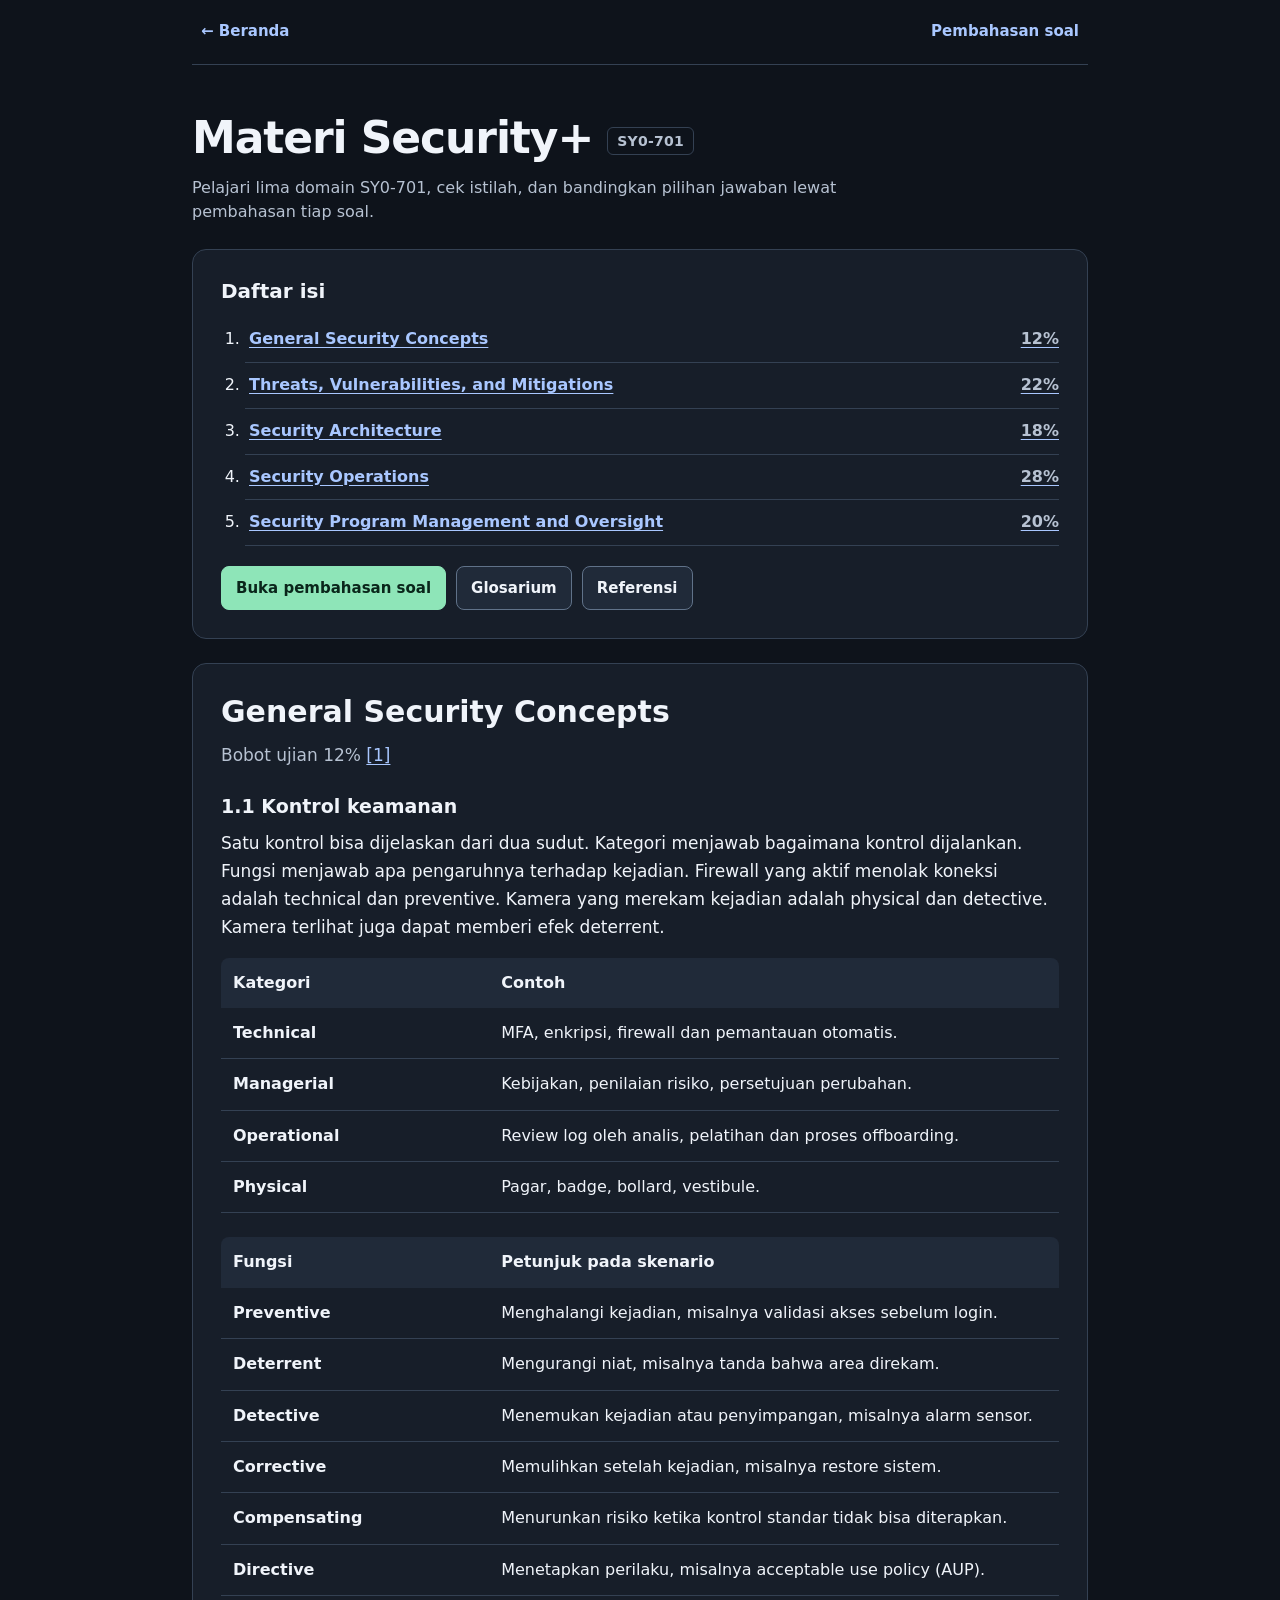
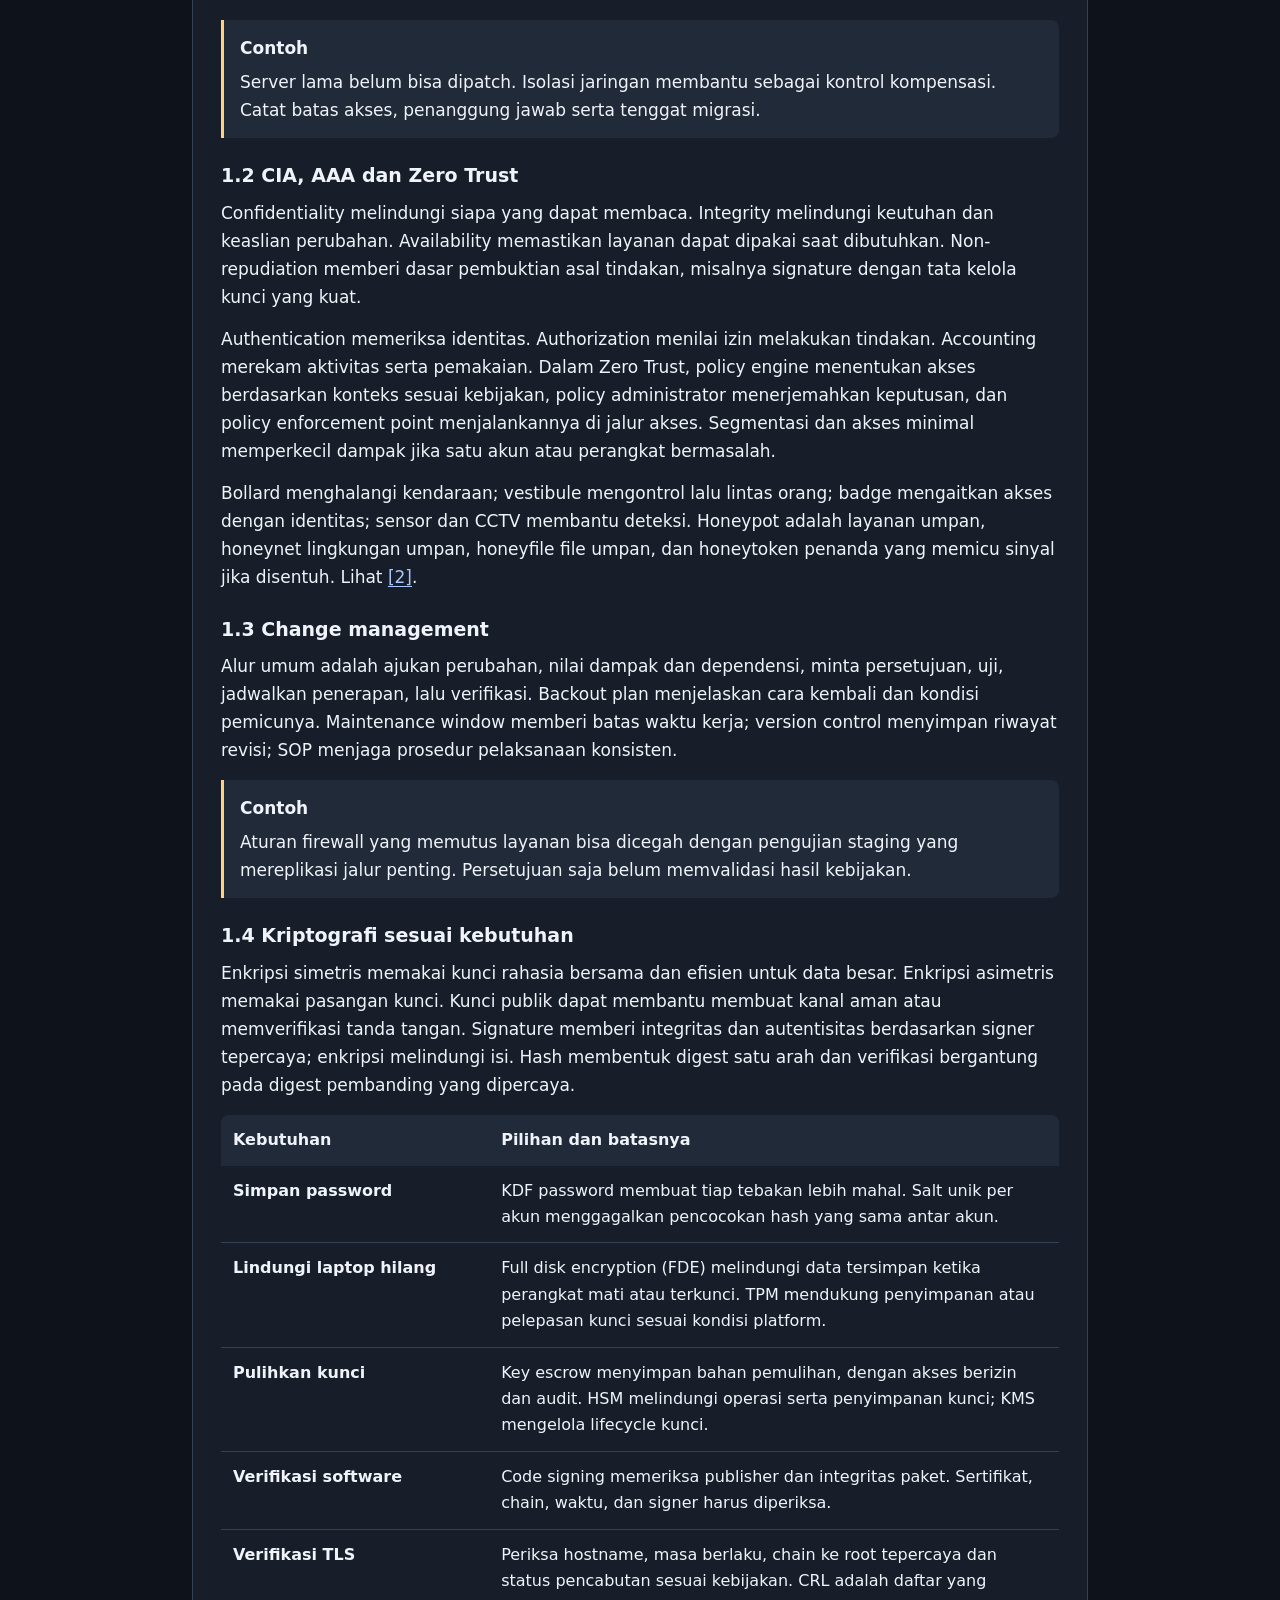
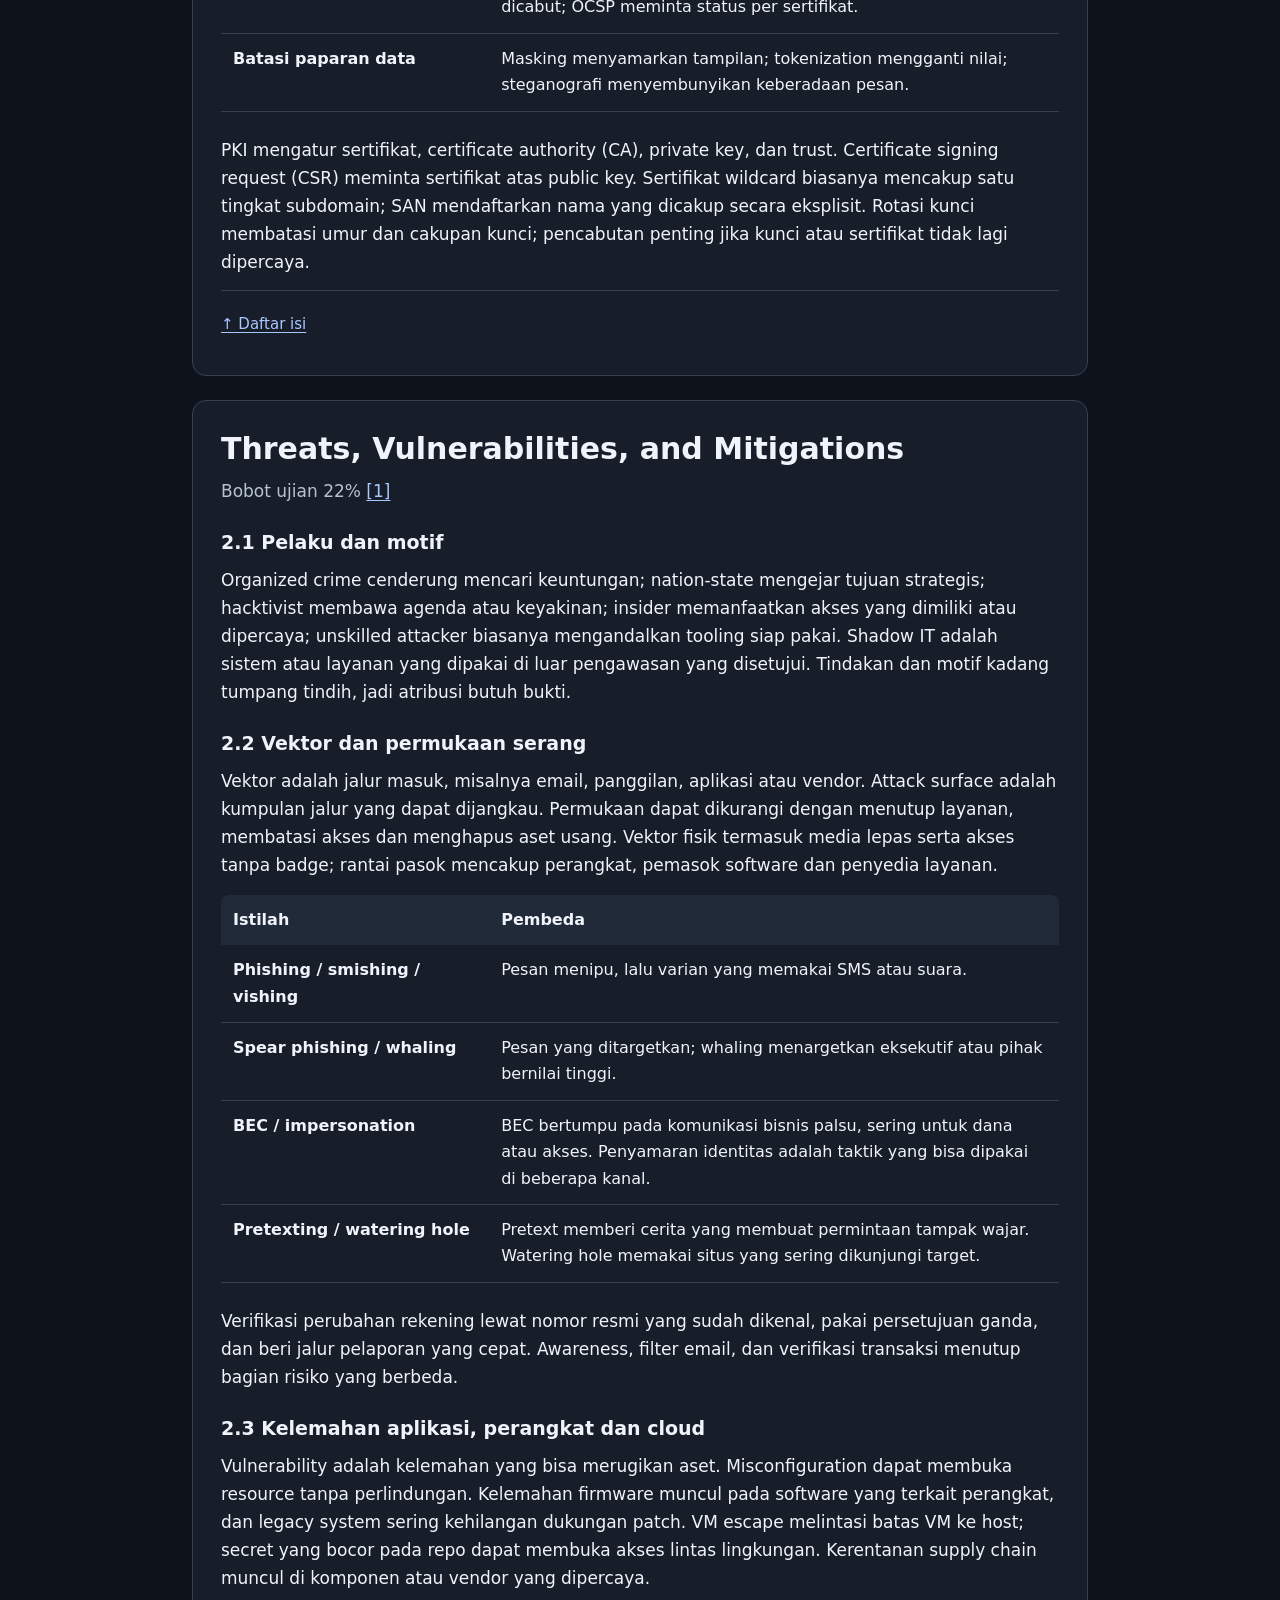
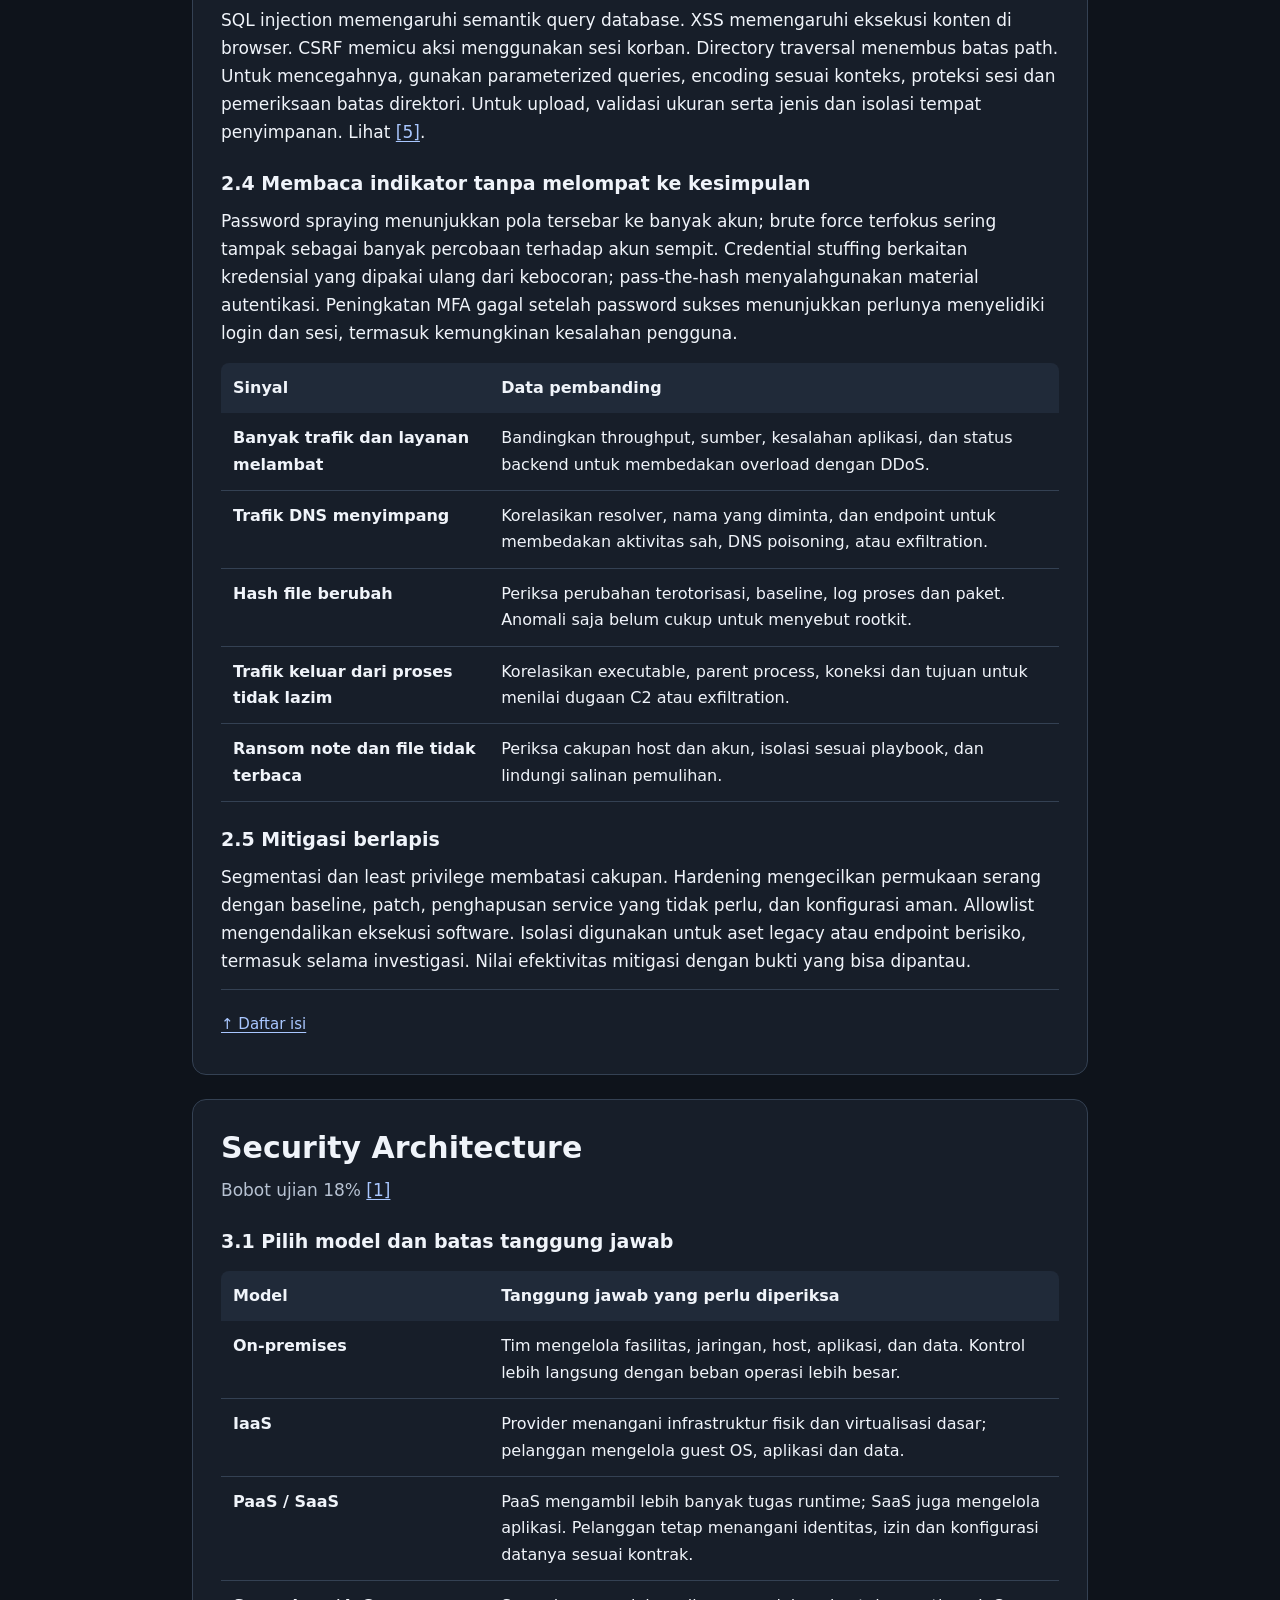
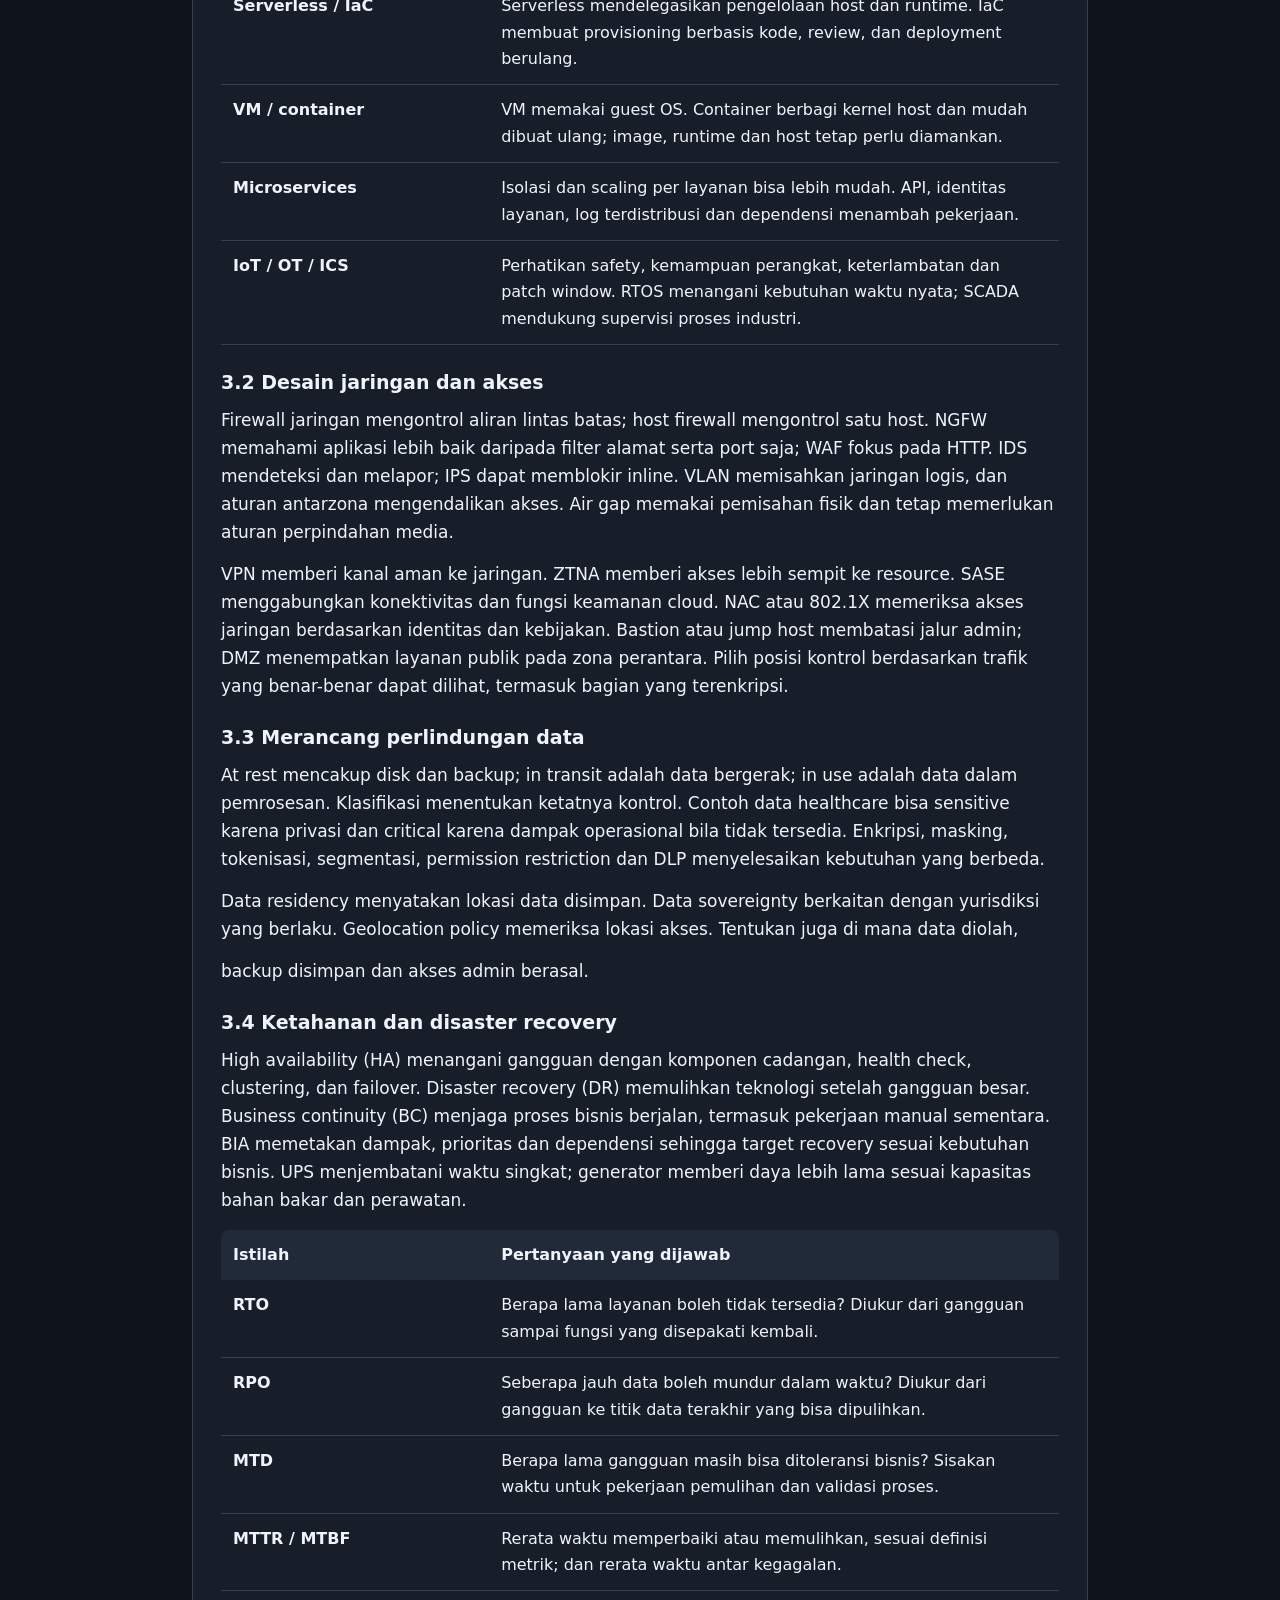
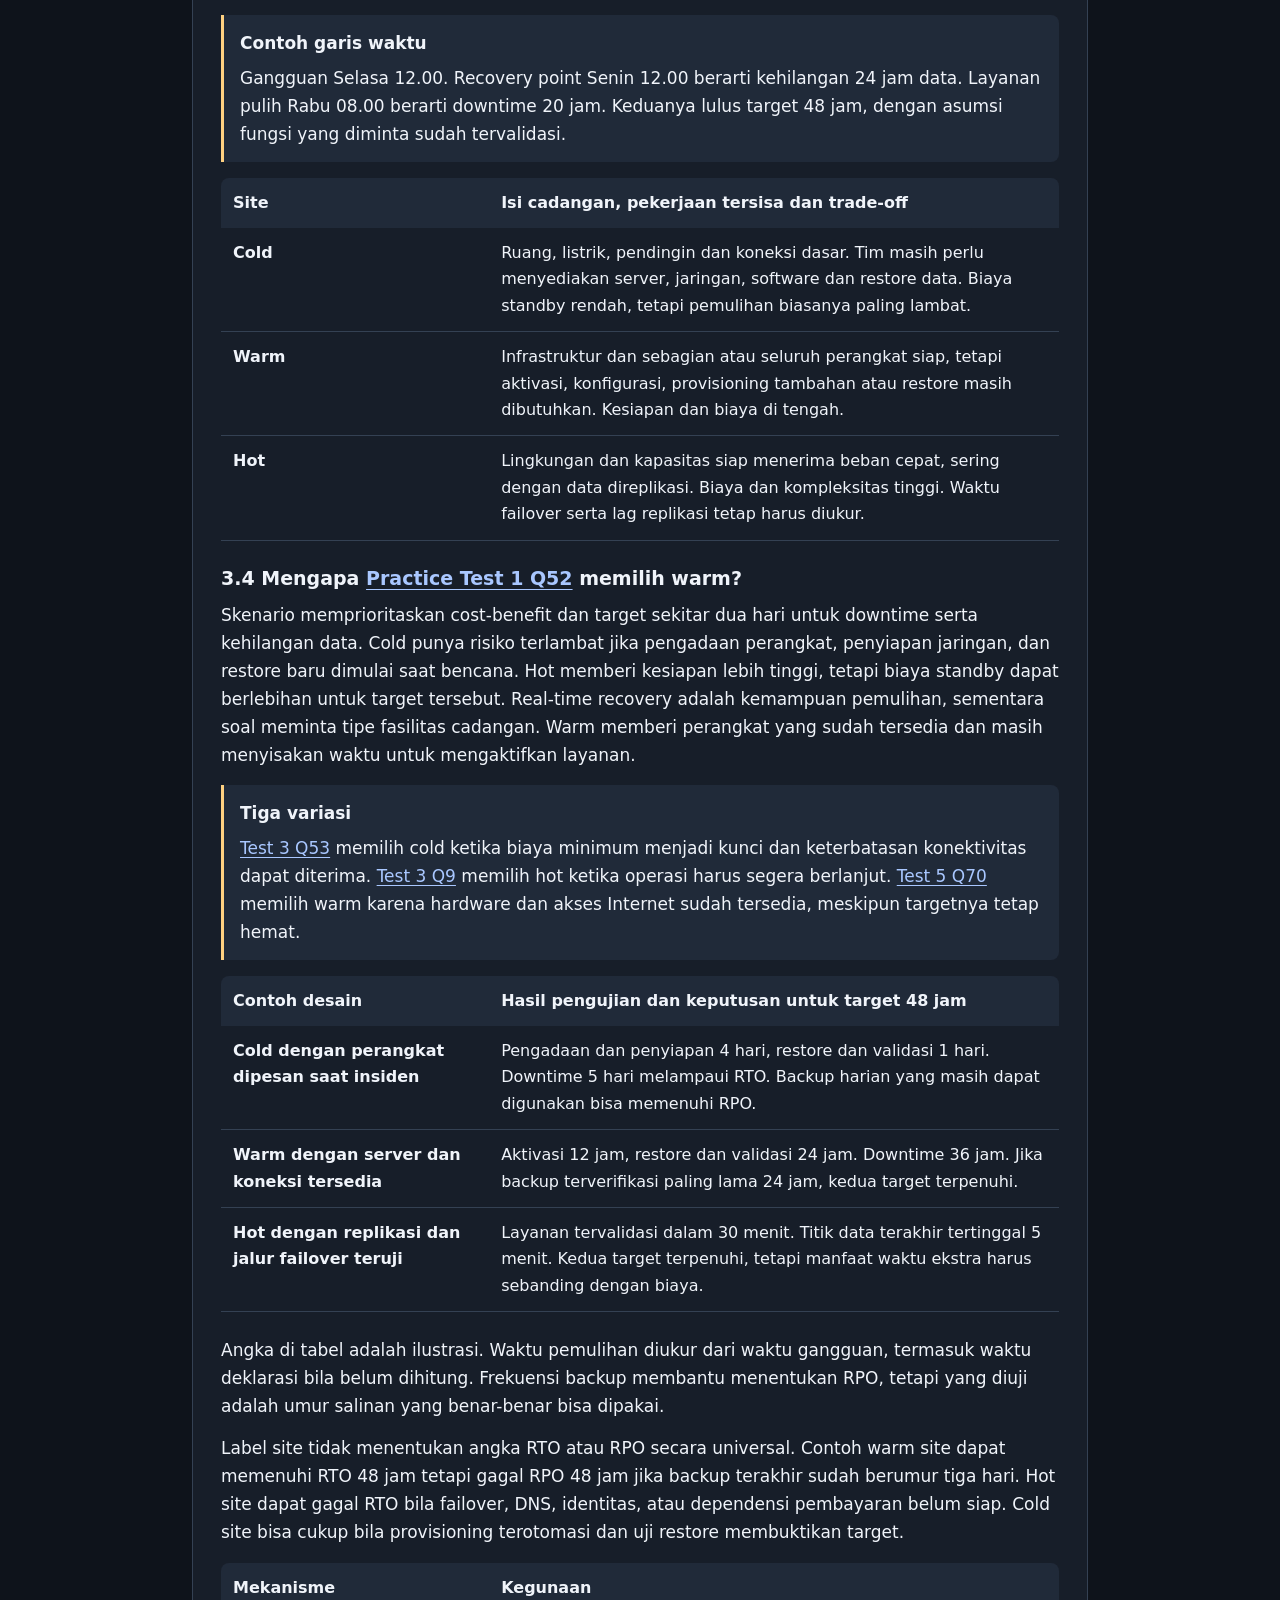
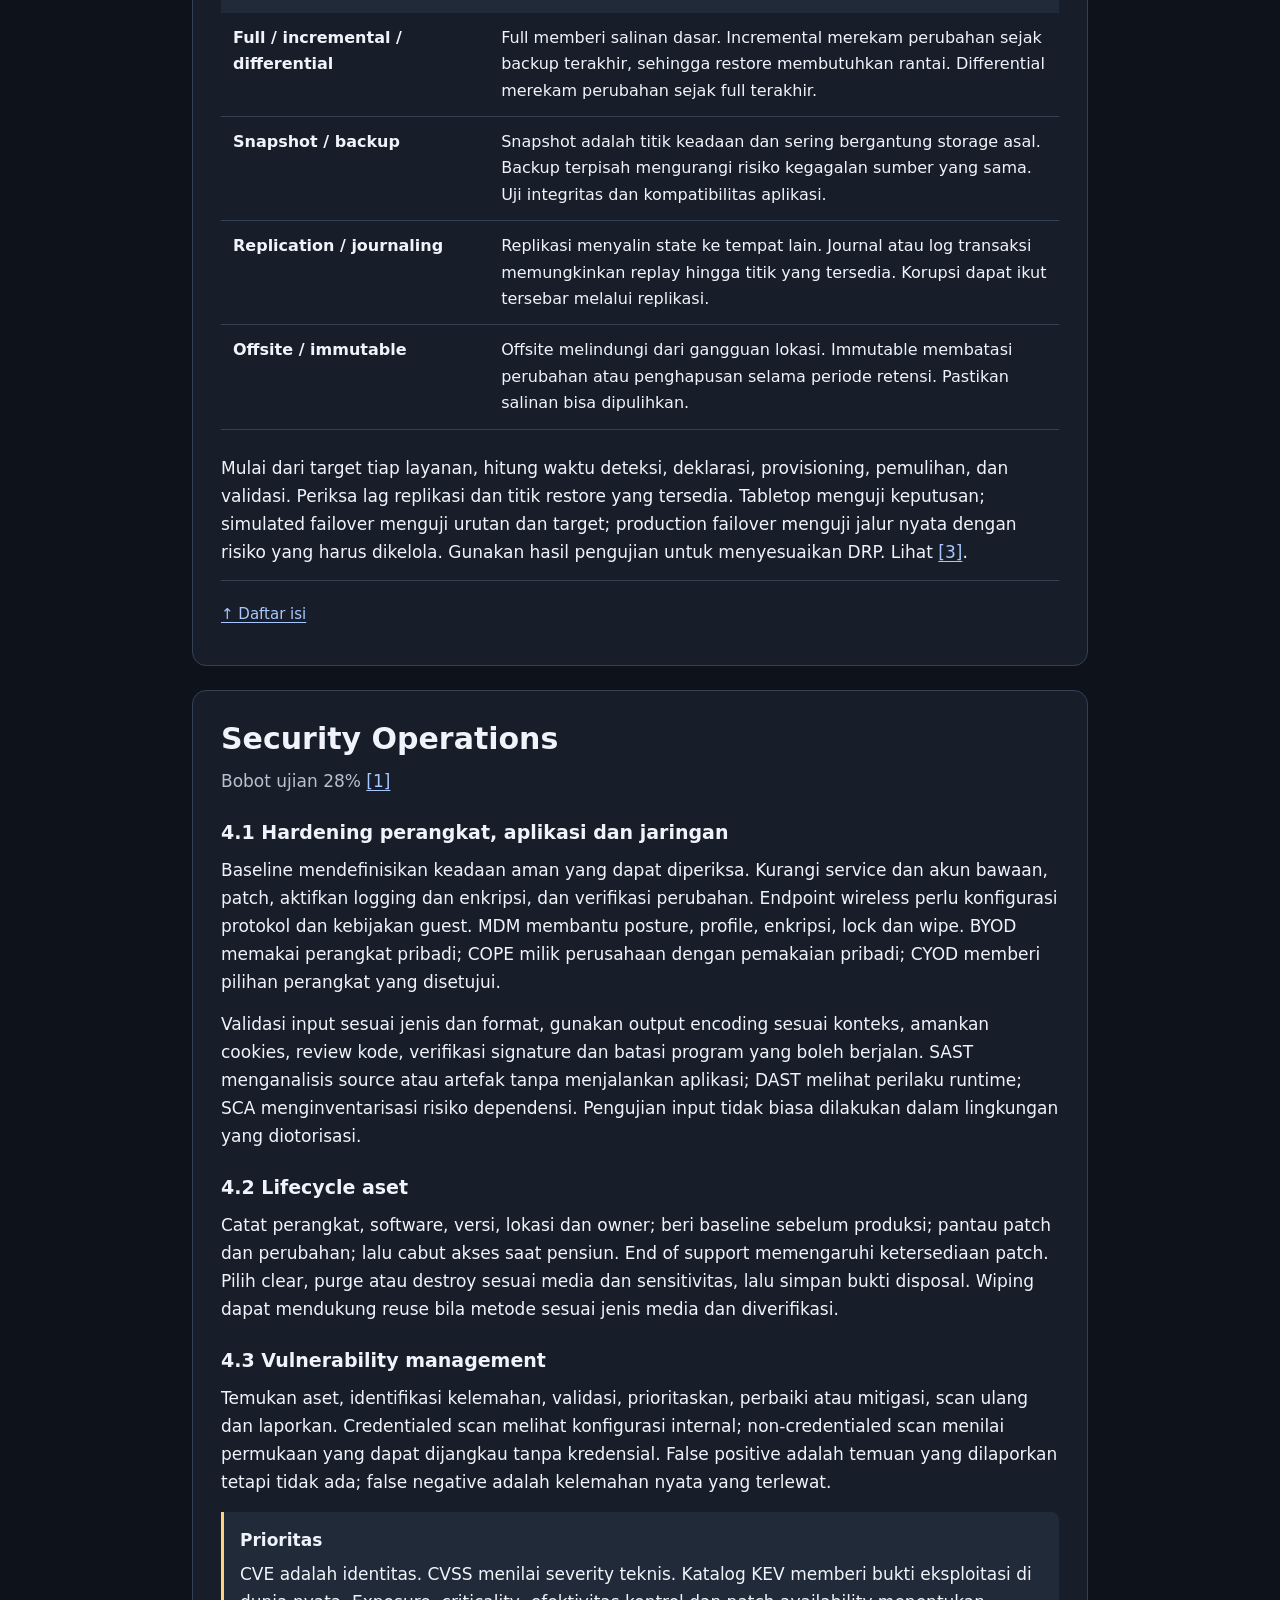
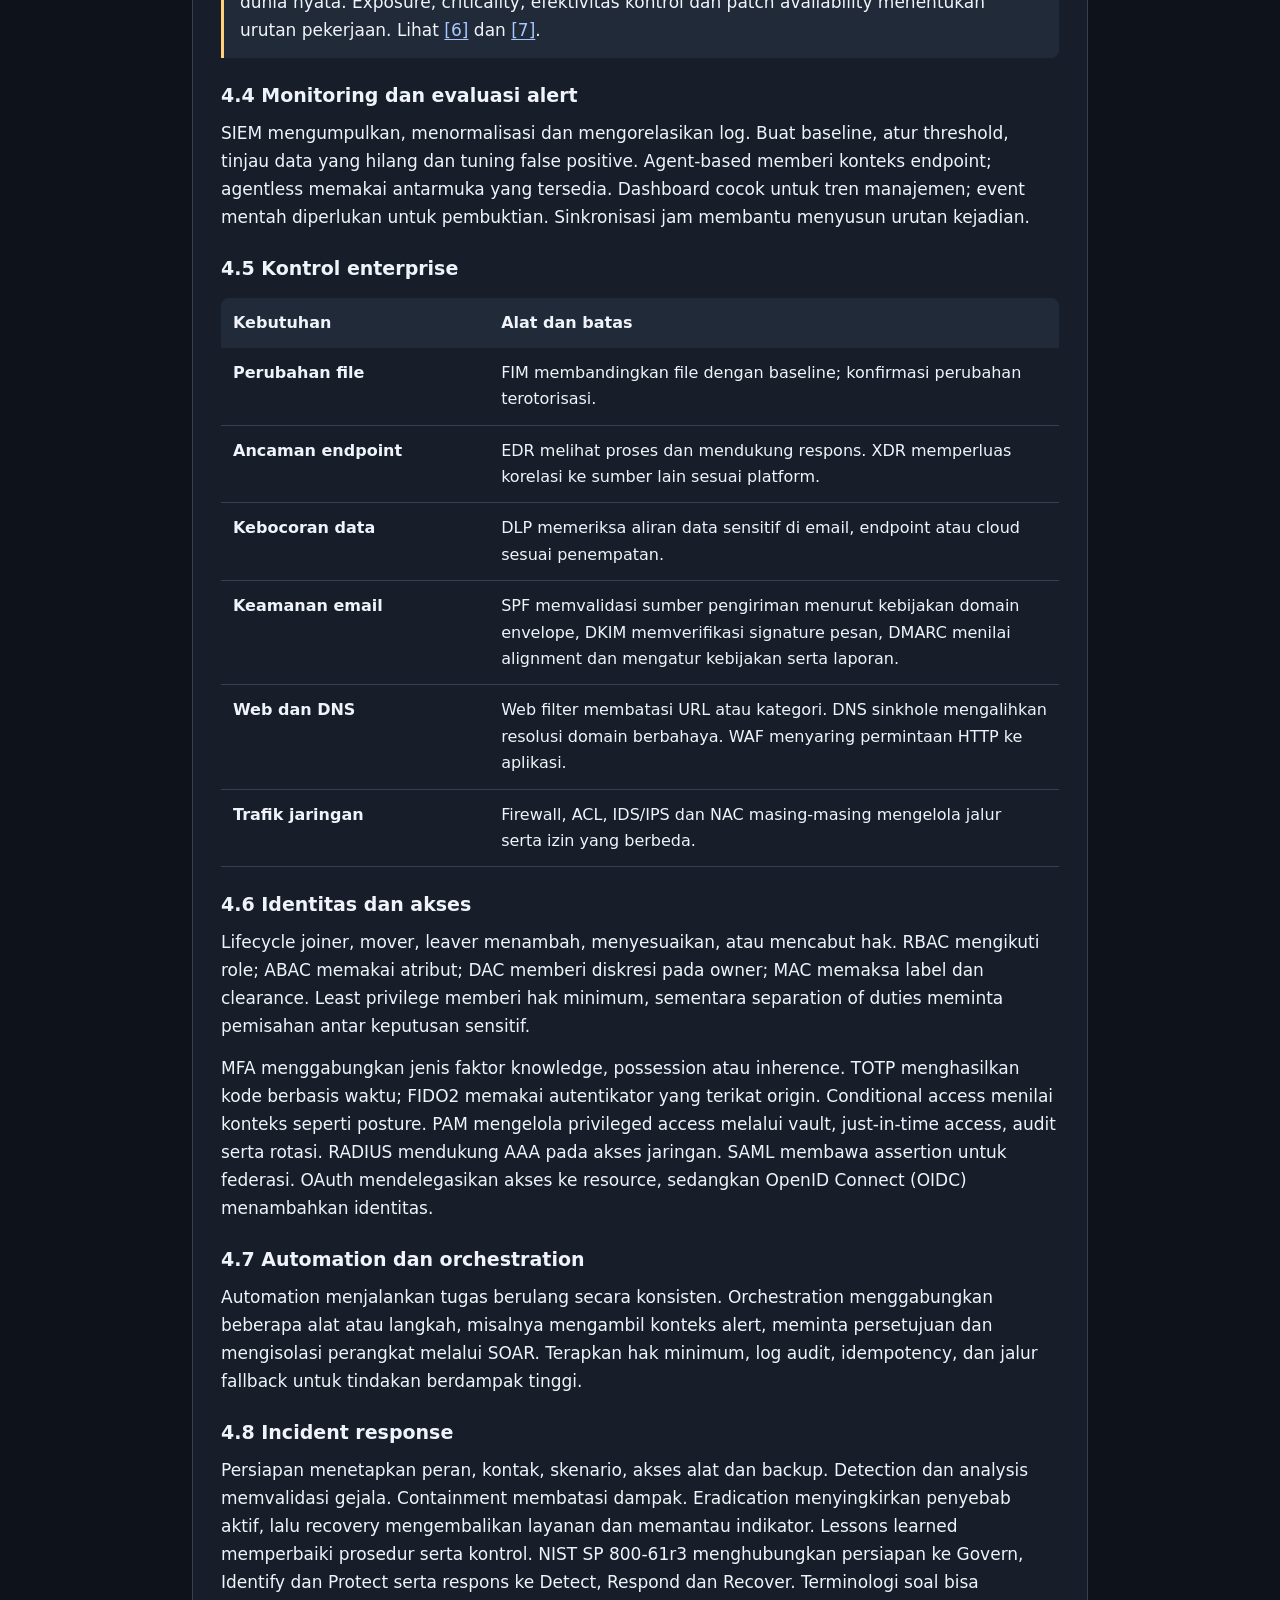
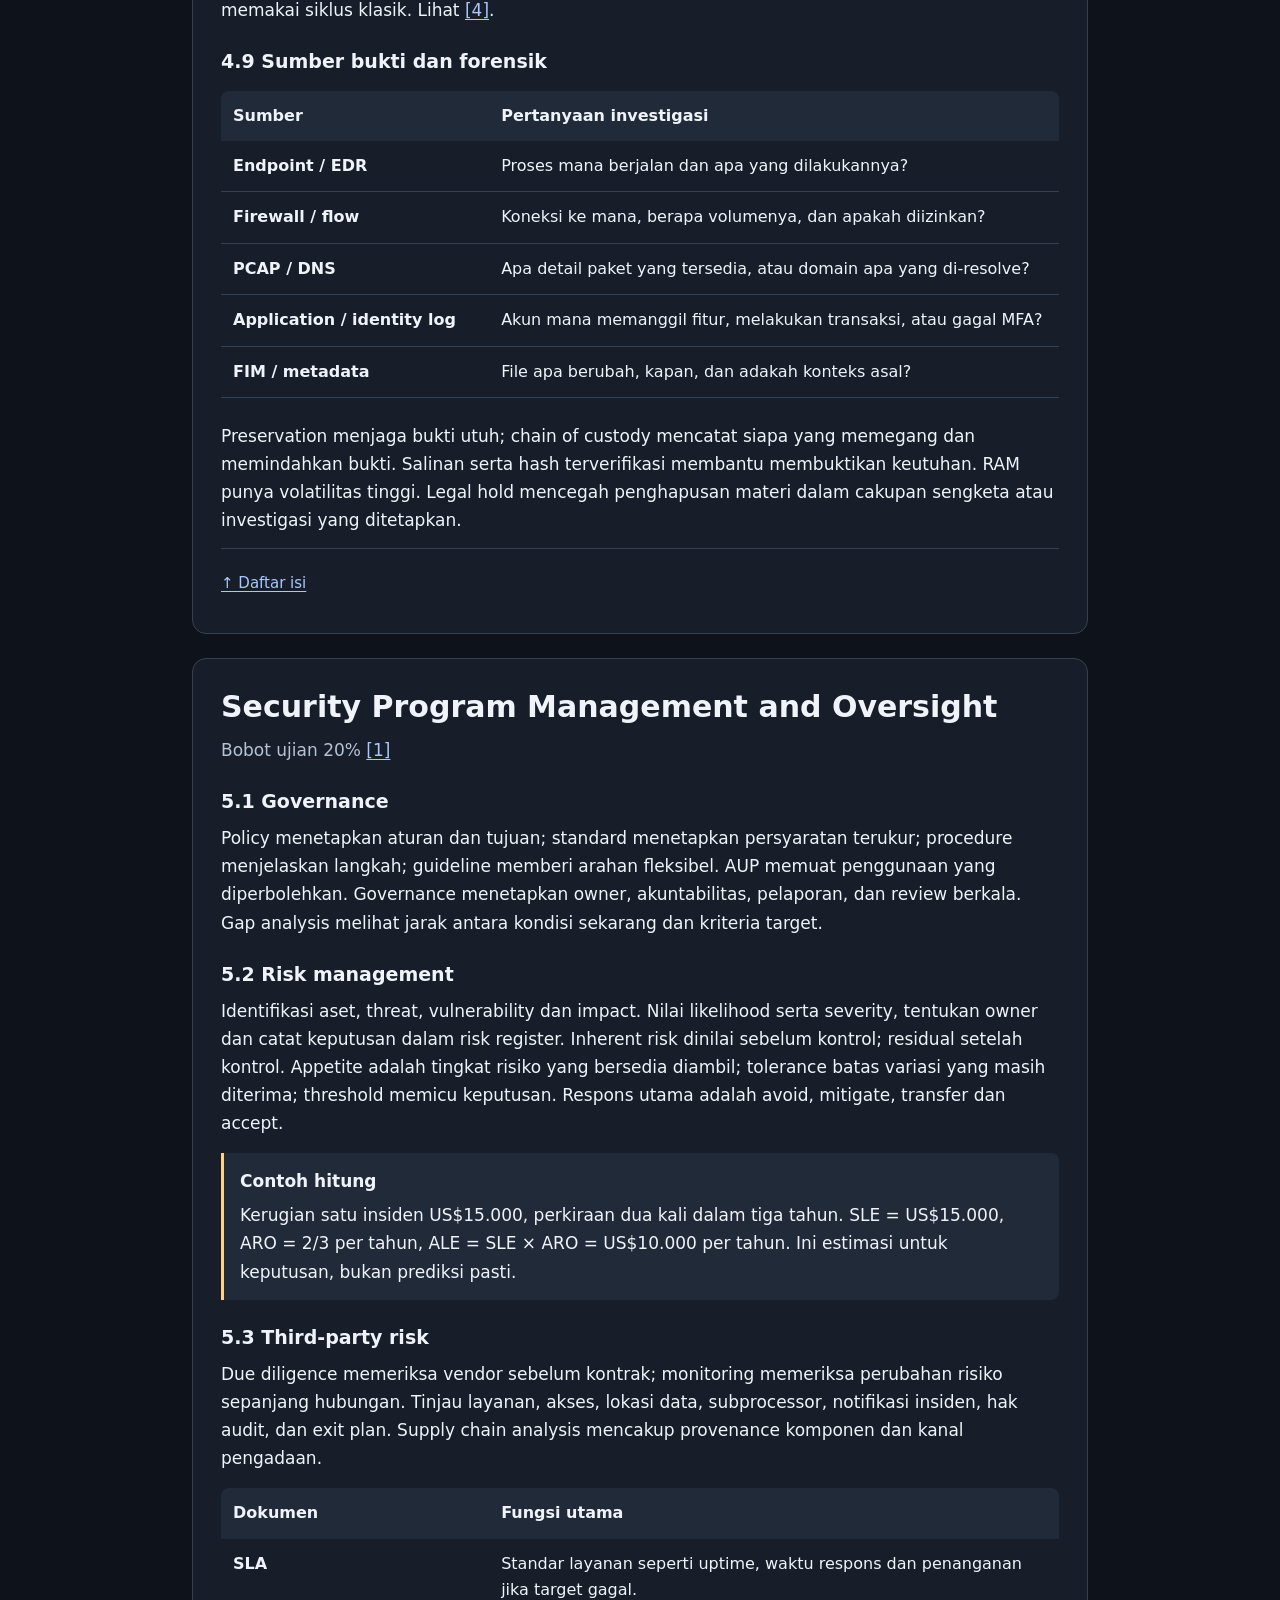
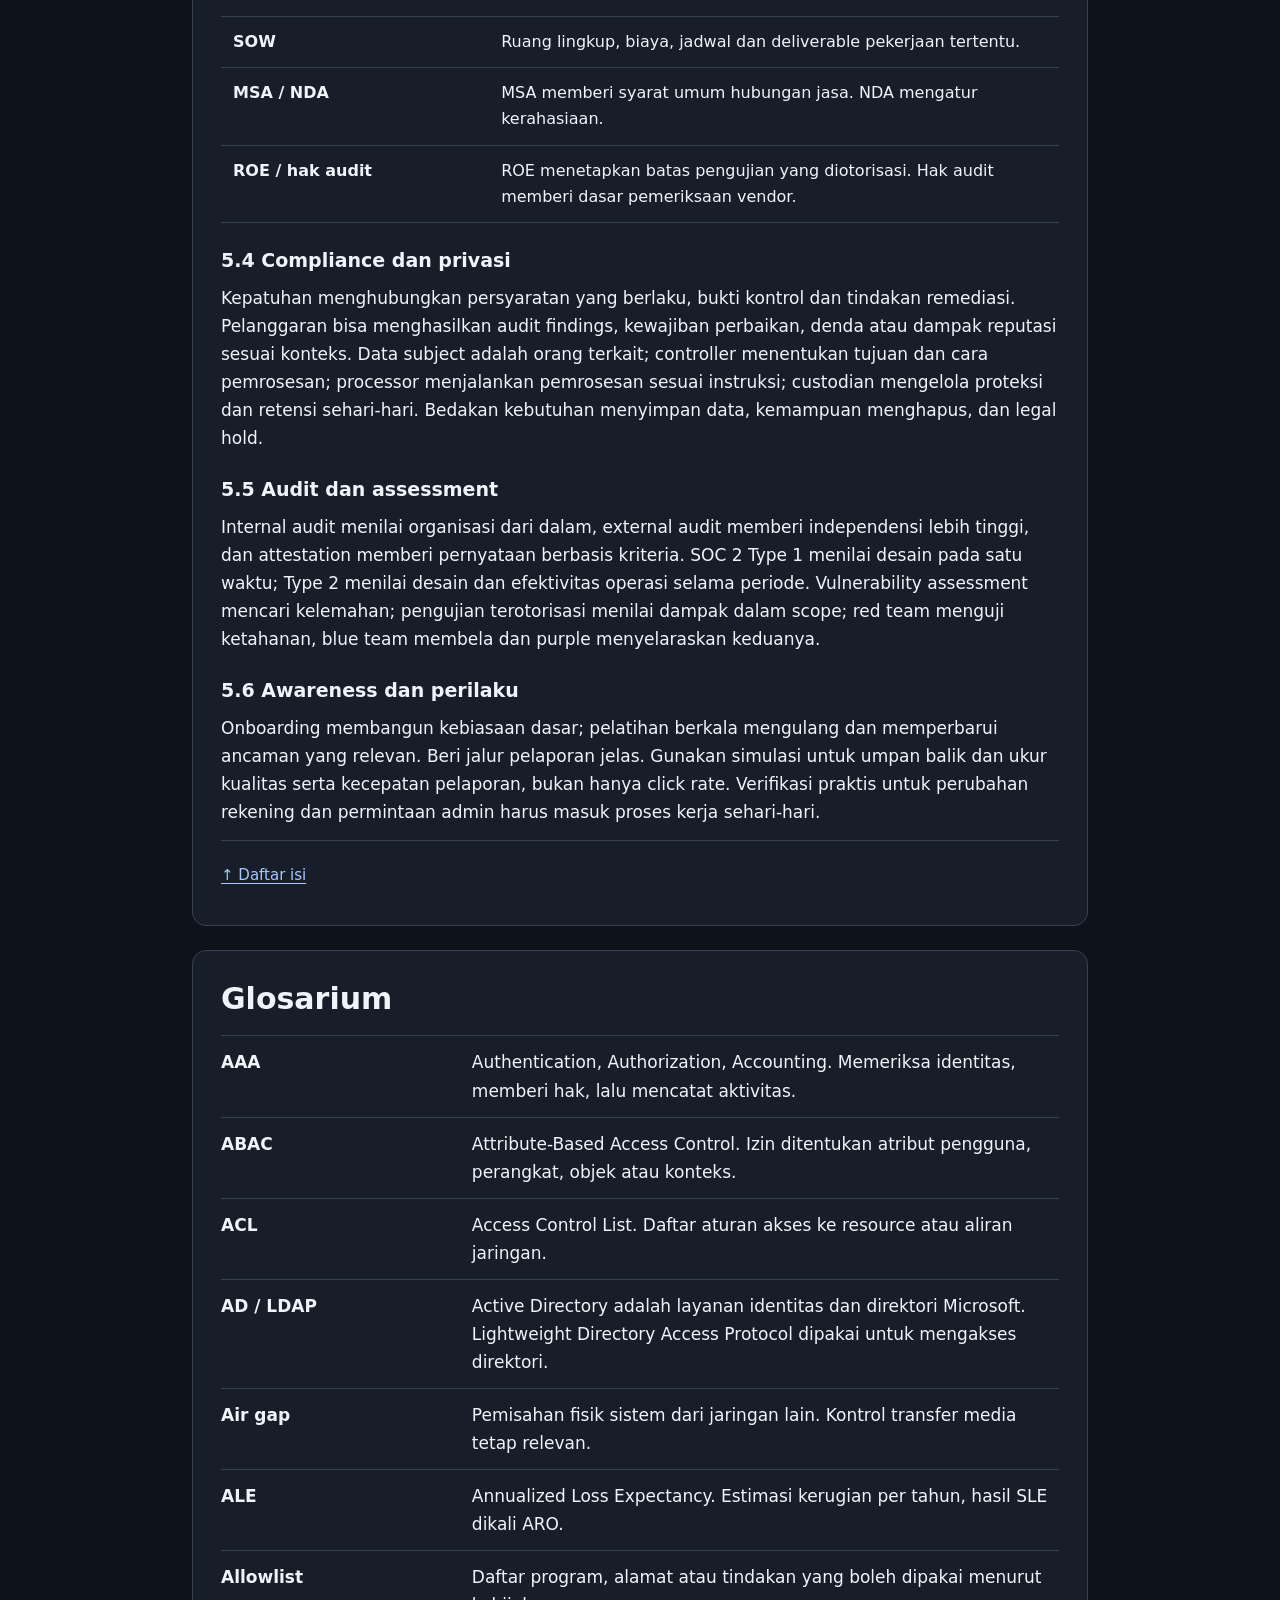
==== materi.html @ b05a974e "Improve Security+ Study Lab responsive layout" ====
<!doctype html>
<html lang="id">
<head>
<meta charset="utf-8">
<meta name="viewport" content="width=device-width, initial-scale=1">
<meta name="description" content="Materi lima domain CompTIA Security+ SY0-701, glosarium, dan pembahasan latihan.">
<title>Materi Security+ SY0-701 · Study Lab</title>
<link rel="stylesheet" href="style.css?v=4">
</head>
<body class="study-page">
<a class="skip" href="#main">Lewati ke konten</a>
<header class="bar shell">
  <nav class="study-nav" aria-label="Navigasi materi">
    <a href="./">← Beranda</a>
    <a href="./#pembahasan-1">Pembahasan soal</a>
  </nav>
</header>
<main id="main" class="shell study" tabindex="-1">
  <h1>Materi Security+ <span class="course-code">SY0-701</span></h1>
  <p class="study-intro">Pelajari lima domain SY0-701, cek istilah, dan bandingkan pilihan jawaban lewat pembahasan tiap soal.</p>
  <nav class="panel study-index" id="daftar-isi" aria-labelledby="study-index-heading">
    <h2 id="study-index-heading">Daftar isi</h2>
    <ol>
<li><a href="#domain-1"><span lang="en">General Security Concepts</span><span class="study-weight" aria-label="Bobot ujian 12%">12%</span></a></li>
<li><a href="#domain-2"><span lang="en">Threats, Vulnerabilities, and Mitigations</span><span class="study-weight" aria-label="Bobot ujian 22%">22%</span></a></li>
<li><a href="#domain-3"><span lang="en">Security Architecture</span><span class="study-weight" aria-label="Bobot ujian 18%">18%</span></a></li>
<li><a href="#domain-4"><span lang="en">Security Operations</span><span class="study-weight" aria-label="Bobot ujian 28%">28%</span></a></li>
<li><a href="#domain-5"><span lang="en">Security Program Management and Oversight</span><span class="study-weight" aria-label="Bobot ujian 20%">20%</span></a></li>
    </ol>
    <div class="actions">
      <a class="primary" href="./#pembahasan-1">Buka pembahasan soal</a>
      <a class="secondary" href="#glosarium">Glosarium</a>
      <a class="secondary" href="#referensi">Referensi</a>
    </div>
  </nav>
<section class="panel study-section" id="domain-1"><h2 lang="en">General Security Concepts</h2><p class="muted">Bobot ujian 12% <a href="#ref-1">[1]</a></p>
<h3>1.1 Kontrol keamanan</h3>
<p>Satu kontrol bisa dijelaskan dari dua sudut. Kategori menjawab bagaimana kontrol dijalankan. Fungsi menjawab apa pengaruhnya terhadap kejadian. Firewall yang aktif menolak koneksi adalah technical dan preventive. Kamera yang merekam kejadian adalah physical dan detective. Kamera terlihat juga dapat memberi efek deterrent.</p>
<div class="study-table"><table role="table"><thead role="rowgroup"><tr role="row"><th scope="col" role="columnheader">Kategori</th><th scope="col" role="columnheader">Contoh</th></tr></thead><tbody role="rowgroup"><tr role="row"><th scope="row" role="rowheader">Technical</th><td role="cell">MFA, enkripsi, firewall dan pemantauan otomatis.</td></tr><tr role="row"><th scope="row" role="rowheader">Managerial</th><td role="cell">Kebijakan, penilaian risiko, persetujuan perubahan.</td></tr><tr role="row"><th scope="row" role="rowheader">Operational</th><td role="cell">Review log oleh analis, pelatihan dan proses offboarding.</td></tr><tr role="row"><th scope="row" role="rowheader">Physical</th><td role="cell">Pagar, badge, bollard, vestibule.</td></tr></tbody></table></div>
<div class="study-table"><table role="table"><thead role="rowgroup"><tr role="row"><th scope="col" role="columnheader">Fungsi</th><th scope="col" role="columnheader">Petunjuk pada skenario</th></tr></thead><tbody role="rowgroup"><tr role="row"><th scope="row" role="rowheader">Preventive</th><td role="cell">Menghalangi kejadian, misalnya validasi akses sebelum login.</td></tr><tr role="row"><th scope="row" role="rowheader">Deterrent</th><td role="cell">Mengurangi niat, misalnya tanda bahwa area direkam.</td></tr><tr role="row"><th scope="row" role="rowheader">Detective</th><td role="cell">Menemukan kejadian atau penyimpangan, misalnya alarm sensor.</td></tr><tr role="row"><th scope="row" role="rowheader">Corrective</th><td role="cell">Memulihkan setelah kejadian, misalnya restore sistem.</td></tr><tr role="row"><th scope="row" role="rowheader">Compensating</th><td role="cell">Menurunkan risiko ketika kontrol standar tidak bisa diterapkan.</td></tr><tr role="row"><th scope="row" role="rowheader">Directive</th><td role="cell">Menetapkan perilaku, misalnya acceptable use policy (AUP).</td></tr></tbody></table></div>
<aside class="study-callout"><strong>Contoh</strong><p>Server lama belum bisa dipatch. Isolasi jaringan membantu sebagai kontrol kompensasi. Catat batas akses, penanggung jawab serta tenggat migrasi.</p></aside>
<h3>1.2 CIA, AAA dan Zero Trust</h3>
<p>Confidentiality melindungi siapa yang dapat membaca. Integrity melindungi keutuhan dan keaslian perubahan. Availability memastikan layanan dapat dipakai saat dibutuhkan. Non-repudiation memberi dasar pembuktian asal tindakan, misalnya signature dengan tata kelola kunci yang kuat.</p>
<p>Authentication memeriksa identitas. Authorization menilai izin melakukan tindakan. Accounting merekam aktivitas serta pemakaian. Dalam Zero Trust, policy engine menentukan akses berdasarkan konteks sesuai kebijakan, policy administrator menerjemahkan keputusan, dan policy enforcement point menjalankannya di jalur akses. Segmentasi dan akses minimal memperkecil dampak jika satu akun atau perangkat bermasalah.</p>
<p>Bollard menghalangi kendaraan; vestibule mengontrol lalu lintas orang; badge mengaitkan akses dengan identitas; sensor dan CCTV membantu deteksi. Honeypot adalah layanan umpan, honeynet lingkungan umpan, honeyfile file umpan, dan honeytoken penanda yang memicu sinyal jika disentuh. Lihat <a href="#ref-2">[2]</a>.</p>
<h3>1.3 Change management</h3>
<p>Alur umum adalah ajukan perubahan, nilai dampak dan dependensi, minta persetujuan, uji, jadwalkan penerapan, lalu verifikasi. Backout plan menjelaskan cara kembali dan kondisi pemicunya. Maintenance window memberi batas waktu kerja; version control menyimpan riwayat revisi; SOP menjaga prosedur pelaksanaan konsisten.</p>
<aside class="study-callout"><strong>Contoh</strong><p>Aturan firewall yang memutus layanan bisa dicegah dengan pengujian staging yang mereplikasi jalur penting. Persetujuan saja belum memvalidasi hasil kebijakan.</p></aside>
<h3>1.4 Kriptografi sesuai kebutuhan</h3>
<p>Enkripsi simetris memakai kunci rahasia bersama dan efisien untuk data besar. Enkripsi asimetris memakai pasangan kunci. Kunci publik dapat membantu membuat kanal aman atau memverifikasi tanda tangan. Signature memberi integritas dan autentisitas berdasarkan signer tepercaya; enkripsi melindungi isi. Hash membentuk digest satu arah dan verifikasi bergantung pada digest pembanding yang dipercaya.</p>
<div class="study-table"><table role="table"><thead role="rowgroup"><tr role="row"><th scope="col" role="columnheader">Kebutuhan</th><th scope="col" role="columnheader">Pilihan dan batasnya</th></tr></thead><tbody role="rowgroup"><tr role="row"><th scope="row" role="rowheader">Simpan password</th><td role="cell">KDF password membuat tiap tebakan lebih mahal. Salt unik per akun menggagalkan pencocokan hash yang sama antar akun.</td></tr><tr role="row"><th scope="row" role="rowheader">Lindungi laptop hilang</th><td role="cell">Full disk encryption (FDE) melindungi data tersimpan ketika perangkat mati atau terkunci. TPM mendukung penyimpanan atau pelepasan kunci sesuai kondisi platform.</td></tr><tr role="row"><th scope="row" role="rowheader">Pulihkan kunci</th><td role="cell">Key escrow menyimpan bahan pemulihan, dengan akses berizin dan audit. HSM melindungi operasi serta penyimpanan kunci; KMS mengelola lifecycle kunci.</td></tr><tr role="row"><th scope="row" role="rowheader">Verifikasi software</th><td role="cell">Code signing memeriksa publisher dan integritas paket. Sertifikat, chain, waktu, dan signer harus diperiksa.</td></tr><tr role="row"><th scope="row" role="rowheader">Verifikasi TLS</th><td role="cell">Periksa hostname, masa berlaku, chain ke root tepercaya dan status pencabutan sesuai kebijakan. CRL adalah daftar yang dicabut; OCSP meminta status per sertifikat.</td></tr><tr role="row"><th scope="row" role="rowheader">Batasi paparan data</th><td role="cell">Masking menyamarkan tampilan; tokenization mengganti nilai; steganografi menyembunyikan keberadaan pesan.</td></tr></tbody></table></div>
<p>PKI mengatur sertifikat, certificate authority (CA), private key, dan trust. Certificate signing request (CSR) meminta sertifikat atas public key. Sertifikat wildcard biasanya mencakup satu tingkat subdomain; SAN mendaftarkan nama yang dicakup secara eksplisit. Rotasi kunci membatasi umur dan cakupan kunci; pencabutan penting jika kunci atau sertifikat tidak lagi dipercaya.</p>
<p class="study-back"><a href="#daftar-isi">↑ Daftar isi</a></p>
</section>
<section class="panel study-section" id="domain-2"><h2 lang="en">Threats, Vulnerabilities, and Mitigations</h2><p class="muted">Bobot ujian 22% <a href="#ref-1">[1]</a></p>
<h3>2.1 Pelaku dan motif</h3>
<p>Organized crime cenderung mencari keuntungan; nation-state mengejar tujuan strategis; hacktivist membawa agenda atau keyakinan; insider memanfaatkan akses yang dimiliki atau dipercaya; unskilled attacker biasanya mengandalkan tooling siap pakai. Shadow IT adalah sistem atau layanan yang dipakai di luar pengawasan yang disetujui. Tindakan dan motif kadang tumpang tindih, jadi atribusi butuh bukti.</p>
<h3>2.2 Vektor dan permukaan serang</h3>
<p>Vektor adalah jalur masuk, misalnya email, panggilan, aplikasi atau vendor. Attack surface adalah kumpulan jalur yang dapat dijangkau. Permukaan dapat dikurangi dengan menutup layanan, membatasi akses dan menghapus aset usang. Vektor fisik termasuk media lepas serta akses tanpa badge; rantai pasok mencakup perangkat, pemasok software dan penyedia layanan.</p>
<div class="study-table"><table role="table"><thead role="rowgroup"><tr role="row"><th scope="col" role="columnheader">Istilah</th><th scope="col" role="columnheader">Pembeda</th></tr></thead><tbody role="rowgroup"><tr role="row"><th scope="row" role="rowheader">Phishing / smishing / vishing</th><td role="cell">Pesan menipu, lalu varian yang memakai SMS atau suara.</td></tr><tr role="row"><th scope="row" role="rowheader">Spear phishing / whaling</th><td role="cell">Pesan yang ditargetkan; whaling menargetkan eksekutif atau pihak bernilai tinggi.</td></tr><tr role="row"><th scope="row" role="rowheader">BEC / impersonation</th><td role="cell">BEC bertumpu pada komunikasi bisnis palsu, sering untuk dana atau akses. Penyamaran identitas adalah taktik yang bisa dipakai di beberapa kanal.</td></tr><tr role="row"><th scope="row" role="rowheader">Pretexting / watering hole</th><td role="cell">Pretext memberi cerita yang membuat permintaan tampak wajar. Watering hole memakai situs yang sering dikunjungi target.</td></tr></tbody></table></div>
<p>Verifikasi perubahan rekening lewat nomor resmi yang sudah dikenal, pakai persetujuan ganda, dan beri jalur pelaporan yang cepat. Awareness, filter email, dan verifikasi transaksi menutup bagian risiko yang berbeda.</p>
<h3>2.3 Kelemahan aplikasi, perangkat dan cloud</h3>
<p>Vulnerability adalah kelemahan yang bisa merugikan aset. Misconfiguration dapat membuka resource tanpa perlindungan. Kelemahan firmware muncul pada software yang terkait perangkat, dan legacy system sering kehilangan dukungan patch. VM escape melintasi batas VM ke host; secret yang bocor pada repo dapat membuka akses lintas lingkungan. Kerentanan supply chain muncul di komponen atau vendor yang dipercaya.</p>
<p>SQL injection memengaruhi semantik query database. XSS memengaruhi eksekusi konten di browser. CSRF memicu aksi menggunakan sesi korban. Directory traversal menembus batas path. Untuk mencegahnya, gunakan parameterized queries, encoding sesuai konteks, proteksi sesi dan pemeriksaan batas direktori. Untuk upload, validasi ukuran serta jenis dan isolasi tempat penyimpanan. Lihat <a href="#ref-5">[5]</a>.</p>
<h3>2.4 Membaca indikator tanpa melompat ke kesimpulan</h3>
<p>Password spraying menunjukkan pola tersebar ke banyak akun; brute force terfokus sering tampak sebagai banyak percobaan terhadap akun sempit. Credential stuffing berkaitan kredensial yang dipakai ulang dari kebocoran; pass-the-hash menyalahgunakan material autentikasi. Peningkatan MFA gagal setelah password sukses menunjukkan perlunya menyelidiki login dan sesi, termasuk kemungkinan kesalahan pengguna.</p>
<div class="study-table"><table role="table"><thead role="rowgroup"><tr role="row"><th scope="col" role="columnheader">Sinyal</th><th scope="col" role="columnheader">Data pembanding</th></tr></thead><tbody role="rowgroup"><tr role="row"><th scope="row" role="rowheader">Banyak trafik dan layanan melambat</th><td role="cell">Bandingkan throughput, sumber, kesalahan aplikasi, dan status backend untuk membedakan overload dengan DDoS.</td></tr><tr role="row"><th scope="row" role="rowheader">Trafik DNS menyimpang</th><td role="cell">Korelasikan resolver, nama yang diminta, dan endpoint untuk membedakan aktivitas sah, DNS poisoning, atau exfiltration.</td></tr><tr role="row"><th scope="row" role="rowheader">Hash file berubah</th><td role="cell">Periksa perubahan terotorisasi, baseline, log proses dan paket. Anomali saja belum cukup untuk menyebut rootkit.</td></tr><tr role="row"><th scope="row" role="rowheader">Trafik keluar dari proses tidak lazim</th><td role="cell">Korelasikan executable, parent process, koneksi dan tujuan untuk menilai dugaan C2 atau exfiltration.</td></tr><tr role="row"><th scope="row" role="rowheader">Ransom note dan file tidak terbaca</th><td role="cell">Periksa cakupan host dan akun, isolasi sesuai playbook, dan lindungi salinan pemulihan.</td></tr></tbody></table></div>
<h3>2.5 Mitigasi berlapis</h3>
<p>Segmentasi dan least privilege membatasi cakupan. Hardening mengecilkan permukaan serang dengan baseline, patch, penghapusan service yang tidak perlu, dan konfigurasi aman. Allowlist mengendalikan eksekusi software. Isolasi digunakan untuk aset legacy atau endpoint berisiko, termasuk selama investigasi. Nilai efektivitas mitigasi dengan bukti yang bisa dipantau.</p>
<p class="study-back"><a href="#daftar-isi">↑ Daftar isi</a></p>
</section>
<section class="panel study-section" id="domain-3"><h2 lang="en">Security Architecture</h2><p class="muted">Bobot ujian 18% <a href="#ref-1">[1]</a></p>
<h3>3.1 Pilih model dan batas tanggung jawab</h3>
<div class="study-table"><table role="table"><thead role="rowgroup"><tr role="row"><th scope="col" role="columnheader">Model</th><th scope="col" role="columnheader">Tanggung jawab yang perlu diperiksa</th></tr></thead><tbody role="rowgroup"><tr role="row"><th scope="row" role="rowheader">On-premises</th><td role="cell">Tim mengelola fasilitas, jaringan, host, aplikasi, dan data. Kontrol lebih langsung dengan beban operasi lebih besar.</td></tr><tr role="row"><th scope="row" role="rowheader">IaaS</th><td role="cell">Provider menangani infrastruktur fisik dan virtualisasi dasar; pelanggan mengelola guest OS, aplikasi dan data.</td></tr><tr role="row"><th scope="row" role="rowheader">PaaS / SaaS</th><td role="cell">PaaS mengambil lebih banyak tugas runtime; SaaS juga mengelola aplikasi. Pelanggan tetap menangani identitas, izin dan konfigurasi datanya sesuai kontrak.</td></tr><tr role="row"><th scope="row" role="rowheader">Serverless / IaC</th><td role="cell">Serverless mendelegasikan pengelolaan host dan runtime. IaC membuat provisioning berbasis kode, review, dan deployment berulang.</td></tr><tr role="row"><th scope="row" role="rowheader">VM / container</th><td role="cell">VM memakai guest OS. Container berbagi kernel host dan mudah dibuat ulang; image, runtime dan host tetap perlu diamankan.</td></tr><tr role="row"><th scope="row" role="rowheader">Microservices</th><td role="cell">Isolasi dan scaling per layanan bisa lebih mudah. API, identitas layanan, log terdistribusi dan dependensi menambah pekerjaan.</td></tr><tr role="row"><th scope="row" role="rowheader">IoT / OT / ICS</th><td role="cell">Perhatikan safety, kemampuan perangkat, keterlambatan dan patch window. RTOS menangani kebutuhan waktu nyata; SCADA mendukung supervisi proses industri.</td></tr></tbody></table></div>
<h3>3.2 Desain jaringan dan akses</h3>
<p>Firewall jaringan mengontrol aliran lintas batas; host firewall mengontrol satu host. NGFW memahami aplikasi lebih baik daripada filter alamat serta port saja; WAF fokus pada HTTP. IDS mendeteksi dan melapor; IPS dapat memblokir inline. VLAN memisahkan jaringan logis, dan aturan antarzona mengendalikan akses. Air gap memakai pemisahan fisik dan tetap memerlukan aturan perpindahan media.</p>
<p>VPN memberi kanal aman ke jaringan. ZTNA memberi akses lebih sempit ke resource. SASE menggabungkan konektivitas dan fungsi keamanan cloud. NAC atau 802.1X memeriksa akses jaringan berdasarkan identitas dan kebijakan. Bastion atau jump host membatasi jalur admin; DMZ menempatkan layanan publik pada zona perantara. Pilih posisi kontrol berdasarkan trafik yang benar-benar dapat dilihat, termasuk bagian yang terenkripsi.</p>
<h3>3.3 Merancang perlindungan data</h3>
<p>At rest mencakup disk dan backup; in transit adalah data bergerak; in use adalah data dalam pemrosesan. Klasifikasi menentukan ketatnya kontrol. Contoh data healthcare bisa sensitive karena privasi dan critical karena dampak operasional bila tidak tersedia. Enkripsi, masking, tokenisasi, segmentasi, permission restriction dan DLP menyelesaikan kebutuhan yang berbeda.</p>
<p>Data residency menyatakan lokasi data disimpan. Data sovereignty berkaitan dengan yurisdiksi yang berlaku. Geolocation policy memeriksa lokasi akses. Tentukan juga di mana data diolah,</p>
<p>backup disimpan dan akses admin berasal.</p>
<h3>3.4 Ketahanan dan disaster recovery</h3>
<p>High availability (HA) menangani gangguan dengan komponen cadangan, health check, clustering, dan failover. Disaster recovery (DR) memulihkan teknologi setelah gangguan besar. Business continuity (BC) menjaga proses bisnis berjalan, termasuk pekerjaan manual sementara. BIA memetakan dampak, prioritas dan dependensi sehingga target recovery sesuai kebutuhan bisnis. UPS menjembatani waktu singkat; generator memberi daya lebih lama sesuai kapasitas bahan bakar dan perawatan.</p>
<div class="study-table"><table role="table"><thead role="rowgroup"><tr role="row"><th scope="col" role="columnheader">Istilah</th><th scope="col" role="columnheader">Pertanyaan yang dijawab</th></tr></thead><tbody role="rowgroup"><tr role="row"><th scope="row" role="rowheader">RTO</th><td role="cell">Berapa lama layanan boleh tidak tersedia? Diukur dari gangguan sampai fungsi yang disepakati kembali.</td></tr><tr role="row"><th scope="row" role="rowheader">RPO</th><td role="cell">Seberapa jauh data boleh mundur dalam waktu? Diukur dari gangguan ke titik data terakhir yang bisa dipulihkan.</td></tr><tr role="row"><th scope="row" role="rowheader">MTD</th><td role="cell">Berapa lama gangguan masih bisa ditoleransi bisnis? Sisakan waktu untuk pekerjaan pemulihan dan validasi proses.</td></tr><tr role="row"><th scope="row" role="rowheader">MTTR / MTBF</th><td role="cell">Rerata waktu memperbaiki atau memulihkan, sesuai definisi metrik; dan rerata waktu antar kegagalan.</td></tr></tbody></table></div>
<aside class="study-callout"><strong>Contoh garis waktu</strong><p>Gangguan Selasa 12.00. Recovery point Senin 12.00 berarti kehilangan 24 jam data. Layanan pulih Rabu 08.00 berarti downtime 20 jam. Keduanya lulus target 48 jam, dengan asumsi fungsi yang diminta sudah tervalidasi.</p></aside>
<div class="study-table"><table role="table"><thead role="rowgroup"><tr role="row"><th scope="col" role="columnheader">Site</th><th scope="col" role="columnheader">Isi cadangan, pekerjaan tersisa dan trade-off</th></tr></thead><tbody role="rowgroup"><tr role="row"><th scope="row" role="rowheader">Cold</th><td role="cell">Ruang, listrik, pendingin dan koneksi dasar. Tim masih perlu menyediakan server, jaringan, software dan restore data. Biaya standby rendah, tetapi pemulihan biasanya paling lambat.</td></tr><tr role="row"><th scope="row" role="rowheader">Warm</th><td role="cell">Infrastruktur dan sebagian atau seluruh perangkat siap, tetapi aktivasi, konfigurasi, provisioning tambahan atau restore masih dibutuhkan. Kesiapan dan biaya di tengah.</td></tr><tr role="row"><th scope="row" role="rowheader">Hot</th><td role="cell">Lingkungan dan kapasitas siap menerima beban cepat, sering dengan data direplikasi. Biaya dan kompleksitas tinggi. Waktu failover serta lag replikasi tetap harus diukur.</td></tr></tbody></table></div>
<h3>3.4 Mengapa <a href="./#pembahasan-1-q52">Practice Test 1 Q52</a> memilih warm?</h3>
<p>Skenario memprioritaskan cost-benefit dan target sekitar dua hari untuk downtime serta kehilangan data. Cold punya risiko terlambat jika pengadaan perangkat, penyiapan jaringan, dan restore baru dimulai saat bencana. Hot memberi kesiapan lebih tinggi, tetapi biaya standby dapat berlebihan untuk target tersebut. Real-time recovery adalah kemampuan pemulihan, sementara soal meminta tipe fasilitas cadangan. Warm memberi perangkat yang sudah tersedia dan masih menyisakan waktu untuk mengaktifkan layanan.</p>
<aside class="study-callout"><strong>Tiga variasi</strong><p><a href="./#pembahasan-3-q53">Test 3 Q53</a> memilih cold ketika biaya minimum menjadi kunci dan keterbatasan konektivitas dapat diterima. <a href="./#pembahasan-3-q9">Test 3 Q9</a> memilih hot ketika operasi harus segera berlanjut. <a href="./#pembahasan-5-q70">Test 5 Q70</a> memilih warm karena hardware dan akses Internet sudah tersedia, meskipun targetnya tetap hemat.</p></aside>
<div class="study-table"><table role="table"><thead role="rowgroup"><tr role="row"><th scope="col" role="columnheader">Contoh desain</th><th scope="col" role="columnheader">Hasil pengujian dan keputusan untuk target 48 jam</th></tr></thead><tbody role="rowgroup"><tr role="row"><th scope="row" role="rowheader">Cold dengan perangkat dipesan saat insiden</th><td role="cell">Pengadaan dan penyiapan 4 hari, restore dan validasi 1 hari. Downtime 5 hari melampaui RTO. Backup harian yang masih dapat digunakan bisa memenuhi RPO.</td></tr><tr role="row"><th scope="row" role="rowheader">Warm dengan server dan koneksi tersedia</th><td role="cell">Aktivasi 12 jam, restore dan validasi 24 jam. Downtime 36 jam. Jika backup terverifikasi paling lama 24 jam, kedua target terpenuhi.</td></tr><tr role="row"><th scope="row" role="rowheader">Hot dengan replikasi dan jalur failover teruji</th><td role="cell">Layanan tervalidasi dalam 30 menit. Titik data terakhir tertinggal 5 menit. Kedua target terpenuhi, tetapi manfaat waktu ekstra harus sebanding dengan biaya.</td></tr></tbody></table></div>
<p>Angka di tabel adalah ilustrasi. Waktu pemulihan diukur dari waktu gangguan, termasuk waktu deklarasi bila belum dihitung. Frekuensi backup membantu menentukan RPO, tetapi yang diuji adalah umur salinan yang benar-benar bisa dipakai.</p>
<p>Label site tidak menentukan angka RTO atau RPO secara universal. Contoh warm site dapat memenuhi RTO 48 jam tetapi gagal RPO 48 jam jika backup terakhir sudah berumur tiga hari. Hot site dapat gagal RTO bila failover, DNS, identitas, atau dependensi pembayaran belum siap. Cold site bisa cukup bila provisioning terotomasi dan uji restore membuktikan target.</p>
<div class="study-table"><table role="table"><thead role="rowgroup"><tr role="row"><th scope="col" role="columnheader">Mekanisme</th><th scope="col" role="columnheader">Kegunaan</th></tr></thead><tbody role="rowgroup"><tr role="row"><th scope="row" role="rowheader">Full / incremental / differential</th><td role="cell">Full memberi salinan dasar. Incremental merekam perubahan sejak backup terakhir, sehingga restore membutuhkan rantai. Differential merekam perubahan sejak full terakhir.</td></tr><tr role="row"><th scope="row" role="rowheader">Snapshot / backup</th><td role="cell">Snapshot adalah titik keadaan dan sering bergantung storage asal. Backup terpisah mengurangi risiko kegagalan sumber yang sama. Uji integritas dan kompatibilitas aplikasi.</td></tr><tr role="row"><th scope="row" role="rowheader">Replication / journaling</th><td role="cell">Replikasi menyalin state ke tempat lain. Journal atau log transaksi memungkinkan replay hingga titik yang tersedia. Korupsi dapat ikut tersebar melalui replikasi.</td></tr><tr role="row"><th scope="row" role="rowheader">Offsite / immutable</th><td role="cell">Offsite melindungi dari gangguan lokasi. Immutable membatasi perubahan atau penghapusan selama periode retensi. Pastikan salinan bisa dipulihkan.</td></tr></tbody></table></div>
<p>Mulai dari target tiap layanan, hitung waktu deteksi, deklarasi, provisioning, pemulihan, dan validasi. Periksa lag replikasi dan titik restore yang tersedia. Tabletop menguji keputusan; simulated failover menguji urutan dan target; production failover menguji jalur nyata dengan risiko yang harus dikelola. Gunakan hasil pengujian untuk menyesuaikan DRP. Lihat <a href="#ref-3">[3]</a>.</p>
<p class="study-back"><a href="#daftar-isi">↑ Daftar isi</a></p>
</section>
<section class="panel study-section" id="domain-4"><h2 lang="en">Security Operations</h2><p class="muted">Bobot ujian 28% <a href="#ref-1">[1]</a></p>
<h3>4.1 Hardening perangkat, aplikasi dan jaringan</h3>
<p>Baseline mendefinisikan keadaan aman yang dapat diperiksa. Kurangi service dan akun bawaan, patch, aktifkan logging dan enkripsi, dan verifikasi perubahan. Endpoint wireless perlu konfigurasi protokol dan kebijakan guest. MDM membantu posture, profile, enkripsi, lock dan wipe. BYOD memakai perangkat pribadi; COPE milik perusahaan dengan pemakaian pribadi; CYOD memberi pilihan perangkat yang disetujui.</p>
<p>Validasi input sesuai jenis dan format, gunakan output encoding sesuai konteks, amankan cookies, review kode, verifikasi signature dan batasi program yang boleh berjalan. SAST menganalisis source atau artefak tanpa menjalankan aplikasi; DAST melihat perilaku runtime; SCA menginventarisasi risiko dependensi. Pengujian input tidak biasa dilakukan dalam lingkungan yang diotorisasi.</p>
<h3>4.2 Lifecycle aset</h3>
<p>Catat perangkat, software, versi, lokasi dan owner; beri baseline sebelum produksi; pantau patch dan perubahan; lalu cabut akses saat pensiun. End of support memengaruhi ketersediaan patch. Pilih clear, purge atau destroy sesuai media dan sensitivitas, lalu simpan bukti disposal. Wiping dapat mendukung reuse bila metode sesuai jenis media dan diverifikasi.</p>
<h3>4.3 Vulnerability management</h3>
<p>Temukan aset, identifikasi kelemahan, validasi, prioritaskan, perbaiki atau mitigasi, scan ulang dan laporkan. Credentialed scan melihat konfigurasi internal; non-credentialed scan menilai permukaan yang dapat dijangkau tanpa kredensial. False positive adalah temuan yang dilaporkan tetapi tidak ada; false negative adalah kelemahan nyata yang terlewat.</p>
<aside class="study-callout"><strong>Prioritas</strong><p>CVE adalah identitas. CVSS menilai severity teknis. Katalog KEV memberi bukti eksploitasi di dunia nyata. Exposure, criticality, efektivitas kontrol dan patch availability menentukan urutan pekerjaan. Lihat <a href="#ref-6">[6]</a> dan <a href="#ref-7">[7]</a>.</p></aside>
<h3>4.4 Monitoring dan evaluasi alert</h3>
<p>SIEM mengumpulkan, menormalisasi dan mengorelasikan log. Buat baseline, atur threshold, tinjau data yang hilang dan tuning false positive. Agent-based memberi konteks endpoint; agentless memakai antarmuka yang tersedia. Dashboard cocok untuk tren manajemen; event mentah diperlukan untuk pembuktian. Sinkronisasi jam membantu menyusun urutan kejadian.</p>
<h3>4.5 Kontrol enterprise</h3>
<div class="study-table"><table role="table"><thead role="rowgroup"><tr role="row"><th scope="col" role="columnheader">Kebutuhan</th><th scope="col" role="columnheader">Alat dan batas</th></tr></thead><tbody role="rowgroup"><tr role="row"><th scope="row" role="rowheader">Perubahan file</th><td role="cell">FIM membandingkan file dengan baseline; konfirmasi perubahan terotorisasi.</td></tr><tr role="row"><th scope="row" role="rowheader">Ancaman endpoint</th><td role="cell">EDR melihat proses dan mendukung respons. XDR memperluas korelasi ke sumber lain sesuai platform.</td></tr><tr role="row"><th scope="row" role="rowheader">Kebocoran data</th><td role="cell">DLP memeriksa aliran data sensitif di email, endpoint atau cloud sesuai penempatan.</td></tr><tr role="row"><th scope="row" role="rowheader">Keamanan email</th><td role="cell">SPF memvalidasi sumber pengiriman menurut kebijakan domain envelope, DKIM memverifikasi signature pesan, DMARC menilai alignment dan mengatur kebijakan serta laporan.</td></tr><tr role="row"><th scope="row" role="rowheader">Web dan DNS</th><td role="cell">Web filter membatasi URL atau kategori. DNS sinkhole mengalihkan resolusi domain berbahaya. WAF menyaring permintaan HTTP ke aplikasi.</td></tr><tr role="row"><th scope="row" role="rowheader">Trafik jaringan</th><td role="cell">Firewall, ACL, IDS/IPS dan NAC masing-masing mengelola jalur serta izin yang berbeda.</td></tr></tbody></table></div>
<h3>4.6 Identitas dan akses</h3>
<p>Lifecycle joiner, mover, leaver menambah, menyesuaikan, atau mencabut hak. RBAC mengikuti role; ABAC memakai atribut; DAC memberi diskresi pada owner; MAC memaksa label dan clearance. Least privilege memberi hak minimum, sementara separation of duties meminta pemisahan antar keputusan sensitif.</p>
<p>MFA menggabungkan jenis faktor knowledge, possession atau inherence. TOTP menghasilkan kode berbasis waktu; FIDO2 memakai autentikator yang terikat origin. Conditional access menilai konteks seperti posture. PAM mengelola privileged access melalui vault, just-in-time access, audit serta rotasi. RADIUS mendukung AAA pada akses jaringan. SAML membawa assertion untuk federasi. OAuth mendelegasikan akses ke resource, sedangkan OpenID Connect (OIDC) menambahkan identitas.</p>
<h3>4.7 Automation dan orchestration</h3>
<p>Automation menjalankan tugas berulang secara konsisten. Orchestration menggabungkan beberapa alat atau langkah, misalnya mengambil konteks alert, meminta persetujuan dan mengisolasi perangkat melalui SOAR. Terapkan hak minimum, log audit, idempotency, dan jalur fallback untuk tindakan berdampak tinggi.</p>
<h3>4.8 Incident response</h3>
<p>Persiapan menetapkan peran, kontak, skenario, akses alat dan backup. Detection dan analysis memvalidasi gejala. Containment membatasi dampak. Eradication menyingkirkan penyebab aktif, lalu recovery mengembalikan layanan dan memantau indikator. Lessons learned memperbaiki prosedur serta kontrol. NIST SP 800-61r3 menghubungkan persiapan ke Govern, Identify dan Protect serta respons ke Detect, Respond dan Recover. Terminologi soal bisa memakai siklus klasik. Lihat <a href="#ref-4">[4]</a>.</p>
<h3>4.9 Sumber bukti dan forensik</h3>
<div class="study-table"><table role="table"><thead role="rowgroup"><tr role="row"><th scope="col" role="columnheader">Sumber</th><th scope="col" role="columnheader">Pertanyaan investigasi</th></tr></thead><tbody role="rowgroup"><tr role="row"><th scope="row" role="rowheader">Endpoint / EDR</th><td role="cell">Proses mana berjalan dan apa yang dilakukannya?</td></tr><tr role="row"><th scope="row" role="rowheader">Firewall / flow</th><td role="cell">Koneksi ke mana, berapa volumenya, dan apakah diizinkan?</td></tr><tr role="row"><th scope="row" role="rowheader">PCAP / DNS</th><td role="cell">Apa detail paket yang tersedia, atau domain apa yang di-resolve?</td></tr><tr role="row"><th scope="row" role="rowheader">Application / identity log</th><td role="cell">Akun mana memanggil fitur, melakukan transaksi, atau gagal MFA?</td></tr><tr role="row"><th scope="row" role="rowheader">FIM / metadata</th><td role="cell">File apa berubah, kapan, dan adakah konteks asal?</td></tr></tbody></table></div>
<p>Preservation menjaga bukti utuh; chain of custody mencatat siapa yang memegang dan memindahkan bukti. Salinan serta hash terverifikasi membantu membuktikan keutuhan. RAM punya volatilitas tinggi. Legal hold mencegah penghapusan materi dalam cakupan sengketa atau investigasi yang ditetapkan.</p>
<p class="study-back"><a href="#daftar-isi">↑ Daftar isi</a></p>
</section>
<section class="panel study-section" id="domain-5"><h2 lang="en">Security Program Management and Oversight</h2><p class="muted">Bobot ujian 20% <a href="#ref-1">[1]</a></p>
<h3>5.1 Governance</h3>
<p>Policy menetapkan aturan dan tujuan; standard menetapkan persyaratan terukur; procedure menjelaskan langkah; guideline memberi arahan fleksibel. AUP memuat penggunaan yang diperbolehkan. Governance menetapkan owner, akuntabilitas, pelaporan, dan review berkala. Gap analysis melihat jarak antara kondisi sekarang dan kriteria target.</p>
<h3>5.2 Risk management</h3>
<p>Identifikasi aset, threat, vulnerability dan impact. Nilai likelihood serta severity, tentukan owner dan catat keputusan dalam risk register. Inherent risk dinilai sebelum kontrol; residual setelah kontrol. Appetite adalah tingkat risiko yang bersedia diambil; tolerance batas variasi yang masih diterima; threshold memicu keputusan. Respons utama adalah avoid, mitigate, transfer dan accept.</p>
<aside class="study-callout"><strong>Contoh hitung</strong><p>Kerugian satu insiden US$15.000, perkiraan dua kali dalam tiga tahun. SLE = US$15.000, ARO = 2/3 per tahun, ALE = SLE × ARO = US$10.000 per tahun. Ini estimasi untuk keputusan, bukan prediksi pasti.</p></aside>
<h3>5.3 Third-party risk</h3>
<p>Due diligence memeriksa vendor sebelum kontrak; monitoring memeriksa perubahan risiko sepanjang hubungan. Tinjau layanan, akses, lokasi data, subprocessor, notifikasi insiden, hak audit, dan exit plan. Supply chain analysis mencakup provenance komponen dan kanal pengadaan.</p>
<div class="study-table"><table role="table"><thead role="rowgroup"><tr role="row"><th scope="col" role="columnheader">Dokumen</th><th scope="col" role="columnheader">Fungsi utama</th></tr></thead><tbody role="rowgroup"><tr role="row"><th scope="row" role="rowheader">SLA</th><td role="cell">Standar layanan seperti uptime, waktu respons dan penanganan jika target gagal.</td></tr><tr role="row"><th scope="row" role="rowheader">SOW</th><td role="cell">Ruang lingkup, biaya, jadwal dan deliverable pekerjaan tertentu.</td></tr><tr role="row"><th scope="row" role="rowheader">MSA / NDA</th><td role="cell">MSA memberi syarat umum hubungan jasa. NDA mengatur kerahasiaan.</td></tr><tr role="row"><th scope="row" role="rowheader">ROE / hak audit</th><td role="cell">ROE menetapkan batas pengujian yang diotorisasi. Hak audit memberi dasar pemeriksaan vendor.</td></tr></tbody></table></div>
<h3>5.4 Compliance dan privasi</h3>
<p>Kepatuhan menghubungkan persyaratan yang berlaku, bukti kontrol dan tindakan remediasi. Pelanggaran bisa menghasilkan audit findings, kewajiban perbaikan, denda atau dampak reputasi sesuai konteks. Data subject adalah orang terkait; controller menentukan tujuan dan cara pemrosesan; processor menjalankan pemrosesan sesuai instruksi; custodian mengelola proteksi dan retensi sehari-hari. Bedakan kebutuhan menyimpan data, kemampuan menghapus, dan legal hold.</p>
<h3>5.5 Audit dan assessment</h3>
<p>Internal audit menilai organisasi dari dalam, external audit memberi independensi lebih tinggi, dan attestation memberi pernyataan berbasis kriteria. SOC 2 Type 1 menilai desain pada satu waktu; Type 2 menilai desain dan efektivitas operasi selama periode. Vulnerability assessment mencari kelemahan; pengujian terotorisasi menilai dampak dalam scope; red team menguji ketahanan, blue team membela dan purple menyelaraskan keduanya.</p>
<h3>5.6 Awareness dan perilaku</h3>
<p>Onboarding membangun kebiasaan dasar; pelatihan berkala mengulang dan memperbarui ancaman yang relevan. Beri jalur pelaporan jelas. Gunakan simulasi untuk umpan balik dan ukur kualitas serta kecepatan pelaporan, bukan hanya click rate. Verifikasi praktis untuk perubahan rekening dan permintaan admin harus masuk proses kerja sehari-hari.</p>
<p class="study-back"><a href="#daftar-isi">↑ Daftar isi</a></p>
</section>
  <section class="panel study-section" id="glosarium">
    <h2>Glosarium</h2>
    <dl class="study-glossary">
<div><dt>AAA</dt><dd>Authentication, Authorization, Accounting. Memeriksa identitas, memberi hak, lalu mencatat aktivitas.</dd></div>
<div><dt>ABAC</dt><dd>Attribute-Based Access Control. Izin ditentukan atribut pengguna, perangkat, objek atau konteks.</dd></div>
<div><dt>ACL</dt><dd>Access Control List. Daftar aturan akses ke resource atau aliran jaringan.</dd></div>
<div><dt>AD / LDAP</dt><dd>Active Directory adalah layanan identitas dan direktori Microsoft. Lightweight Directory Access Protocol dipakai untuk mengakses direktori.</dd></div>
<div><dt>Air gap</dt><dd>Pemisahan fisik sistem dari jaringan lain. Kontrol transfer media tetap relevan.</dd></div>
<div><dt>ALE</dt><dd>Annualized Loss Expectancy. Estimasi kerugian per tahun, hasil SLE dikali ARO.</dd></div>
<div><dt>Allowlist</dt><dd>Daftar program, alamat atau tindakan yang boleh dipakai menurut kebijakan.</dd></div>
<div><dt>ARO</dt><dd>Annualized Rate of Occurrence. Perkiraan jumlah kejadian per tahun.</dd></div>
<div><dt>ARP</dt><dd>Address Resolution Protocol. Pemetaan alamat IPv4 ke alamat link-layer pada jaringan lokal.</dd></div>
<div><dt>Attack surface</dt><dd>Jumlah dan cakupan titik yang dapat dijangkau untuk memengaruhi sistem.</dd></div>
<div><dt>Attestation</dt><dd>Pernyataan assurance berdasarkan kriteria dan bukti yang ditetapkan.</dd></div>
<div><dt>AUP</dt><dd>Acceptable Use Policy. Aturan penggunaan sumber daya organisasi.</dd></div>
<div><dt>Authentication</dt><dd>Pemeriksaan identitas pengguna, perangkat atau layanan.</dd></div>
<div><dt>Authorization</dt><dd>Keputusan apakah identitas boleh mengakses resource atau melakukan aksi.</dd></div>
<div><dt>Availability</dt><dd>Kemampuan menggunakan data atau layanan saat dibutuhkan.</dd></div>
<div><dt>Bastion / jump host</dt><dd>Host yang menjadi titik masuk terbatas untuk administrasi.</dd></div>
<div><dt>BCP</dt><dd>Business Continuity Plan. Rencana menjaga fungsi bisnis saat gangguan.</dd></div>
<div><dt>BEC</dt><dd>Business Email Compromise. Manipulasi komunikasi bisnis untuk memperoleh dana, akses atau data.</dd></div>
<div><dt>BIA</dt><dd>Business Impact Analysis. Analisis dampak gangguan untuk menentukan prioritas dan target pemulihan.</dd></div>
<div><dt>BPA</dt><dd>Business Partners Agreement. Kesepakatan peran atau tanggung jawab antarmitra bisnis.</dd></div>
<div><dt>BYOD / COPE / CYOD</dt><dd>Perangkat pribadi untuk kerja; perangkat milik perusahaan yang mengizinkan penggunaan pribadi; perangkat dipilih dari daftar yang disetujui.</dd></div>
<div><dt>C2</dt><dd>Command and Control. Komunikasi antara pihak pengendali dan sistem yang telah terkompromi.</dd></div>
<div><dt>CA</dt><dd>Certificate Authority. Pihak yang menerbitkan dan menandatangani sertifikat.</dd></div>
<div><dt>CA chain / truststore</dt><dd>Rantai sertifikat menghubungkan leaf dan intermediate ke trust anchor. Truststore menyimpan anchor yang dipercaya.</dd></div>
<div><dt>Captive portal</dt><dd>Halaman yang muncul sebelum akses jaringan diteruskan, misalnya untuk menyetujui syarat Wi-Fi tamu.</dd></div>
<div><dt>CCTV</dt><dd>Closed-Circuit Television. Sistem kamera untuk pemantauan dan rekaman area.</dd></div>
<div><dt>Chain of custody</dt><dd>Catatan penguasaan, perpindahan, waktu, dan penanganan bukti.</dd></div>
<div><dt>CIA</dt><dd>Confidentiality, Integrity, Availability. Tiga sasaran dasar keamanan informasi.</dd></div>
<div><dt>CIRT / CSIRT</dt><dd>Computer Incident Response Team atau Computer Security Incident Response Team. Tim yang mengoordinasi penanganan insiden.</dd></div>
<div><dt>Cloud region / zone</dt><dd>Region adalah kelompok lokasi geografis provider. Availability zone adalah batas kegagalan di dalam suatu region menurut desain provider.</dd></div>
<div><dt>Clustering</dt><dd>Sekelompok sistem yang bekerja bersama untuk kapasitas atau ketersediaan, tergantung desain.</dd></div>
<div><dt>Cold site</dt><dd>Lokasi recovery berisi infrastruktur dasar; workload masih perlu disiapkan.</dd></div>
<div><dt>Compensating control</dt><dd>Pengamanan pengganti yang menurunkan risiko ketika kontrol standar belum bisa diterapkan.</dd></div>
<div><dt>Conditional access</dt><dd>Kebijakan yang memutus akses berdasar sinyal seperti identitas, perangkat, lokasi atau risiko.</dd></div>
<div><dt>Confidentiality</dt><dd>Perlindungan data dari pengungkapan atau pembacaan tak sah.</dd></div>
<div><dt>CRL</dt><dd>Certificate Revocation List. Daftar sertifikat yang telah dicabut oleh penerbit.</dd></div>
<div><dt>CSR</dt><dd>Certificate Signing Request. Permintaan sertifikat yang membawa public key dan informasi pemohon.</dd></div>
<div><dt>CSRF</dt><dd>Cross-Site Request Forgery. Pemicu aksi tak diinginkan melalui sesi pengguna yang aktif.</dd></div>
<div><dt>CVE</dt><dd>Common Vulnerabilities and Exposures. Identifier untuk kelemahan yang dipublikasikan.</dd></div>
<div><dt>CVSS</dt><dd>Common Vulnerability Scoring System. Penilaian tingkat keparahan teknis kelemahan.</dd></div>
<div><dt>DAC / MAC</dt><dd>Discretionary Access Control mendelegasikan keputusan tertentu kepada owner. Mandatory Access Control menegakkan label dan clearance.</dd></div>
<div><dt>DAST</dt><dd>Dynamic Application Security Testing. Pengujian terhadap aplikasi yang sedang berjalan.</dd></div>
<div><dt>DDoS / DoS</dt><dd>Denial of service dari sumber terdistribusi atau gangguan ketersediaan secara umum.</dd></div>
<div><dt>DLP</dt><dd>Data Loss Prevention. Pengawasan dan pengendalian aliran data sensitif.</dd></div>
<div><dt>DMARC / DKIM / SPF</dt><dd>DMARC menerapkan alignment dan kebijakan domain. DKIM memeriksa signature. SPF menguji sumber pengiriman yang diizinkan oleh domain envelope.</dd></div>
<div><dt>DMZ</dt><dd>Demilitarized Zone. Segmen perantara untuk layanan yang memerlukan paparan ke jaringan lain.</dd></div>
<div><dt>DNS / AXFR</dt><dd>Domain Name System membantu memetakan nama ke informasi jaringan. AXFR adalah transfer penuh zona DNS.</dd></div>
<div><dt>DNS filtering / web filtering</dt><dd>DNS filtering memutus resolusi nama berdasarkan kebijakan. Web filtering menilai tujuan atau konten permintaan web dalam cakupan inspeksi.</dd></div>
<div><dt>DNS poisoning</dt><dd>Manipulasi data resolusi sehingga nama mengarah ke informasi yang salah.</dd></div>
<div><dt>DNS sinkhole</dt><dd>Tujuan aman untuk mengalihkan permintaan domain berbahaya dan mengamati sumbernya.</dd></div>
<div><dt>DRP</dt><dd>Disaster Recovery Plan. Prosedur memulihkan teknologi saat gangguan besar.</dd></div>
<div><dt>EAP / PEAP / LEAP</dt><dd>Extensible Authentication Protocol adalah kerangka autentikasi. PEAP membungkus pertukaran dalam TLS. LEAP merupakan metode lama.</dd></div>
<div><dt>EDR / XDR</dt><dd>Endpoint Detection and Response berfokus pada endpoint. Extended Detection and Response memperluas deteksi dan korelasi lintas sumber.</dd></div>
<div><dt>EOL / EOS</dt><dd>End of Life dan End of Support. Tahap vendor mengakhiri lifecycle atau menghentikan dukungan menurut jadwalnya.</dd></div>
<div><dt>EPP</dt><dd>Endpoint Protection Platform. Kontrol endpoint yang berfokus pada pencegahan dan proteksi, sering terintegrasi dengan EDR.</dd></div>
<div><dt>Escrow</dt><dd>Penitipan kunci atau bahan pemulihan yang hanya dapat diakses lewat prosedur tertentu.</dd></div>
<div><dt>Exfiltration</dt><dd>Pemindahan data ke luar batas yang diotorisasi.</dd></div>
<div><dt>EXIF</dt><dd>Exchangeable Image File Format. Metadata gambar seperti waktu, konfigurasi kamera, dan koordinat bila tersedia.</dd></div>
<div><dt>Failover / failback</dt><dd>Beralih ke sistem cadangan dan kembali ke sistem primer setelah siap.</dd></div>
<div><dt>False positive / false negative</dt><dd>Alert atau temuan salah yang muncul, dan masalah nyata yang tidak terdeteksi.</dd></div>
<div><dt>FDE</dt><dd>Full Disk Encryption. Enkripsi seluruh disk atau volume yang dikelola sebagai proteksi perangkat.</dd></div>
<div><dt>Federation</dt><dd>Hubungan trust lintas sistem yang membuat layanan bisa menerima bukti identitas dari IdP.</dd></div>
<div><dt>FIDO2</dt><dd>Standar autentikasi public key yang dapat mengikat kredensial ke origin layanan.</dd></div>
<div><dt>FIM</dt><dd>File Integrity Monitoring. Deteksi perubahan file melalui pembandingan atribut atau digest.</dd></div>
<div><dt>Firmware</dt><dd>Software yang tertanam dekat perangkat keras, misalnya BIOS atau UEFI.</dd></div>
<div><dt>FTP</dt><dd>File Transfer Protocol. FTP dasar mengirim data dan kredensial tanpa perlindungan kanal bawaan.</dd></div>
<div><dt>Fuzzing</dt><dd>Uji ketahanan terhadap input yang bervariasi atau tidak terduga di lingkungan terotorisasi.</dd></div>
<div><dt>GDPR</dt><dd>General Data Protection Regulation. Peraturan Uni Eropa tentang pemrosesan data pribadi dalam cakupannya.</dd></div>
<div><dt>GPO</dt><dd>Group Policy Object. Kumpulan pengaturan terpusat dalam ekosistem Windows.</dd></div>
<div><dt>GRC</dt><dd>Governance, Risk, and Compliance. Pengelolaan tata kelola, risiko, dan kepatuhan.</dd></div>
<div><dt>HA</dt><dd>High Availability. Desain agar layanan bertahan saat terjadi kegagalan komponen.</dd></div>
<div><dt>Hash / KDF / salt</dt><dd>Hash membuat digest satu arah. Key Derivation Function password menaikkan biaya tebakan. Salt adalah nilai unik yang ikut diproses.</dd></div>
<div><dt>Honeypot / honeyfile / honeytoken</dt><dd>Resource, file, atau penanda umpan yang memberi sinyal ketika disentuh.</dd></div>
<div><dt>Hot site</dt><dd>Lingkungan recovery lebih siap menerima beban secara cepat, sering dengan replikasi data.</dd></div>
<div><dt>HSM / KMS</dt><dd>Hardware Security Module melindungi operasi dan material kunci. Key Management Service mengelola lifecycle serta pengendalian akses kunci.</dd></div>
<div><dt>HTTPS / TLS</dt><dd>HTTPS membawa HTTP melalui Transport Layer Security untuk melindungi kanal.</dd></div>
<div><dt>IaaS / PaaS / SaaS</dt><dd>Infrastructure, Platform, dan Software as a Service. Cakupan tanggung jawab provider meningkat dari infrastruktur ke platform lalu aplikasi.</dd></div>
<div><dt>IaC</dt><dd>Infrastructure as Code. Provisioning dan pengelolaan resource melalui definisi yang dapat dibaca dan direview.</dd></div>
<div><dt>IdP</dt><dd>Identity Provider. Pihak yang mengautentikasi pengguna dan memberi bukti identitas ke layanan.</dd></div>
<div><dt>IDS / IPS</dt><dd>Intrusion Detection System mengamati serta memberi alert. Intrusion Prevention System dapat menahan trafik secara inline.</dd></div>
<div><dt>Integrity</dt><dd>Keutuhan dan keterpercayaan data atau sistem terhadap perubahan tanpa izin.</dd></div>
<div><dt>IoC</dt><dd>Indicator of Compromise. Tanda teknis yang dapat membantu investigasi kompromi.</dd></div>
<div><dt>IOC / IOB</dt><dd>Indicator of Compromise adalah petunjuk kompromi. Indikator perilaku menggambarkan aktivitas yang perlu diselidiki.</dd></div>
<div><dt>IoT / OT / ICS</dt><dd>Internet of Things, Operational Technology, dan Industrial Control System. OT mengelola proses fisik; ICS mengendalikan proses industri.</dd></div>
<div><dt>IPsec</dt><dd>Internet Protocol Security. Perlindungan pada lapisan IP, termasuk untuk VPN site-to-site.</dd></div>
<div><dt>KEV</dt><dd>Known Exploited Vulnerabilities. Katalog CISA untuk kelemahan dengan bukti eksploitasi di dunia nyata.</dd></div>
<div><dt>LDAPS</dt><dd>LDAP melalui TLS untuk komunikasi layanan direktori.</dd></div>
<div><dt>Least privilege</dt><dd>Pemberian hak minimum untuk tugas dan waktu yang diperlukan.</dd></div>
<div><dt>Legal hold</dt><dd>Penundaan penghapusan rutin materi yang termasuk dalam kebutuhan penyimpanan bukti.</dd></div>
<div><dt>Load balancing</dt><dd>Pembagian trafik ke beberapa target, biasanya dengan health check.</dd></div>
<div><dt>Masking / tokenization</dt><dd>Masking menyamarkan yang ditampilkan. Tokenization mengganti nilai dengan token untuk proses tertentu.</dd></div>
<div><dt>MDM</dt><dd>Mobile Device Management. Pengelolaan kebijakan, konfigurasi dan tindakan terhadap perangkat mobile.</dd></div>
<div><dt>MFA</dt><dd>Multi-Factor Authentication. Verifikasi dengan setidaknya dua jenis faktor berbeda.</dd></div>
<div><dt>MSA / NDA</dt><dd>Master Services Agreement menetapkan syarat umum; Non-Disclosure Agreement menetapkan kerahasiaan.</dd></div>
<div><dt>MTBF / MTTR</dt><dd>Mean Time Between Failures. Mean Time to Repair, Recover atau Restore sesuai definisi metrik.</dd></div>
<div><dt>MTD</dt><dd>Maximum Tolerable Downtime. Batas toleransi gangguan bagi proses bisnis.</dd></div>
<div><dt>NAC</dt><dd>Network Access Control. Menilai dan menegakkan akses jaringan untuk pengguna atau perangkat.</dd></div>
<div><dt>NGFW</dt><dd>Next-Generation Firewall. Firewall dengan kemampuan analisis aplikasi dan inspeksi tambahan.</dd></div>
<div><dt>Non-repudiation</dt><dd>Bukti yang mendukung atribusi tindakan dan membatasi kemampuan menyangkalnya.</dd></div>
<div><dt>NTLM</dt><dd>Keluarga protokol autentikasi lama Microsoft. Material autentikasi perlu dilindungi; batasi penggunaan sesuai kompatibilitas.</dd></div>
<div><dt>OAuth / OIDC</dt><dd>OAuth mendelegasikan otorisasi. OpenID Connect menambah lapisan identitas di atas OAuth.</dd></div>
<div><dt>OCSP</dt><dd>Online Certificate Status Protocol. Permintaan status pencabutan sertifikat tertentu.</dd></div>
<div><dt>OSINT</dt><dd>Open-Source Intelligence. Pengumpulan serta analisis informasi dari sumber publik.</dd></div>
<div><dt>OU</dt><dd>Organizational Unit. Pengelompokan objek direktori untuk administrasi dan kebijakan.</dd></div>
<div><dt>PAM</dt><dd>Privileged Access Management. Pengelolaan akun, izin, secret dan sesi dengan hak istimewa.</dd></div>
<div><dt>PCAP</dt><dd>Packet capture. Rekaman paket jaringan untuk analisis, bergantung cakupan dan visibility.</dd></div>
<div><dt>PCI DSS</dt><dd>Payment Card Industry Data Security Standard. Persyaratan keamanan untuk lingkungan data akun pembayaran dalam cakupannya.</dd></div>
<div><dt>PE / PA / PEP</dt><dd>Policy Engine memutuskan, Policy Administrator mengoordinasi keputusan, Policy Enforcement Point menegakkan kebijakan akses.</dd></div>
<div><dt>PHI / PII</dt><dd>Protected Health Information dan Personally Identifiable Information. Makna dan kewajibannya mengikuti konteks yang berlaku.</dd></div>
<div><dt>PKI</dt><dd>Public Key Infrastructure. Kerangka sertifikat, penerbit, kepercayaan dan pengelolaan kunci publik.</dd></div>
<div><dt>RADIUS</dt><dd>Remote Authentication Dial-In User Service. Protokol AAA yang umum pada akses jaringan.</dd></div>
<div><dt>RBAC</dt><dd>Role-Based Access Control. Hak diberikan melalui role.</dd></div>
<div><dt>RCA</dt><dd>Root Cause Analysis. Analisis penyebab dasar kejadian dan tindakan perbaikan.</dd></div>
<div><dt>RDP</dt><dd>Remote Desktop Protocol. Akses desktop jarak jauh, biasanya Windows; batasi paparan dan otorisasi.</dd></div>
<div><dt>Residual risk</dt><dd>Risiko yang tersisa setelah pengamanan diterapkan.</dd></div>
<div><dt>Risk register</dt><dd>Catatan risiko, owner, dampak, tindakan, tenggat dan status.</dd></div>
<div><dt>ROE</dt><dd>Rules of Engagement. Batas dan aturan kegiatan pengujian yang diotorisasi.</dd></div>
<div><dt>RPO</dt><dd>Recovery Point Objective. Batas umur titik pemulihan data yang dapat diterima saat gangguan.</dd></div>
<div><dt>RTO</dt><dd>Recovery Time Objective. Target batas waktu agar fungsi kembali setelah gangguan.</dd></div>
<div><dt>RTOS / SCADA</dt><dd>Real-Time Operating System dan Supervisory Control and Data Acquisition.</dd></div>
<div><dt>RTP / SIP / VoIP</dt><dd>Real-time Transport Protocol membawa media. Session Initiation Protocol membantu pengaturan panggilan. Voice over IP membawa suara melalui jaringan IP.</dd></div>
<div><dt>SAML</dt><dd>Security Assertion Markup Language. Pertukaran assertion identitas, sering dipakai untuk federasi SSO.</dd></div>
<div><dt>SAN</dt><dd>Subject Alternative Name. Daftar identitas, seperti nama DNS, yang tercakup dalam sertifikat.</dd></div>
<div><dt>Sanitization</dt><dd>Proses membuat pemulihan data lama tidak praktis untuk tingkat upaya yang dituju.</dd></div>
<div><dt>SASE</dt><dd>Secure Access Service Edge. Penggabungan konektivitas dan kemampuan keamanan melalui layanan cloud.</dd></div>
<div><dt>SAST / DAST / SCA</dt><dd>Pengujian aplikasi statis, pengujian saat runtime, dan analisis komponen/dependensi.</dd></div>
<div><dt>SAST / SCA</dt><dd>Static Application Security Testing memeriksa kode atau artefak tanpa menjalankan aplikasi. Software Composition Analysis menilai dependensi.</dd></div>
<div><dt>SCAP</dt><dd>Security Content Automation Protocol. Standar otomasi informasi dan pemeriksaan konfigurasi atau kelemahan.</dd></div>
<div><dt>SDLC</dt><dd>Software Development Life Cycle. Tahap perencanaan, pengembangan, pengujian, rilis, dan perawatan.</dd></div>
<div><dt>SDN / SD-WAN</dt><dd>Software-Defined Networking memisahkan pengelolaan kebijakan dari forwarding. SD-WAN mengelola konektivitas WAN melalui kebijakan software.</dd></div>
<div><dt>SHA-256 / 3DES</dt><dd>SHA-256 adalah fungsi hash. Triple DES adalah cipher simetris lama.</dd></div>
<div><dt>Sideloading / jailbreaking</dt><dd>Sideloading memasang aplikasi lewat kanal alternatif. Jailbreaking menghapus batas software platform.</dd></div>
<div><dt>SIEM</dt><dd>Security Information and Event Management. Pengumpulan, normalisasi, korelasi, dan alerting dari log.</dd></div>
<div><dt>SLA / SOW</dt><dd>Service-Level Agreement menetapkan target layanan. Statement of Work merinci pekerjaan dan deliverable.</dd></div>
<div><dt>SLE</dt><dd>Single Loss Expectancy. Estimasi kerugian akibat satu kejadian.</dd></div>
<div><dt>Snapshot / journal</dt><dd>Snapshot merekam keadaan pada titik waktu. Journal merekam rangkaian perubahan yang dapat dipakai saat recovery.</dd></div>
<div><dt>SOAR</dt><dd>Security Orchestration, Automation and Response. Workflow yang menghubungkan alat dan keputusan respons.</dd></div>
<div><dt>SOC</dt><dd>Security Operations Center. Fungsi pemantauan dan respons keamanan organisasi.</dd></div>
<div><dt>SOC 2</dt><dd>System and Organization Controls 2. Pelaporan assurance layanan berdasarkan kriteria yang relevan.</dd></div>
<div><dt>SOP</dt><dd>Standard Operating Procedure. Instruksi baku untuk pekerjaan berulang.</dd></div>
<div><dt>SPF envelope sender</dt><dd>Identitas pengirim pada lapisan SMTP yang diperiksa SPF. Alamat yang terlihat di kolom From bisa berbeda.</dd></div>
<div><dt>SPOF</dt><dd>Single Point of Failure. Satu dependensi yang bila gagal dapat menghentikan fungsi.</dd></div>
<div><dt>SQLi / XSS</dt><dd>SQL injection berdampak pada query database. Cross-site scripting berdampak pada konten yang dijalankan browser.</dd></div>
<div><dt>SSH / SFTP / FTPS</dt><dd>SSH memberi kanal admin aman. SFTP berjalan di atas SSH. FTPS memberi proteksi TLS pada FTP.</dd></div>
<div><dt>SSH host key</dt><dd>Kunci yang dipakai klien untuk memverifikasi identitas server SSH.</dd></div>
<div><dt>SSO</dt><dd>Single Sign-On. Satu sesi autentikasi memberi akses ke beberapa layanan yang terhubung.</dd></div>
<div><dt>Tabletop</dt><dd>Latihan diskusi berbasis skenario untuk menguji peran dan keputusan.</dd></div>
<div><dt>TOTP</dt><dd>Time-Based One-Time Password. Kode sekali pakai yang berubah berdasarkan waktu.</dd></div>
<div><dt>TPM</dt><dd>Trusted Platform Module. Komponen yang membantu melindungi kunci dan pengukuran keadaan platform.</dd></div>
<div><dt>UBA / UEBA</dt><dd>User Behavior Analytics dan User and Entity Behavior Analytics.</dd></div>
<div><dt>UPS</dt><dd>Uninterruptible Power Supply. Daya cadangan jangka pendek saat suplai utama terputus.</dd></div>
<div><dt>UTM</dt><dd>Unified Threat Management. Penggabungan beberapa fungsi keamanan, bergantung fitur produk.</dd></div>
<div><dt>VLAN / VPN</dt><dd>Virtual LAN memisahkan jaringan secara logis. Virtual Private Network membuat kanal privat melalui jaringan lain.</dd></div>
<div><dt>WAF</dt><dd>Web Application Firewall. Pengamanan yang menganalisis dan memfilter trafik HTTP aplikasi.</dd></div>
<div><dt>WAN</dt><dd>Wide Area Network. Konektivitas jaringan antar lokasi yang berjauhan.</dd></div>
<div><dt>Warm site</dt><dd>Lokasi recovery dengan peralatan tersedia dan pekerjaan aktivasi atau pemulihan masih diperlukan.</dd></div>
<div><dt>WPA3 / 802.1X</dt><dd>WPA3 adalah generasi proteksi Wi-Fi. 802.1X menyediakan kerangka kontrol akses port berbasis autentikasi.</dd></div>
<div><dt>Zero Trust / ZTNA</dt><dd>Zero Trust mengevaluasi akses terhadap resource secara eksplisit. Zero Trust Network Access menerapkan akses terkontrol per aplikasi atau resource.</dd></div>
    </dl>
  </section>
  <section class="panel study-section" id="referensi">
    <h2>Referensi</h2>
    <ol class="study-references">
<li id="ref-1"><a href="https://www.comptia.jp/pdf/CompTIA%20Security%2B%20SY0-701%20Exam%20Objectives.pdf">CompTIA, Security+ SY0-701 Exam Objectives</a><p>Domain, bobot dan ruang lingkup ujian.</p></li>
<li id="ref-2"><a href="https://csrc.nist.gov/pubs/sp/800/207/final">NIST SP 800-207, Zero Trust Architecture</a><p>Prinsip Zero Trust dan fungsi Policy Engine, Administrator, serta Enforcement Point.</p></li>
<li id="ref-3"><a href="https://csrc.nist.gov/pubs/sp/800/34/r1/upd1/final">NIST SP 800-34 Rev. 1, Contingency Planning Guide</a><p>Business impact analysis, target recovery dan alternate sites, terutama bagian 3.4.3.</p></li>
<li id="ref-4"><a href="https://csrc.nist.gov/pubs/sp/800/61/r3/final">NIST SP 800-61 Rev. 3, Incident Response</a><p>Incident response dalam tata kelola risiko dan CSF 2.0.</p></li>
<li id="ref-5"><a href="https://owasp.org/projects/top-ten">OWASP Top 10</a><p>Rujukan kategori risiko keamanan aplikasi web.</p></li>
<li id="ref-6"><a href="https://www.first.org/cvss/specification-document">FIRST, CVSS Specification</a><p>Metode penilaian tingkat keparahan kelemahan.</p></li>
<li id="ref-7"><a href="https://www.cisa.gov/known-exploited-vulnerabilities-catalog">CISA, Known Exploited Vulnerabilities Catalog</a><p>Katalog kerentanan dengan bukti eksploitasi di dunia nyata.</p></li>
<li id="ref-8"><a href="https://pages.nist.gov/800-63-4/sp800-63b.html">NIST SP 800-63B-4, Authentication and Authenticator Management</a><p>Panduan autentikator, password, dan phishing resistance.</p></li>
<li id="ref-9"><a href="https://forms.office.com/r/YZkRTTzZtw">Microsoft Forms, Practice Test 1</a><p>Sumber empat gambar opsi firewall pada <a href="./#pembahasan-1-q6">Test 1 Q6</a>.</p></li>
<li id="ref-10"><a href="https://forms.office.com/r/eipAGdYceK">Microsoft Forms, Practice Test 4</a><p>Sumber empat gambar opsi firewall pada <a href="./#pembahasan-4-q52">Test 4 Q52</a>.</p></li>
<li id="ref-11"><a href="https://www.cisco.com/c/en/us/td/docs/switches/lan/c9000/security/acls/acls-configuration-guide/access-control-lists.pdf">Cisco, Access Control Lists</a><p>Arti permit/deny serta kecocokan sumber dan tujuan pada ACL.</p></li>
<li id="ref-12"><a href="https://github.com/reezcode/SecPlus-Exercise">Security+ Study Lab</a><p>Basis 452 soal, nomor, lampiran, dan kunci latihan yang dibahas.</p></li>
    </ol>
  </section>
</main>
<footer class="shell footer"><a href="#daftar-isi">↑ Daftar isi</a><a href="./">Kembali ke latihan</a></footer>
</body>
</html>
---- style.css ----
:root {
  color-scheme: dark;
  --bg: #0e131b;
  --panel: #171e29;
  --panel2: #202a39;
  --edge: #344153;
  --text: #f0f4fa;
  --sub: #b7c2d2;
  --green: #8ee5b8;
  --amber: #ffd181;
  --red: #ffaaa4;
  --focus: #a9c7ff;
  --radius: 14px;
  --gutter: clamp(1rem, 3vw, 2rem);
  --panel-pad: clamp(1rem, 3vw, 1.75rem);
  font-family: Inter, system-ui, -apple-system, sans-serif;
  font-size: 100%;
  line-height: 1.55;
}

*, *::before, *::after { box-sizing: border-box; }
html { scroll-padding-top: 1rem; }
body {
  min-height: 100vh;
  margin: 0;
  padding-inline: var(--gutter);
  background: var(--bg);
  color: var(--text);
  overflow-wrap: anywhere;
}
h1, h2, h3, p { margin: 0; }
h1 { font-size: clamp(1.75rem, 4vw, 2.75rem); line-height: 1.15; letter-spacing: -.025em; }
h2 { font-size: 1.25rem; line-height: 1.35; }
h3 { font-size: 1.0625rem; line-height: 1.4; }
a { color: var(--focus); text-underline-offset: .2em; }
a:hover { color: var(--text); }
button, input, select { font: inherit; color: inherit; }
button, select, summary { cursor: pointer; }
button:disabled { opacity: .55; cursor: default; }
:focus-visible { outline: 2px solid var(--focus); outline-offset: 3px; }
main:focus { outline: none; }
.shell { width: min(72rem, 100%); margin-inline: auto; }
main.shell { padding-block: clamp(1.5rem, 4vw, 3rem); min-height: 68vh; }
.sr-only, .skip:not(:focus) {
  position: absolute;
  width: 1px;
  height: 1px;
  margin: -1px;
  padding: 0;
  overflow: hidden;
  clip-path: inset(50%);
  white-space: nowrap;
}
.skip:focus {
  position: absolute;
  top: .5rem;
  left: var(--gutter);
  z-index: 5;
  padding: .625rem 1rem;
  border-radius: 8px;
  background: var(--panel);
}
.rail, .bar { border-bottom: 1px solid var(--edge); }
.rail { display: flex; align-items: center; gap: 1rem; padding-block: .75rem; }
.brand {
  display: grid;
  place-items: center;
  flex: 0 0 2.75rem;
  min-height: 2.75rem;
  border: 1px solid var(--edge);
  border-radius: 10px;
  color: var(--green);
}
.logo { display: flex; }
.rail nav { display: flex; flex-wrap: wrap; gap: .375rem; min-width: 0; }
.rail button, .study-nav a {
  display: inline-flex;
  align-items: center;
  justify-content: center;
  gap: .5rem;
  min-height: 2.75rem;
  padding: .5rem .75rem;
  border: 1px solid transparent;
  border-radius: 8px;
  background: transparent;
  color: var(--sub);
  font-size: .9375rem;
  font-weight: 600;
  text-decoration: none;
}
.rail button svg { flex: 0 0 1rem; width: 1rem; height: 1rem; fill: none; stroke: currentColor; stroke-width: 1.4; }
.rail button:hover, .rail button[aria-pressed="true"], .study-nav a:hover {
  border-color: var(--edge);
  background: var(--panel2);
  color: var(--text);
}
.study-nav { display: flex; flex-wrap: wrap; justify-content: space-between; padding-block: .625rem; }
.study-nav a { color: var(--focus); padding-inline: .5rem; }

.page-heading, .section-head { margin-bottom: 1.25rem; }
.section-head { display: flex; flex-wrap: wrap; gap: .75rem; align-items: center; justify-content: space-between; }
.panel {
  min-width: 0;
  padding: var(--panel-pad);
  border: 1px solid var(--edge);
  border-radius: var(--radius);
  background: var(--panel);
}
.course-code {
  display: inline-block;
  margin-block: .5rem;
  padding: .3rem .55rem;
  border: 1px solid var(--edge);
  border-radius: 6px;
  color: var(--sub);
  font-size: .875rem;
  font-weight: 600;
  letter-spacing: .02em;
  vertical-align: middle;
}
.study-entry {
  display: flex;
  flex-wrap: wrap;
  align-items: center;
  justify-content: space-between;
  gap: 1rem 1.5rem;
  margin-bottom: 1.5rem;
}
.study-entry h2 { margin-bottom: .25rem; }
.study-entry .actions { margin: 0; }
.grid, .dashboard-sidebar { display: grid; align-items: start; gap: 1.5rem; }
.grid { grid-template-columns: minmax(0, 3fr) minmax(0, 2fr); }
.modes, .fields { display: grid; gap: .75rem; }
.modes { grid-template-columns: repeat(3, minmax(0, 1fr)); margin-bottom: 1.5rem; }
.mode {
  min-width: 0;
  padding: .875rem;
  text-align: left;
  border: 1px solid var(--edge);
  border-radius: 10px;
  background: var(--bg);
}
.mode strong { display: block; font-size: 1rem; }
.mode span { display: block; margin-top: .375rem; color: var(--sub); font-size: .9375rem; }
.mode:hover { background: var(--panel2); }
.mode[aria-pressed="true"] { border-color: var(--green); background: #1b302d; }
.fields { grid-template-columns: minmax(0, 3fr) minmax(0, 2fr); }
.field { display: grid; align-content: start; gap: .375rem; min-width: 0; font-weight: 600; }
.field input, .field select {
  width: 100%;
  min-width: 0;
  min-height: 2.875rem;
  padding: .5rem .75rem;
  border: 1px solid #607289;
  border-radius: 8px;
  background: var(--bg);
  font-weight: 400;
}
.count-list, .actions, .study-sets { display: flex; flex-wrap: wrap; align-items: center; gap: .625rem; }
.count-list { margin-top: .875rem; }
.actions { margin-top: 1.25rem; }
.actions.spread { justify-content: space-between; }
.primary, .secondary, .mini {
  display: inline-flex;
  align-items: center;
  justify-content: center;
  min-height: 2.75rem;
  max-width: 100%;
  padding: .5rem .875rem;
  border: 1px solid #607289;
  border-radius: 8px;
  background: var(--panel2);
  color: var(--text);
  font-size: .9375rem;
  font-weight: 600;
  line-height: 1.35;
  text-align: center;
  text-decoration: none;
}
.primary { background: var(--green); color: #0a261b; border-color: var(--green); }
.primary:hover:not(:disabled) { background: #b0f2ce; color: #0a261b; }
.secondary:hover:not(:disabled), .mini:hover:not(:disabled) { background: #2d3c50; color: var(--text); }

.activity-cells { display: grid; grid-template-columns: repeat(3, minmax(0, 1fr)); gap: .625rem; margin: 0; }
.activity-cells dt, .history-list time { color: var(--sub); font-size: .875rem; }
.activity-cells dd { margin: .25rem 0 0; font-size: 1.25rem; font-weight: 650; }
.activity-cells dd span { font-size: .875rem; font-weight: 400; }
.segment-meter { display: block; width: 100%; height: .75rem; margin-top: .75rem; }
.segment-meter::-webkit-meter-bar { background: var(--bg); border-color: var(--edge); }
.segment-meter::-webkit-meter-optimum-value { background: var(--green); }
.segment-meter::-moz-meter-bar { background: var(--green); }
.history-list, .source-list { margin: 0; padding: 0; list-style: none; }
.history-list { margin-top: 1rem; }
.history-list li, .source-list li {
  display: flex;
  flex-wrap: wrap;
  justify-content: space-between;
  align-items: center;
  gap: .25rem 1rem;
  padding-block: .625rem;
  border-top: 1px solid var(--edge);
}
.source-list a { display: flex; align-items: center; gap: .35rem; min-height: 2.75rem; }
.source-list li { padding-block: .125rem; }
.source-note { margin-top: .875rem; }
.notice { padding: .875rem; margin-bottom: 1.5rem; border: 1px solid #8b7040; border-radius: 8px; color: var(--amber); }
.footer { display: flex; flex-wrap: wrap; justify-content: space-between; gap: .625rem 1rem; border-top: 1px solid var(--edge); padding-block: 1rem; color: var(--sub); font-size: .875rem; }
.muted, .meta, .empty, .loading { color: var(--sub); }
.small, .meta { font-size: .875rem; }

.session { width: min(54rem, 100%); margin-inline: auto; }
.session-top { display: flex; flex-wrap: wrap; align-items: center; justify-content: space-between; gap: .75rem; margin-bottom: 1.5rem; }
.pills { display: flex; flex-wrap: wrap; gap: .5rem; }
.pill, .eyebrow { font-size: .875rem; font-weight: 600; }
.pill { padding: .3rem .6rem; border: 1px solid var(--edge); border-radius: 6px; background: var(--panel2); color: var(--sub); }
.eyebrow { display: block; margin-bottom: .75rem; color: var(--amber); }
.progress { display: block; width: 100%; height: .625rem; margin: .5rem 0 1.25rem; accent-color: var(--green); }
.question { font-size: clamp(1.125rem, 2.2vw, 1.375rem); line-height: 1.55; font-weight: 600; white-space: pre-wrap; margin: 1.125rem 0; }
.question-image, .option-image { display: block; max-width: 100%; height: auto; }
.question-image { margin-block: 1rem; }
.option-image { margin-top: .5rem; }
.choices { display: grid; gap: .625rem; margin-top: 1.25rem; }
.option {
  display: flex;
  align-items: flex-start;
  gap: .625rem;
  min-width: 0;
  padding: .875rem;
  border: 1px solid #607289;
  border-radius: 8px;
  background: var(--bg);
  cursor: pointer;
}
.option input { width: 1.125rem; height: 1.125rem; margin: .2rem 0 0; accent-color: var(--green); flex: none; }
.option .letter { color: var(--sub); }
.option .label { min-width: 0; white-space: pre-wrap; }
.option:has(input:checked) { border-color: var(--focus); background: var(--panel2); }
.option.correct { background: #142c24; border-color: #67ab88; }
.option.wrong { background: #342226; border-color: #c67e79; }
.status-line, .explanation, .study-callout { padding: .875rem 1rem; border-left: 3px solid var(--green); border-radius: 0 8px 8px 0; background: var(--panel2); }
.status-line { margin-top: 1rem; }
.status-line strong, .correct-answer { color: var(--green); }
.status-line.wrong { border-color: var(--red); }
.status-line.wrong strong { color: var(--red); }
.key-note { display: block; margin-top: .5rem; color: var(--amber); font-size: .9375rem; }
.review { margin-top: 1.5rem; }
.review details { min-width: 0; border-top: 1px solid var(--edge); }
.review summary { min-height: 2.75rem; padding-block: .75rem; font-weight: 600; }
.review details[open] { padding-bottom: 1rem; }
.review details > p + p { margin-top: .625rem; }
.review-options { padding-left: 1.625rem; list-style-type: upper-alpha; }
.review-options li { padding-left: .25rem; margin-block: .375rem; }
.review-key { margin-top: 1.25rem; }
.study-review .review h2, .study-review h1 { margin-bottom: 1rem; }
.study-review summary .meta { display: inline-block; min-width: 4ch; margin-left: .25rem; }
.question-link { display: inline-flex; align-items: center; min-height: 2.75rem; font-size: .9375rem; }
.score { margin-block: .5rem; font-size: clamp(2.25rem, 7vw, 3.5rem); line-height: 1.2; }

.flashcard {
  display: grid;
  grid-template-rows: 1fr auto;
  gap: 1rem;
  width: 100%;
  min-height: 15rem;
  margin-top: 1.25rem;
  padding: var(--panel-pad);
  border: 1px solid #607289;
  border-radius: 10px;
  background: var(--bg);
  text-align: left;
  touch-action: pan-y pinch-zoom;
  user-select: none;
}
.flashcard:hover { border-color: var(--focus); }
.flashcard[data-side="answer"] { border-color: #67ab88; background: #142c24; }
.flashcard-faces, .flashcard-face, .flashcard-media { min-width: 0; }
.flashcard-faces { display: grid; }
.flashcard-face { grid-area: 1 / 1; display: flex; flex-direction: column; justify-content: center; }
.flashcard-face[aria-hidden="true"] { visibility: hidden; }
.flashcard-face .question, .flashcard-media .question-image { margin-bottom: 0; }
.flashcard-face .question { margin-top: 0; }
.flashcard-answer { font-size: clamp(1.125rem, 3vw, 1.5rem); white-space: pre-wrap; }
.flashcard-answer + .flashcard-answer { margin-top: .625rem; }
.flashcard-option-grid { display: grid; gap: .625rem; margin-top: 1rem; }
.flashcard-hint, .flashcard-gesture { font-size: .9375rem; color: var(--sub); }
.flashcard-hint, .flashcard-rating { padding-top: .875rem; border-top: 1px solid var(--edge); }
.flashcard-gesture { margin-top: .75rem; }
@media (prefers-reduced-motion: no-preference) {
  .flashcard.is-flipping { animation: show-card-side .2s ease-out; }
  @keyframes show-card-side {
    from { transform: perspective(760px) rotateY(-10deg); opacity: .7; }
    to { transform: perspective(760px) rotateY(0); opacity: 1; }
  }
}

.study-page .bar, .study-page .footer, .study { max-width: 56rem; }
.study-intro { max-width: 65ch; margin-block: .75rem 1.5rem; color: var(--sub); }
.study-index, .study-section { margin-bottom: 1.5rem; }
.study-index ol { margin: .75rem 0 0; padding-left: 1.5rem; }
.study-index li { padding-left: .25rem; border-bottom: 1px solid var(--edge); }
.study-index li a {
  display: flex;
  align-items: center;
  justify-content: space-between;
  gap: .75rem;
  min-height: 2.75rem;
  padding-block: .625rem;
  font-weight: 600;
}
.study-weight { flex: none; color: var(--sub); text-decoration: none; font-variant-numeric: tabular-nums; }
.study-section { font-size: 1.0625rem; line-height: 1.65; }
.study-section h2 { font-size: clamp(1.375rem, 3vw, 1.875rem); }
.study-section h3 { margin-block: 1.5rem .625rem; font-size: 1.1875rem; }
.study-section p { margin-block: .5rem .875rem; }
.study-section > :last-child { margin-bottom: 0; }
.study-table { margin-block: 1rem 1.5rem; }
.study-table table { width: 100%; table-layout: fixed; border-collapse: separate; border-spacing: 0; font-size: 1rem; }
.study-table th, .study-table td { padding: .75rem; text-align: left; vertical-align: top; white-space: normal; }
.study-table thead th { background: var(--panel2); color: var(--text); font-weight: 650; }
.study-table thead th:first-child { width: 32%; border-start-start-radius: 8px; }
.study-table thead th:last-child { border-start-end-radius: 8px; }
.study-table tbody th, .study-table td { border-bottom: 1px solid var(--edge); }
.study-table tbody th { font-weight: 650; }
.study-callout, .explanation { margin-block: 1rem; border-left-color: var(--amber); }
.study-callout p, .explanation p { margin: .375rem 0 0; }
.study-back { padding-top: .75rem; border-top: 1px solid var(--edge); font-size: .9375rem; }
.study-back a { display: inline-flex; align-items: center; min-height: 2.75rem; }
.study-glossary { margin: 1rem 0 0; }
.study-glossary > div { display: grid; grid-template-columns: minmax(0, 1fr) minmax(0, 2.5fr); gap: .5rem 1rem; border-top: 1px solid var(--edge); padding-block: .75rem; }
.study-glossary dt { font-weight: 650; }
.study-glossary dd { margin: 0; }
.study-references { padding-left: 1.5rem; }
.study-references p { color: var(--sub); }

@media (max-width: 56rem) {
  .grid { grid-template-columns: minmax(0, 1fr); }
  .dashboard-sidebar { grid-template-columns: repeat(2, minmax(0, 1fr)); }
}
@media (max-width: 40rem) {
  .rail { gap: 0; }
  .brand { display: none; }
  .rail nav { display: grid; width: 100%; grid-template-columns: repeat(4, minmax(0, 1fr)); }
  .rail button { display: grid; justify-items: center; gap: .25rem; padding: .375rem .125rem; min-height: 3.25rem; font-size: .875rem; }
  .dashboard-sidebar, .modes, .fields { grid-template-columns: minmax(0, 1fr); }
  .mode { min-height: 2.75rem; }
  .study-entry .actions { width: 100%; }
  .study-entry .actions a { flex: 1 1 8rem; }
  .study-glossary > div { grid-template-columns: minmax(0, 1fr); gap: .25rem; }
  .study-table thead {
    position: absolute;
    width: 1px;
    height: 1px;
    overflow: hidden;
    clip-path: inset(50%);
    white-space: nowrap;
  }
  .study-table table, .study-table tbody { display: block; }
  .study-table tbody tr {
    display: grid;
    grid-template-columns: minmax(0, 1fr);
    gap: .25rem;
    margin-bottom: .625rem;
    padding: .75rem;
    border: 1px solid var(--edge);
    border-radius: 8px;
    background: var(--panel2);
  }
  .study-table tbody th, .study-table td { padding: 0; border: 0; }
}
@media (max-width: 22rem) {
  .activity-cells { grid-template-columns: repeat(2, minmax(0, 1fr)); }
  .activity-cells > div:first-child { grid-column: 1 / -1; }
}
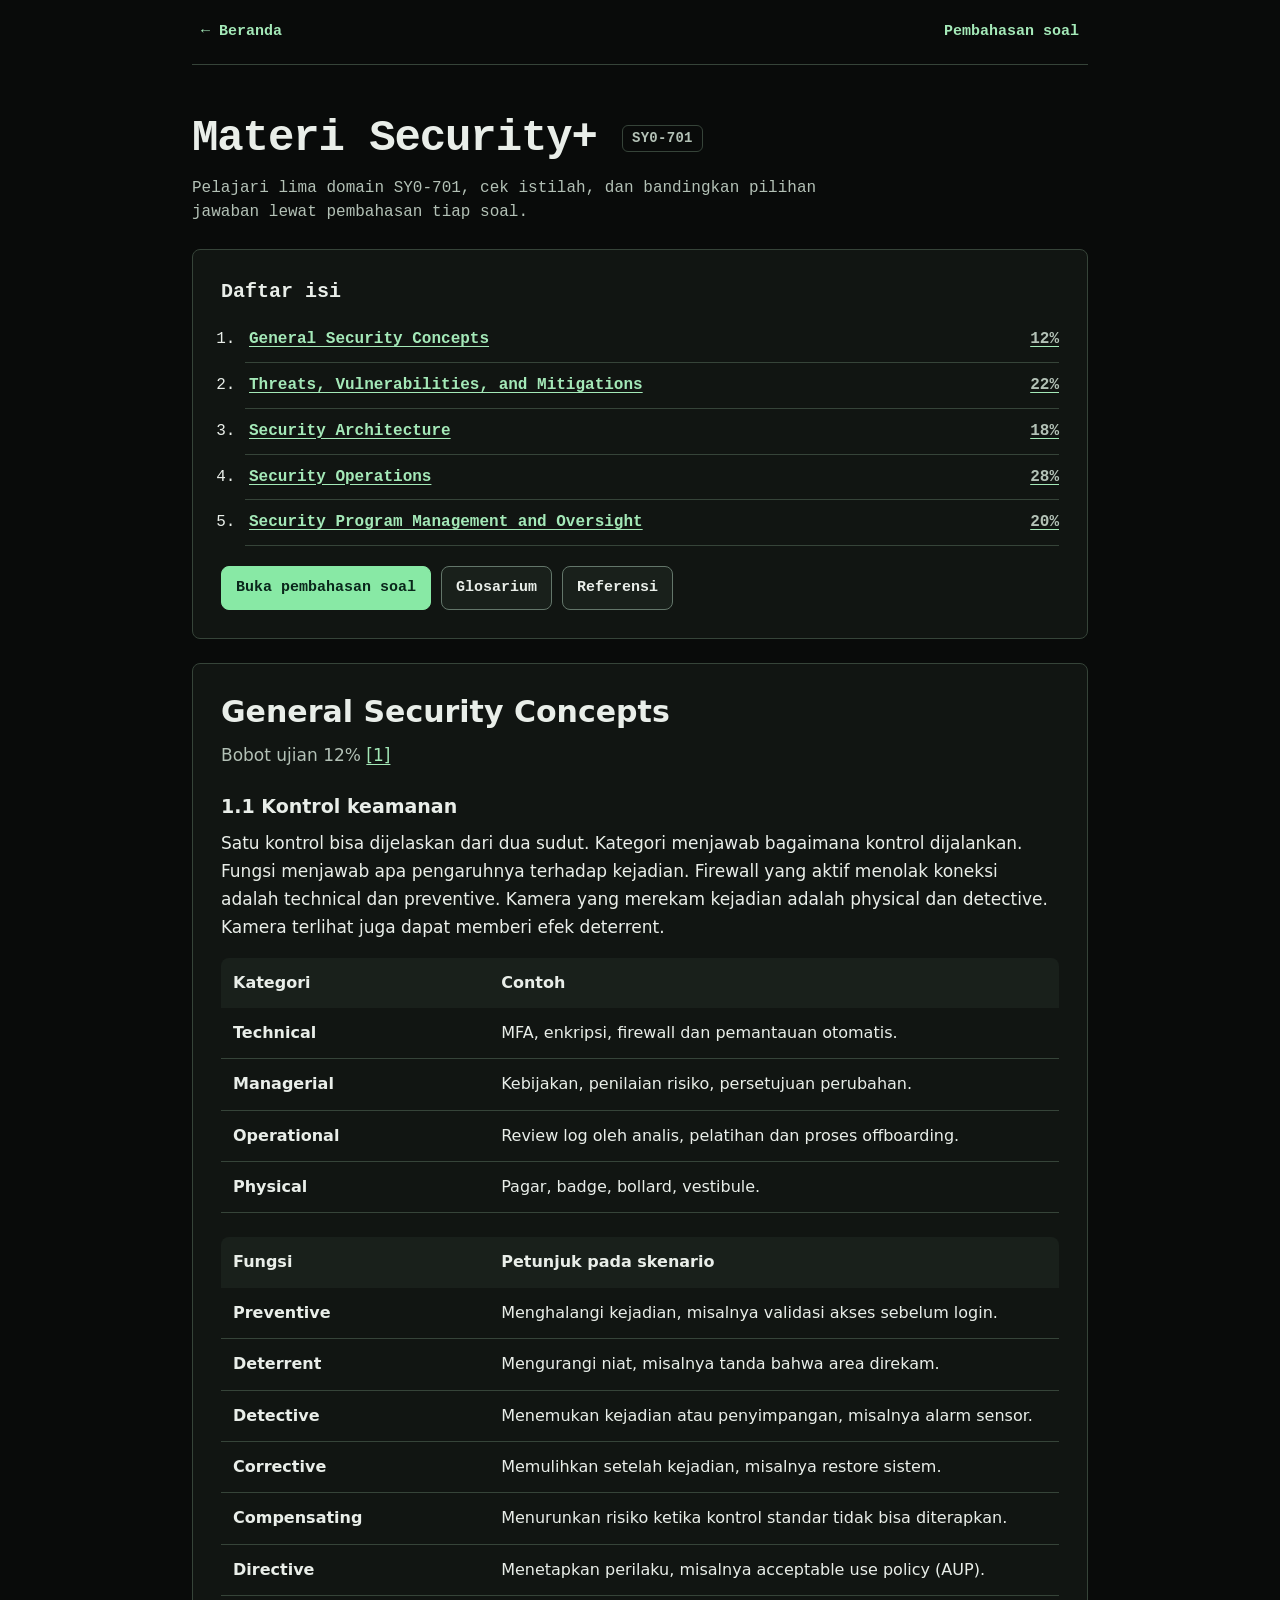
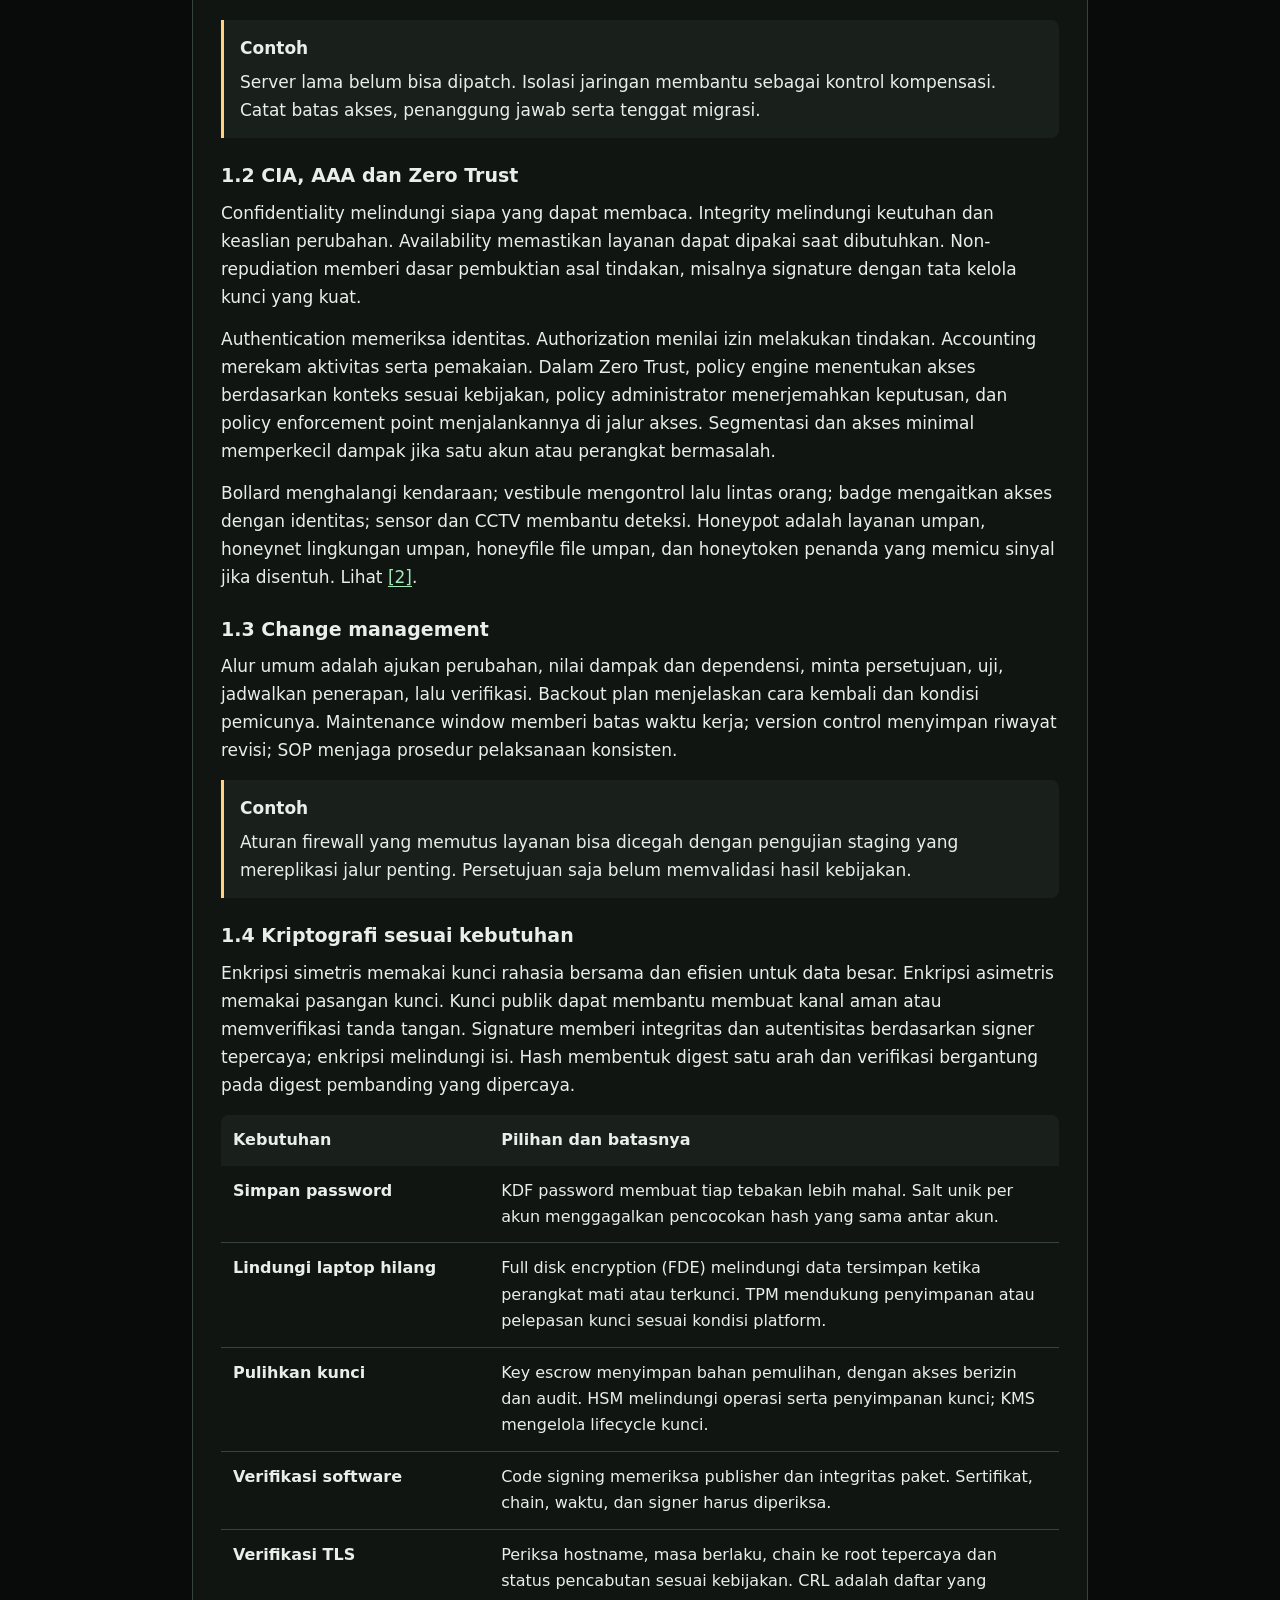
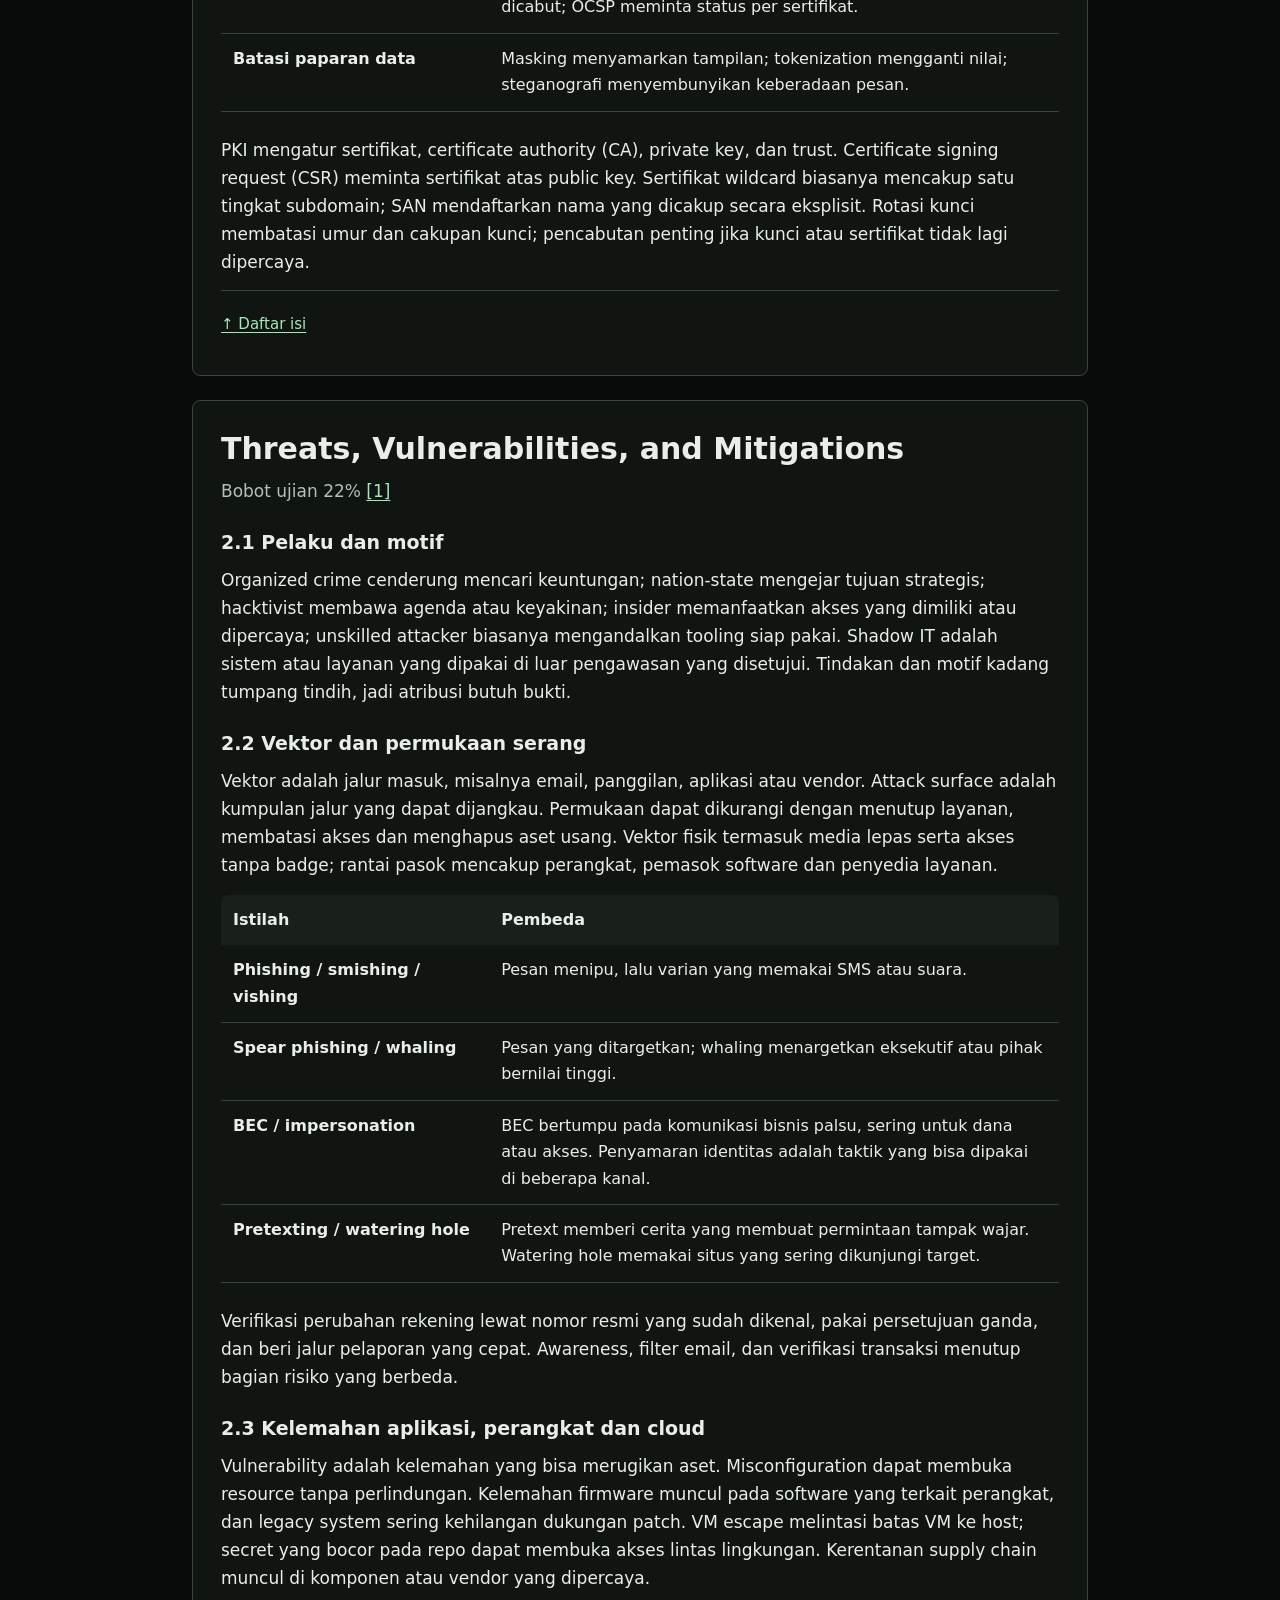
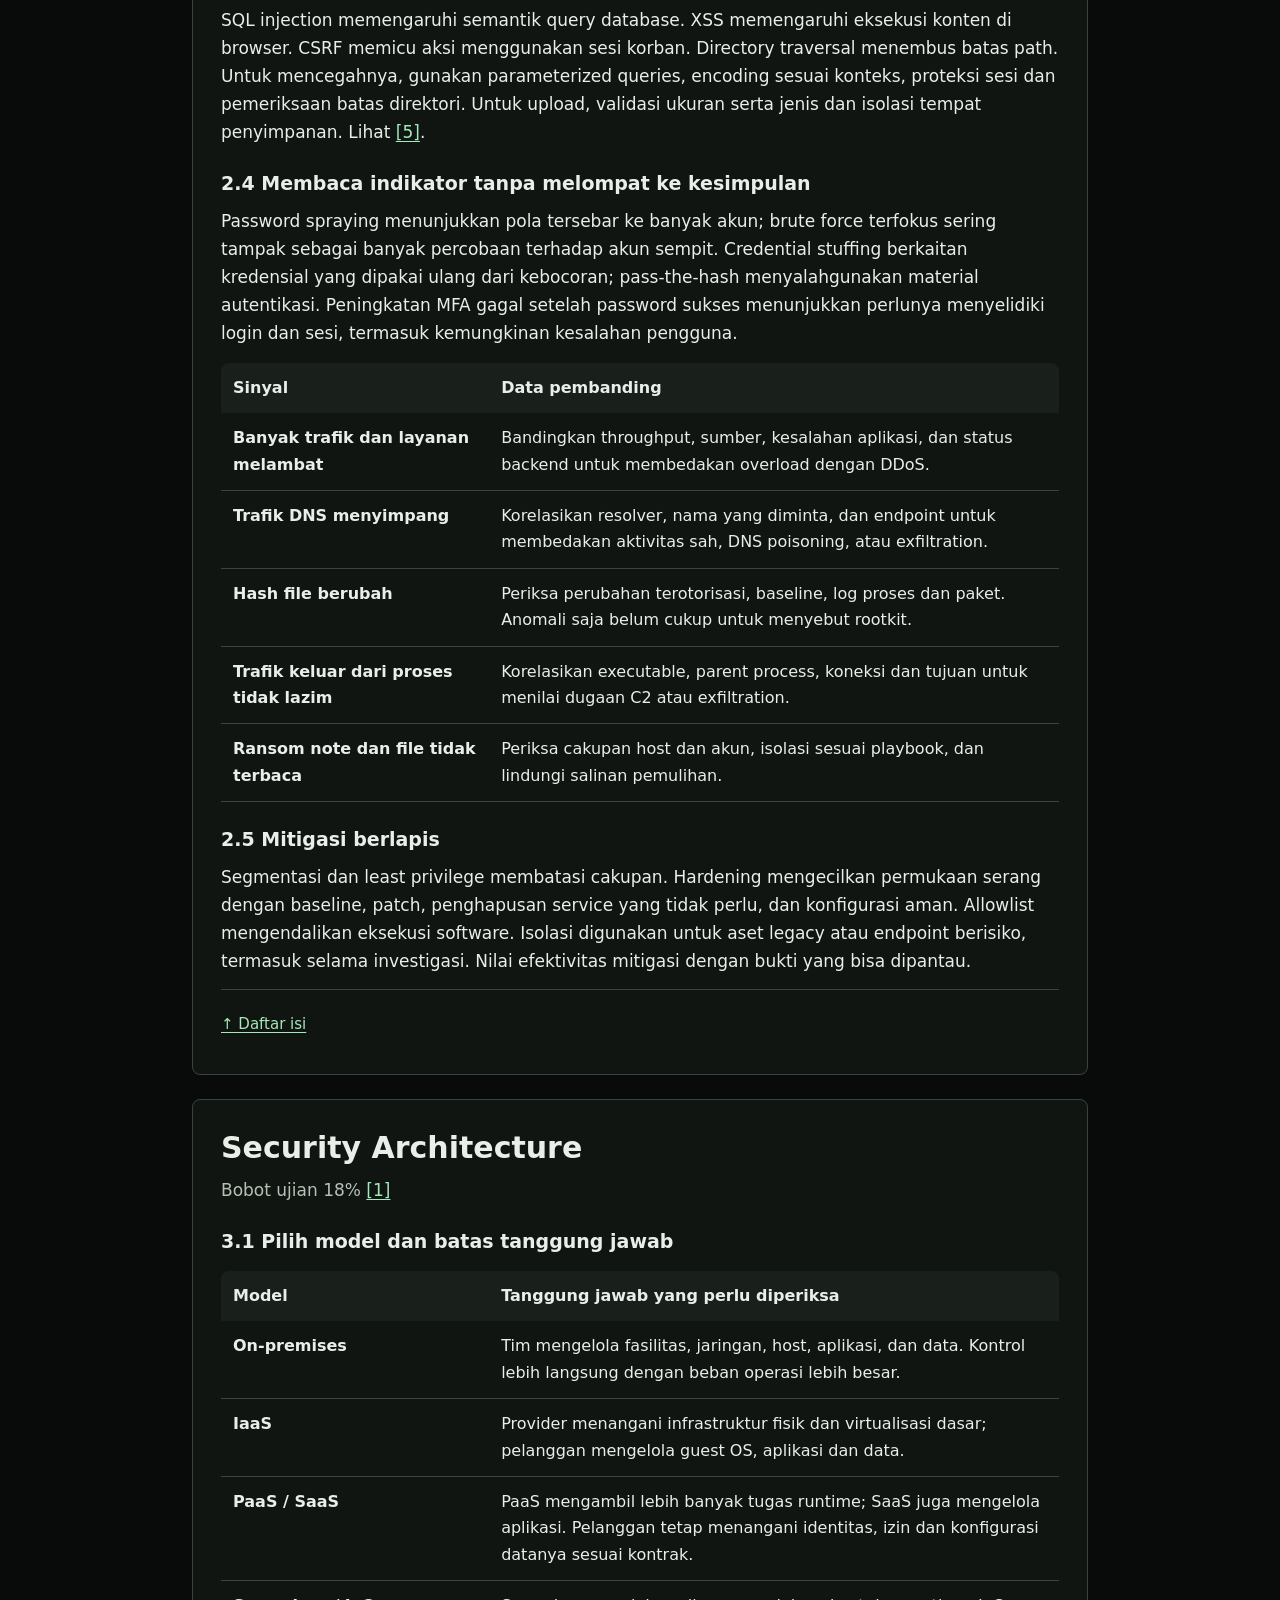
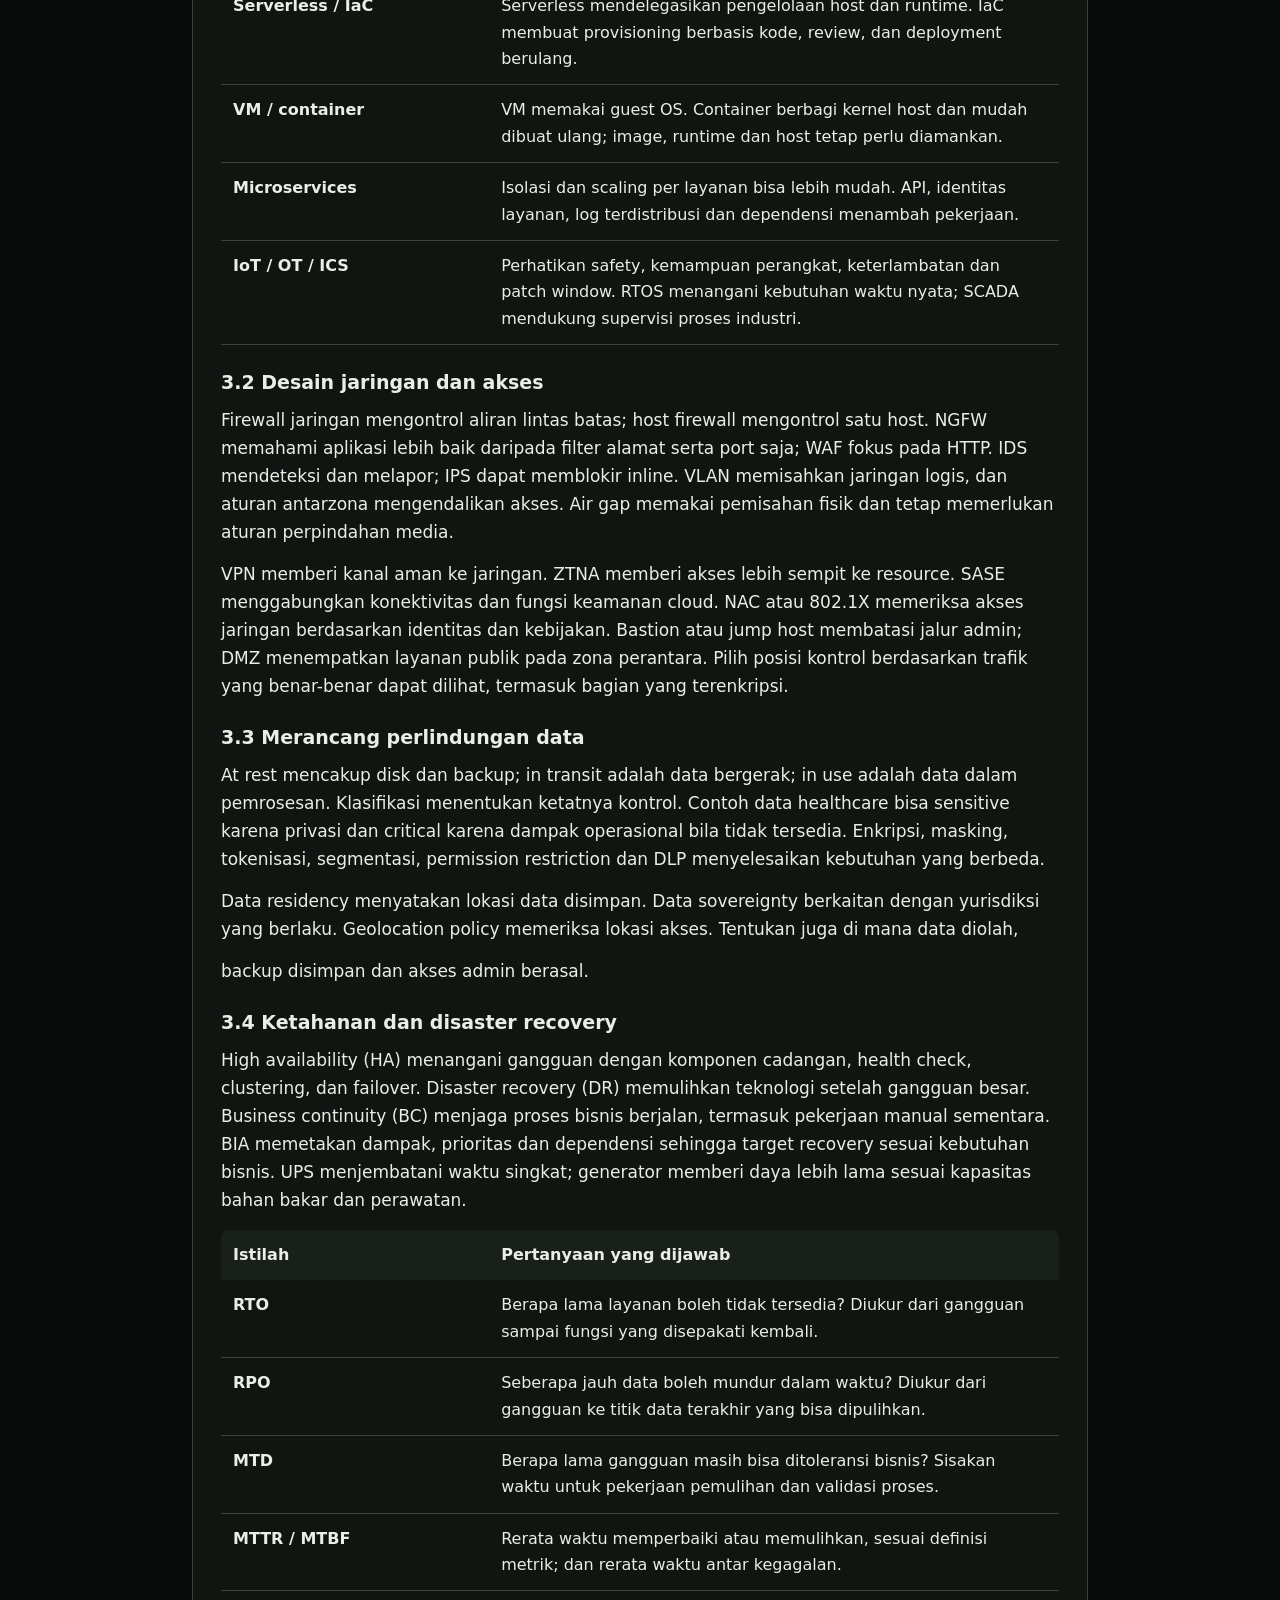
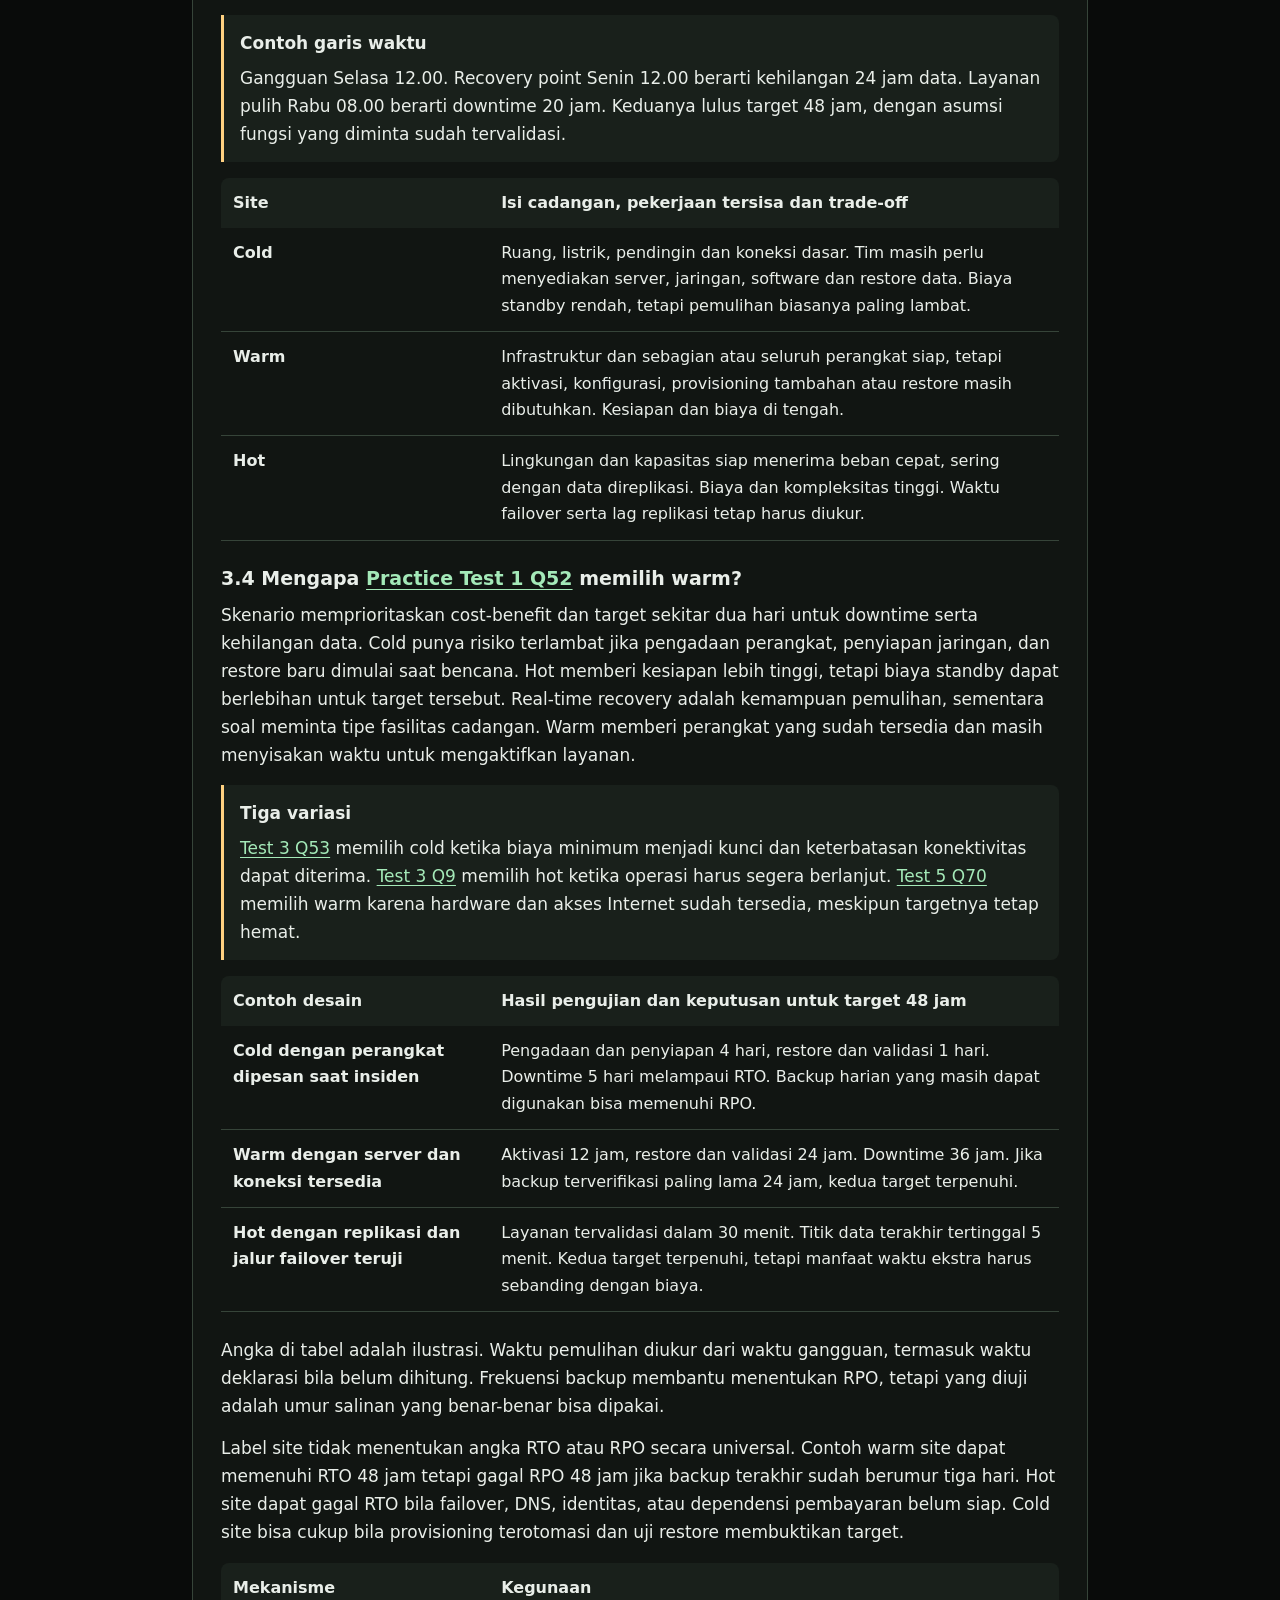
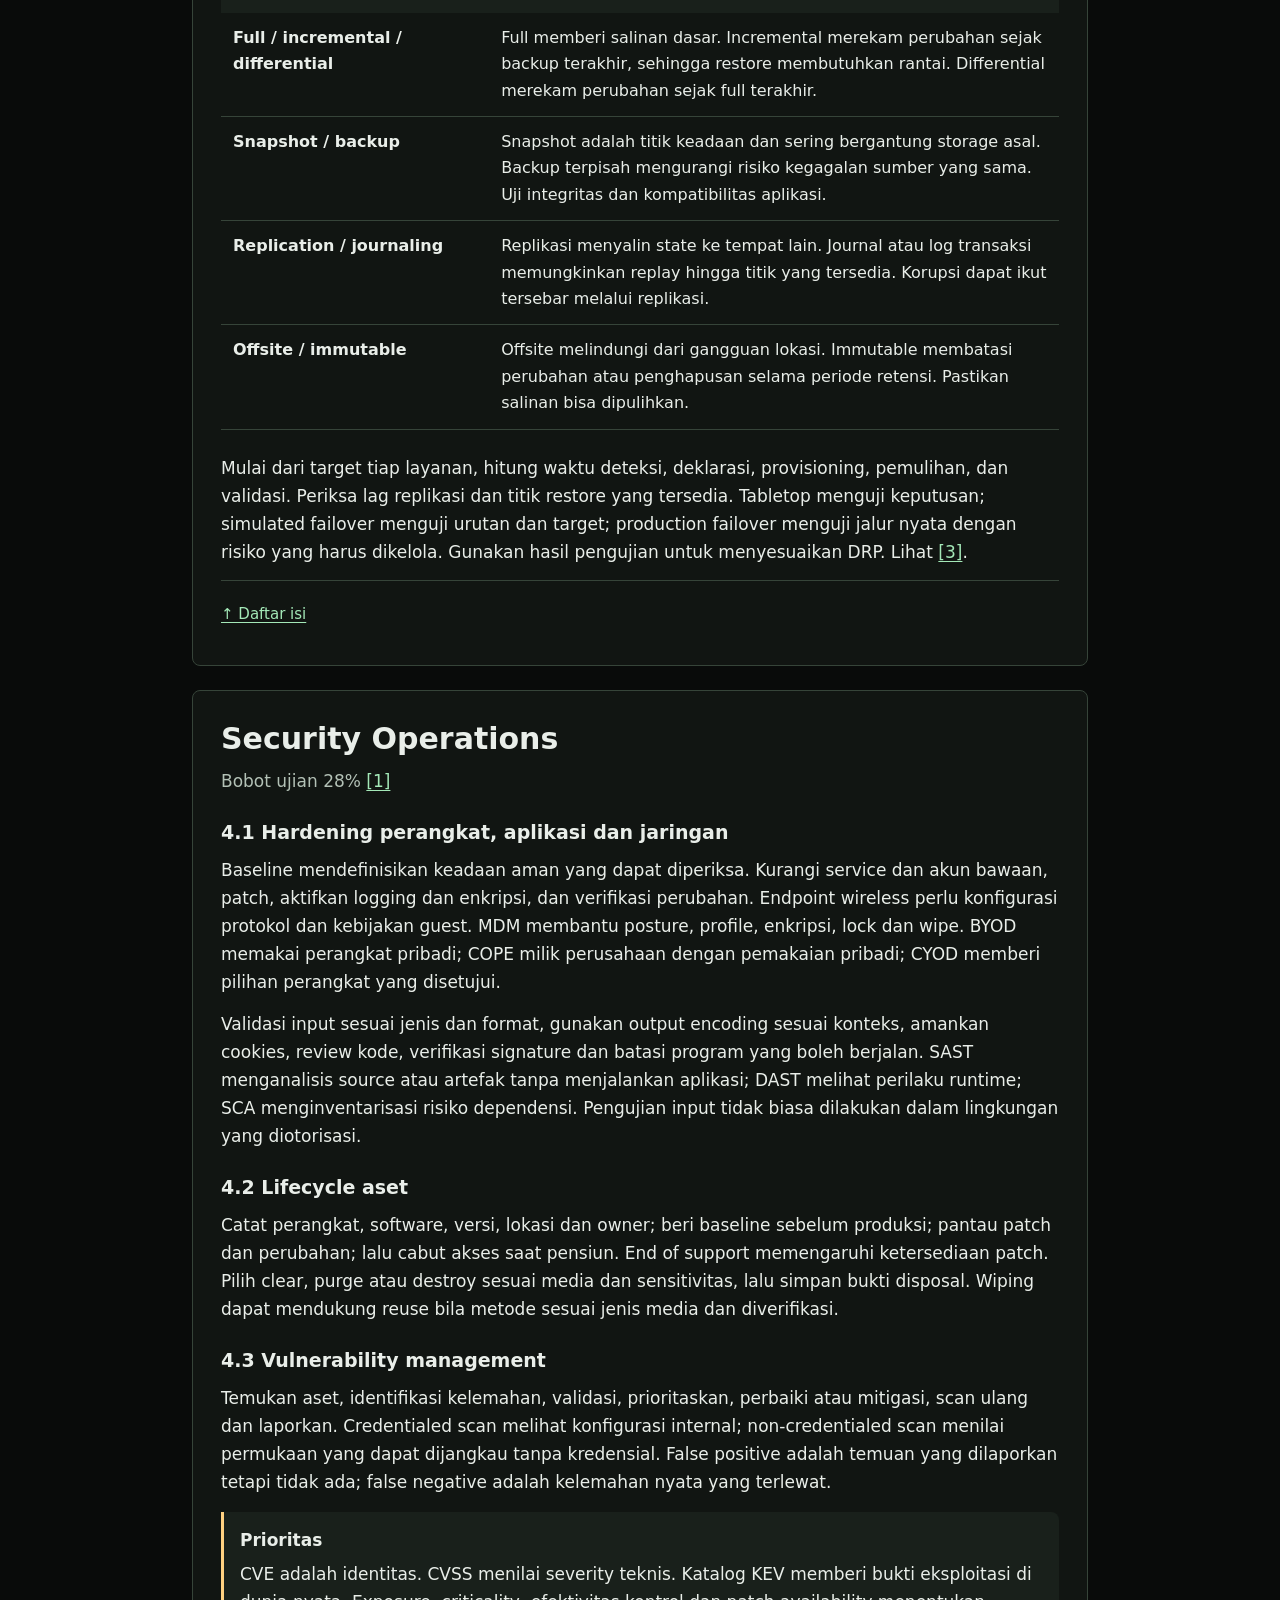
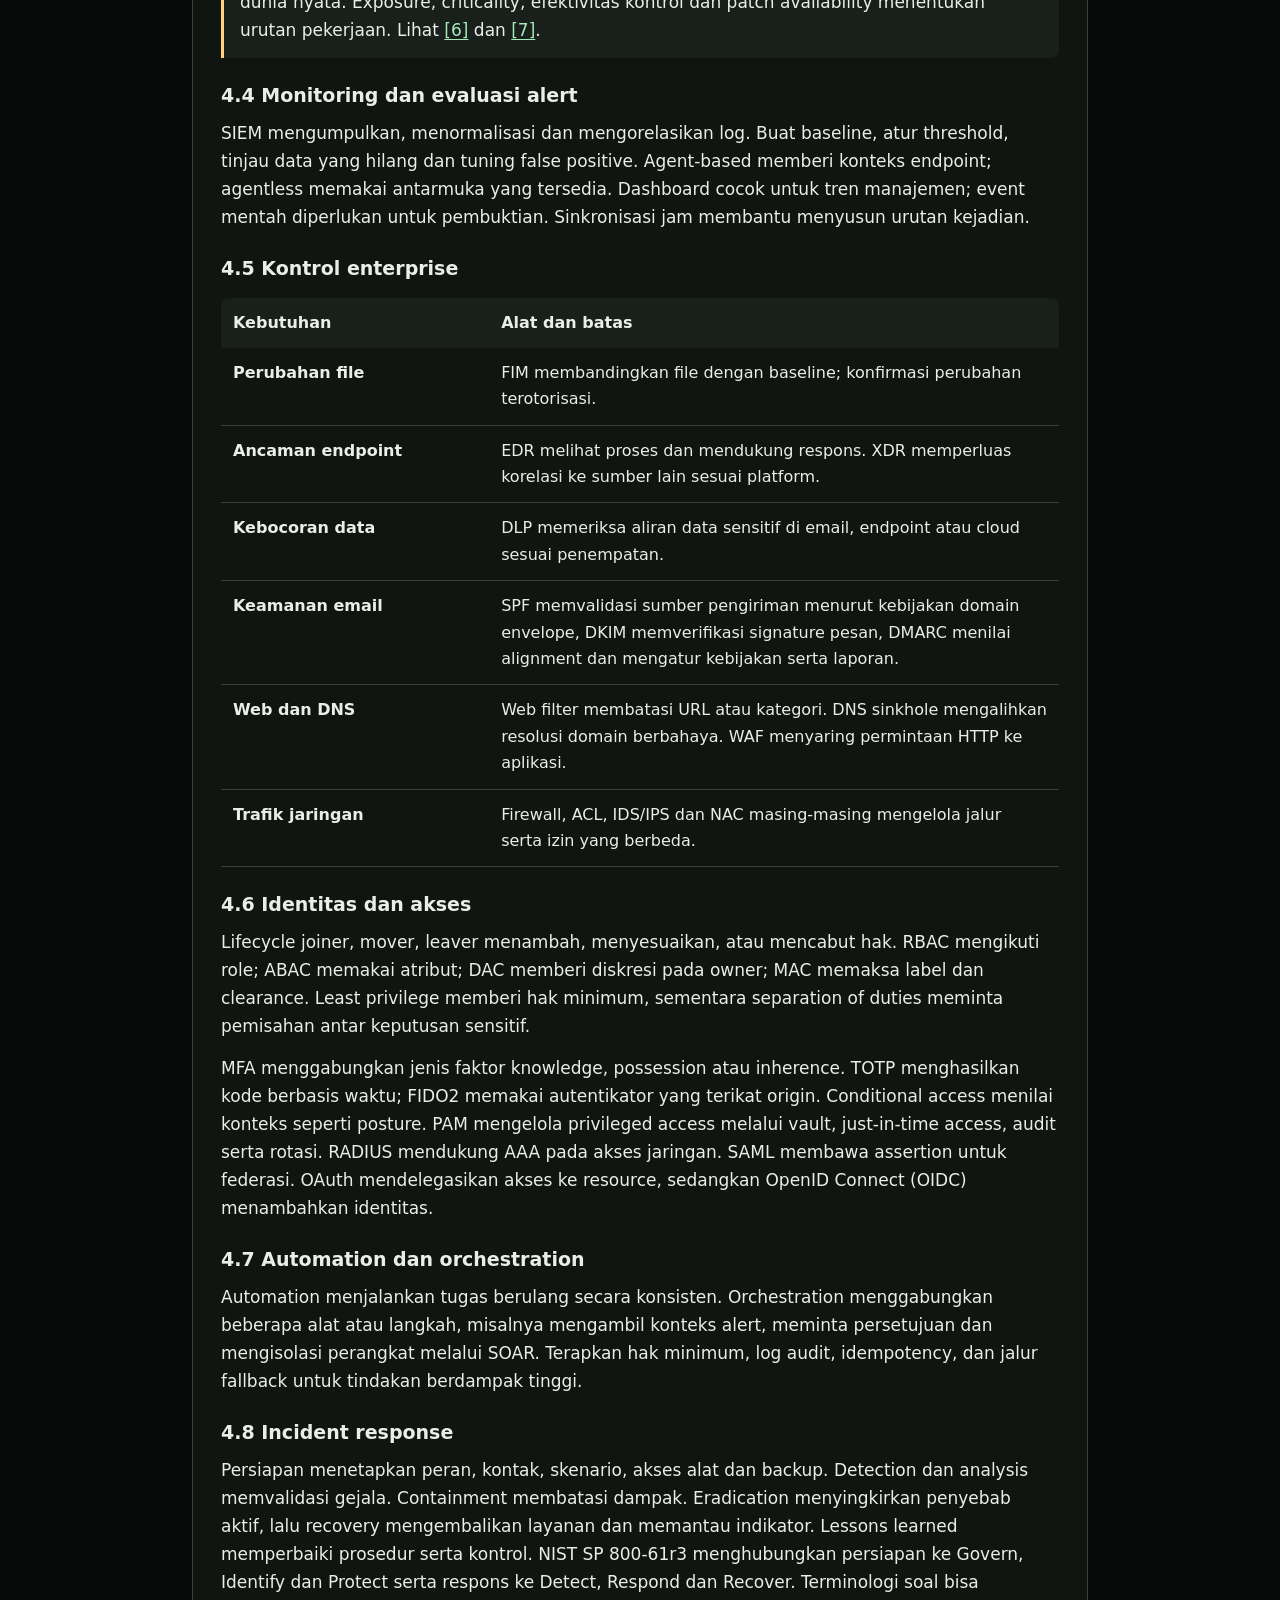
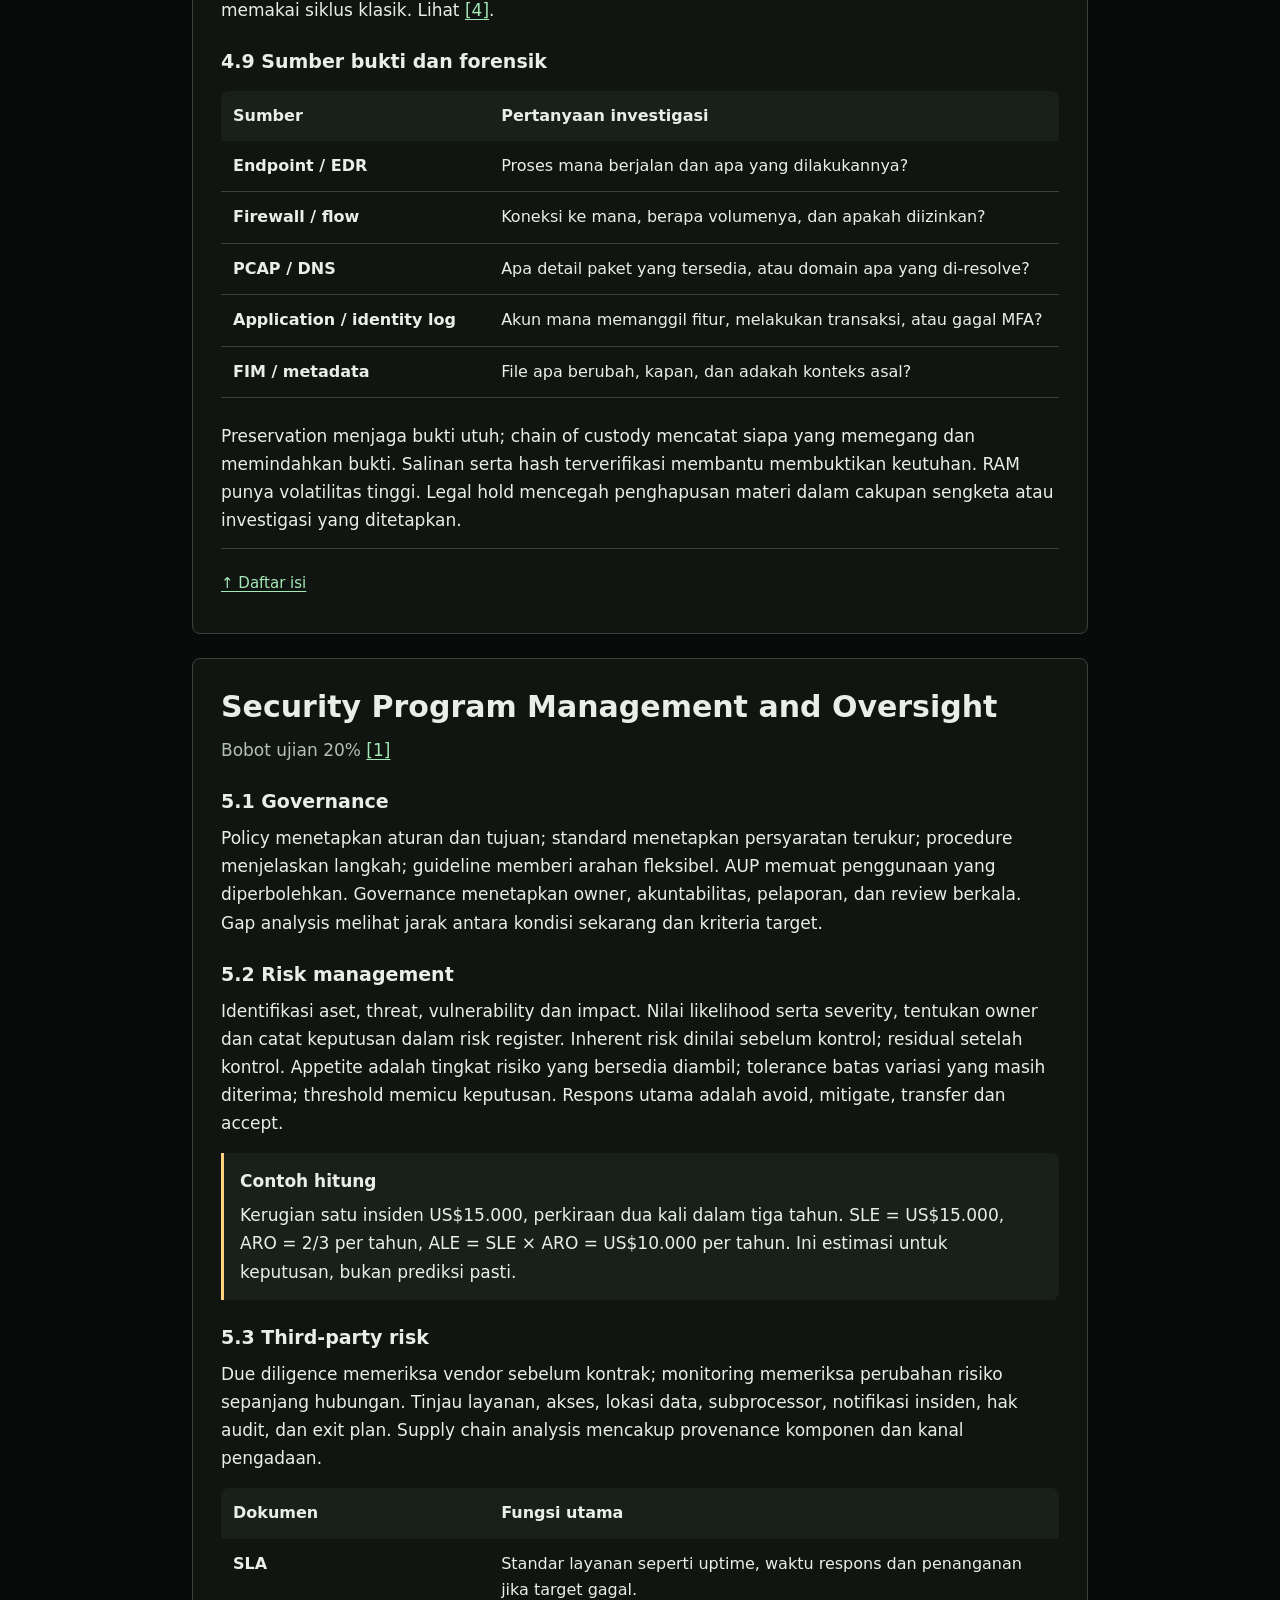
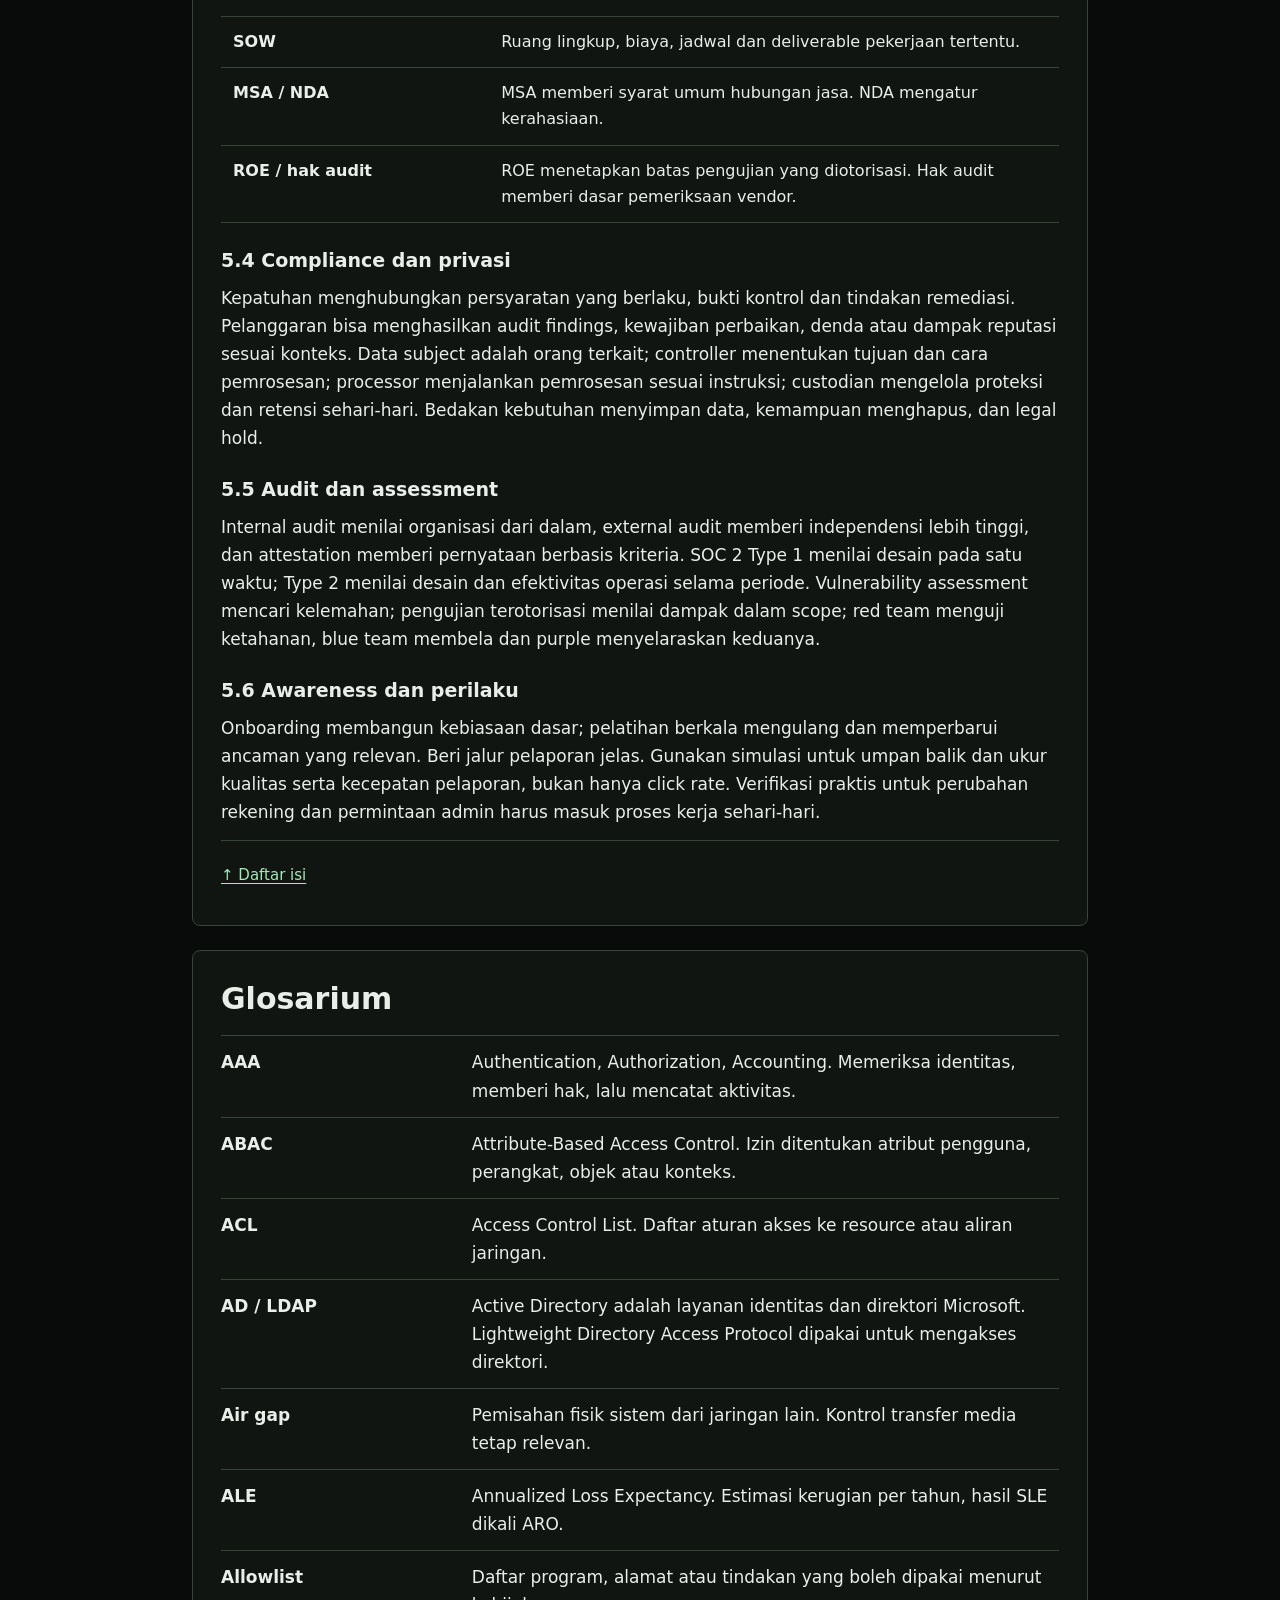
==== commit 14ab146d: "Expand objective coverage and restore terminal PBQ interface" ====
--- a/materi.html
+++ b/materi.html
@@ -5,7 +5,7 @@
 <meta name="viewport" content="width=device-width, initial-scale=1">
 <meta name="description" content="Materi lima domain CompTIA Security+ SY0-701, glosarium, dan pembahasan latihan.">
 <title>Materi Security+ SY0-701 · Study Lab</title>
-<link rel="stylesheet" href="style.css?v=4">
+<link rel="stylesheet" href="style.css?v=9">
 </head>
 <body class="study-page">
 <a class="skip" href="#main">Lewati ke konten</a>
@@ -302,7 +302,7 @@
   <section class="panel study-section" id="referensi">
     <h2>Referensi</h2>
     <ol class="study-references">
-<li id="ref-1"><a href="https://www.comptia.jp/pdf/CompTIA%20Security%2B%20SY0-701%20Exam%20Objectives.pdf">CompTIA, Security+ SY0-701 Exam Objectives</a><p>Domain, bobot dan ruang lingkup ujian.</p></li>
+<li id="ref-1"><a href="https://assets.ctfassets.net/82ripq7fjls2/6TYWUym0Nudqa8nGEnegjG/0f9b974d3b1837fe85ab8e6553f4d623/CompTIA-Security-Plus-SY0-701-Exam-Objectives.pdf">CompTIA, Security+ SY0-701 Exam Objectives</a><p>Domain, bobot dan ruang lingkup ujian.</p></li>
 <li id="ref-2"><a href="https://csrc.nist.gov/pubs/sp/800/207/final">NIST SP 800-207, Zero Trust Architecture</a><p>Prinsip Zero Trust dan fungsi Policy Engine, Administrator, serta Enforcement Point.</p></li>
 <li id="ref-3"><a href="https://csrc.nist.gov/pubs/sp/800/34/r1/upd1/final">NIST SP 800-34 Rev. 1, Contingency Planning Guide</a><p>Business impact analysis, target recovery dan alternate sites, terutama bagian 3.4.3.</p></li>
 <li id="ref-4"><a href="https://csrc.nist.gov/pubs/sp/800/61/r3/final">NIST SP 800-61 Rev. 3, Incident Response</a><p>Incident response dalam tata kelola risiko dan CSF 2.0.</p></li>
@@ -314,6 +314,10 @@
 <li id="ref-10"><a href="https://forms.office.com/r/eipAGdYceK">Microsoft Forms, Practice Test 4</a><p>Sumber empat gambar opsi firewall pada <a href="./#pembahasan-4-q52">Test 4 Q52</a>.</p></li>
 <li id="ref-11"><a href="https://www.cisco.com/c/en/us/td/docs/switches/lan/c9000/security/acls/acls-configuration-guide/access-control-lists.pdf">Cisco, Access Control Lists</a><p>Arti permit/deny serta kecocokan sumber dan tujuan pada ACL.</p></li>
 <li id="ref-12"><a href="https://github.com/reezcode/SecPlus-Exercise">Security+ Study Lab</a><p>Basis 452 soal, nomor, lampiran, dan kunci latihan yang dibahas.</p></li>
+<li id="ref-13"><a href="https://ptgmedia.pearsoncmg.com/images/9780138293086/samplepages/9780138293086_Sample.pdf">Pearson, SY0-701 Cert Guide · bab contoh PDF</a><p>Bacaan dan kuis contoh untuk membandingkan cara objective diterapkan dalam latihan.</p></li>
+<li id="ref-14"><a href="https://www.professormesser.com/sy0-701-certification-course/">Professor Messer, SY0-701 Study Resources</a><p>Materi per objective, rekaman study group, dan arsip pop quiz.</p></li>
+<li id="ref-15"><a href="https://www.proftia.com/pbq/security-plus.html">ProfTIA, contoh PBQ SY0-701</a><p>Latihan interaktif untuk membandingkan pola pemilihan kontrol pada skenario hardening.</p></li>
+<li id="ref-16"><a href="https://secplusmastery.com/security-plus-practice-test">SecPlus Mastery, latihan pilihan ganda SY0-701</a><p>Latihan publik lintas lima domain sebagai pembanding bentuk soal.</p></li>
     </ol>
   </section>
 </main>
--- a/style.css
+++ b/style.css
@@ -1,19 +1,19 @@
 :root {
   color-scheme: dark;
-  --bg: #0e131b;
-  --panel: #171e29;
-  --panel2: #202a39;
-  --edge: #344153;
-  --text: #f0f4fa;
-  --sub: #b7c2d2;
-  --green: #8ee5b8;
+  --bg: #090b0a;
+  --panel: #111512;
+  --panel2: #19201b;
+  --edge: #364439;
+  --text: #e9eee9;
+  --sub: #b3c1b6;
+  --green: #88e9a5;
   --amber: #ffd181;
   --red: #ffaaa4;
-  --focus: #a9c7ff;
-  --radius: 14px;
+  --focus: #a4e9b8;
+  --radius: 8px;
   --gutter: clamp(1rem, 3vw, 2rem);
   --panel-pad: clamp(1rem, 3vw, 1.75rem);
-  font-family: Inter, system-ui, -apple-system, sans-serif;
+  font-family: "IBM Plex Mono", ui-monospace, SFMono-Regular, Consolas, monospace;
   font-size: 100%;
   line-height: 1.55;
 }
@@ -127,6 +127,7 @@
   margin-bottom: 1.5rem;
 }
 .study-entry h2 { margin-bottom: .25rem; }
+.page-heading h1 { color: var(--green); }
 .study-entry .actions { margin: 0; }
 .grid, .dashboard-sidebar { display: grid; align-items: start; gap: 1.5rem; }
 .grid { grid-template-columns: minmax(0, 3fr) minmax(0, 2fr); }
@@ -143,7 +144,7 @@
 .mode strong { display: block; font-size: 1rem; }
 .mode span { display: block; margin-top: .375rem; color: var(--sub); font-size: .9375rem; }
 .mode:hover { background: var(--panel2); }
-.mode[aria-pressed="true"] { border-color: var(--green); background: #1b302d; }
+.mode[aria-pressed="true"] { border-color: var(--green); background: #18291e; }
 .fields { grid-template-columns: minmax(0, 3fr) minmax(0, 2fr); }
 .field { display: grid; align-content: start; gap: .375rem; min-width: 0; font-weight: 600; }
 .field input, .field select {
@@ -151,7 +152,7 @@
   min-width: 0;
   min-height: 2.875rem;
   padding: .5rem .75rem;
-  border: 1px solid #607289;
+  border: 1px solid #63766a;
   border-radius: 8px;
   background: var(--bg);
   font-weight: 400;
@@ -167,7 +168,7 @@
   min-height: 2.75rem;
   max-width: 100%;
   padding: .5rem .875rem;
-  border: 1px solid #607289;
+  border: 1px solid #63766a;
   border-radius: 8px;
   background: var(--panel2);
   color: var(--text);
@@ -179,7 +180,7 @@
 }
 .primary { background: var(--green); color: #0a261b; border-color: var(--green); }
 .primary:hover:not(:disabled) { background: #b0f2ce; color: #0a261b; }
-.secondary:hover:not(:disabled), .mini:hover:not(:disabled) { background: #2d3c50; color: var(--text); }
+.secondary:hover:not(:disabled), .mini:hover:not(:disabled) { background: #27392c; color: var(--text); }
 
 .activity-cells { display: grid; grid-template-columns: repeat(3, minmax(0, 1fr)); gap: .625rem; margin: 0; }
 .activity-cells dt, .history-list time { color: var(--sub); font-size: .875rem; }
@@ -226,7 +227,7 @@
   gap: .625rem;
   min-width: 0;
   padding: .875rem;
-  border: 1px solid #607289;
+  border: 1px solid #63766a;
   border-radius: 8px;
   background: var(--bg);
   cursor: pointer;
@@ -235,7 +236,7 @@
 .option .letter { color: var(--sub); }
 .option .label { min-width: 0; white-space: pre-wrap; }
 .option:has(input:checked) { border-color: var(--focus); background: var(--panel2); }
-.option.correct { background: #142c24; border-color: #67ab88; }
+.option.correct { background: #12261a; border-color: #67ab88; }
 .option.wrong { background: #342226; border-color: #c67e79; }
 .status-line, .explanation, .study-callout { padding: .875rem 1rem; border-left: 3px solid var(--green); border-radius: 0 8px 8px 0; background: var(--panel2); }
 .status-line { margin-top: 1rem; }
@@ -264,7 +265,7 @@
   min-height: 15rem;
   margin-top: 1.25rem;
   padding: var(--panel-pad);
-  border: 1px solid #607289;
+  border: 1px solid #63766a;
   border-radius: 10px;
   background: var(--bg);
   text-align: left;
@@ -272,7 +273,7 @@
   user-select: none;
 }
 .flashcard:hover { border-color: var(--focus); }
-.flashcard[data-side="answer"] { border-color: #67ab88; background: #142c24; }
+.flashcard[data-side="answer"] { border-color: #67ab88; background: #12261a; }
 .flashcard-faces, .flashcard-face, .flashcard-media { min-width: 0; }
 .flashcard-faces { display: grid; }
 .flashcard-face { grid-area: 1 / 1; display: flex; flex-direction: column; justify-content: center; }
@@ -308,7 +309,7 @@
   font-weight: 600;
 }
 .study-weight { flex: none; color: var(--sub); text-decoration: none; font-variant-numeric: tabular-nums; }
-.study-section { font-size: 1.0625rem; line-height: 1.65; }
+.study-section { font-family: Inter, system-ui, sans-serif; font-size: 1.0625rem; line-height: 1.65; }
 .study-section h2 { font-size: clamp(1.375rem, 3vw, 1.875rem); }
 .study-section h3 { margin-block: 1.5rem .625rem; font-size: 1.1875rem; }
 .study-section p { margin-block: .5rem .875rem; }
@@ -371,3 +372,182 @@
   .activity-cells { grid-template-columns: repeat(2, minmax(0, 1fr)); }
   .activity-cells > div:first-child { grid-column: 1 / -1; }
 }
+
+.timed-exam-start {
+  margin-bottom: 1.5rem;
+  padding: 1rem;
+  border: 1px solid var(--edge);
+  border-radius: 10px;
+  background: var(--bg);
+}
+.timed-exam-start p { margin-top: .25rem; }
+.timed-exam-start .actions, .exam-custom-title { margin-top: .75rem; }
+.exam-custom-title { margin-bottom: .75rem; }
+
+.exam-toolbar {
+  position: sticky;
+  top: .5rem;
+  z-index: 2;
+  display: flex;
+  flex-wrap: wrap;
+  align-items: center;
+  justify-content: space-between;
+  gap: .5rem 1rem;
+  margin-bottom: 1rem;
+  padding: .5rem .75rem;
+  border: 1px solid var(--edge);
+  border-radius: 10px;
+  background: var(--panel);
+}
+.exam-clock {
+  display: block;
+  font-size: 1.35rem;
+  font-weight: 650;
+  line-height: 1.2;
+  font-variant-numeric: tabular-nums;
+}
+.exam-clock-low, [data-action="exam-flag"][aria-pressed="true"] { color: var(--amber); }
+[data-action="exam-flag"][aria-pressed="true"] { border-color: var(--amber); }
+
+.exam-dialog {
+  width: min(36rem, calc(100% - 2rem));
+  max-height: 85dvh;
+  padding: var(--panel-pad);
+  overflow: auto;
+  border: 1px solid var(--edge);
+  border-radius: var(--radius);
+  background: var(--panel);
+  color: var(--text);
+}
+.exam-dialog::backdrop { background: #060906dd; }
+.exam-dialog p { margin-top: .5rem; }
+.exam-question-grid {
+  display: grid;
+  grid-template-columns: repeat(auto-fill, minmax(3.25rem, 1fr));
+  gap: .5rem;
+  max-height: 48dvh;
+  margin-top: 1rem;
+  padding: .15rem;
+  overflow: auto;
+}
+.exam-question {
+  gap: .2rem;
+  padding-inline: .25rem;
+  background: var(--bg);
+  font-variant-numeric: tabular-nums;
+}
+.exam-question-answered { background: #18291e; border-color: var(--green); }
+.exam-question[aria-current="step"] { outline: 2px solid var(--focus); outline-offset: -2px; }
+.exam-question span { color: var(--amber); }
+.exam-result-note { margin-top: .75rem; color: var(--sub); }
+
+.pbq-reference {
+  margin-block: .75rem 1.25rem;
+  padding-inline: .75rem;
+  border: 1px solid var(--edge);
+  border-radius: 8px;
+  background: var(--bg);
+}
+.pbq-reference summary {
+  min-height: 2.75rem;
+  padding: .625rem 0;
+  color: var(--focus);
+  font-weight: 600;
+}
+.pbq-reference img { margin-top: .25rem; }
+.pbq-fields { display: grid; gap: .875rem; margin-block: 1rem; }
+.pbq-field {
+  padding: .875rem;
+  border: 1px solid var(--edge);
+  border-radius: 8px;
+  background: var(--panel2);
+}
+.pbq-review {
+  display: grid;
+  gap: .75rem;
+  margin: 1rem 0;
+  padding-left: 1.625rem;
+}
+.pbq-review li { padding-block: .5rem; border-bottom: 1px solid var(--edge); }
+.pbq-review li > p { margin-top: .25rem; }
+
+.pbq-exhibit {
+  margin-block: .75rem 1.25rem;
+  padding: .875rem;
+  border: 1px solid var(--edge);
+  border-left: 3px solid var(--green);
+  background: var(--bg);
+}
+.pbq-exhibit h3 { color: var(--green); }
+.pbq-exhibit pre {
+  margin: .5rem 0 0;
+  font: inherit;
+  white-space: pre-wrap;
+  overflow-wrap: anywhere;
+}
+.pbq-reset { margin-top: 1rem; }
+.pbq-sequence {
+  display: grid;
+  grid-template-columns: minmax(0, 1fr) minmax(0, 1fr);
+  gap: 1rem;
+  margin-top: .75rem;
+}
+.pbq-actions, .pbq-slots {
+  display: grid;
+  gap: .55rem;
+  margin: .65rem 0 0;
+  padding: 0;
+  list-style: none;
+}
+.pbq-actions button, .pbq-slot { width: 100%; justify-content: flex-start; text-align: left; }
+.pbq-actions button[draggable="true"] { cursor: grab; }
+.pbq-actions button[aria-pressed="true"] { border-color: var(--green); background: #18291e; }
+.pbq-slots li { display: flex; align-items: stretch; gap: .4rem; min-width: 0; }
+.pbq-slot { display: grid; gap: .15rem; border-style: dashed; }
+.pbq-clear { flex: none; padding-inline: .75rem; }
+.pbq-matrix { display: grid; gap: .65rem; margin-top: 1rem; }
+.pbq-matrix-head, .pbq-matrix-row {
+  display: grid;
+  grid-template-columns: minmax(0, 1.2fr) repeat(2, minmax(0, 1fr));
+  gap: .65rem;
+  align-items: center;
+  padding: .75rem;
+  border: 1px solid var(--edge);
+  border-radius: 7px;
+}
+.pbq-matrix-head { background: var(--panel2); color: var(--green); }
+.pbq-matrix-row .pbq-field { padding: 0; border: 0; background: transparent; }
+.pbq-cell-label { display: none; }
+.pbq-topology { display: grid; gap: 1.5rem; margin-top: 1rem; }
+.pbq-nodes {
+  position: relative;
+  display: grid;
+  grid-template-columns: repeat(auto-fit, minmax(min(12rem, 100%), 1fr));
+  gap: .75rem;
+}
+.pbq-nodes + .pbq-nodes::before {
+  position: absolute;
+  width: 2px;
+  height: 1.5rem;
+  bottom: 100%;
+  left: calc(50% - 1px);
+  background: var(--focus);
+  content: "";
+}
+.pbq-node {
+  display: grid;
+  align-content: center;
+  gap: .7rem;
+  min-width: 0;
+  padding: .875rem;
+  border: 1px solid var(--edge);
+  border-radius: 7px;
+  background: var(--panel2);
+}
+.pbq-node > h3 { color: var(--green); text-align: center; }
+.pbq-node .pbq-field { padding: 0; border: 0; background: transparent; }
+@media (max-width: 40rem) {
+  .pbq-sequence, .pbq-matrix-row { grid-template-columns: minmax(0, 1fr); }
+  .pbq-matrix-head { display: none; }
+  .pbq-cell-label { display: block; color: var(--sub); }
+}
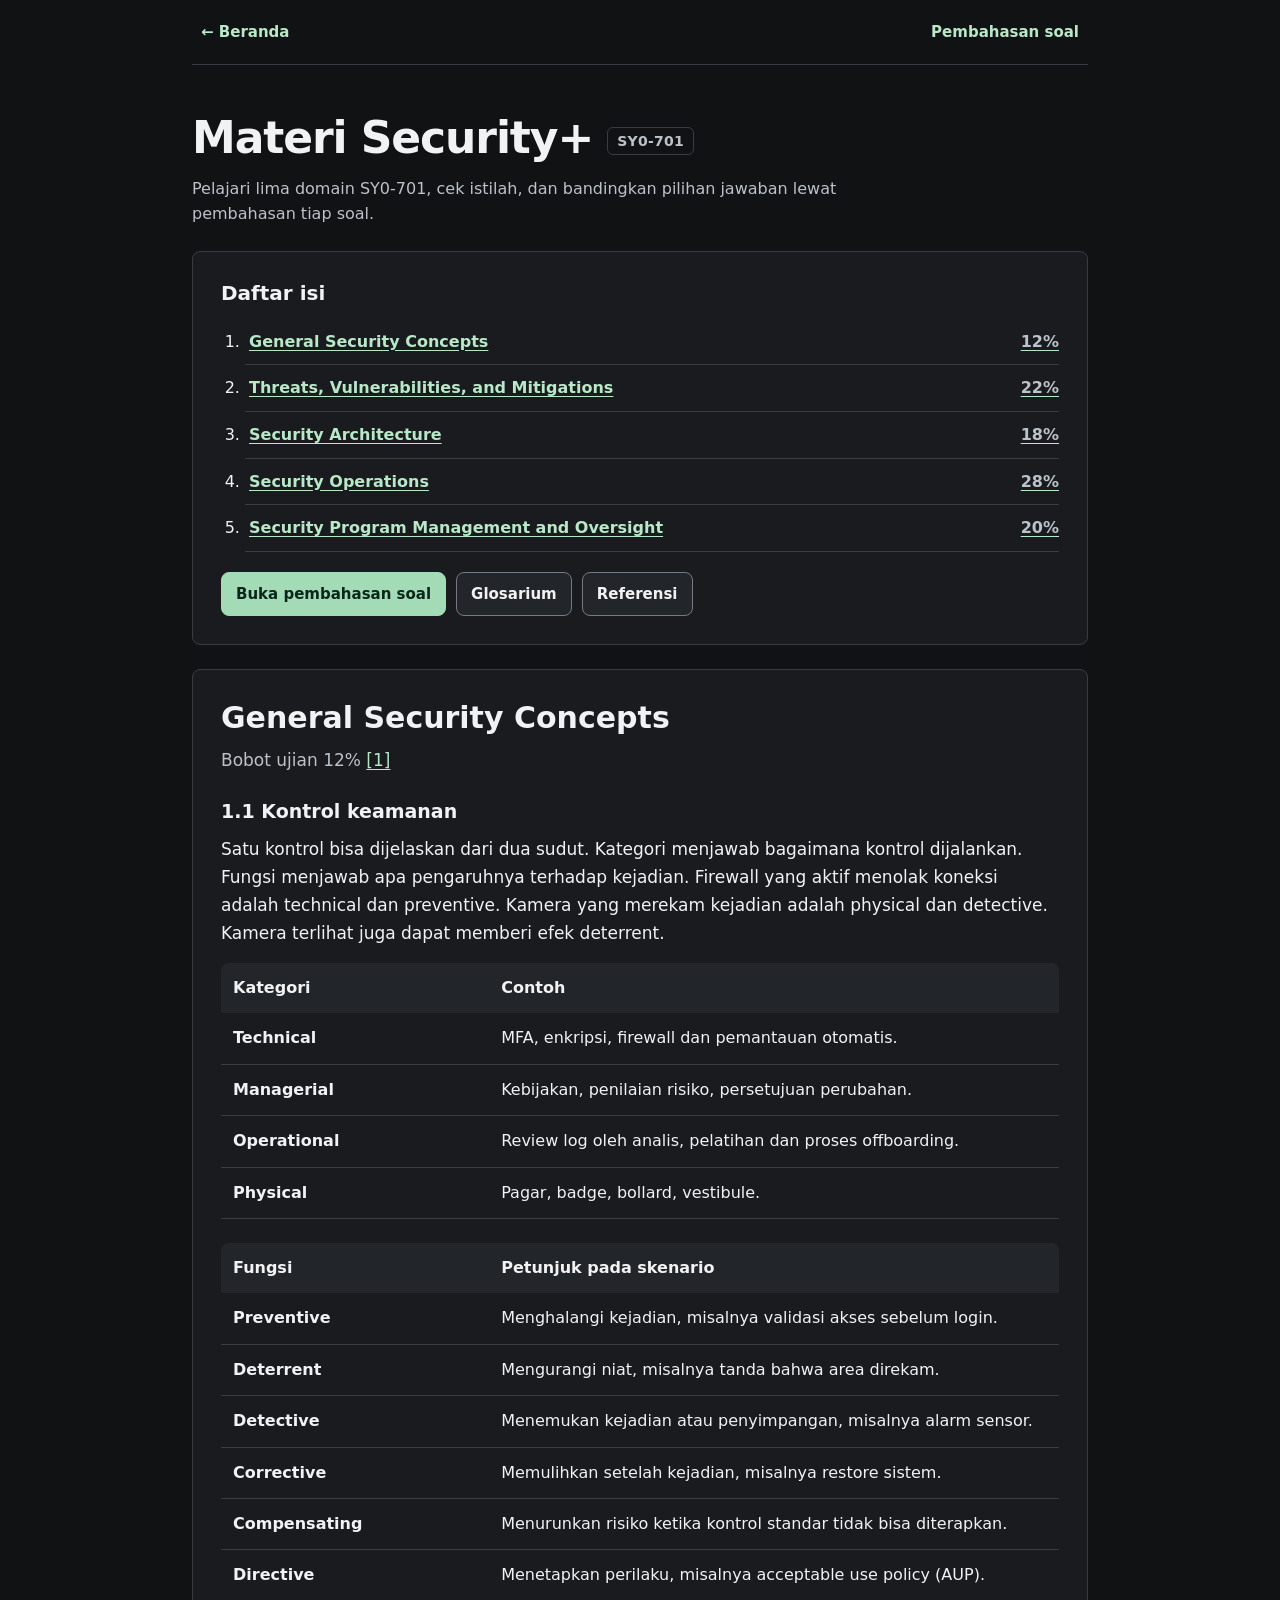
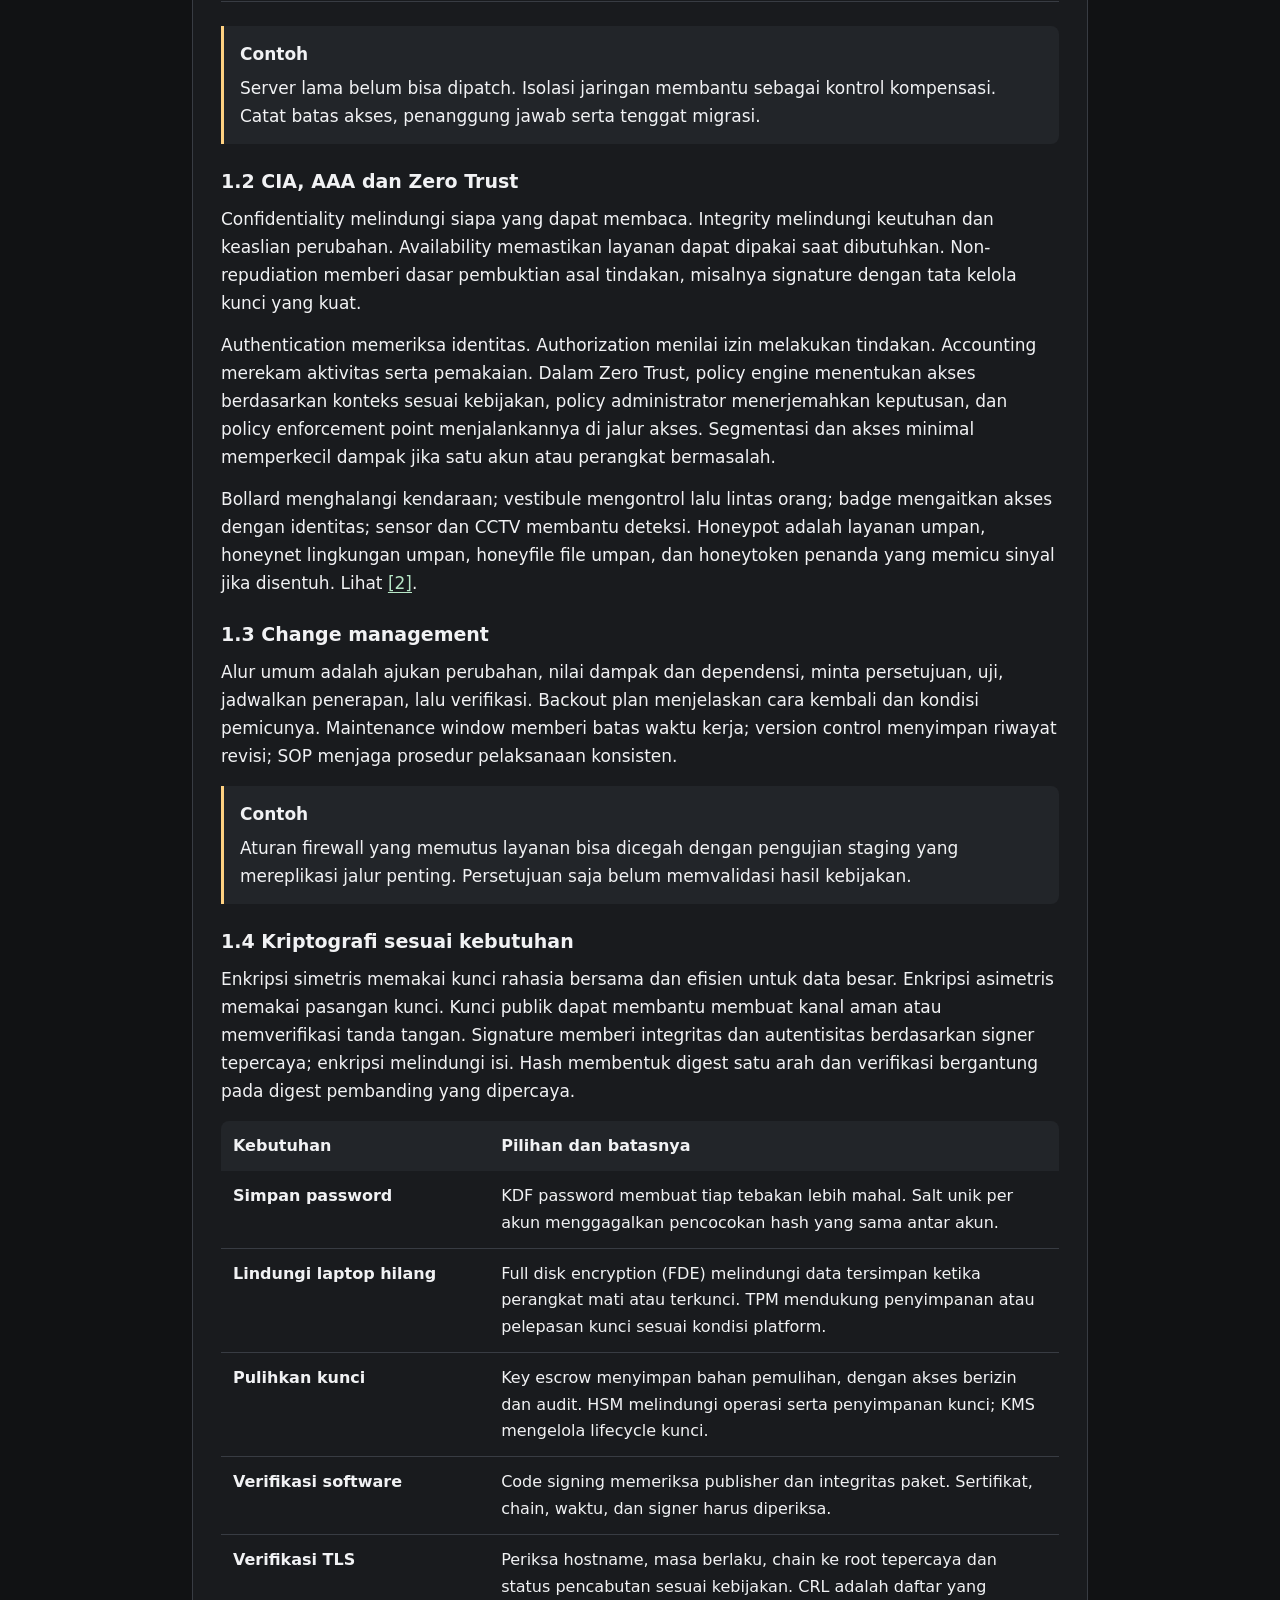
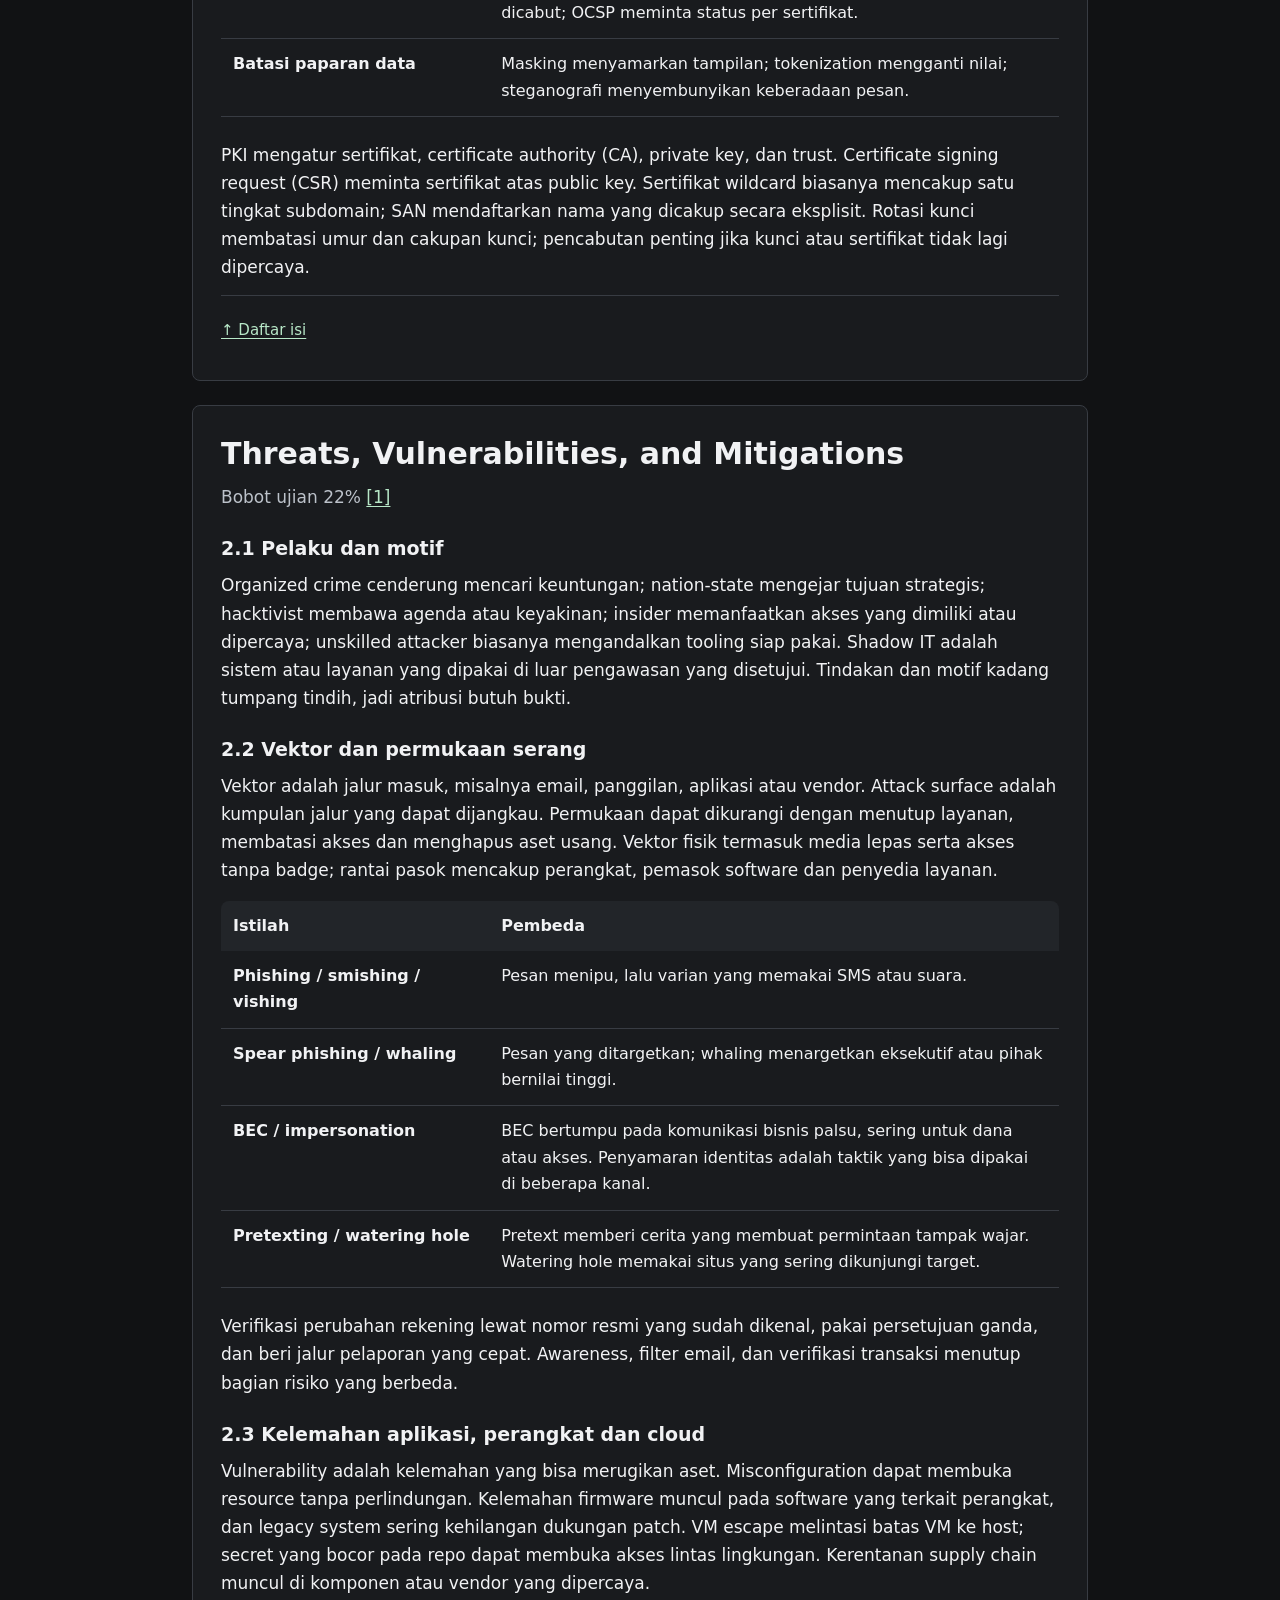
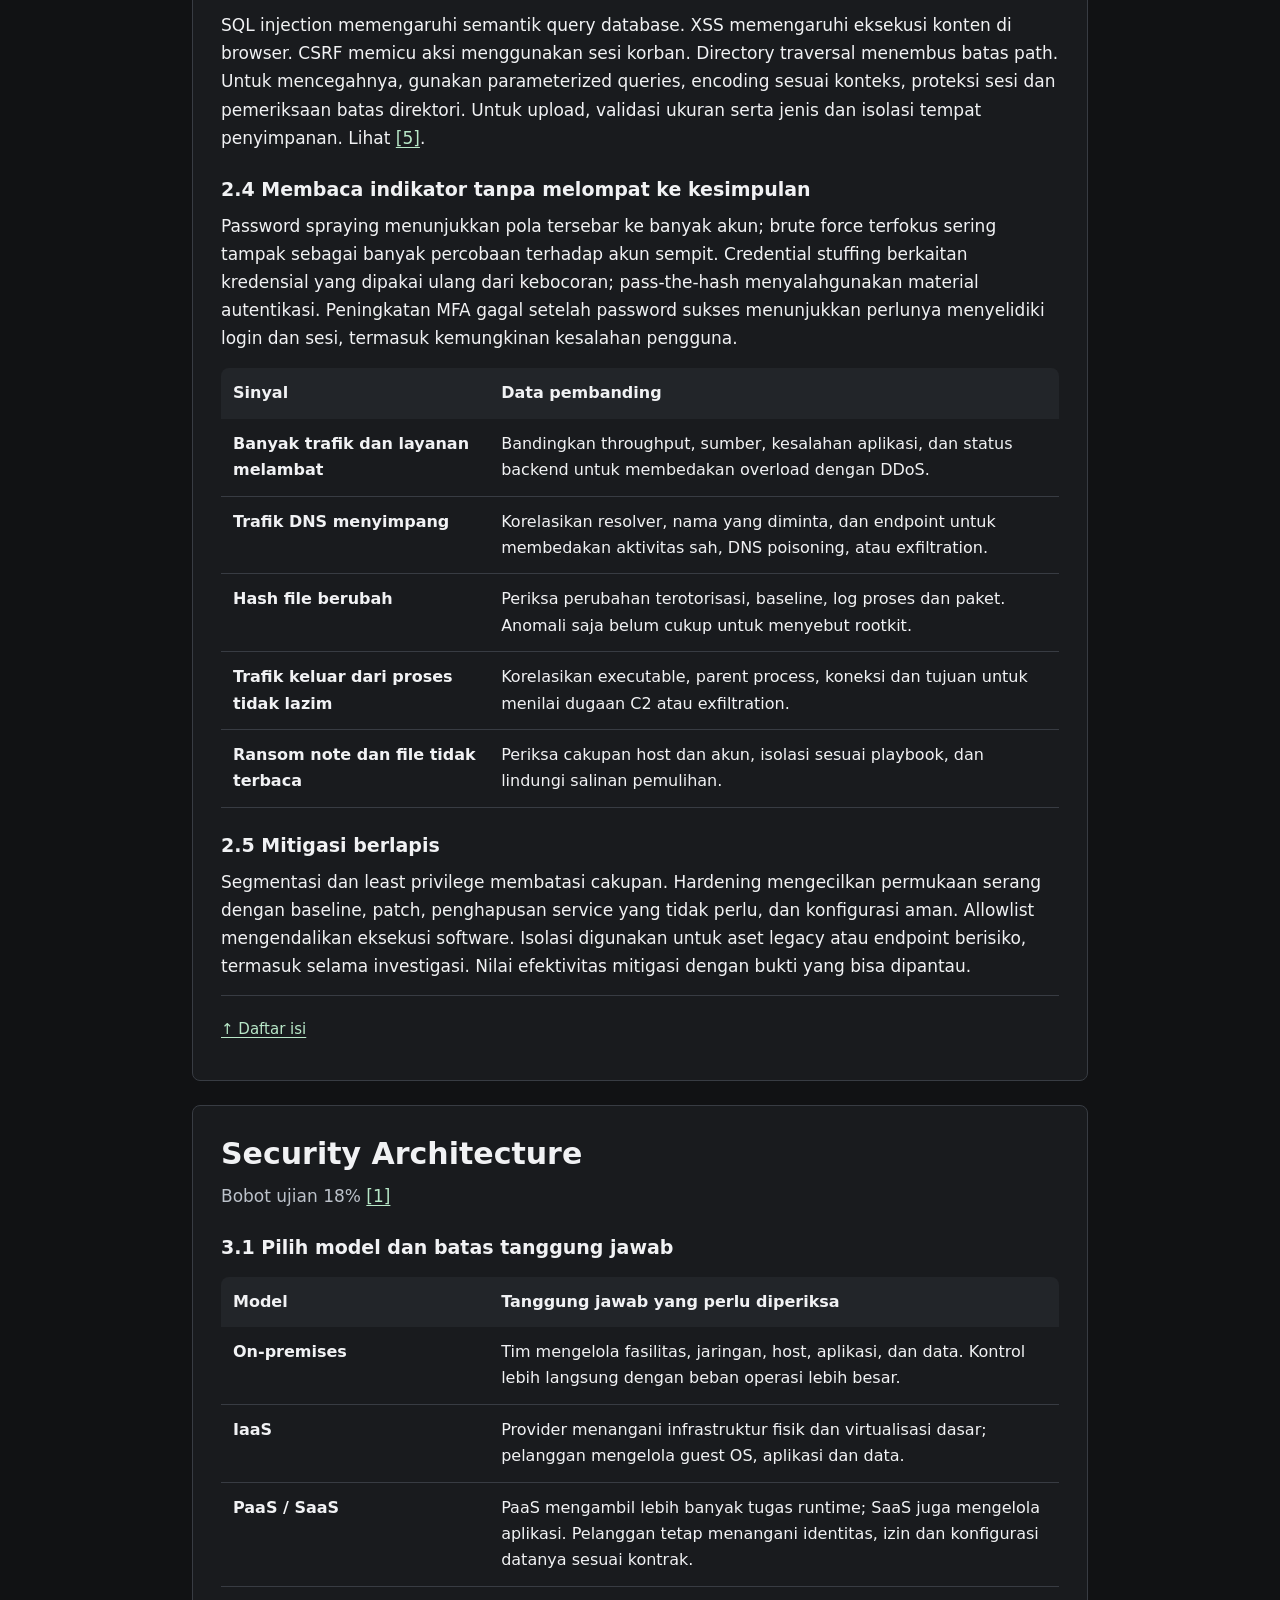
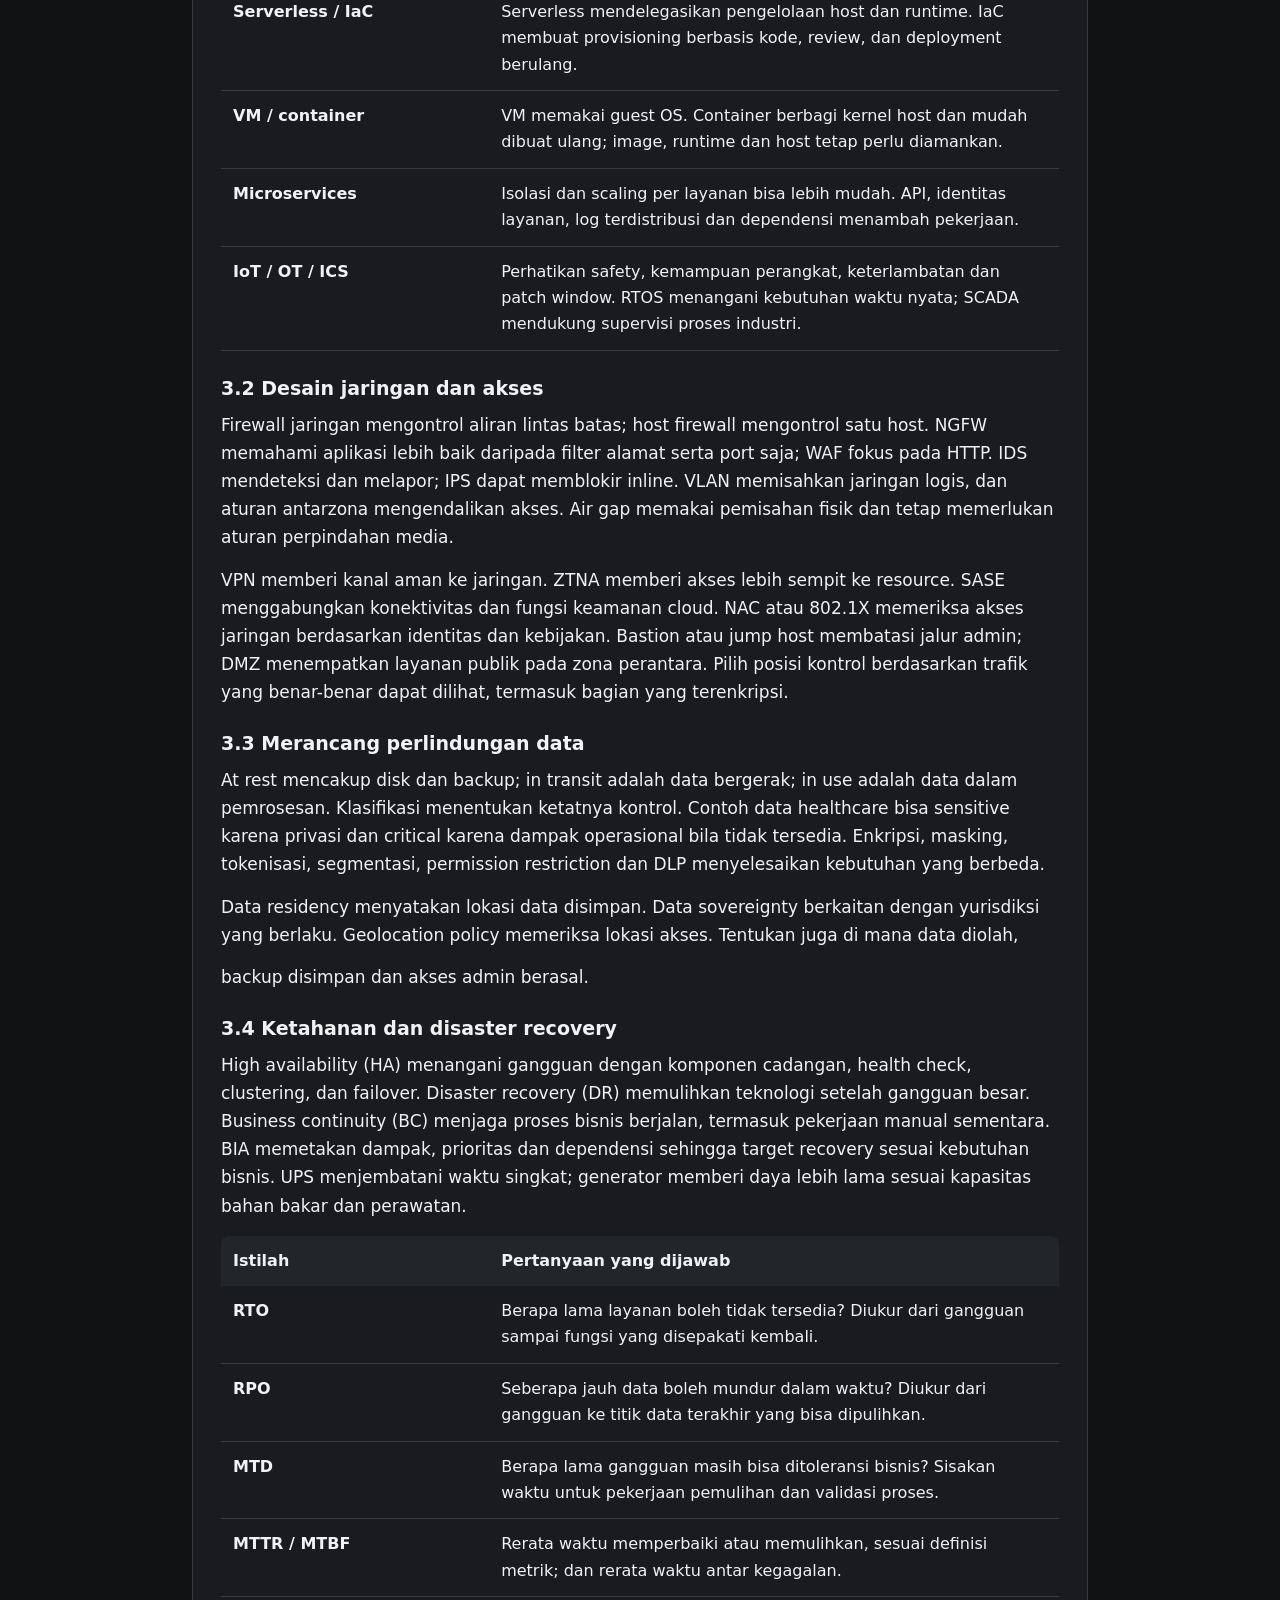
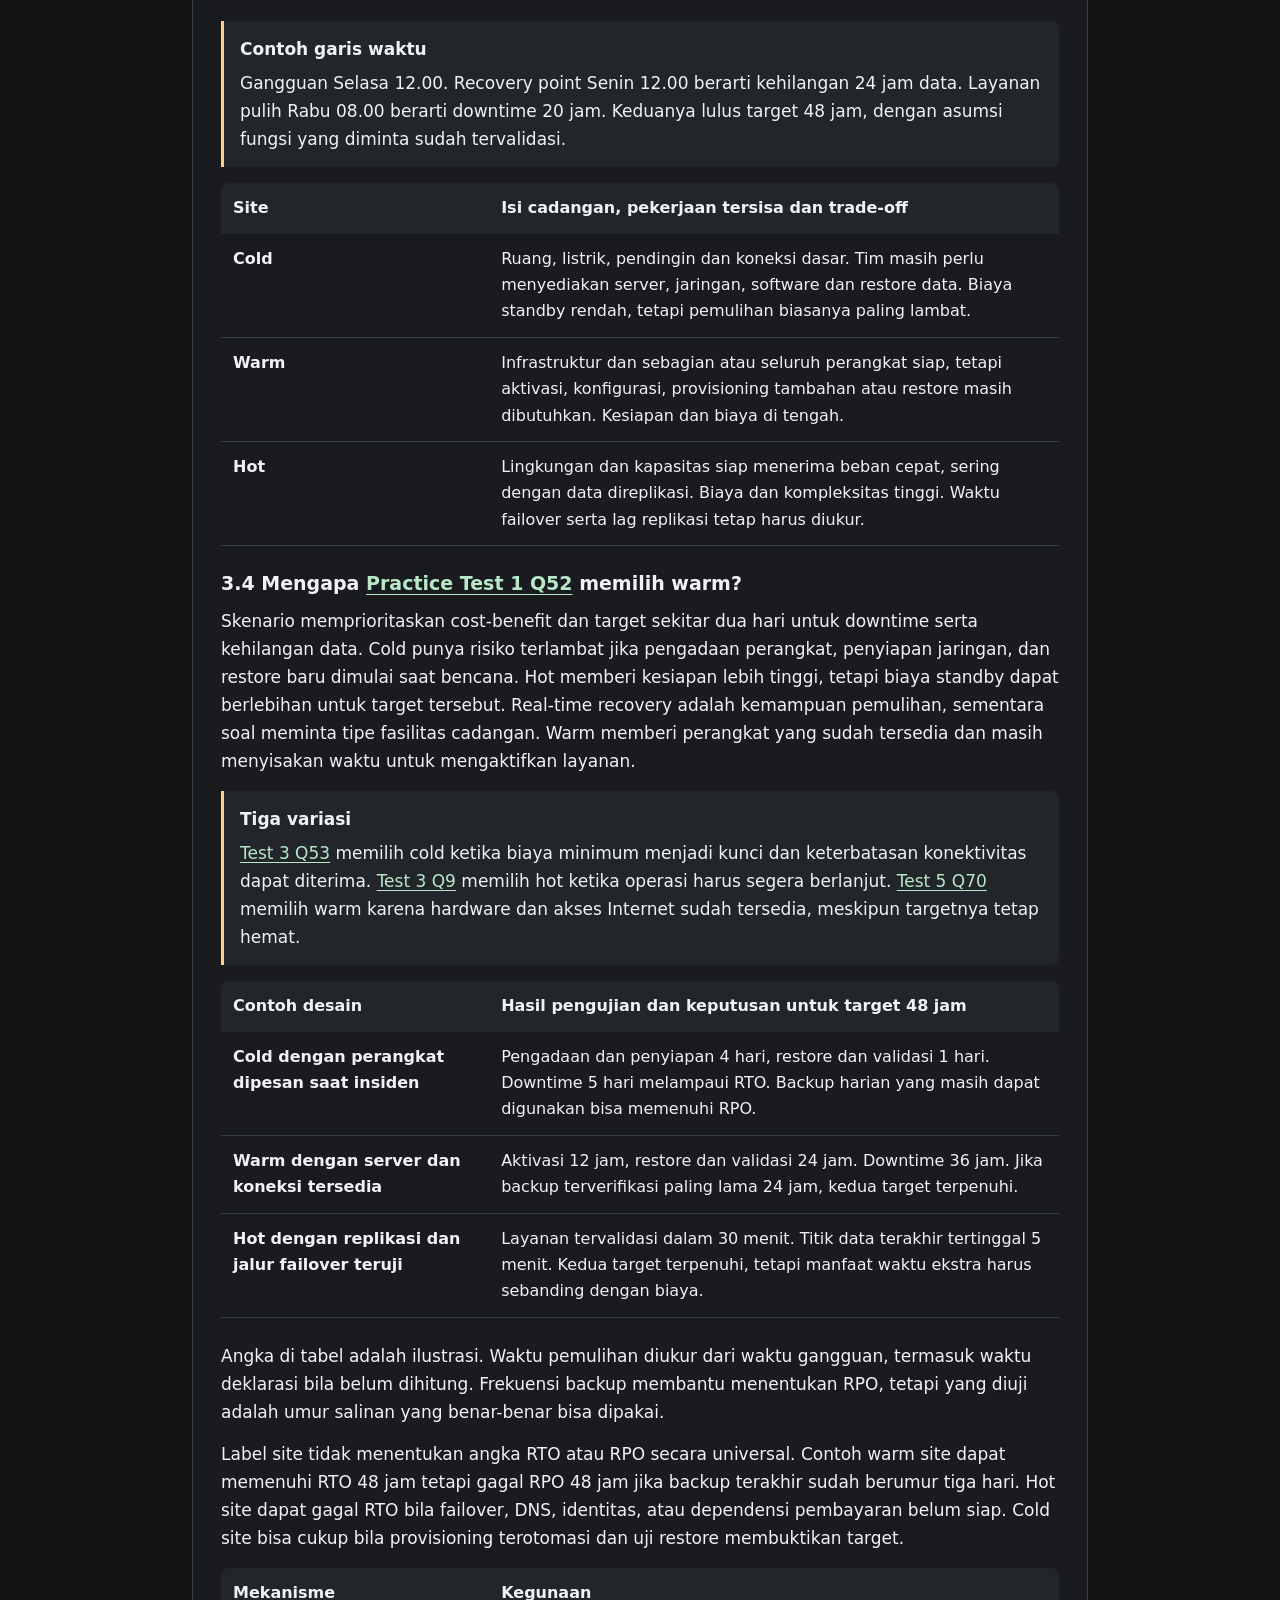
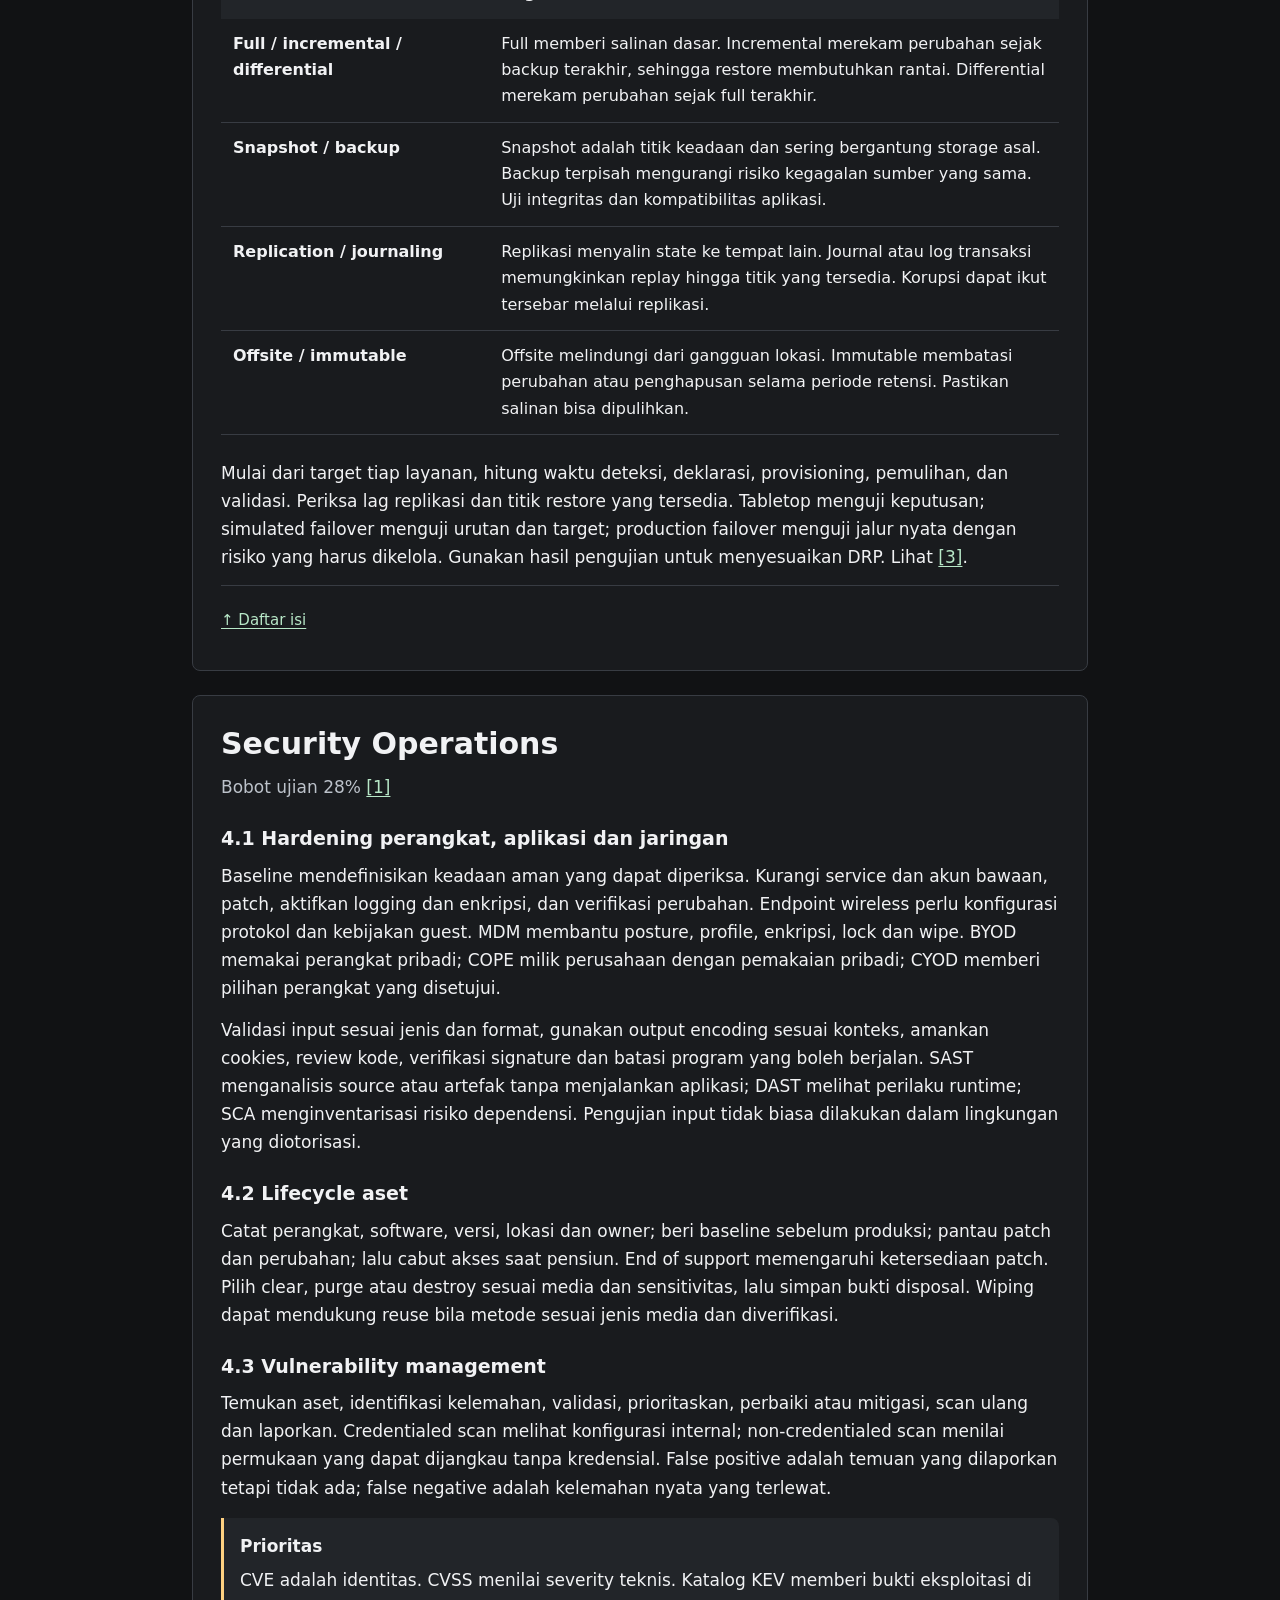
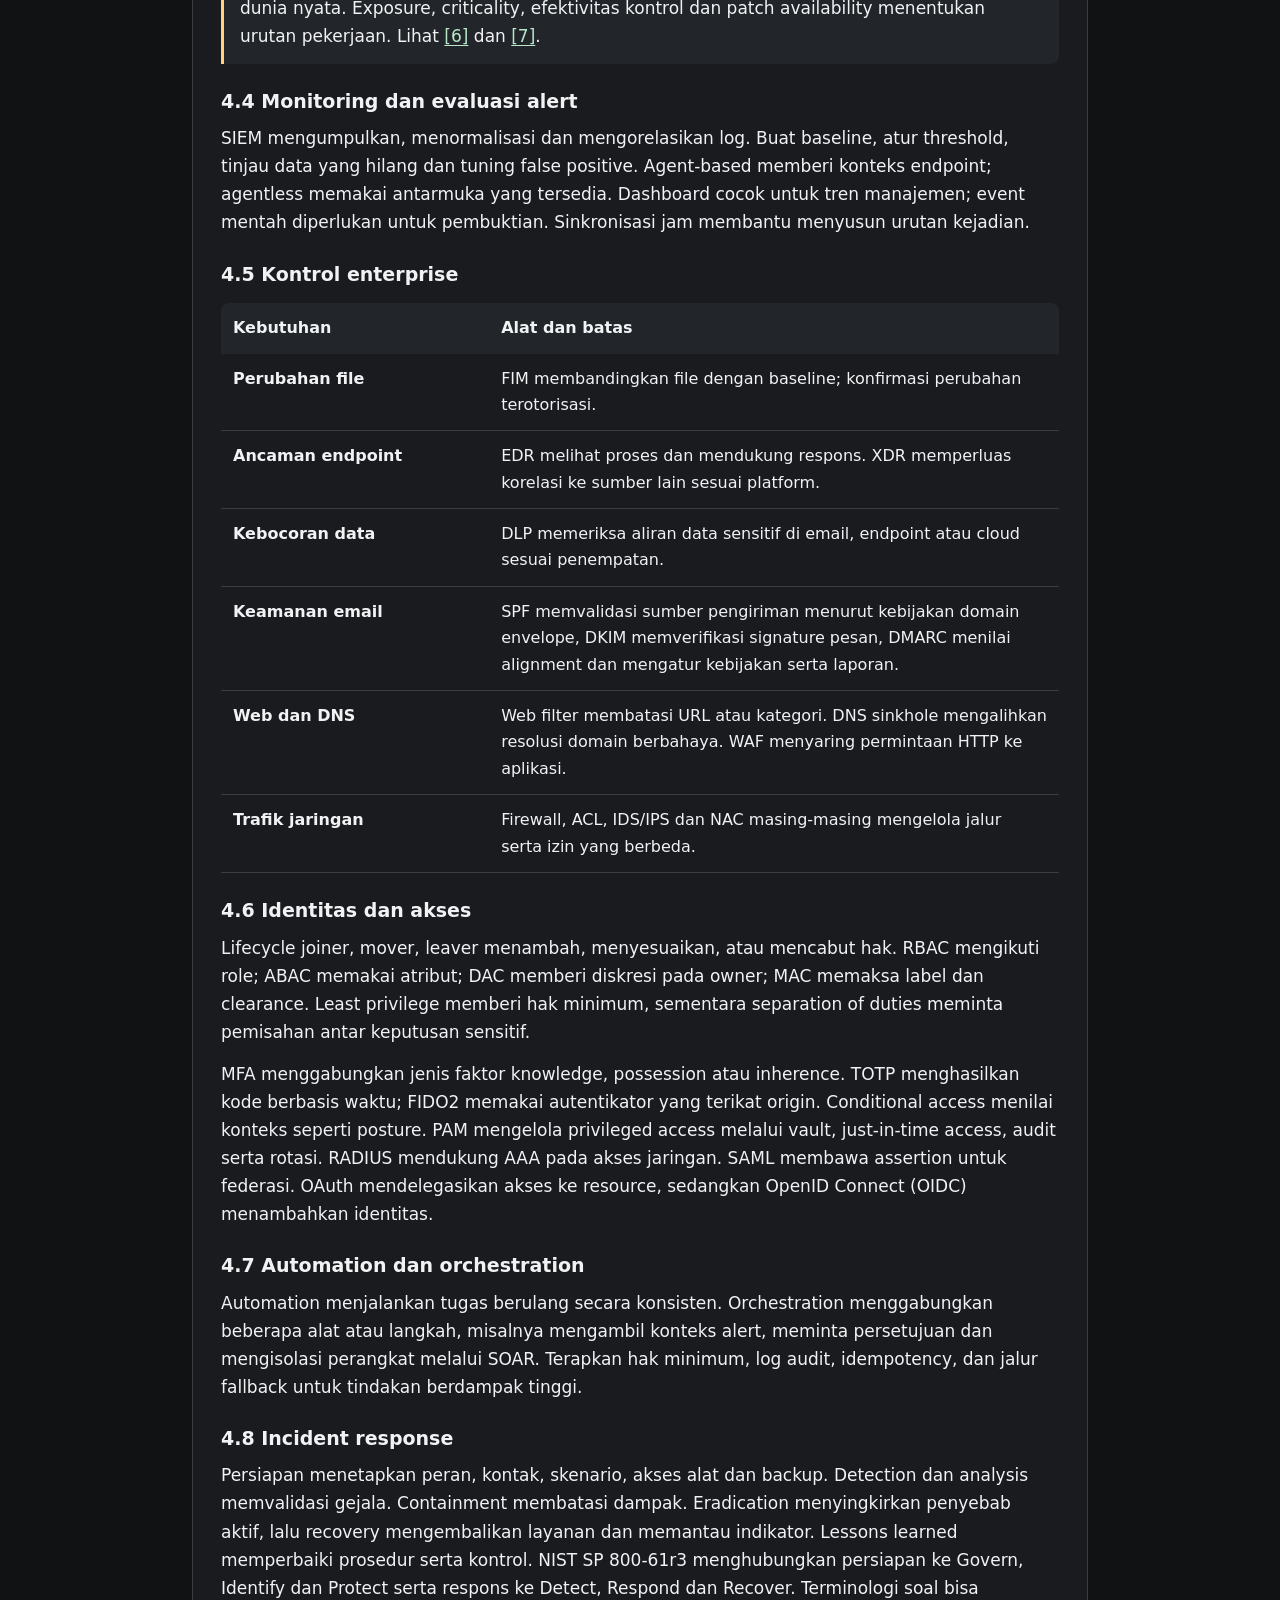
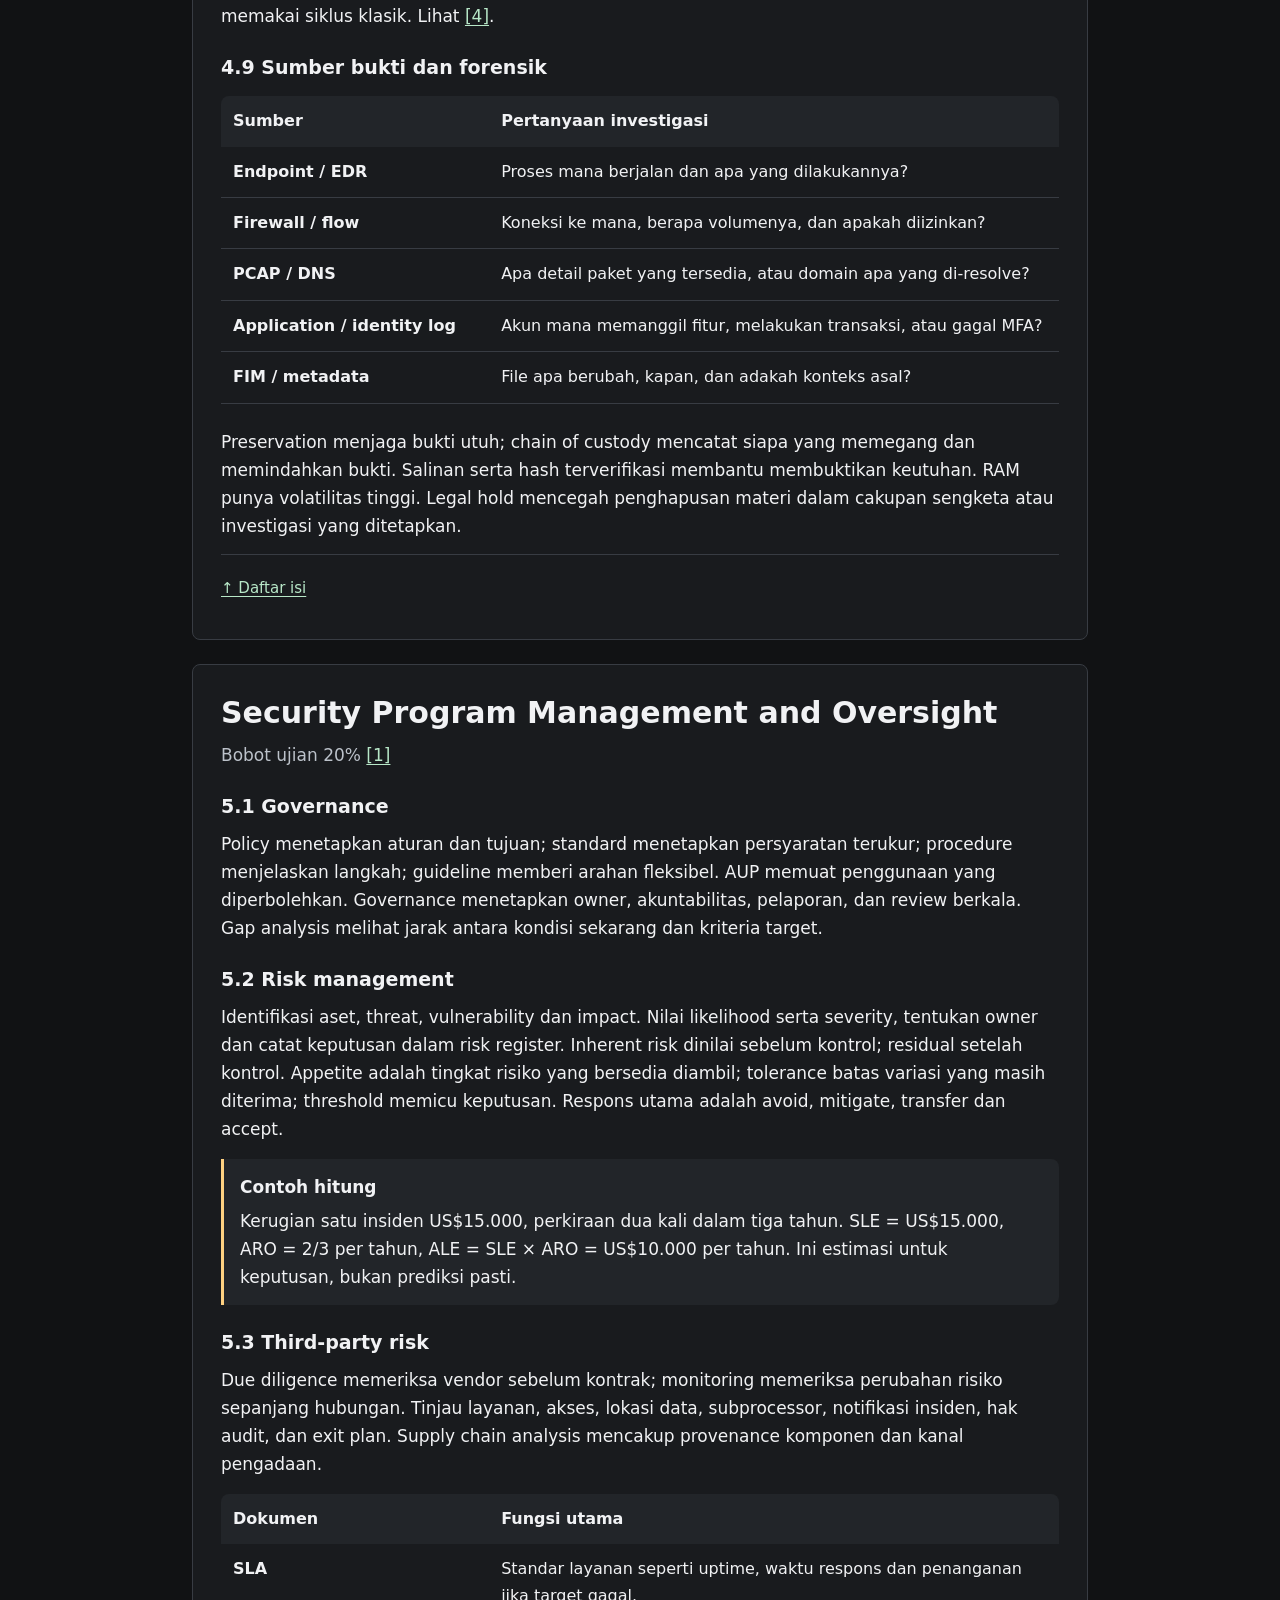
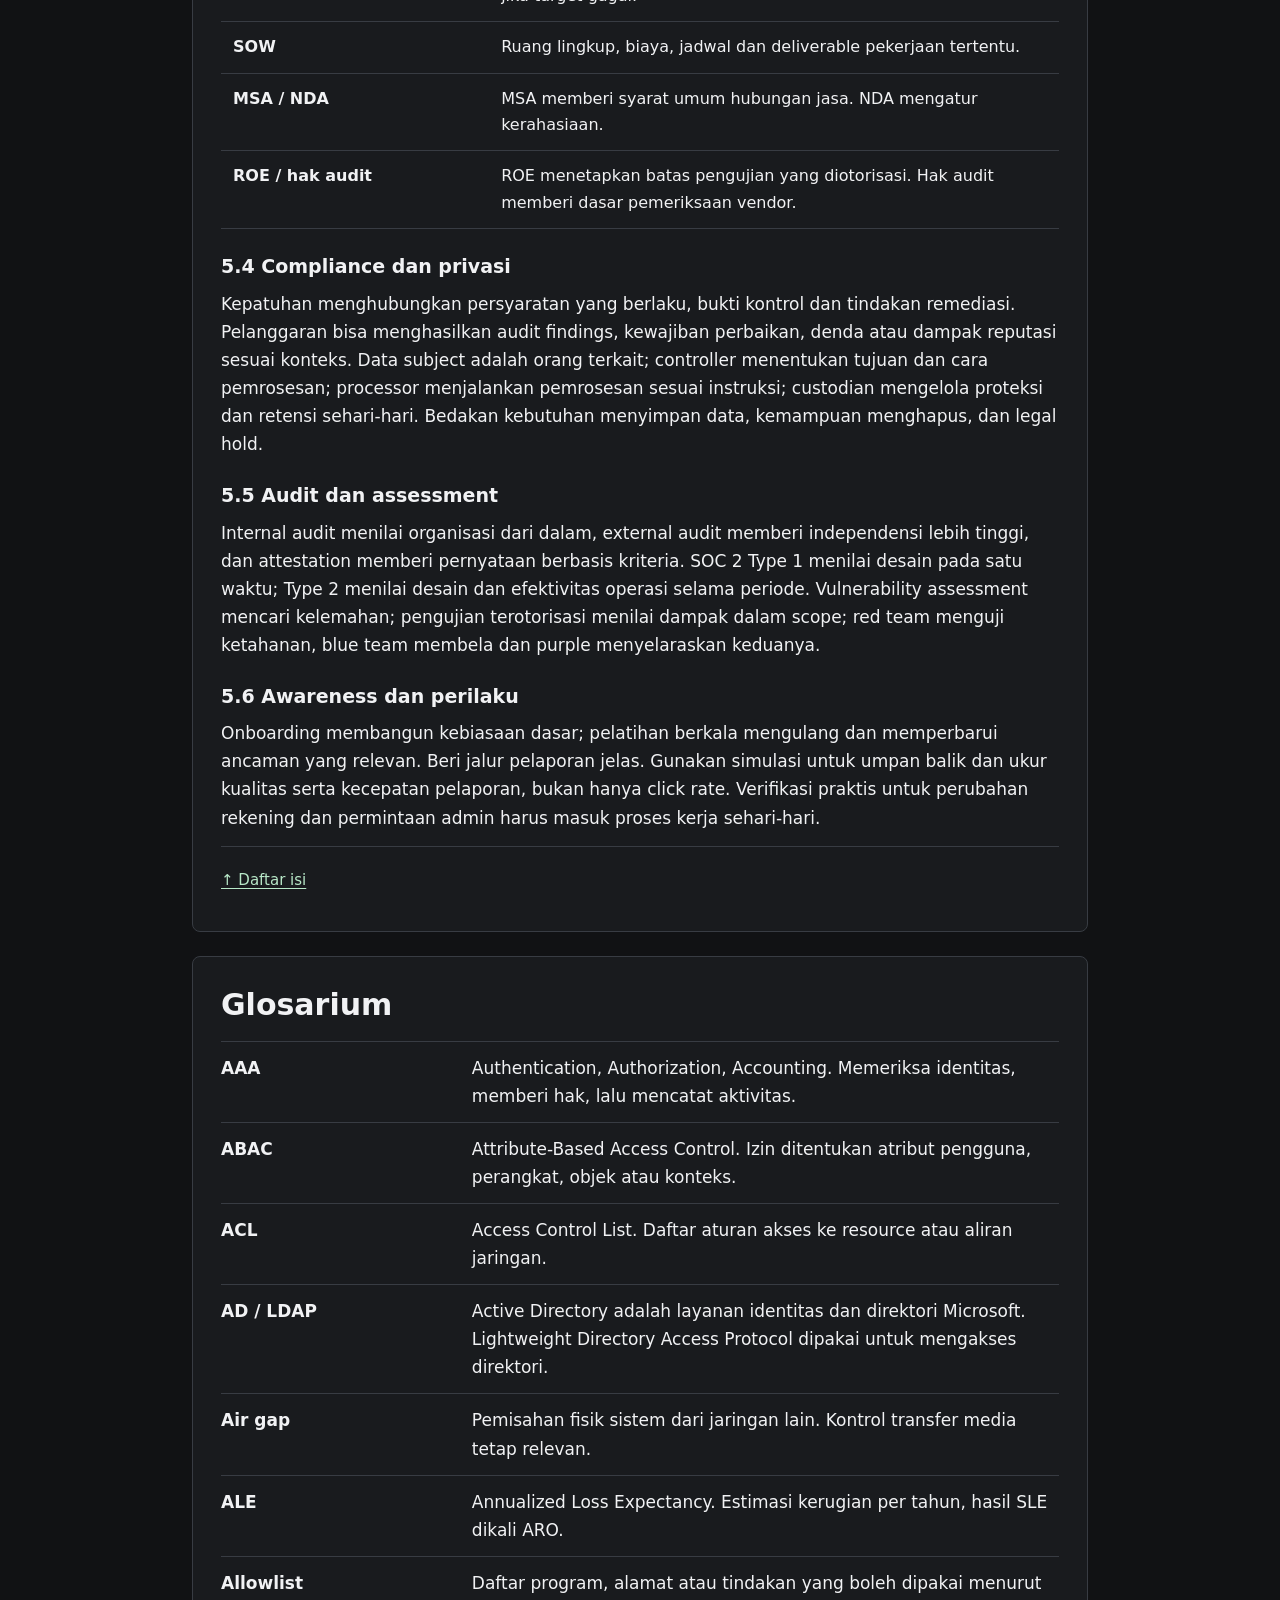
==== commit 4b0dc67d: "Use readable typography and a minimal neutral theme" ====
--- a/materi.html
+++ b/materi.html
@@ -5,7 +5,7 @@
 <meta name="viewport" content="width=device-width, initial-scale=1">
 <meta name="description" content="Materi lima domain CompTIA Security+ SY0-701, glosarium, dan pembahasan latihan.">
 <title>Materi Security+ SY0-701 · Study Lab</title>
-<link rel="stylesheet" href="style.css?v=9">
+<link rel="stylesheet" href="style.css?v=10">
 </head>
 <body class="study-page">
 <a class="skip" href="#main">Lewati ke konten</a>
--- a/style.css
+++ b/style.css
@@ -1,21 +1,24 @@
 :root {
   color-scheme: dark;
-  --bg: #090b0a;
-  --panel: #111512;
-  --panel2: #19201b;
-  --edge: #364439;
-  --text: #e9eee9;
-  --sub: #b3c1b6;
-  --green: #88e9a5;
+  --bg: #111214;
+  --panel: #191b1e;
+  --panel2: #222529;
+  --edge: #383c43;
+  --text: #f1f2f4;
+  --sub: #bcc2ca;
+  --green: #a2dbb6;
   --amber: #ffd181;
   --red: #ffaaa4;
-  --focus: #a4e9b8;
+  --focus: #b8e8c8;
+  --border-control: #737b87;
+  --selected: #22332a;
+  --mono: ui-monospace, SFMono-Regular, Consolas, monospace;
   --radius: 8px;
   --gutter: clamp(1rem, 3vw, 2rem);
   --panel-pad: clamp(1rem, 3vw, 1.75rem);
-  font-family: "IBM Plex Mono", ui-monospace, SFMono-Regular, Consolas, monospace;
+  font-family: system-ui, -apple-system, BlinkMacSystemFont, "Segoe UI", sans-serif;
   font-size: 100%;
-  line-height: 1.55;
+  line-height: 1.6;
 }
 
 *, *::before, *::after { box-sizing: border-box; }
@@ -127,7 +130,6 @@
   margin-bottom: 1.5rem;
 }
 .study-entry h2 { margin-bottom: .25rem; }
-.page-heading h1 { color: var(--green); }
 .study-entry .actions { margin: 0; }
 .grid, .dashboard-sidebar { display: grid; align-items: start; gap: 1.5rem; }
 .grid { grid-template-columns: minmax(0, 3fr) minmax(0, 2fr); }
@@ -144,7 +146,7 @@
 .mode strong { display: block; font-size: 1rem; }
 .mode span { display: block; margin-top: .375rem; color: var(--sub); font-size: .9375rem; }
 .mode:hover { background: var(--panel2); }
-.mode[aria-pressed="true"] { border-color: var(--green); background: #18291e; }
+.mode[aria-pressed="true"] { border-color: var(--green); background: var(--selected); }
 .fields { grid-template-columns: minmax(0, 3fr) minmax(0, 2fr); }
 .field { display: grid; align-content: start; gap: .375rem; min-width: 0; font-weight: 600; }
 .field input, .field select {
@@ -152,7 +154,7 @@
   min-width: 0;
   min-height: 2.875rem;
   padding: .5rem .75rem;
-  border: 1px solid #63766a;
+  border: 1px solid var(--border-control);
   border-radius: 8px;
   background: var(--bg);
   font-weight: 400;
@@ -168,7 +170,7 @@
   min-height: 2.75rem;
   max-width: 100%;
   padding: .5rem .875rem;
-  border: 1px solid #63766a;
+  border: 1px solid var(--border-control);
   border-radius: 8px;
   background: var(--panel2);
   color: var(--text);
@@ -180,7 +182,7 @@
 }
 .primary { background: var(--green); color: #0a261b; border-color: var(--green); }
 .primary:hover:not(:disabled) { background: #b0f2ce; color: #0a261b; }
-.secondary:hover:not(:disabled), .mini:hover:not(:disabled) { background: #27392c; color: var(--text); }
+.secondary:hover:not(:disabled), .mini:hover:not(:disabled) { background: #2f3339; color: var(--text); }
 
 .activity-cells { display: grid; grid-template-columns: repeat(3, minmax(0, 1fr)); gap: .625rem; margin: 0; }
 .activity-cells dt, .history-list time { color: var(--sub); font-size: .875rem; }
@@ -216,7 +218,7 @@
 .pill { padding: .3rem .6rem; border: 1px solid var(--edge); border-radius: 6px; background: var(--panel2); color: var(--sub); }
 .eyebrow { display: block; margin-bottom: .75rem; color: var(--amber); }
 .progress { display: block; width: 100%; height: .625rem; margin: .5rem 0 1.25rem; accent-color: var(--green); }
-.question { font-size: clamp(1.125rem, 2.2vw, 1.375rem); line-height: 1.55; font-weight: 600; white-space: pre-wrap; margin: 1.125rem 0; }
+.question { max-width: 68ch; font-size: clamp(1.125rem, 2vw, 1.3125rem); line-height: 1.55; font-weight: 600; white-space: pre-wrap; margin: 1.125rem 0; }
 .question-image, .option-image { display: block; max-width: 100%; height: auto; }
 .question-image { margin-block: 1rem; }
 .option-image { margin-top: .5rem; }
@@ -227,7 +229,7 @@
   gap: .625rem;
   min-width: 0;
   padding: .875rem;
-  border: 1px solid #63766a;
+  border: 1px solid var(--border-control);
   border-radius: 8px;
   background: var(--bg);
   cursor: pointer;
@@ -265,7 +267,7 @@
   min-height: 15rem;
   margin-top: 1.25rem;
   padding: var(--panel-pad);
-  border: 1px solid #63766a;
+  border: 1px solid var(--border-control);
   border-radius: 10px;
   background: var(--bg);
   text-align: left;
@@ -309,7 +311,7 @@
   font-weight: 600;
 }
 .study-weight { flex: none; color: var(--sub); text-decoration: none; font-variant-numeric: tabular-nums; }
-.study-section { font-family: Inter, system-ui, sans-serif; font-size: 1.0625rem; line-height: 1.65; }
+.study-section { font-size: 1.0625rem; line-height: 1.65; }
 .study-section h2 { font-size: clamp(1.375rem, 3vw, 1.875rem); }
 .study-section h3 { margin-block: 1.5rem .625rem; font-size: 1.1875rem; }
 .study-section p { margin-block: .5rem .875rem; }
@@ -419,7 +421,7 @@
   background: var(--panel);
   color: var(--text);
 }
-.exam-dialog::backdrop { background: #060906dd; }
+.exam-dialog::backdrop { background: #08090bdd; }
 .exam-dialog p { margin-top: .5rem; }
 .exam-question-grid {
   display: grid;
@@ -436,7 +438,7 @@
   background: var(--bg);
   font-variant-numeric: tabular-nums;
 }
-.exam-question-answered { background: #18291e; border-color: var(--green); }
+.exam-question-answered { background: var(--selected); border-color: var(--green); }
 .exam-question[aria-current="step"] { outline: 2px solid var(--focus); outline-offset: -2px; }
 .exam-question span { color: var(--amber); }
 .exam-result-note { margin-top: .75rem; color: var(--sub); }
@@ -478,10 +480,9 @@
   border-left: 3px solid var(--green);
   background: var(--bg);
 }
-.pbq-exhibit h3 { color: var(--green); }
 .pbq-exhibit pre {
   margin: .5rem 0 0;
-  font: inherit;
+  font: .9375rem/1.55 var(--mono);
   white-space: pre-wrap;
   overflow-wrap: anywhere;
 }
@@ -501,7 +502,7 @@
 }
 .pbq-actions button, .pbq-slot { width: 100%; justify-content: flex-start; text-align: left; }
 .pbq-actions button[draggable="true"] { cursor: grab; }
-.pbq-actions button[aria-pressed="true"] { border-color: var(--green); background: #18291e; }
+.pbq-actions button[aria-pressed="true"] { border-color: var(--green); background: var(--selected); }
 .pbq-slots li { display: flex; align-items: stretch; gap: .4rem; min-width: 0; }
 .pbq-slot { display: grid; gap: .15rem; border-style: dashed; }
 .pbq-clear { flex: none; padding-inline: .75rem; }
@@ -515,7 +516,7 @@
   border: 1px solid var(--edge);
   border-radius: 7px;
 }
-.pbq-matrix-head { background: var(--panel2); color: var(--green); }
+.pbq-matrix-head { background: var(--panel2); color: var(--text); font-weight: 600; }
 .pbq-matrix-row .pbq-field { padding: 0; border: 0; background: transparent; }
 .pbq-cell-label { display: none; }
 .pbq-topology { display: grid; gap: 1.5rem; margin-top: 1rem; }
@@ -531,7 +532,7 @@
   height: 1.5rem;
   bottom: 100%;
   left: calc(50% - 1px);
-  background: var(--focus);
+  background: var(--border-control);
   content: "";
 }
 .pbq-node {
@@ -544,7 +545,7 @@
   border-radius: 7px;
   background: var(--panel2);
 }
-.pbq-node > h3 { color: var(--green); text-align: center; }
+.pbq-node > h3 { text-align: center; }
 .pbq-node .pbq-field { padding: 0; border: 0; background: transparent; }
 @media (max-width: 40rem) {
   .pbq-sequence, .pbq-matrix-row { grid-template-columns: minmax(0, 1fr); }
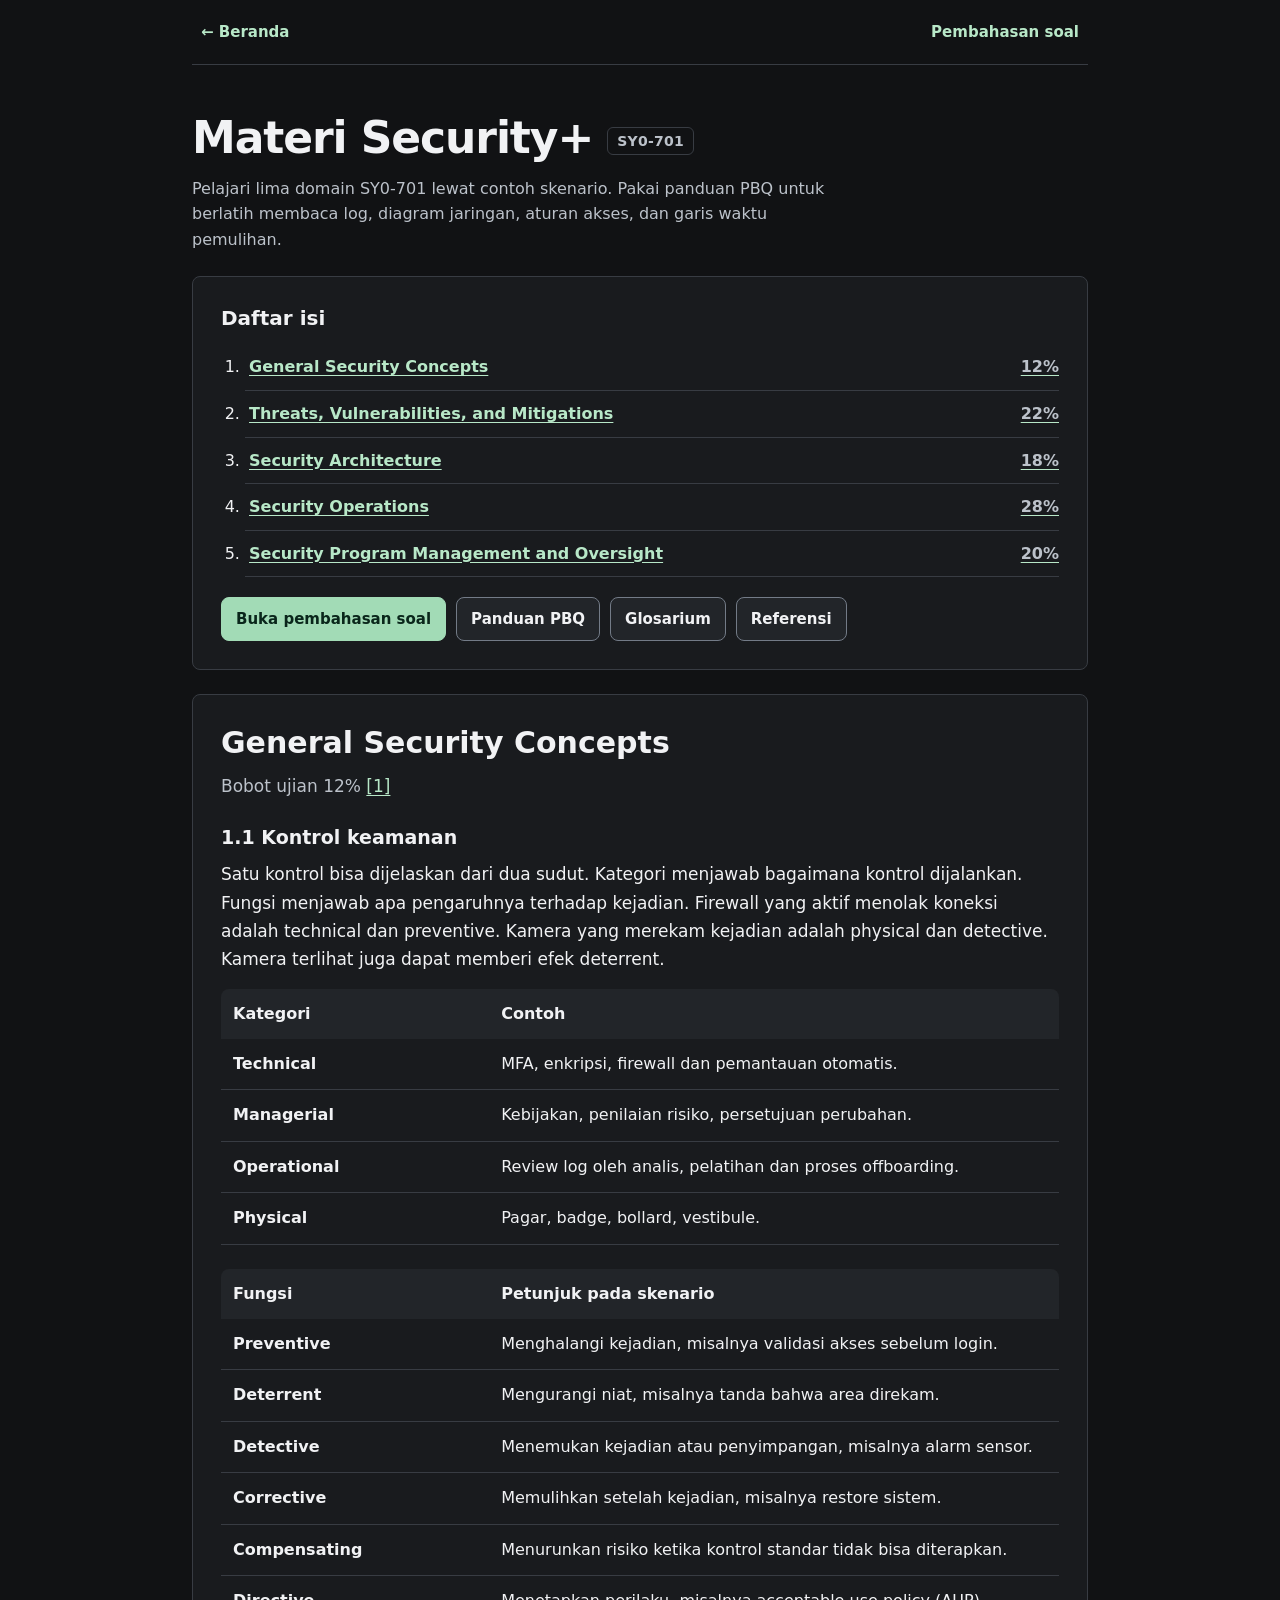
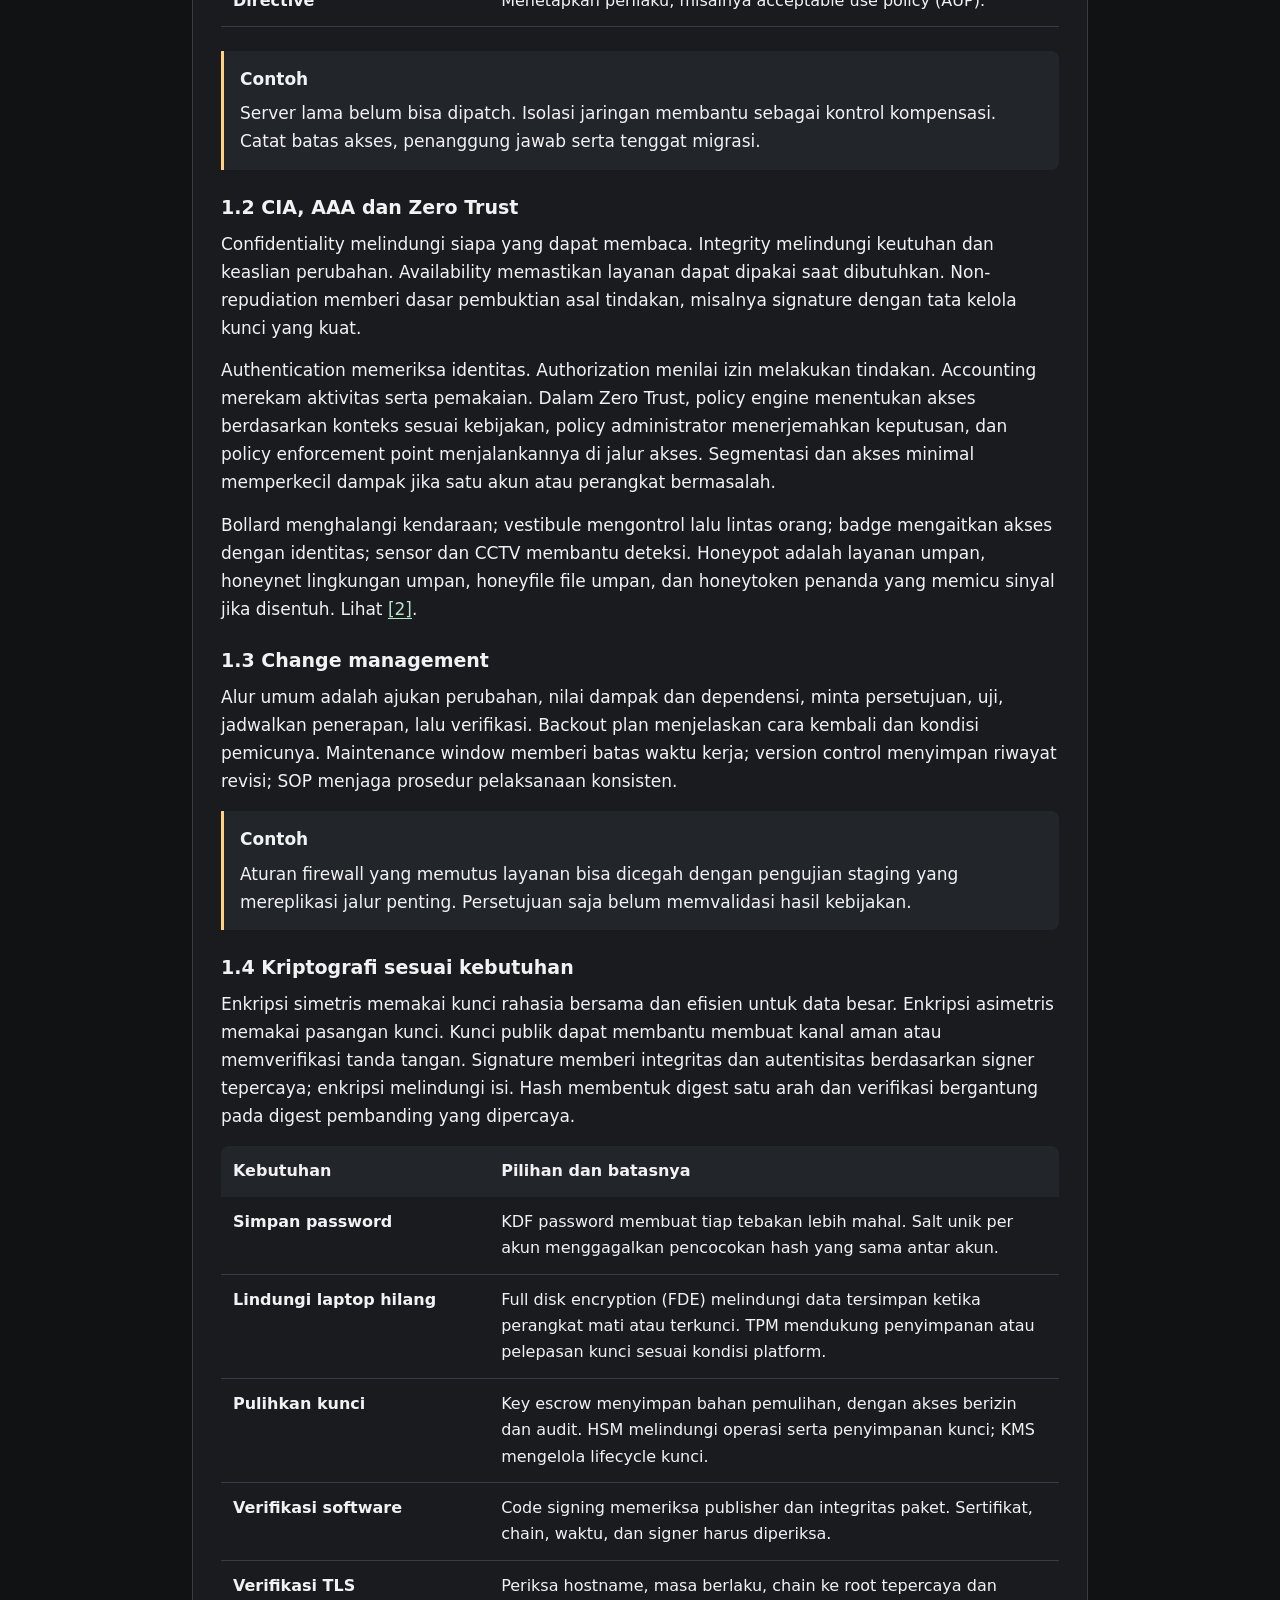
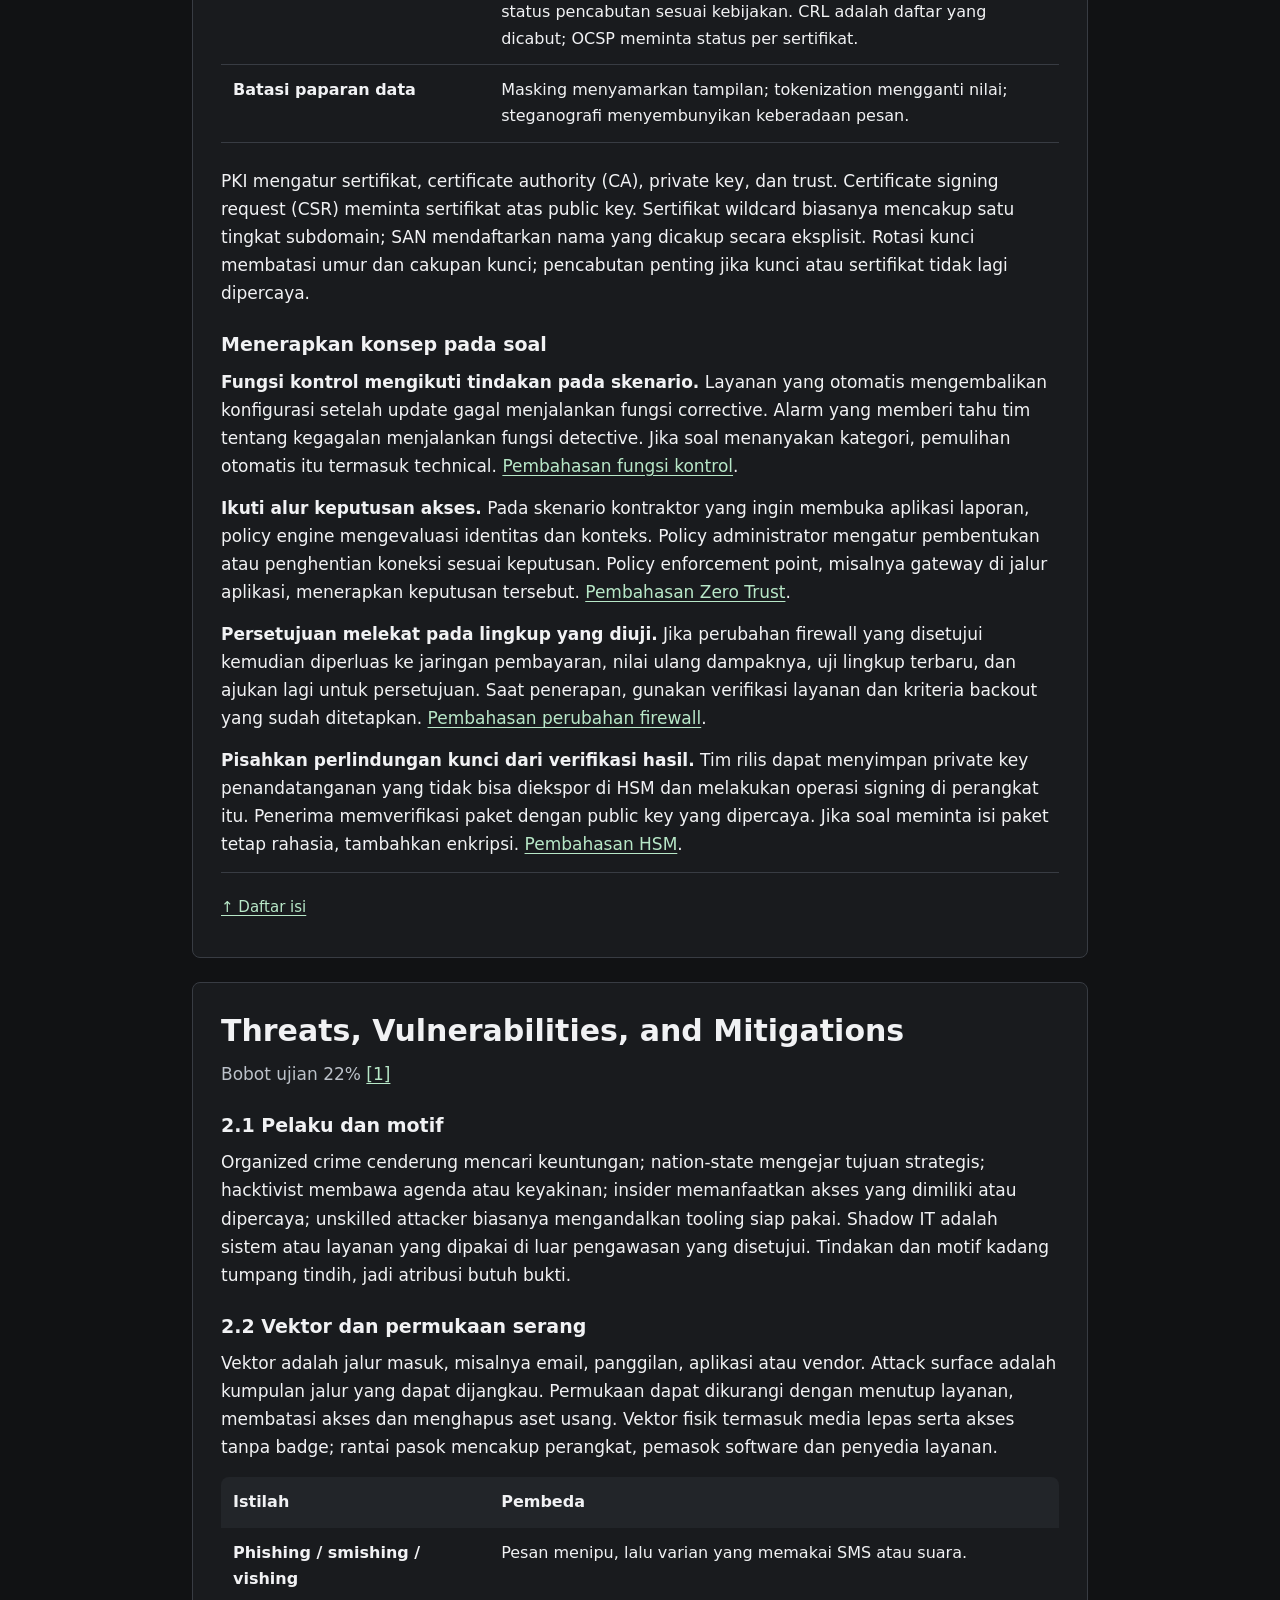
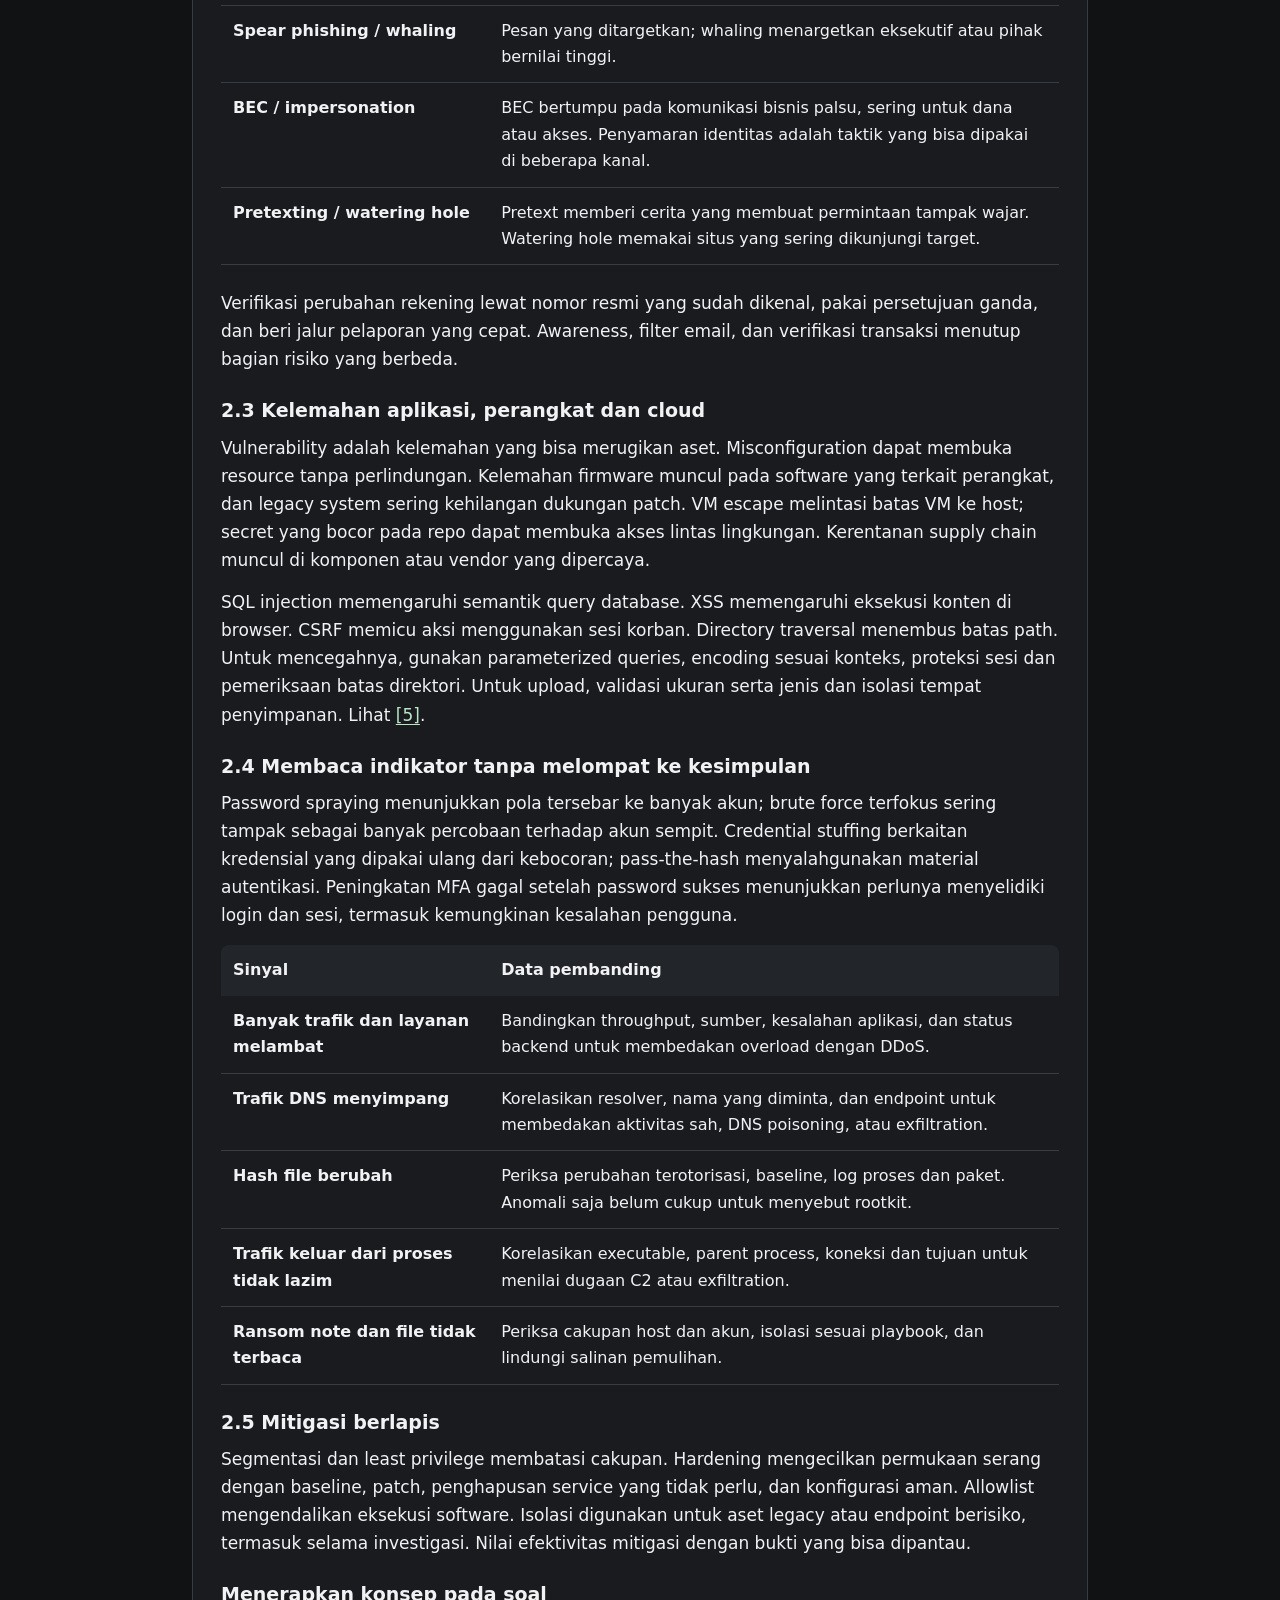
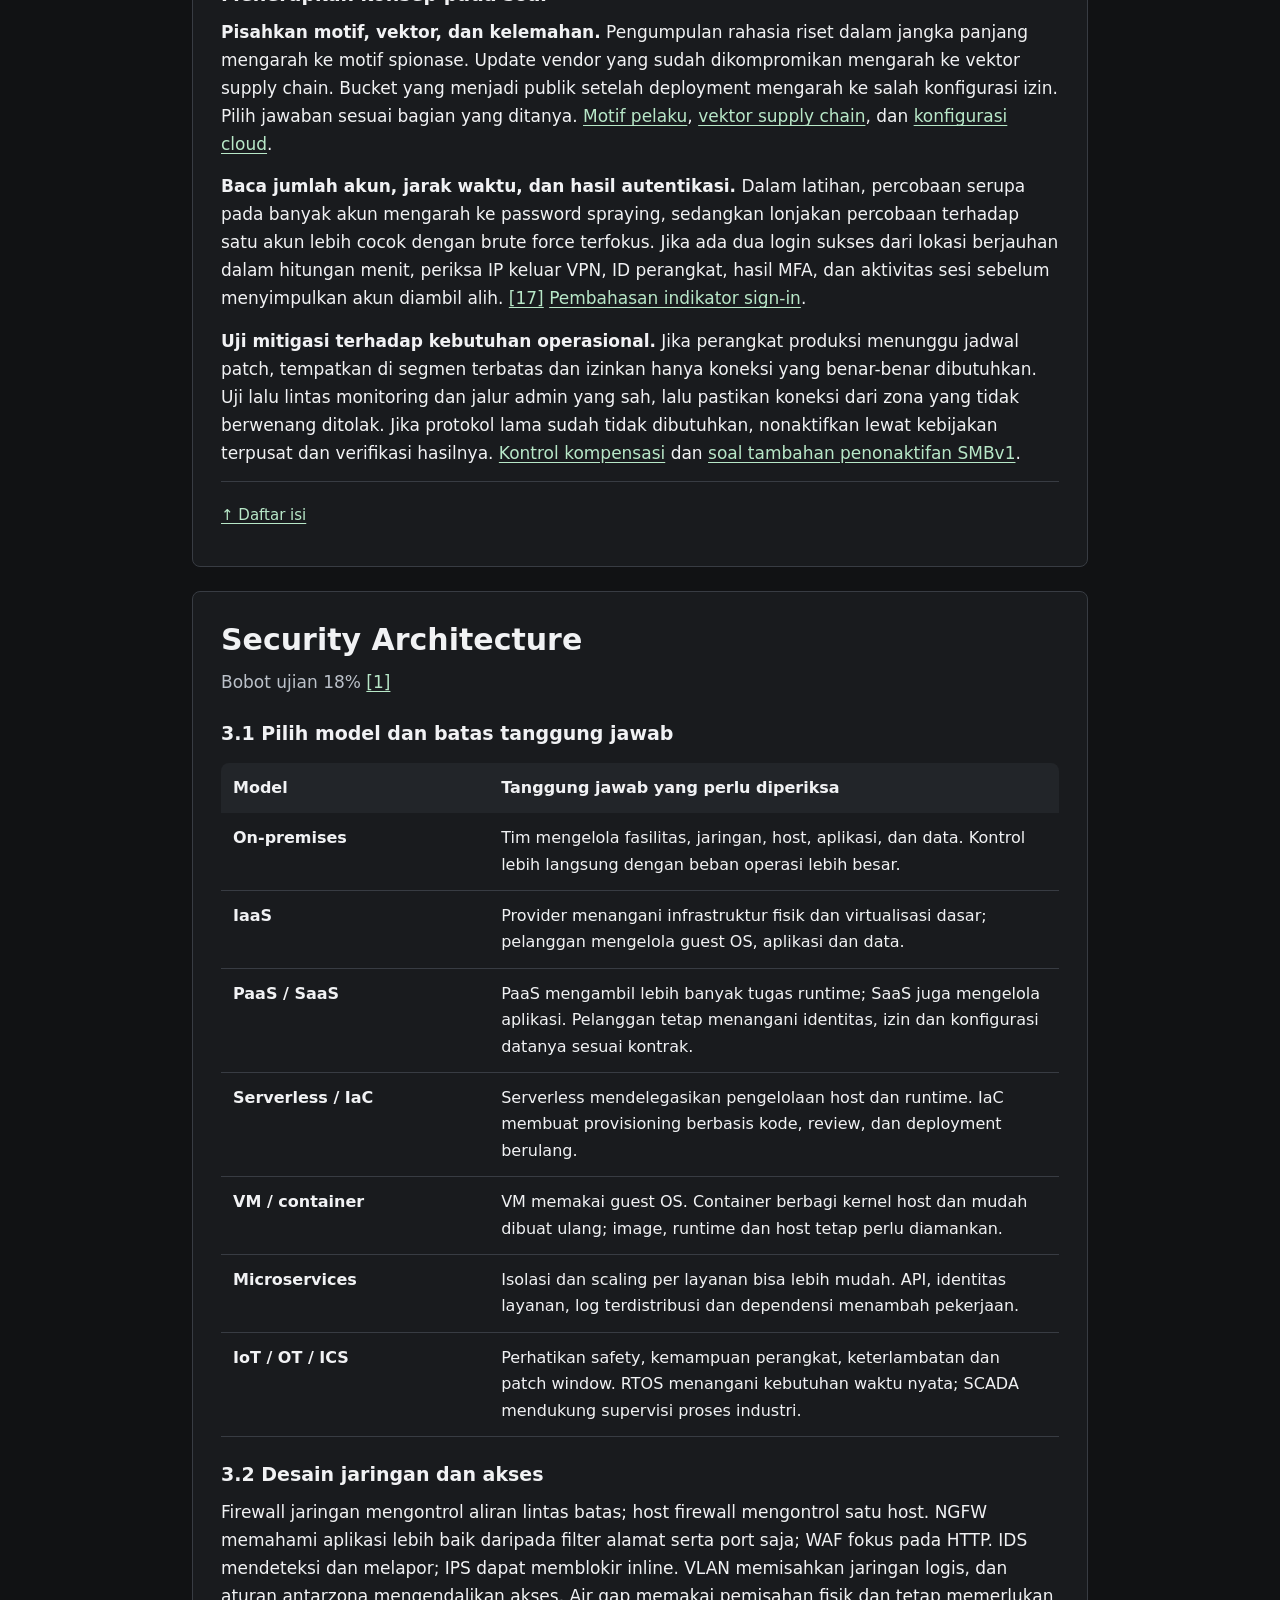
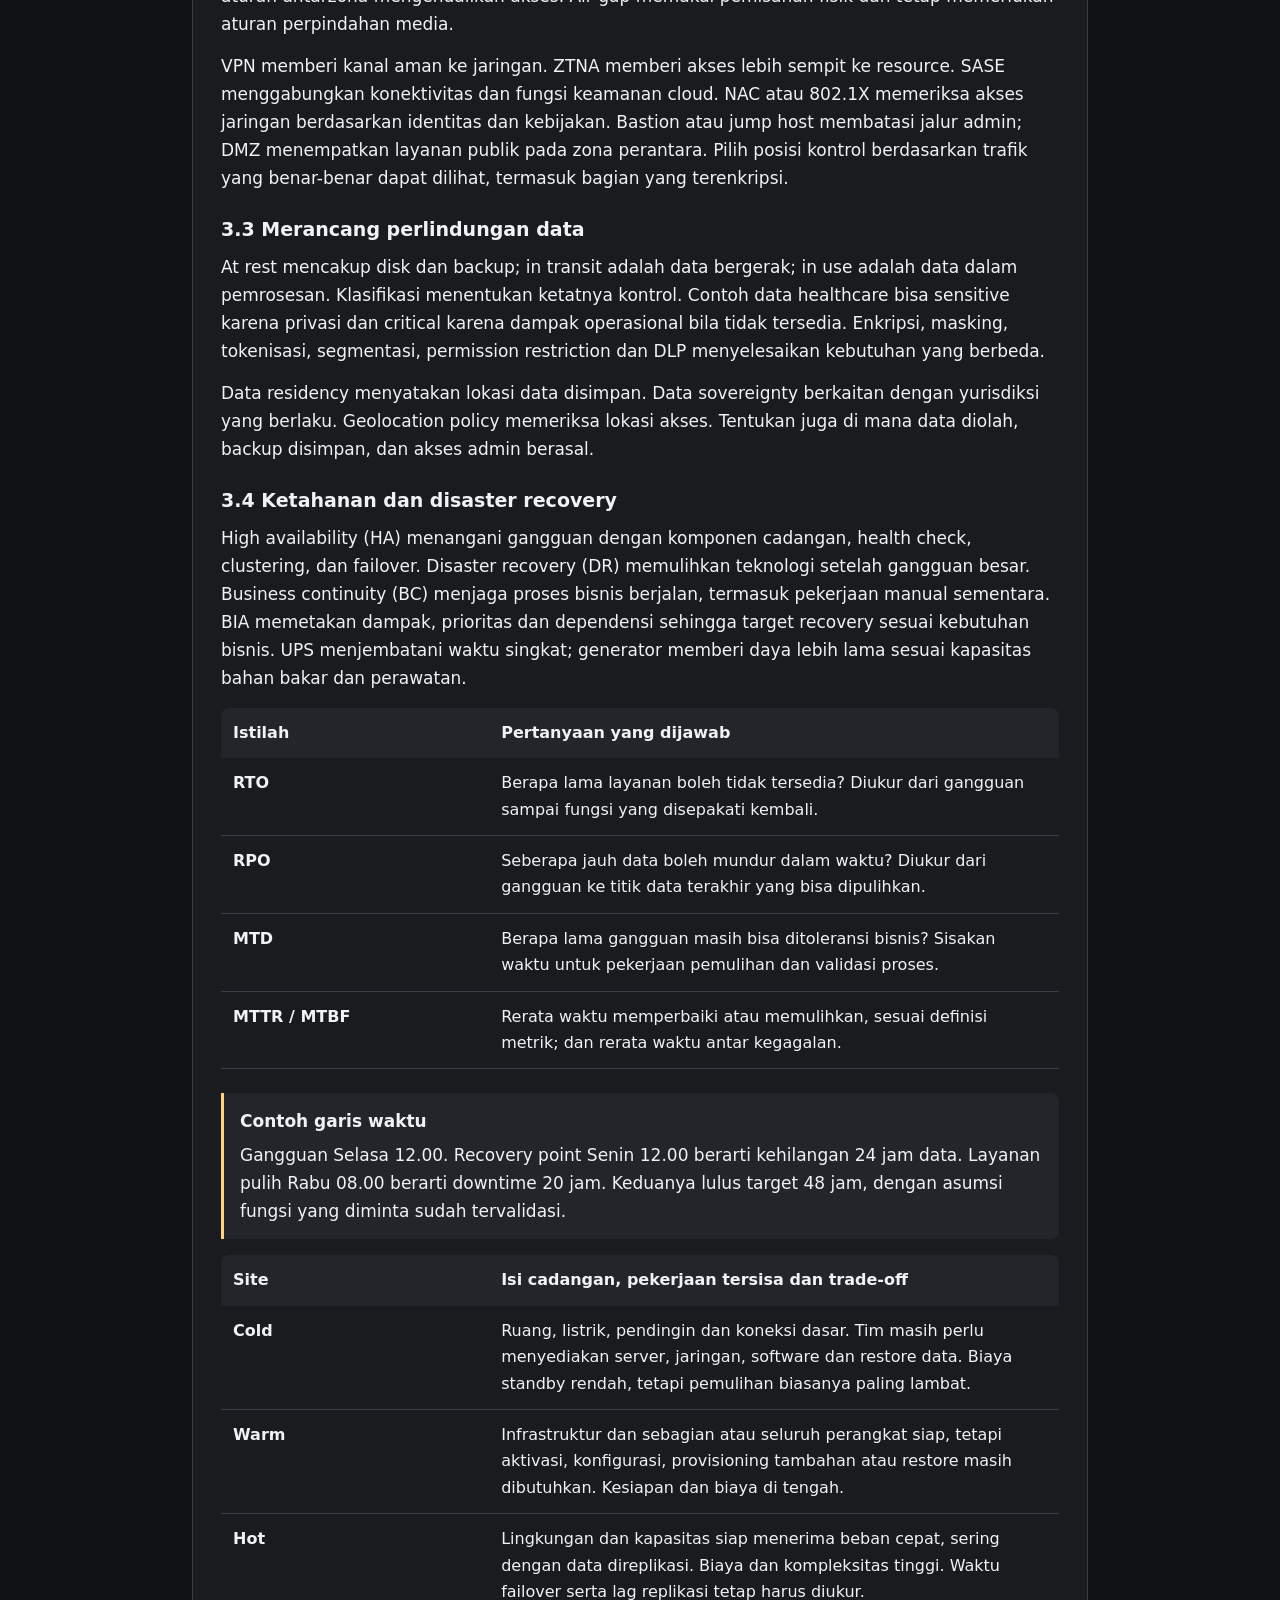
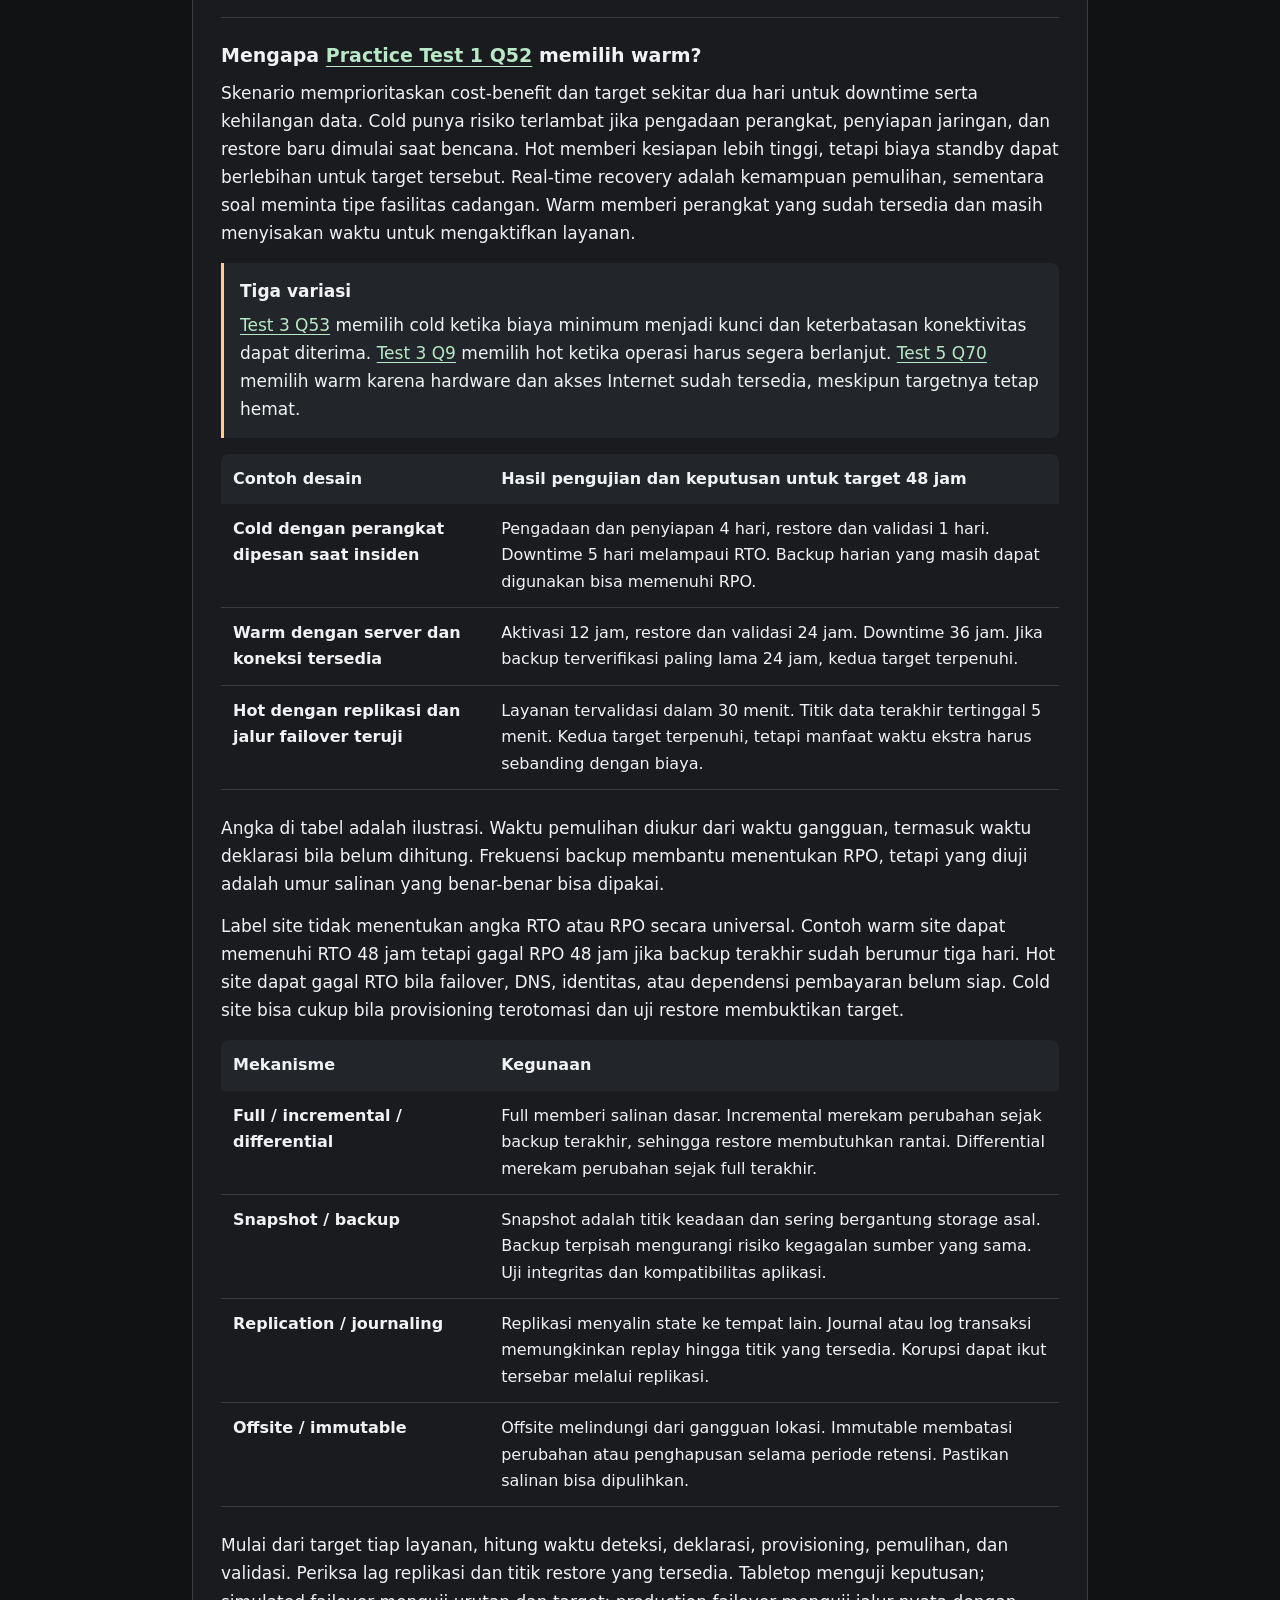
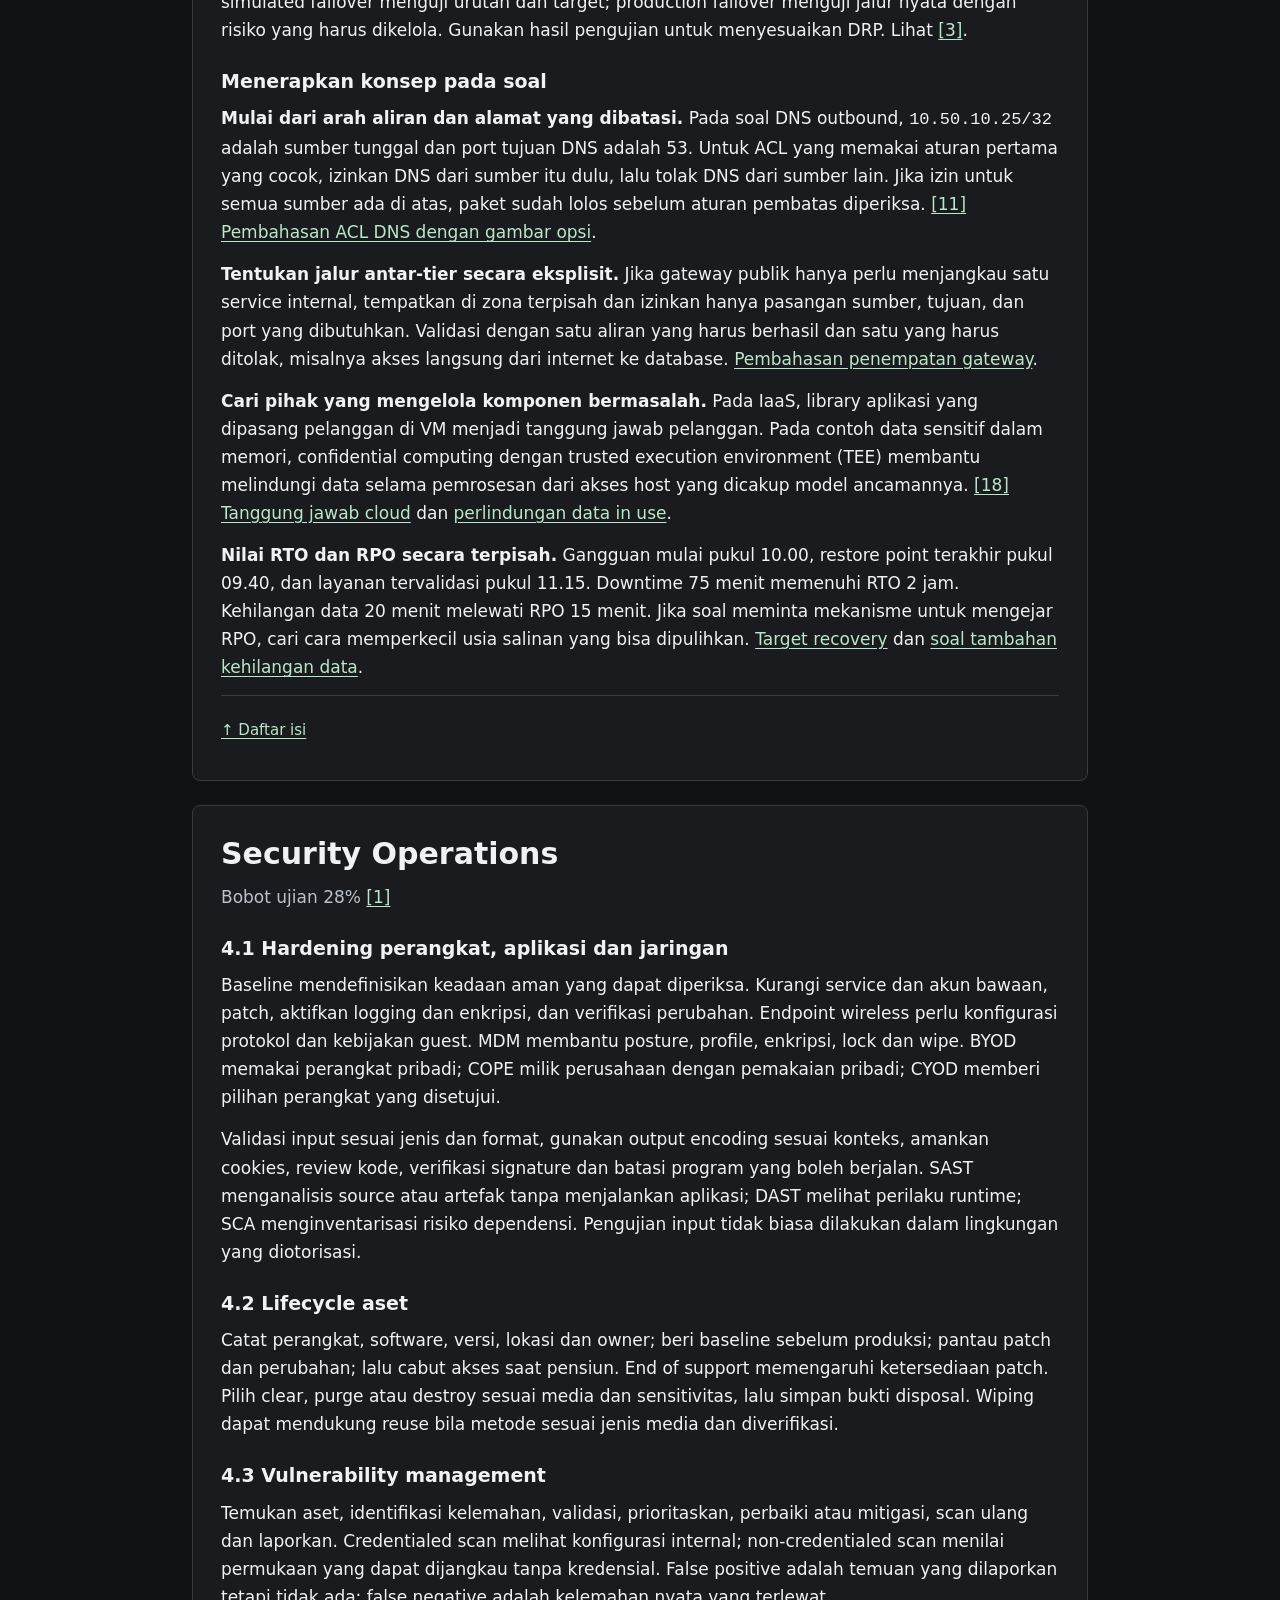
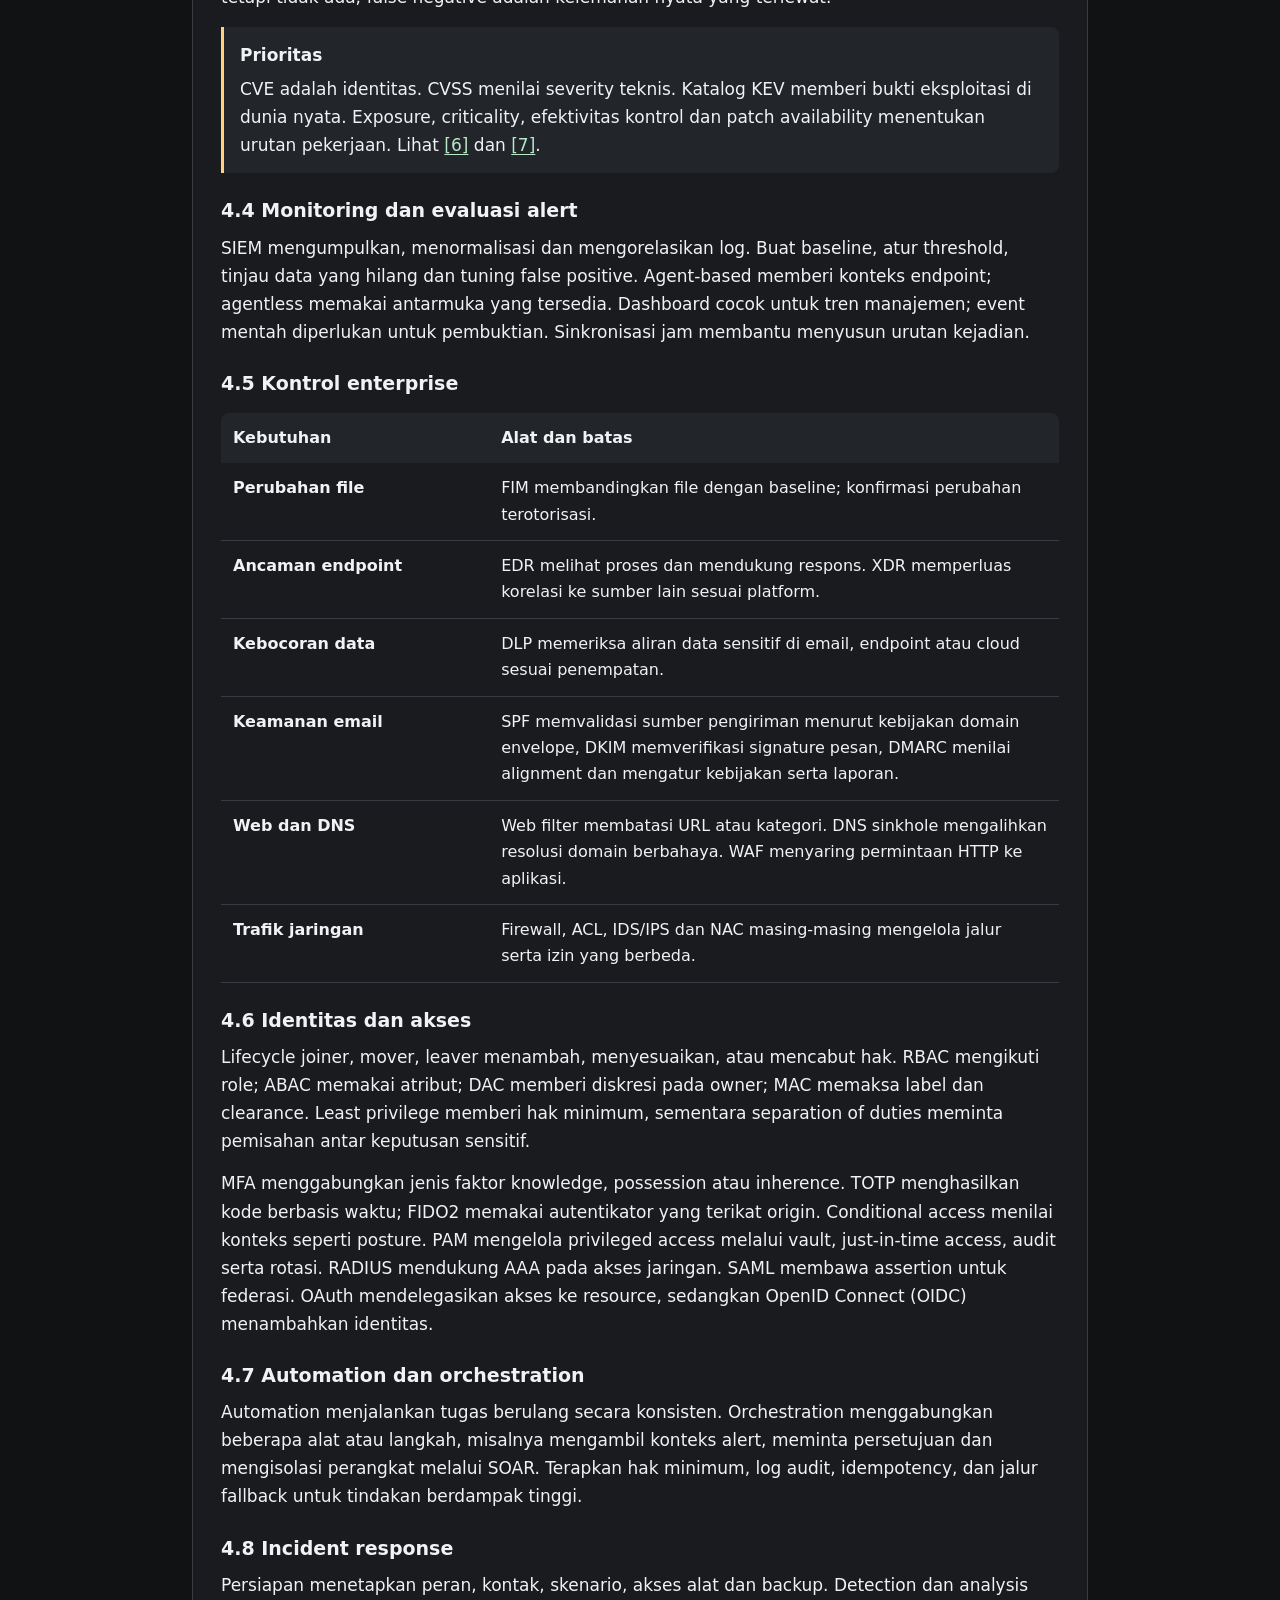
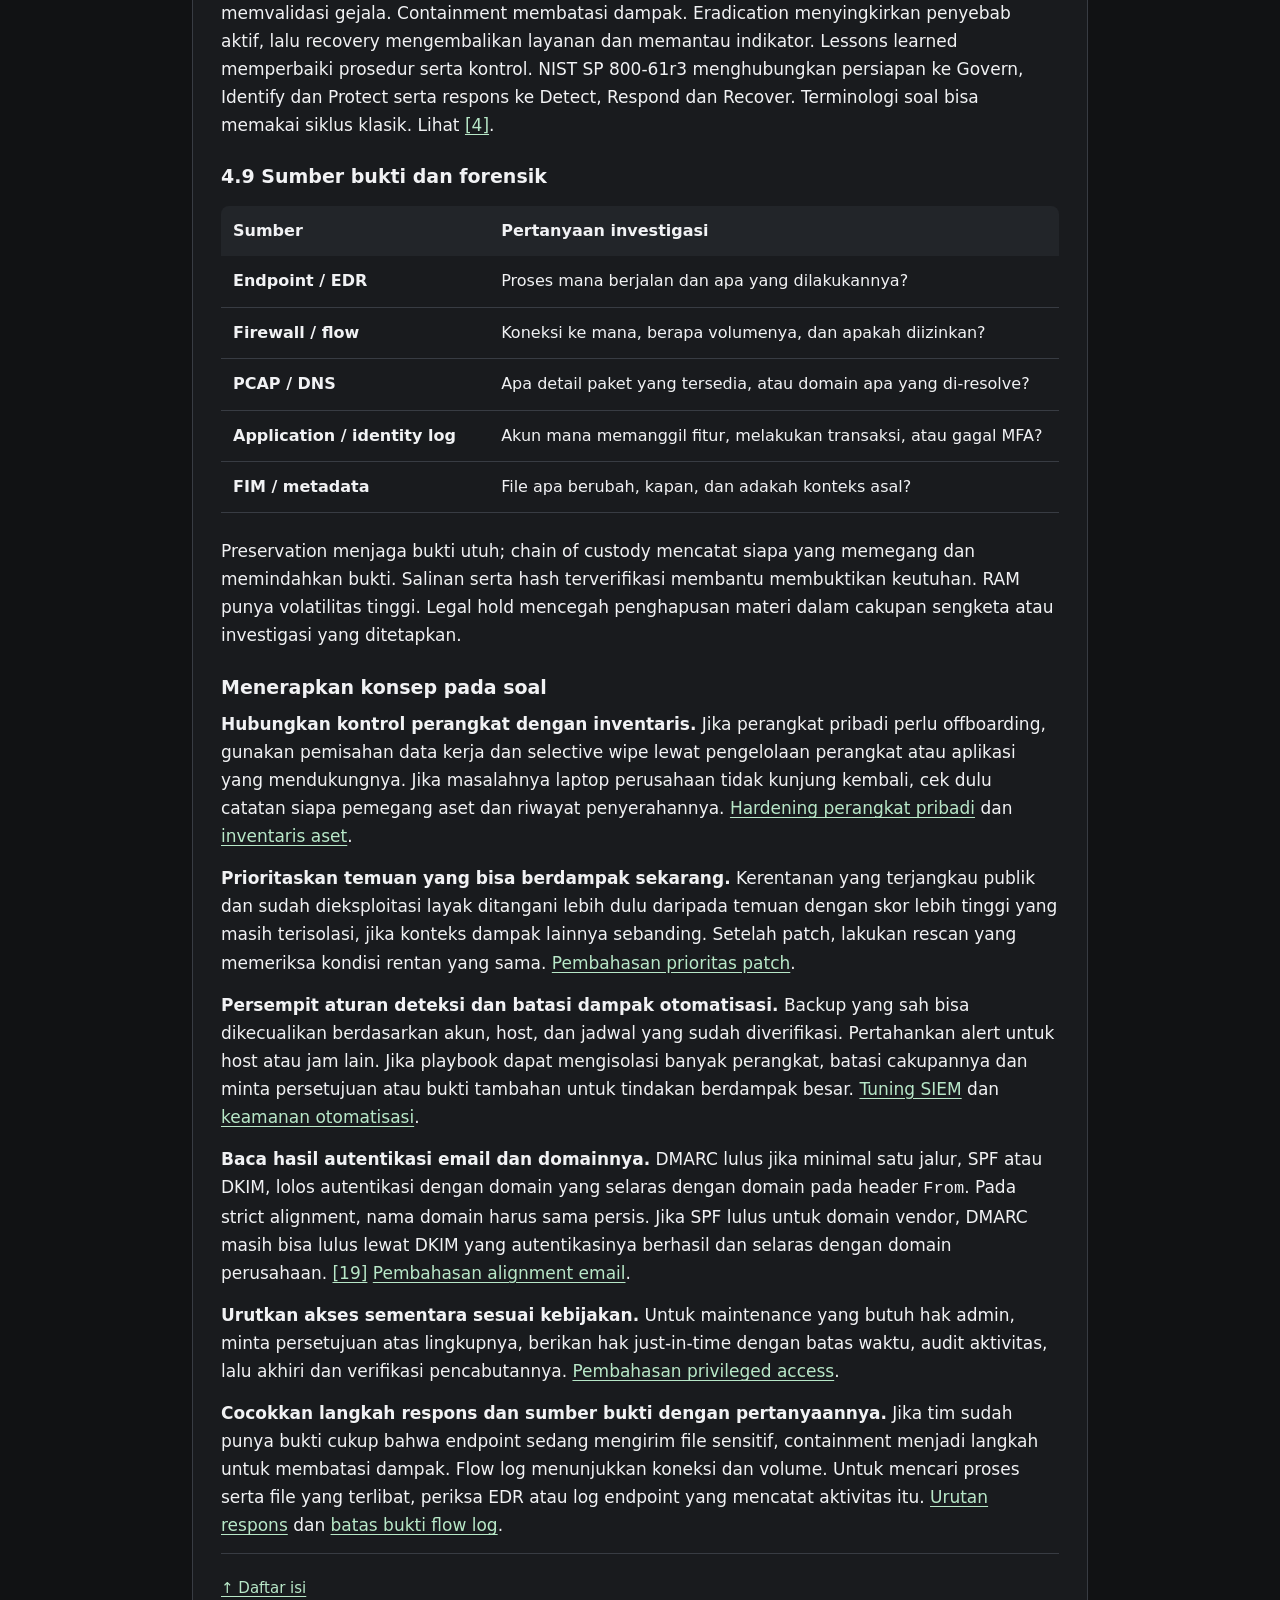
==== commit 88b13481: "Expand Security+ study material with question walkthroughs" ====
--- a/materi.html
+++ b/materi.html
@@ -3,7 +3,7 @@
 <head>
 <meta charset="utf-8">
 <meta name="viewport" content="width=device-width, initial-scale=1">
-<meta name="description" content="Materi lima domain CompTIA Security+ SY0-701, glosarium, dan pembahasan latihan.">
+<meta name="description" content="Materi lima domain CompTIA Security+ SY0-701, contoh skenario, panduan PBQ, dan glosarium.">
 <title>Materi Security+ SY0-701 · Study Lab</title>
 <link rel="stylesheet" href="style.css?v=10">
 </head>
@@ -17,7 +17,7 @@
 </header>
 <main id="main" class="shell study" tabindex="-1">
   <h1>Materi Security+ <span class="course-code">SY0-701</span></h1>
-  <p class="study-intro">Pelajari lima domain SY0-701, cek istilah, dan bandingkan pilihan jawaban lewat pembahasan tiap soal.</p>
+  <p class="study-intro">Pelajari lima domain SY0-701 lewat contoh skenario. Pakai panduan PBQ untuk berlatih membaca log, diagram jaringan, aturan akses, dan garis waktu pemulihan.</p>
   <nav class="panel study-index" id="daftar-isi" aria-labelledby="study-index-heading">
     <h2 id="study-index-heading">Daftar isi</h2>
     <ol>
@@ -29,6 +29,7 @@
     </ol>
     <div class="actions">
       <a class="primary" href="./#pembahasan-1">Buka pembahasan soal</a>
+      <a class="secondary" href="#panduan-pbq">Panduan PBQ</a>
       <a class="secondary" href="#glosarium">Glosarium</a>
       <a class="secondary" href="#referensi">Referensi</a>
     </div>
@@ -50,6 +51,11 @@
 <p>Enkripsi simetris memakai kunci rahasia bersama dan efisien untuk data besar. Enkripsi asimetris memakai pasangan kunci. Kunci publik dapat membantu membuat kanal aman atau memverifikasi tanda tangan. Signature memberi integritas dan autentisitas berdasarkan signer tepercaya; enkripsi melindungi isi. Hash membentuk digest satu arah dan verifikasi bergantung pada digest pembanding yang dipercaya.</p>
 <div class="study-table"><table role="table"><thead role="rowgroup"><tr role="row"><th scope="col" role="columnheader">Kebutuhan</th><th scope="col" role="columnheader">Pilihan dan batasnya</th></tr></thead><tbody role="rowgroup"><tr role="row"><th scope="row" role="rowheader">Simpan password</th><td role="cell">KDF password membuat tiap tebakan lebih mahal. Salt unik per akun menggagalkan pencocokan hash yang sama antar akun.</td></tr><tr role="row"><th scope="row" role="rowheader">Lindungi laptop hilang</th><td role="cell">Full disk encryption (FDE) melindungi data tersimpan ketika perangkat mati atau terkunci. TPM mendukung penyimpanan atau pelepasan kunci sesuai kondisi platform.</td></tr><tr role="row"><th scope="row" role="rowheader">Pulihkan kunci</th><td role="cell">Key escrow menyimpan bahan pemulihan, dengan akses berizin dan audit. HSM melindungi operasi serta penyimpanan kunci; KMS mengelola lifecycle kunci.</td></tr><tr role="row"><th scope="row" role="rowheader">Verifikasi software</th><td role="cell">Code signing memeriksa publisher dan integritas paket. Sertifikat, chain, waktu, dan signer harus diperiksa.</td></tr><tr role="row"><th scope="row" role="rowheader">Verifikasi TLS</th><td role="cell">Periksa hostname, masa berlaku, chain ke root tepercaya dan status pencabutan sesuai kebijakan. CRL adalah daftar yang dicabut; OCSP meminta status per sertifikat.</td></tr><tr role="row"><th scope="row" role="rowheader">Batasi paparan data</th><td role="cell">Masking menyamarkan tampilan; tokenization mengganti nilai; steganografi menyembunyikan keberadaan pesan.</td></tr></tbody></table></div>
 <p>PKI mengatur sertifikat, certificate authority (CA), private key, dan trust. Certificate signing request (CSR) meminta sertifikat atas public key. Sertifikat wildcard biasanya mencakup satu tingkat subdomain; SAN mendaftarkan nama yang dicakup secara eksplisit. Rotasi kunci membatasi umur dan cakupan kunci; pencabutan penting jika kunci atau sertifikat tidak lagi dipercaya.</p>
+<h3>Menerapkan konsep pada soal</h3>
+<p><strong>Fungsi kontrol mengikuti tindakan pada skenario.</strong> Layanan yang otomatis mengembalikan konfigurasi setelah update gagal menjalankan fungsi corrective. Alarm yang memberi tahu tim tentang kegagalan menjalankan fungsi detective. Jika soal menanyakan kategori, pemulihan otomatis itu termasuk technical. <a href="./#pembahasan-8-q1">Pembahasan fungsi kontrol</a>.</p>
+<p><strong>Ikuti alur keputusan akses.</strong> Pada skenario kontraktor yang ingin membuka aplikasi laporan, policy engine mengevaluasi identitas dan konteks. Policy administrator mengatur pembentukan atau penghentian koneksi sesuai keputusan. Policy enforcement point, misalnya gateway di jalur aplikasi, menerapkan keputusan tersebut. <a href="./#pembahasan-8-q2">Pembahasan Zero Trust</a>.</p>
+<p><strong>Persetujuan melekat pada lingkup yang diuji.</strong> Jika perubahan firewall yang disetujui kemudian diperluas ke jaringan pembayaran, nilai ulang dampaknya, uji lingkup terbaru, dan ajukan lagi untuk persetujuan. Saat penerapan, gunakan verifikasi layanan dan kriteria backout yang sudah ditetapkan. <a href="./#pembahasan-8-q3">Pembahasan perubahan firewall</a>.</p>
+<p><strong>Pisahkan perlindungan kunci dari verifikasi hasil.</strong> Tim rilis dapat menyimpan private key penandatanganan yang tidak bisa diekspor di HSM dan melakukan operasi signing di perangkat itu. Penerima memverifikasi paket dengan public key yang dipercaya. Jika soal meminta isi paket tetap rahasia, tambahkan enkripsi. <a href="./#pembahasan-8-q4">Pembahasan HSM</a>.</p>
 <p class="study-back"><a href="#daftar-isi">↑ Daftar isi</a></p>
 </section>
 <section class="panel study-section" id="domain-2"><h2 lang="en">Threats, Vulnerabilities, and Mitigations</h2><p class="muted">Bobot ujian 22% <a href="#ref-1">[1]</a></p>
@@ -67,6 +73,10 @@
 <div class="study-table"><table role="table"><thead role="rowgroup"><tr role="row"><th scope="col" role="columnheader">Sinyal</th><th scope="col" role="columnheader">Data pembanding</th></tr></thead><tbody role="rowgroup"><tr role="row"><th scope="row" role="rowheader">Banyak trafik dan layanan melambat</th><td role="cell">Bandingkan throughput, sumber, kesalahan aplikasi, dan status backend untuk membedakan overload dengan DDoS.</td></tr><tr role="row"><th scope="row" role="rowheader">Trafik DNS menyimpang</th><td role="cell">Korelasikan resolver, nama yang diminta, dan endpoint untuk membedakan aktivitas sah, DNS poisoning, atau exfiltration.</td></tr><tr role="row"><th scope="row" role="rowheader">Hash file berubah</th><td role="cell">Periksa perubahan terotorisasi, baseline, log proses dan paket. Anomali saja belum cukup untuk menyebut rootkit.</td></tr><tr role="row"><th scope="row" role="rowheader">Trafik keluar dari proses tidak lazim</th><td role="cell">Korelasikan executable, parent process, koneksi dan tujuan untuk menilai dugaan C2 atau exfiltration.</td></tr><tr role="row"><th scope="row" role="rowheader">Ransom note dan file tidak terbaca</th><td role="cell">Periksa cakupan host dan akun, isolasi sesuai playbook, dan lindungi salinan pemulihan.</td></tr></tbody></table></div>
 <h3>2.5 Mitigasi berlapis</h3>
 <p>Segmentasi dan least privilege membatasi cakupan. Hardening mengecilkan permukaan serang dengan baseline, patch, penghapusan service yang tidak perlu, dan konfigurasi aman. Allowlist mengendalikan eksekusi software. Isolasi digunakan untuk aset legacy atau endpoint berisiko, termasuk selama investigasi. Nilai efektivitas mitigasi dengan bukti yang bisa dipantau.</p>
+<h3>Menerapkan konsep pada soal</h3>
+<p><strong>Pisahkan motif, vektor, dan kelemahan.</strong> Pengumpulan rahasia riset dalam jangka panjang mengarah ke motif spionase. Update vendor yang sudah dikompromikan mengarah ke vektor supply chain. Bucket yang menjadi publik setelah deployment mengarah ke salah konfigurasi izin. Pilih jawaban sesuai bagian yang ditanya. <a href="./#pembahasan-8-q5">Motif pelaku</a>, <a href="./#pembahasan-8-q6">vektor supply chain</a>, dan <a href="./#pembahasan-8-q7">konfigurasi cloud</a>.</p>
+<p><strong>Baca jumlah akun, jarak waktu, dan hasil autentikasi.</strong> Dalam latihan, percobaan serupa pada banyak akun mengarah ke password spraying, sedangkan lonjakan percobaan terhadap satu akun lebih cocok dengan brute force terfokus. Jika ada dua login sukses dari lokasi berjauhan dalam hitungan menit, periksa IP keluar VPN, ID perangkat, hasil MFA, dan aktivitas sesi sebelum menyimpulkan akun diambil alih. <a href="#ref-17">[17]</a> <a href="./#pembahasan-8-q8">Pembahasan indikator sign-in</a>.</p>
+<p><strong>Uji mitigasi terhadap kebutuhan operasional.</strong> Jika perangkat produksi menunggu jadwal patch, tempatkan di segmen terbatas dan izinkan hanya koneksi yang benar-benar dibutuhkan. Uji lalu lintas monitoring dan jalur admin yang sah, lalu pastikan koneksi dari zona yang tidak berwenang ditolak. Jika protokol lama sudah tidak dibutuhkan, nonaktifkan lewat kebijakan terpusat dan verifikasi hasilnya. <a href="./#pembahasan-8-q9">Kontrol kompensasi</a> dan <a href="./#pembahasan-6-q577">soal tambahan penonaktifan SMBv1</a>.</p>
 <p class="study-back"><a href="#daftar-isi">↑ Daftar isi</a></p>
 </section>
 <section class="panel study-section" id="domain-3"><h2 lang="en">Security Architecture</h2><p class="muted">Bobot ujian 18% <a href="#ref-1">[1]</a></p>
@@ -77,14 +87,13 @@
 <p>VPN memberi kanal aman ke jaringan. ZTNA memberi akses lebih sempit ke resource. SASE menggabungkan konektivitas dan fungsi keamanan cloud. NAC atau 802.1X memeriksa akses jaringan berdasarkan identitas dan kebijakan. Bastion atau jump host membatasi jalur admin; DMZ menempatkan layanan publik pada zona perantara. Pilih posisi kontrol berdasarkan trafik yang benar-benar dapat dilihat, termasuk bagian yang terenkripsi.</p>
 <h3>3.3 Merancang perlindungan data</h3>
 <p>At rest mencakup disk dan backup; in transit adalah data bergerak; in use adalah data dalam pemrosesan. Klasifikasi menentukan ketatnya kontrol. Contoh data healthcare bisa sensitive karena privasi dan critical karena dampak operasional bila tidak tersedia. Enkripsi, masking, tokenisasi, segmentasi, permission restriction dan DLP menyelesaikan kebutuhan yang berbeda.</p>
-<p>Data residency menyatakan lokasi data disimpan. Data sovereignty berkaitan dengan yurisdiksi yang berlaku. Geolocation policy memeriksa lokasi akses. Tentukan juga di mana data diolah,</p>
-<p>backup disimpan dan akses admin berasal.</p>
+<p>Data residency menyatakan lokasi data disimpan. Data sovereignty berkaitan dengan yurisdiksi yang berlaku. Geolocation policy memeriksa lokasi akses. Tentukan juga di mana data diolah, backup disimpan, dan akses admin berasal.</p>
 <h3>3.4 Ketahanan dan disaster recovery</h3>
 <p>High availability (HA) menangani gangguan dengan komponen cadangan, health check, clustering, dan failover. Disaster recovery (DR) memulihkan teknologi setelah gangguan besar. Business continuity (BC) menjaga proses bisnis berjalan, termasuk pekerjaan manual sementara. BIA memetakan dampak, prioritas dan dependensi sehingga target recovery sesuai kebutuhan bisnis. UPS menjembatani waktu singkat; generator memberi daya lebih lama sesuai kapasitas bahan bakar dan perawatan.</p>
 <div class="study-table"><table role="table"><thead role="rowgroup"><tr role="row"><th scope="col" role="columnheader">Istilah</th><th scope="col" role="columnheader">Pertanyaan yang dijawab</th></tr></thead><tbody role="rowgroup"><tr role="row"><th scope="row" role="rowheader">RTO</th><td role="cell">Berapa lama layanan boleh tidak tersedia? Diukur dari gangguan sampai fungsi yang disepakati kembali.</td></tr><tr role="row"><th scope="row" role="rowheader">RPO</th><td role="cell">Seberapa jauh data boleh mundur dalam waktu? Diukur dari gangguan ke titik data terakhir yang bisa dipulihkan.</td></tr><tr role="row"><th scope="row" role="rowheader">MTD</th><td role="cell">Berapa lama gangguan masih bisa ditoleransi bisnis? Sisakan waktu untuk pekerjaan pemulihan dan validasi proses.</td></tr><tr role="row"><th scope="row" role="rowheader">MTTR / MTBF</th><td role="cell">Rerata waktu memperbaiki atau memulihkan, sesuai definisi metrik; dan rerata waktu antar kegagalan.</td></tr></tbody></table></div>
 <aside class="study-callout"><strong>Contoh garis waktu</strong><p>Gangguan Selasa 12.00. Recovery point Senin 12.00 berarti kehilangan 24 jam data. Layanan pulih Rabu 08.00 berarti downtime 20 jam. Keduanya lulus target 48 jam, dengan asumsi fungsi yang diminta sudah tervalidasi.</p></aside>
 <div class="study-table"><table role="table"><thead role="rowgroup"><tr role="row"><th scope="col" role="columnheader">Site</th><th scope="col" role="columnheader">Isi cadangan, pekerjaan tersisa dan trade-off</th></tr></thead><tbody role="rowgroup"><tr role="row"><th scope="row" role="rowheader">Cold</th><td role="cell">Ruang, listrik, pendingin dan koneksi dasar. Tim masih perlu menyediakan server, jaringan, software dan restore data. Biaya standby rendah, tetapi pemulihan biasanya paling lambat.</td></tr><tr role="row"><th scope="row" role="rowheader">Warm</th><td role="cell">Infrastruktur dan sebagian atau seluruh perangkat siap, tetapi aktivasi, konfigurasi, provisioning tambahan atau restore masih dibutuhkan. Kesiapan dan biaya di tengah.</td></tr><tr role="row"><th scope="row" role="rowheader">Hot</th><td role="cell">Lingkungan dan kapasitas siap menerima beban cepat, sering dengan data direplikasi. Biaya dan kompleksitas tinggi. Waktu failover serta lag replikasi tetap harus diukur.</td></tr></tbody></table></div>
-<h3>3.4 Mengapa <a href="./#pembahasan-1-q52">Practice Test 1 Q52</a> memilih warm?</h3>
+<h3>Mengapa <a href="./#pembahasan-1-q52">Practice Test 1 Q52</a> memilih warm?</h3>
 <p>Skenario memprioritaskan cost-benefit dan target sekitar dua hari untuk downtime serta kehilangan data. Cold punya risiko terlambat jika pengadaan perangkat, penyiapan jaringan, dan restore baru dimulai saat bencana. Hot memberi kesiapan lebih tinggi, tetapi biaya standby dapat berlebihan untuk target tersebut. Real-time recovery adalah kemampuan pemulihan, sementara soal meminta tipe fasilitas cadangan. Warm memberi perangkat yang sudah tersedia dan masih menyisakan waktu untuk mengaktifkan layanan.</p>
 <aside class="study-callout"><strong>Tiga variasi</strong><p><a href="./#pembahasan-3-q53">Test 3 Q53</a> memilih cold ketika biaya minimum menjadi kunci dan keterbatasan konektivitas dapat diterima. <a href="./#pembahasan-3-q9">Test 3 Q9</a> memilih hot ketika operasi harus segera berlanjut. <a href="./#pembahasan-5-q70">Test 5 Q70</a> memilih warm karena hardware dan akses Internet sudah tersedia, meskipun targetnya tetap hemat.</p></aside>
 <div class="study-table"><table role="table"><thead role="rowgroup"><tr role="row"><th scope="col" role="columnheader">Contoh desain</th><th scope="col" role="columnheader">Hasil pengujian dan keputusan untuk target 48 jam</th></tr></thead><tbody role="rowgroup"><tr role="row"><th scope="row" role="rowheader">Cold dengan perangkat dipesan saat insiden</th><td role="cell">Pengadaan dan penyiapan 4 hari, restore dan validasi 1 hari. Downtime 5 hari melampaui RTO. Backup harian yang masih dapat digunakan bisa memenuhi RPO.</td></tr><tr role="row"><th scope="row" role="rowheader">Warm dengan server dan koneksi tersedia</th><td role="cell">Aktivasi 12 jam, restore dan validasi 24 jam. Downtime 36 jam. Jika backup terverifikasi paling lama 24 jam, kedua target terpenuhi.</td></tr><tr role="row"><th scope="row" role="rowheader">Hot dengan replikasi dan jalur failover teruji</th><td role="cell">Layanan tervalidasi dalam 30 menit. Titik data terakhir tertinggal 5 menit. Kedua target terpenuhi, tetapi manfaat waktu ekstra harus sebanding dengan biaya.</td></tr></tbody></table></div>
@@ -92,6 +101,11 @@
 <p>Label site tidak menentukan angka RTO atau RPO secara universal. Contoh warm site dapat memenuhi RTO 48 jam tetapi gagal RPO 48 jam jika backup terakhir sudah berumur tiga hari. Hot site dapat gagal RTO bila failover, DNS, identitas, atau dependensi pembayaran belum siap. Cold site bisa cukup bila provisioning terotomasi dan uji restore membuktikan target.</p>
 <div class="study-table"><table role="table"><thead role="rowgroup"><tr role="row"><th scope="col" role="columnheader">Mekanisme</th><th scope="col" role="columnheader">Kegunaan</th></tr></thead><tbody role="rowgroup"><tr role="row"><th scope="row" role="rowheader">Full / incremental / differential</th><td role="cell">Full memberi salinan dasar. Incremental merekam perubahan sejak backup terakhir, sehingga restore membutuhkan rantai. Differential merekam perubahan sejak full terakhir.</td></tr><tr role="row"><th scope="row" role="rowheader">Snapshot / backup</th><td role="cell">Snapshot adalah titik keadaan dan sering bergantung storage asal. Backup terpisah mengurangi risiko kegagalan sumber yang sama. Uji integritas dan kompatibilitas aplikasi.</td></tr><tr role="row"><th scope="row" role="rowheader">Replication / journaling</th><td role="cell">Replikasi menyalin state ke tempat lain. Journal atau log transaksi memungkinkan replay hingga titik yang tersedia. Korupsi dapat ikut tersebar melalui replikasi.</td></tr><tr role="row"><th scope="row" role="rowheader">Offsite / immutable</th><td role="cell">Offsite melindungi dari gangguan lokasi. Immutable membatasi perubahan atau penghapusan selama periode retensi. Pastikan salinan bisa dipulihkan.</td></tr></tbody></table></div>
 <p>Mulai dari target tiap layanan, hitung waktu deteksi, deklarasi, provisioning, pemulihan, dan validasi. Periksa lag replikasi dan titik restore yang tersedia. Tabletop menguji keputusan; simulated failover menguji urutan dan target; production failover menguji jalur nyata dengan risiko yang harus dikelola. Gunakan hasil pengujian untuk menyesuaikan DRP. Lihat <a href="#ref-3">[3]</a>.</p>
+<h3>Menerapkan konsep pada soal</h3>
+<p><strong>Mulai dari arah aliran dan alamat yang dibatasi.</strong> Pada soal DNS outbound, <code>10.50.10.25/32</code> adalah sumber tunggal dan port tujuan DNS adalah 53. Untuk ACL yang memakai aturan pertama yang cocok, izinkan DNS dari sumber itu dulu, lalu tolak DNS dari sumber lain. Jika izin untuk semua sumber ada di atas, paket sudah lolos sebelum aturan pembatas diperiksa. <a href="#ref-11">[11]</a> <a href="./#pembahasan-1-q6">Pembahasan ACL DNS dengan gambar opsi</a>.</p>
+<p><strong>Tentukan jalur antar-tier secara eksplisit.</strong> Jika gateway publik hanya perlu menjangkau satu service internal, tempatkan di zona terpisah dan izinkan hanya pasangan sumber, tujuan, dan port yang dibutuhkan. Validasi dengan satu aliran yang harus berhasil dan satu yang harus ditolak, misalnya akses langsung dari internet ke database. <a href="./#pembahasan-8-q11">Pembahasan penempatan gateway</a>.</p>
+<p><strong>Cari pihak yang mengelola komponen bermasalah.</strong> Pada IaaS, library aplikasi yang dipasang pelanggan di VM menjadi tanggung jawab pelanggan. Pada contoh data sensitif dalam memori, confidential computing dengan trusted execution environment (TEE) membantu melindungi data selama pemrosesan dari akses host yang dicakup model ancamannya. <a href="#ref-18">[18]</a> <a href="./#pembahasan-8-q10">Tanggung jawab cloud</a> dan <a href="./#pembahasan-8-q12">perlindungan data in use</a>.</p>
+<p><strong>Nilai RTO dan RPO secara terpisah.</strong> Gangguan mulai pukul 10.00, restore point terakhir pukul 09.40, dan layanan tervalidasi pukul 11.15. Downtime 75 menit memenuhi RTO 2 jam. Kehilangan data 20 menit melewati RPO 15 menit. Jika soal meminta mekanisme untuk mengejar RPO, cari cara memperkecil usia salinan yang bisa dipulihkan. <a href="./#pembahasan-8-q13">Target recovery</a> dan <a href="./#pembahasan-6-q591">soal tambahan kehilangan data</a>.</p>
 <p class="study-back"><a href="#daftar-isi">↑ Daftar isi</a></p>
 </section>
 <section class="panel study-section" id="domain-4"><h2 lang="en">Security Operations</h2><p class="muted">Bobot ujian 28% <a href="#ref-1">[1]</a></p>
@@ -117,6 +131,13 @@
 <h3>4.9 Sumber bukti dan forensik</h3>
 <div class="study-table"><table role="table"><thead role="rowgroup"><tr role="row"><th scope="col" role="columnheader">Sumber</th><th scope="col" role="columnheader">Pertanyaan investigasi</th></tr></thead><tbody role="rowgroup"><tr role="row"><th scope="row" role="rowheader">Endpoint / EDR</th><td role="cell">Proses mana berjalan dan apa yang dilakukannya?</td></tr><tr role="row"><th scope="row" role="rowheader">Firewall / flow</th><td role="cell">Koneksi ke mana, berapa volumenya, dan apakah diizinkan?</td></tr><tr role="row"><th scope="row" role="rowheader">PCAP / DNS</th><td role="cell">Apa detail paket yang tersedia, atau domain apa yang di-resolve?</td></tr><tr role="row"><th scope="row" role="rowheader">Application / identity log</th><td role="cell">Akun mana memanggil fitur, melakukan transaksi, atau gagal MFA?</td></tr><tr role="row"><th scope="row" role="rowheader">FIM / metadata</th><td role="cell">File apa berubah, kapan, dan adakah konteks asal?</td></tr></tbody></table></div>
 <p>Preservation menjaga bukti utuh; chain of custody mencatat siapa yang memegang dan memindahkan bukti. Salinan serta hash terverifikasi membantu membuktikan keutuhan. RAM punya volatilitas tinggi. Legal hold mencegah penghapusan materi dalam cakupan sengketa atau investigasi yang ditetapkan.</p>
+<h3>Menerapkan konsep pada soal</h3>
+<p><strong>Hubungkan kontrol perangkat dengan inventaris.</strong> Jika perangkat pribadi perlu offboarding, gunakan pemisahan data kerja dan selective wipe lewat pengelolaan perangkat atau aplikasi yang mendukungnya. Jika masalahnya laptop perusahaan tidak kunjung kembali, cek dulu catatan siapa pemegang aset dan riwayat penyerahannya. <a href="./#pembahasan-8-q14">Hardening perangkat pribadi</a> dan <a href="./#pembahasan-8-q15">inventaris aset</a>.</p>
+<p><strong>Prioritaskan temuan yang bisa berdampak sekarang.</strong> Kerentanan yang terjangkau publik dan sudah dieksploitasi layak ditangani lebih dulu daripada temuan dengan skor lebih tinggi yang masih terisolasi, jika konteks dampak lainnya sebanding. Setelah patch, lakukan rescan yang memeriksa kondisi rentan yang sama. <a href="./#pembahasan-8-q16">Pembahasan prioritas patch</a>.</p>
+<p><strong>Persempit aturan deteksi dan batasi dampak otomatisasi.</strong> Backup yang sah bisa dikecualikan berdasarkan akun, host, dan jadwal yang sudah diverifikasi. Pertahankan alert untuk host atau jam lain. Jika playbook dapat mengisolasi banyak perangkat, batasi cakupannya dan minta persetujuan atau bukti tambahan untuk tindakan berdampak besar. <a href="./#pembahasan-8-q17">Tuning SIEM</a> dan <a href="./#pembahasan-8-q20">keamanan otomatisasi</a>.</p>
+<p><strong>Baca hasil autentikasi email dan domainnya.</strong> DMARC lulus jika minimal satu jalur, SPF atau DKIM, lolos autentikasi dengan domain yang selaras dengan domain pada header <code>From</code>. Pada strict alignment, nama domain harus sama persis. Jika SPF lulus untuk domain vendor, DMARC masih bisa lulus lewat DKIM yang autentikasinya berhasil dan selaras dengan domain perusahaan. <a href="#ref-19">[19]</a> <a href="./#pembahasan-8-q18">Pembahasan alignment email</a>.</p>
+<p><strong>Urutkan akses sementara sesuai kebijakan.</strong> Untuk maintenance yang butuh hak admin, minta persetujuan atas lingkupnya, berikan hak just-in-time dengan batas waktu, audit aktivitas, lalu akhiri dan verifikasi pencabutannya. <a href="./#pembahasan-8-q19">Pembahasan privileged access</a>.</p>
+<p><strong>Cocokkan langkah respons dan sumber bukti dengan pertanyaannya.</strong> Jika tim sudah punya bukti cukup bahwa endpoint sedang mengirim file sensitif, containment menjadi langkah untuk membatasi dampak. Flow log menunjukkan koneksi dan volume. Untuk mencari proses serta file yang terlibat, periksa EDR atau log endpoint yang mencatat aktivitas itu. <a href="./#pembahasan-8-q21">Urutan respons</a> dan <a href="./#pembahasan-8-q22">batas bukti flow log</a>.</p>
 <p class="study-back"><a href="#daftar-isi">↑ Daftar isi</a></p>
 </section>
 <section class="panel study-section" id="domain-5"><h2 lang="en">Security Program Management and Oversight</h2><p class="muted">Bobot ujian 20% <a href="#ref-1">[1]</a></p>
@@ -134,9 +155,32 @@
 <p>Internal audit menilai organisasi dari dalam, external audit memberi independensi lebih tinggi, dan attestation memberi pernyataan berbasis kriteria. SOC 2 Type 1 menilai desain pada satu waktu; Type 2 menilai desain dan efektivitas operasi selama periode. Vulnerability assessment mencari kelemahan; pengujian terotorisasi menilai dampak dalam scope; red team menguji ketahanan, blue team membela dan purple menyelaraskan keduanya.</p>
 <h3>5.6 Awareness dan perilaku</h3>
 <p>Onboarding membangun kebiasaan dasar; pelatihan berkala mengulang dan memperbarui ancaman yang relevan. Beri jalur pelaporan jelas. Gunakan simulasi untuk umpan balik dan ukur kualitas serta kecepatan pelaporan, bukan hanya click rate. Verifikasi praktis untuk perubahan rekening dan permintaan admin harus masuk proses kerja sehari-hari.</p>
-<p class="study-back"><a href="#daftar-isi">↑ Daftar isi</a></p>
-</section>
-  <section class="panel study-section" id="glosarium">
+<h3>Menerapkan konsep pada soal</h3>
+<p><strong>Bedakan pemilik keputusan dari pelaksana.</strong> Data owner menetapkan klasifikasi dan menyetujui akses. Custodian menerapkan izin, backup, dan kontrol teknis sesuai kebijakan. Jika soal menanyakan siapa yang bertanggung jawab menentukan siapa boleh membaca dataset, pilih peran dengan kewenangan keputusan. <a href="./#pembahasan-8-q23">Pembahasan peran data owner</a>.</p>
+<aside class="study-callout"><strong>Hitung dampak sebelum dan sesudah kontrol</strong><p>Aset bernilai US$200.000 dan satu kejadian diperkirakan menghilangkan 25% nilainya. SLE = nilai aset × exposure factor = US$50.000. Jika diperkirakan terjadi dua kali dalam lima tahun, ARO = 0,4 per tahun dan ALE = US$20.000 per tahun. Jika kontrol menurunkan kerugian per kejadian menjadi US$10.000 dengan frekuensi tetap, ALE residual menjadi US$4.000 per tahun. <a href="./#pembahasan-8-q24">Pembahasan perhitungan ALE</a>.</p></aside>
+<p><strong>Pilih klausul sesuai hak yang diperlukan.</strong> SLA memberi target layanan. Right to audit memberi dasar untuk menilai kontrol penyedia. Jika perusahaan ingin menilai risiko sebelum data diproses pihak baru, cari klausul pemberitahuan dan persetujuan atas subprocessor. <a href="./#pembahasan-8-q25">Persetujuan subprocessor</a> dan <a href="./#pembahasan-6-q606">soal tambahan hak audit</a>.</p>
+<p><strong>Cek cakupan dan periode bukti.</strong> Jika legal hold mencakup sebagian arsip yang sudah melewati masa retensi, pertahankan arsip dalam cakupan sampai hold dicabut. Jadwal retensi biasa tetap berlaku untuk arsip di luar cakupan. Untuk menilai efektivitas operasi kontrol sepanjang periode, cari bukti dari periode itu dan penilaian eksternal jika soal mensyaratkan independensi. <a href="./#pembahasan-8-q26">Legal hold</a> dan <a href="./#pembahasan-8-q27">bukti audit</a>.</p>
+<p><strong>Ukur perilaku yang ingin diperbaiki.</strong> Jika tujuannya melaporkan phishing dengan cepat, lihat proporsi pengguna yang melapor dengan benar dan waktu hingga laporan masuk. Gunakan click rate sebagai informasi tambahan untuk melihat paparan. <a href="./#pembahasan-8-q28">Pembahasan efektivitas pelatihan</a>.</p>
+<p class="study-back"><a href="#daftar-isi">↑ Daftar isi</a></p>
+</section>
+<section class="panel study-section" id="panduan-pbq">
+<h2>Panduan PBQ</h2>
+<p>Di <a href="./">beranda</a>, pilih <strong>Latihan</strong> dan atur <strong>Sumber soal</strong> ke <strong>Latihan PBQ</strong> untuk mengerjakan skenario interaktif. Tautan di bawah membuka pembahasan beserta jawaban.</p>
+<h3>Matriks kontrol dan keputusan</h3>
+<p>Baca kebutuhan di setiap baris sebagai keputusan tersendiri. Tandai apa yang diminta, misalnya identifikasi ancaman, mitigasi, perlindungan kunci, atau hak audit. Jika kontrol terlihat cocok untuk beberapa baris, pilih berdasarkan kebutuhan spesifik dan aturan penggunaan ulang dalam instruksi.</p>
+<p>Pembahasan <a href="./#pembahasan-7-q1">ancaman dan respons</a>, <a href="./#pembahasan-7-q5">signing dan penyimpanan kunci</a>, <a href="./#pembahasan-7-q10">DMARC</a>, dan <a href="./#pembahasan-7-q15">kontrak vendor</a>.</p>
+<h3>Diagram jaringan dan aliran trafik</h3>
+<p>Tandai zona, batas jaringan dan sumber serta tujuan tiap aliran. Untuk penempatan kontrol, ikuti jalur yang benar-benar dilalui trafik. Saat membatasi koneksi, periksa jalur layanan dan monitoring yang harus tetap tersedia. Pada diagram insiden, cocokkan timestamp dan bukti eksekusi tiap host dengan klasifikasi yang diminta.</p>
+<p>Pembahasan <a href="./#pembahasan-7-q3">desain berlapis</a>, <a href="./#pembahasan-7-q4">investigasi pada topologi</a>, <a href="./#pembahasan-7-q7">aliran antar-tier</a>, dan <a href="./#pembahasan-7-q16">isolasi layanan lama</a>.</p>
+<h3>Urutan tindakan dan pemilihan bukti</h3>
+<p>Untuk soal urutan, cari prasyarat tiap langkah. Public key perlu dibuat sebelum dapat didaftarkan. Akses admin yang memerlukan persetujuan baru diberikan setelah disetujui. Untuk bukti insiden, cari sumber yang paling langsung menjawab pertanyaan, seperti EDR untuk proses dan log resolver untuk nama domain yang diminta.</p>
+<p>Pembahasan <a href="./#pembahasan-7-q2">urutan autentikasi SSH</a>, <a href="./#pembahasan-7-q6">triage sign-in</a>, <a href="./#pembahasan-7-q11">akses admin sementara</a>, <a href="./#pembahasan-7-q12">sumber bukti</a>, dan <a href="./#pembahasan-7-q13">alur respons insiden</a>.</p>
+<h3>Hitungan dan prioritas</h3>
+<p>Samakan satuan sebelum menghitung dan bandingkan hasil dengan target masing-masing. Untuk antrean patch, baca aturan prioritas yang diberikan, cek keterjangkauan dan dampak, lalu tentukan cara verifikasi perbaikannya.</p>
+<p>Pembahasan <a href="./#pembahasan-7-q8">perhitungan RTO dan RPO</a>, <a href="./#pembahasan-7-q9">antrean remediasi</a>, dan <a href="./#pembahasan-7-q14">risiko residual dan ALE</a>.</p>
+<p class="study-back"><a href="#daftar-isi">↑ Daftar isi</a></p>
+</section>
+<section class="panel study-section" id="glosarium">
     <h2>Glosarium</h2>
     <dl class="study-glossary">
 <div><dt>AAA</dt><dd>Authentication, Authorization, Accounting. Memeriksa identitas, memberi hak, lalu mencatat aktivitas.</dd></div>
@@ -313,11 +357,14 @@
 <li id="ref-9"><a href="https://forms.office.com/r/YZkRTTzZtw">Microsoft Forms, Practice Test 1</a><p>Sumber empat gambar opsi firewall pada <a href="./#pembahasan-1-q6">Test 1 Q6</a>.</p></li>
 <li id="ref-10"><a href="https://forms.office.com/r/eipAGdYceK">Microsoft Forms, Practice Test 4</a><p>Sumber empat gambar opsi firewall pada <a href="./#pembahasan-4-q52">Test 4 Q52</a>.</p></li>
 <li id="ref-11"><a href="https://www.cisco.com/c/en/us/td/docs/switches/lan/c9000/security/acls/acls-configuration-guide/access-control-lists.pdf">Cisco, Access Control Lists</a><p>Arti permit/deny serta kecocokan sumber dan tujuan pada ACL.</p></li>
-<li id="ref-12"><a href="https://github.com/reezcode/SecPlus-Exercise">Security+ Study Lab</a><p>Basis 452 soal, nomor, lampiran, dan kunci latihan yang dibahas.</p></li>
+<li id="ref-12"><a href="https://github.com/reezcode/SecPlus-Exercise">Security+ Study Lab</a><p>Bank soal, lampiran, pembahasan, dan latihan PBQ interaktif.</p></li>
 <li id="ref-13"><a href="https://ptgmedia.pearsoncmg.com/images/9780138293086/samplepages/9780138293086_Sample.pdf">Pearson, SY0-701 Cert Guide · bab contoh PDF</a><p>Bacaan dan kuis contoh untuk membandingkan cara objective diterapkan dalam latihan.</p></li>
 <li id="ref-14"><a href="https://www.professormesser.com/sy0-701-certification-course/">Professor Messer, SY0-701 Study Resources</a><p>Materi per objective, rekaman study group, dan arsip pop quiz.</p></li>
 <li id="ref-15"><a href="https://www.proftia.com/pbq/security-plus.html">ProfTIA, contoh PBQ SY0-701</a><p>Latihan interaktif untuk membandingkan pola pemilihan kontrol pada skenario hardening.</p></li>
 <li id="ref-16"><a href="https://secplusmastery.com/security-plus-practice-test">SecPlus Mastery, latihan pilihan ganda SY0-701</a><p>Latihan publik lintas lima domain sebagai pembanding bentuk soal.</p></li>
+<li id="ref-17"><a href="https://learn.microsoft.com/entra/architecture/security-operations-user-accounts">Microsoft Entra, Security operations for user accounts</a><p>Petunjuk investigasi sign-in anomali dan false positive dari VPN.</p></li>
+<li id="ref-18"><a href="https://docs.cloud.google.com/confidential-computing/docs/confidential-computing-overview">Google Cloud, Confidential Computing overview</a><p>Perlindungan data saat diproses pada trusted execution environment.</p></li>
+<li id="ref-19"><a href="https://datatracker.ietf.org/doc/rfc9989/">IETF RFC 9989, DMARC</a><p>Syarat SPF atau DKIM yang terautentikasi dan selaras dengan domain pengirim.</p></li>
     </ol>
   </section>
 </main>
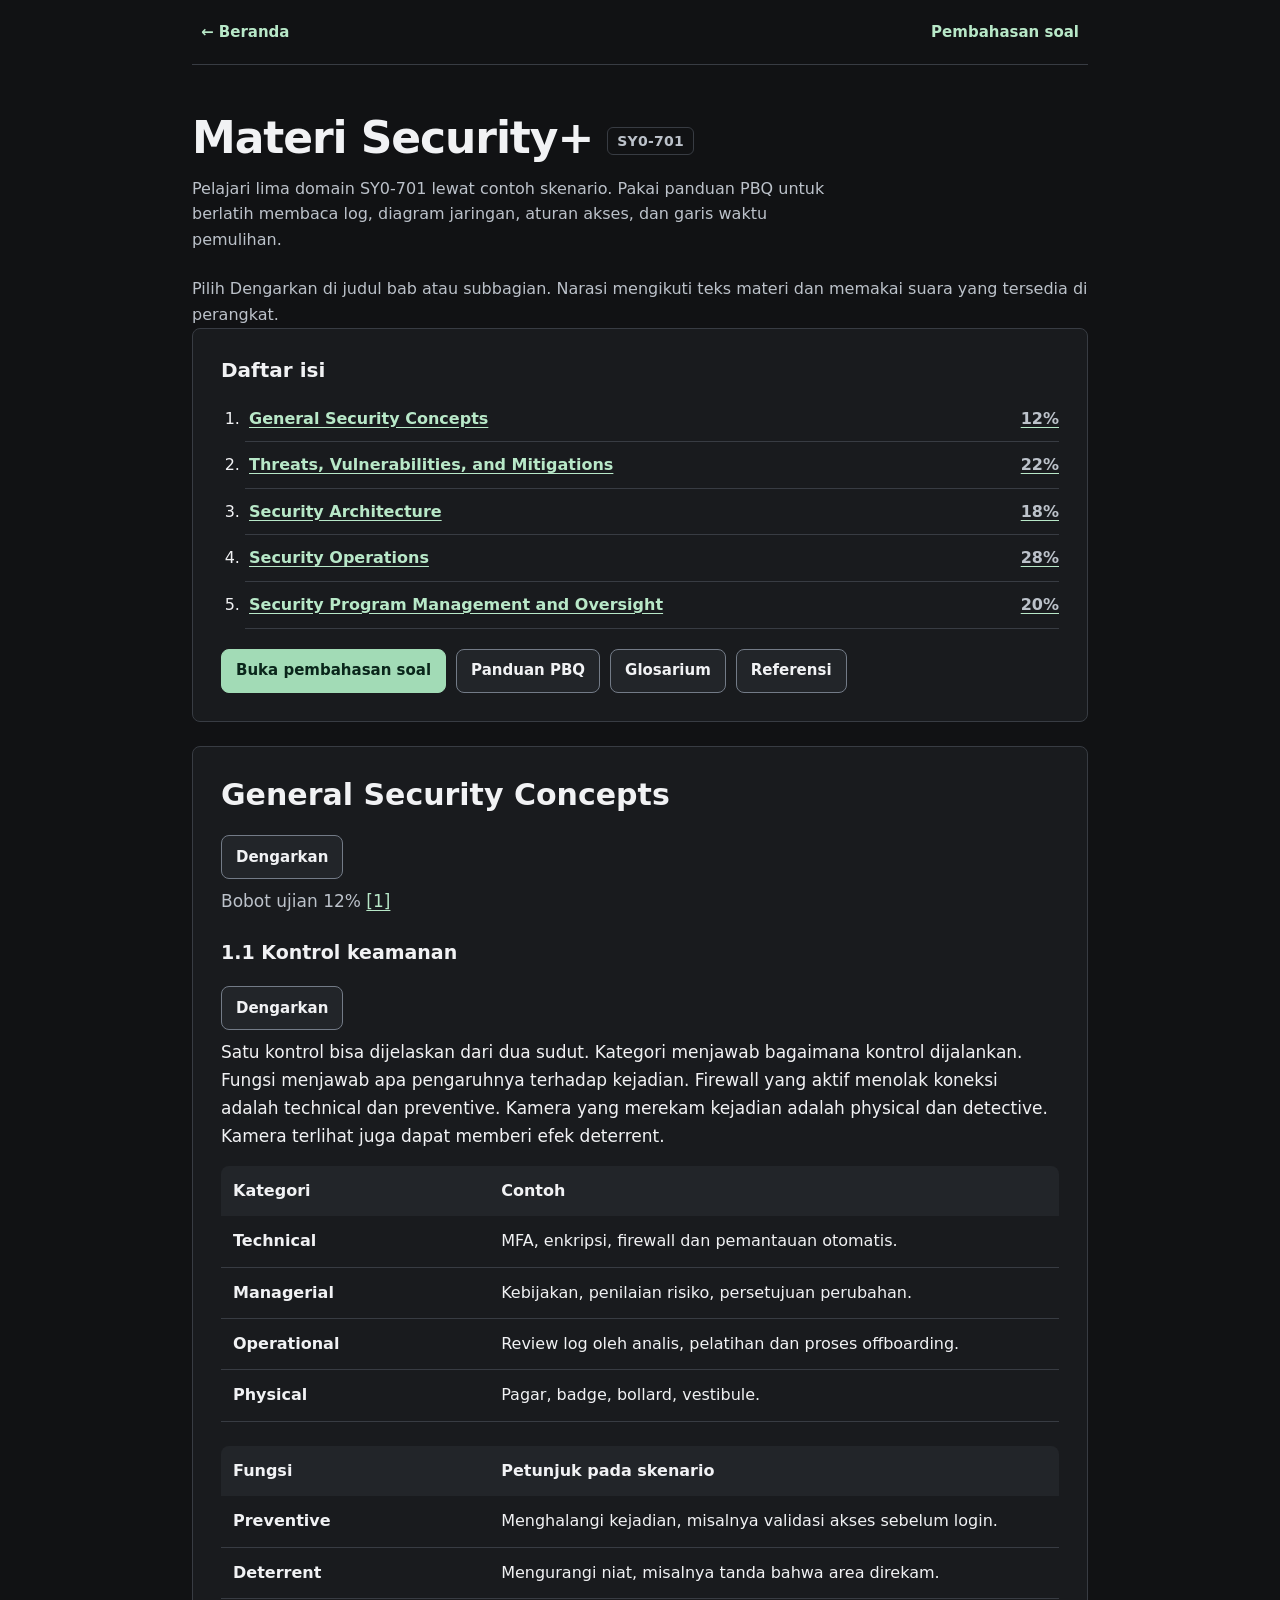
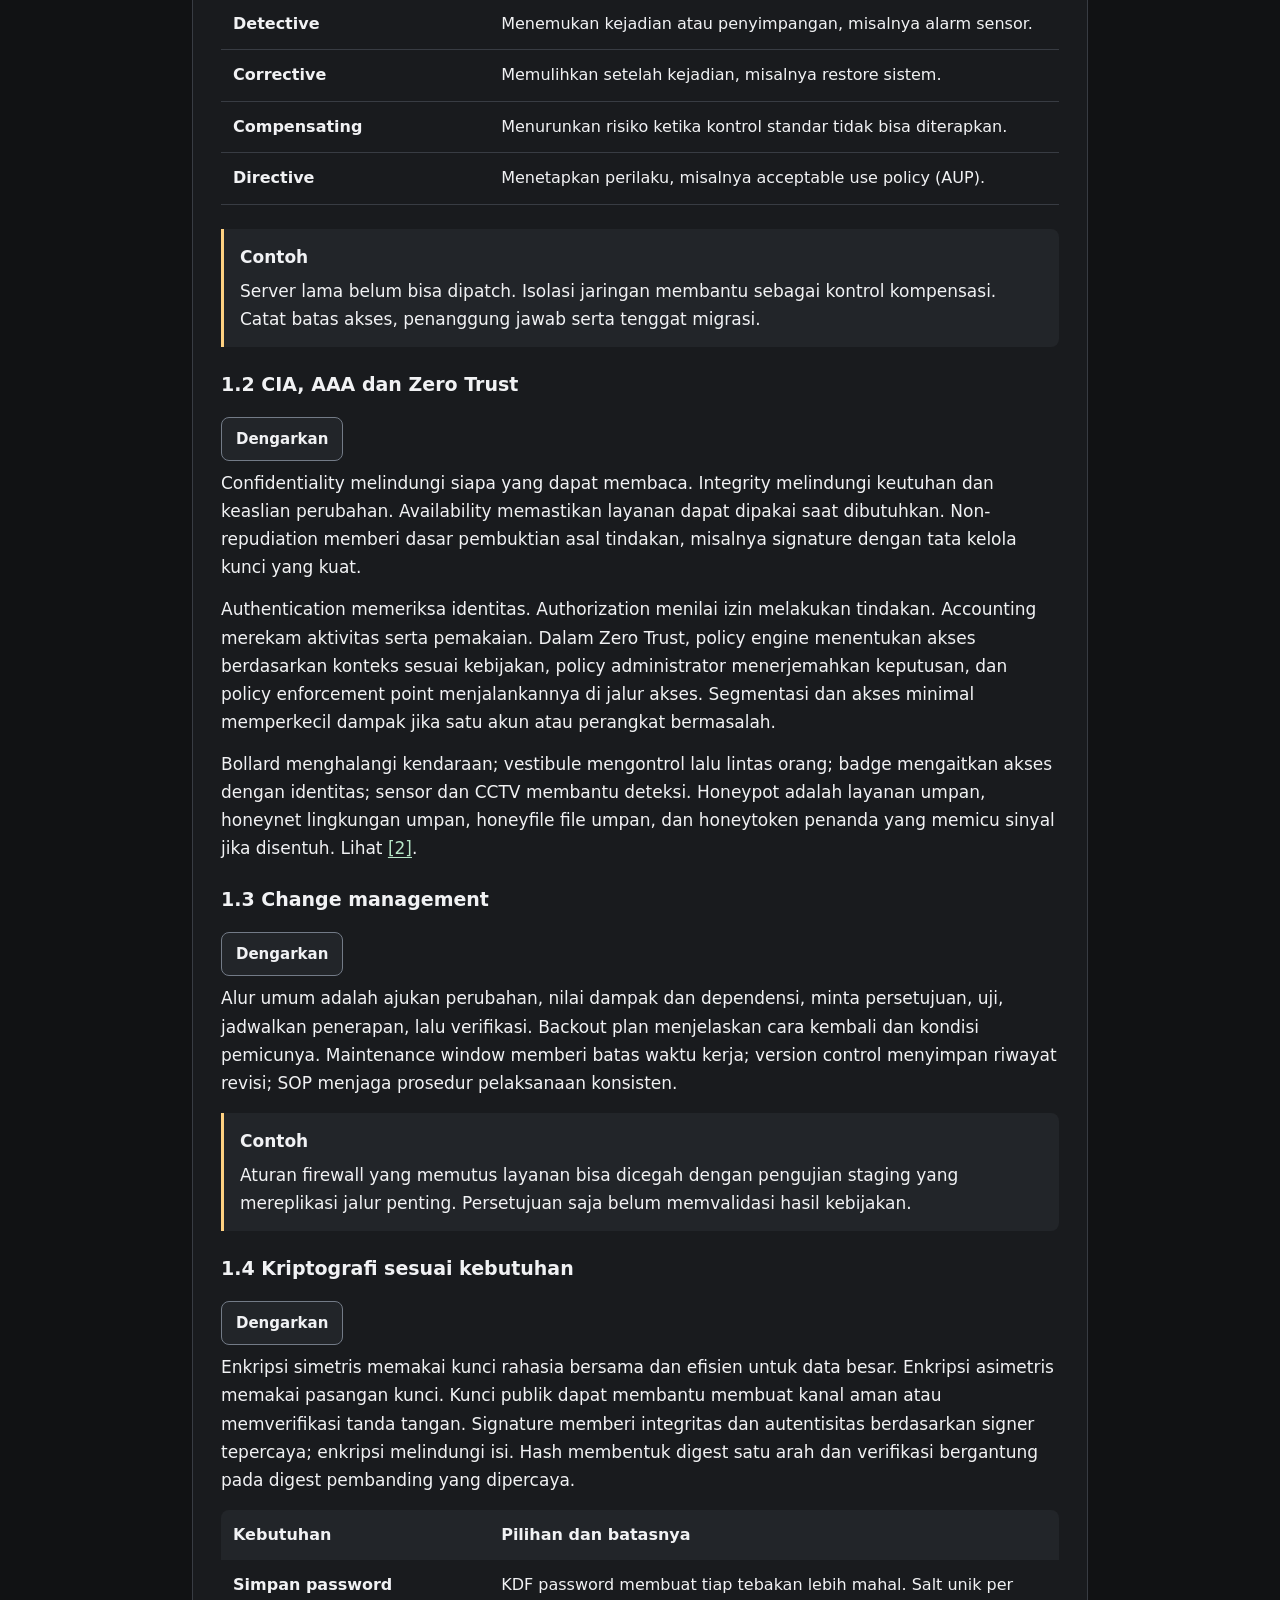
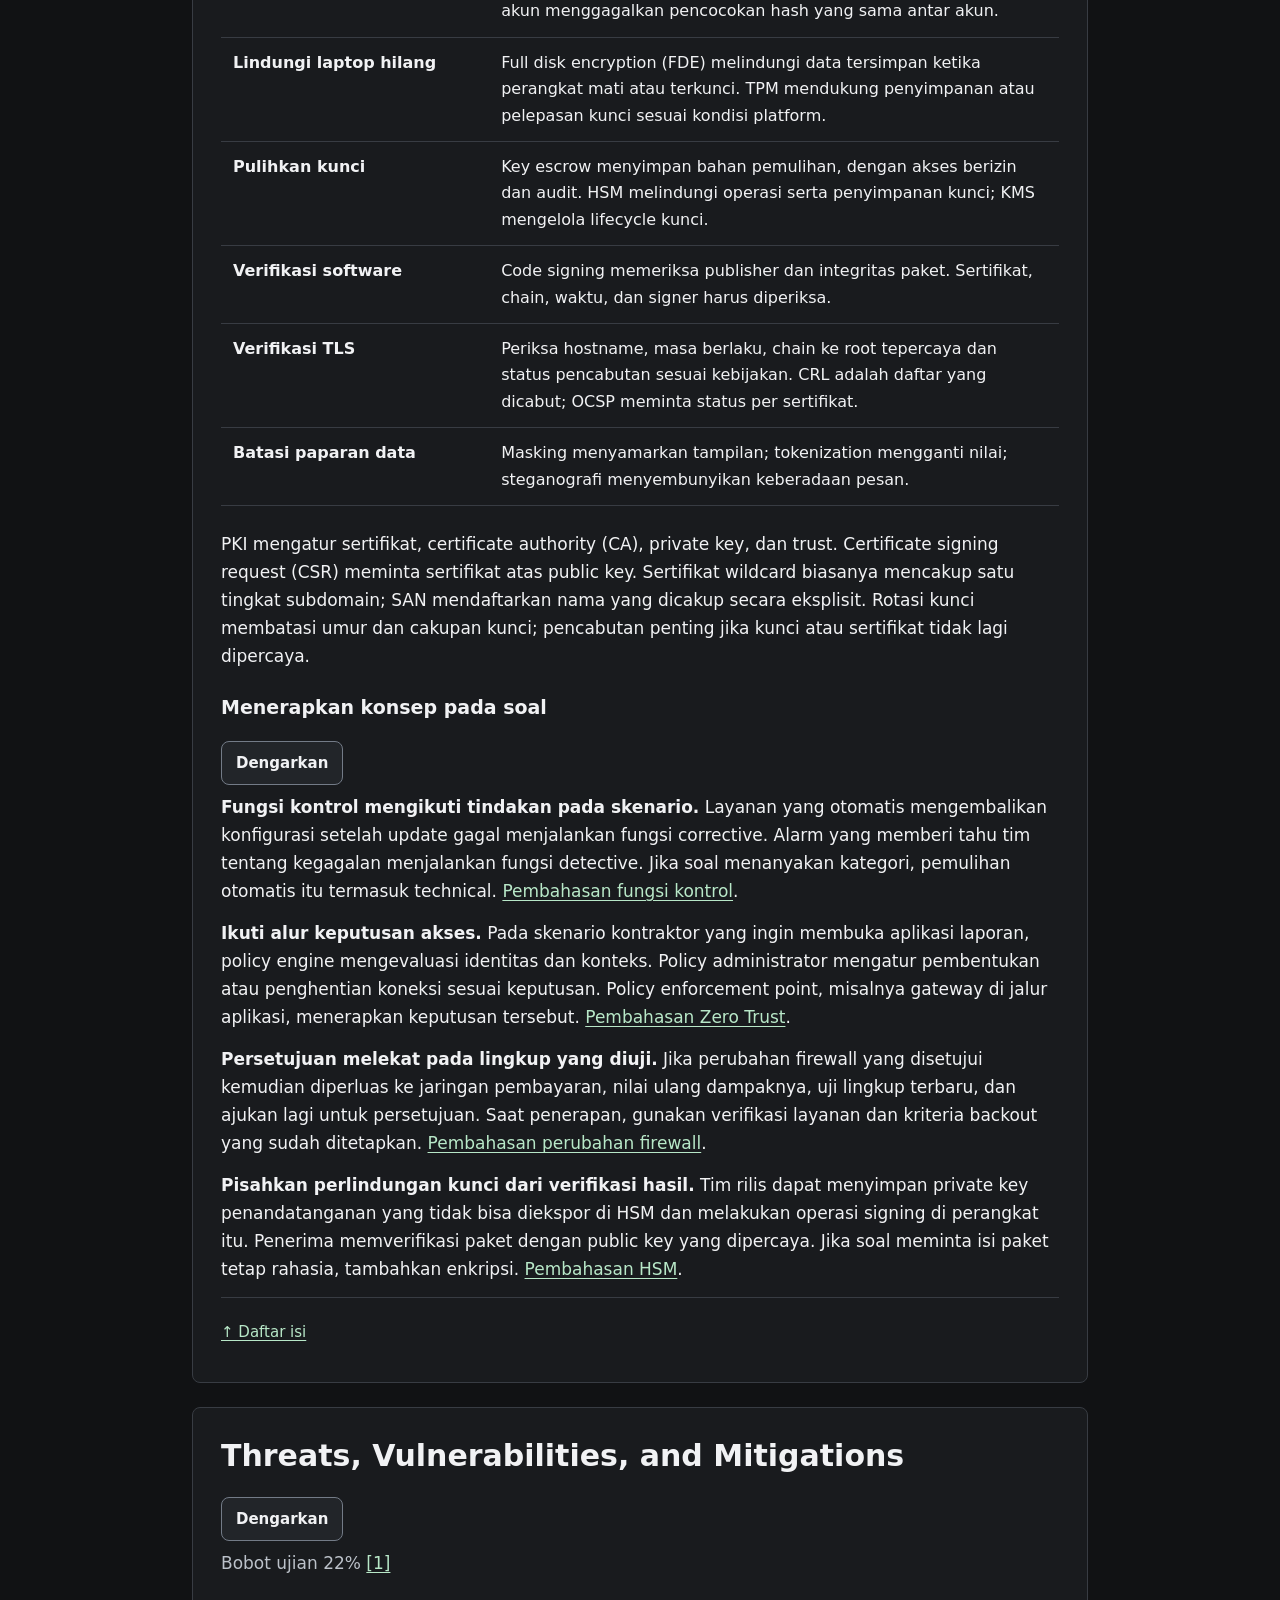
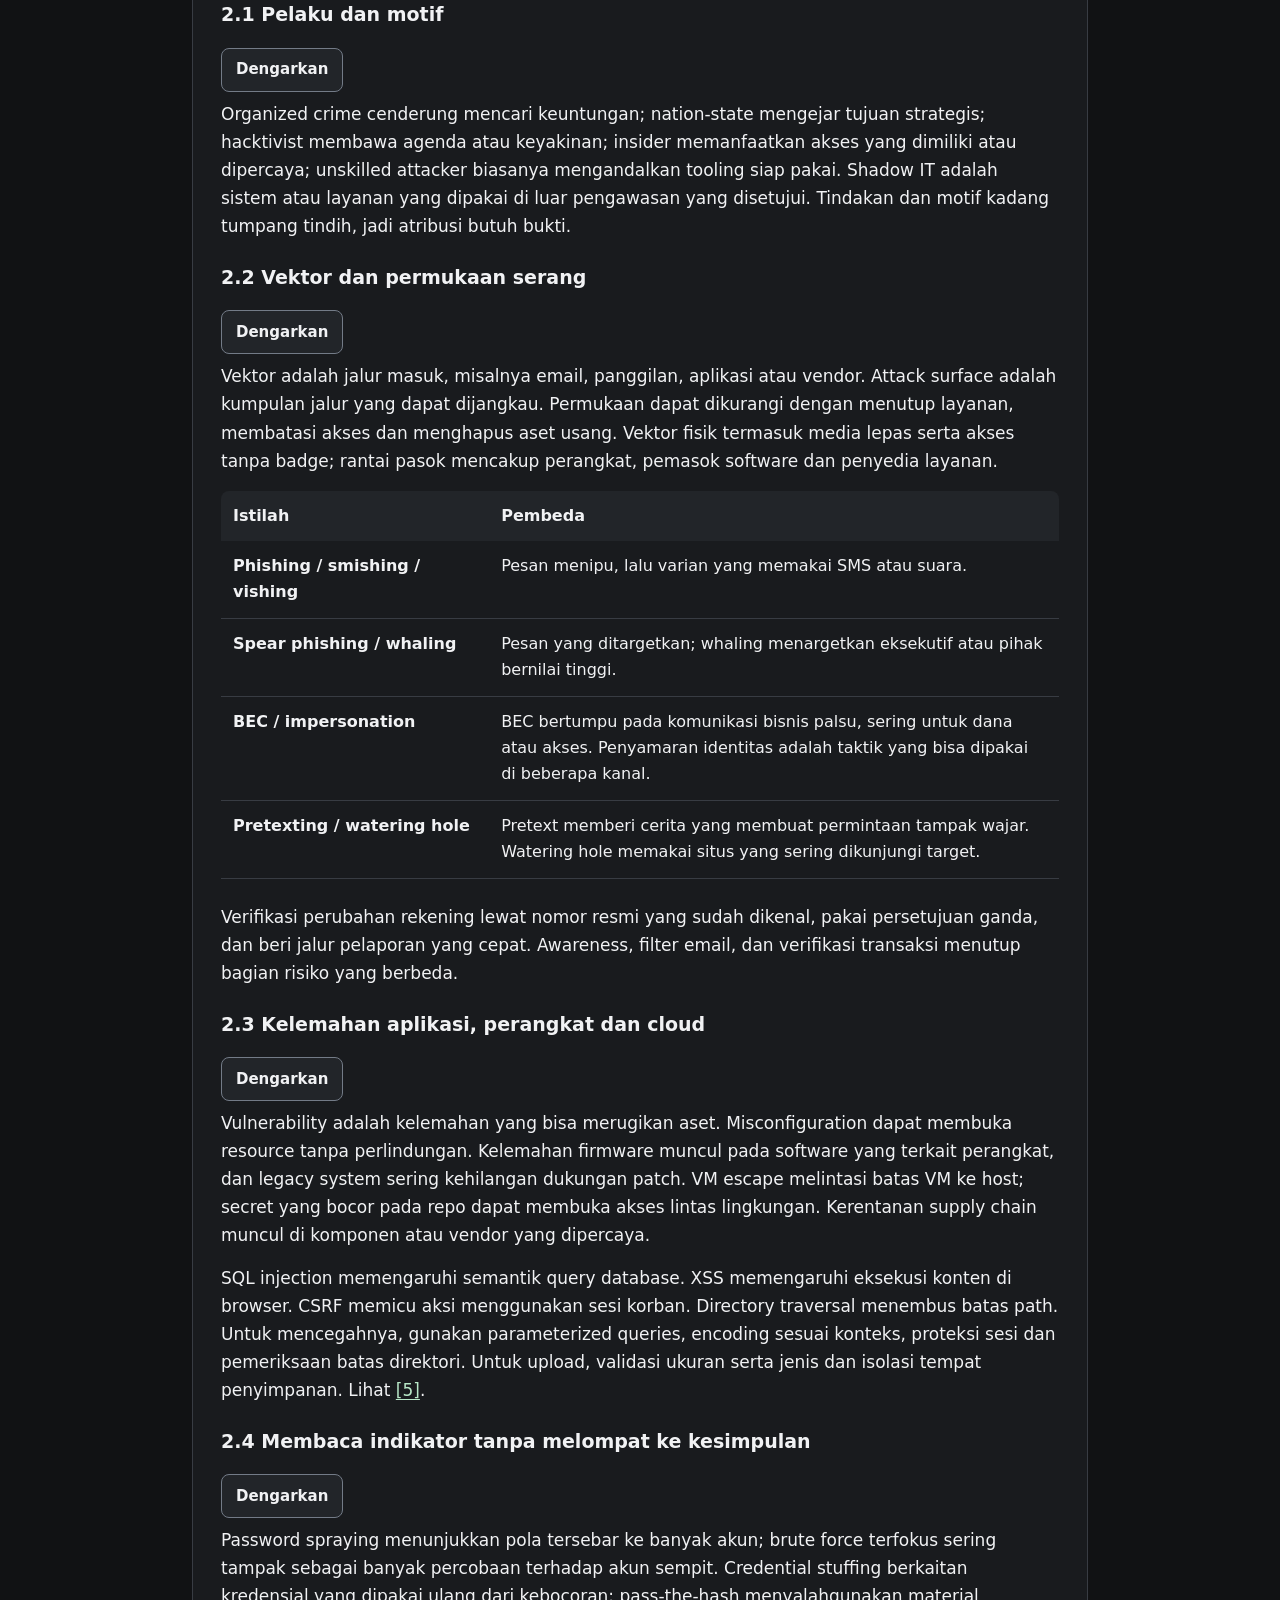
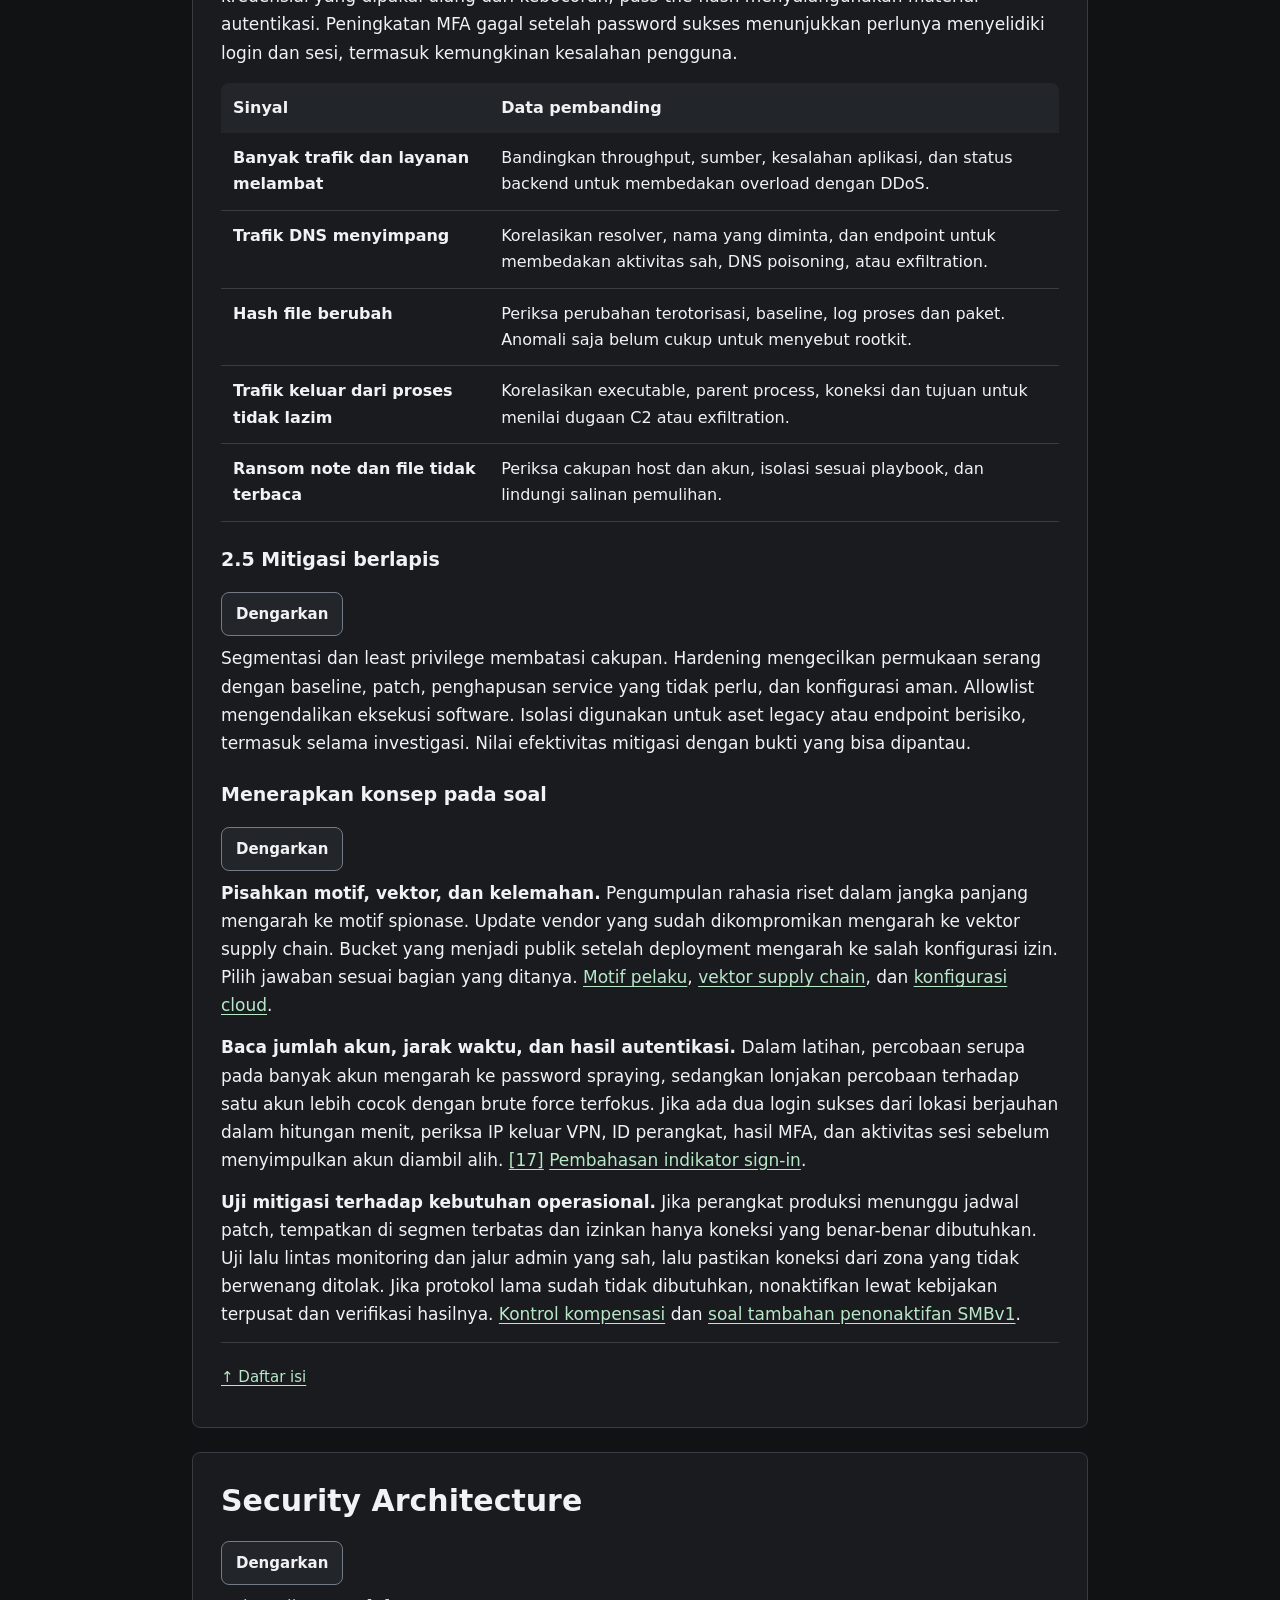
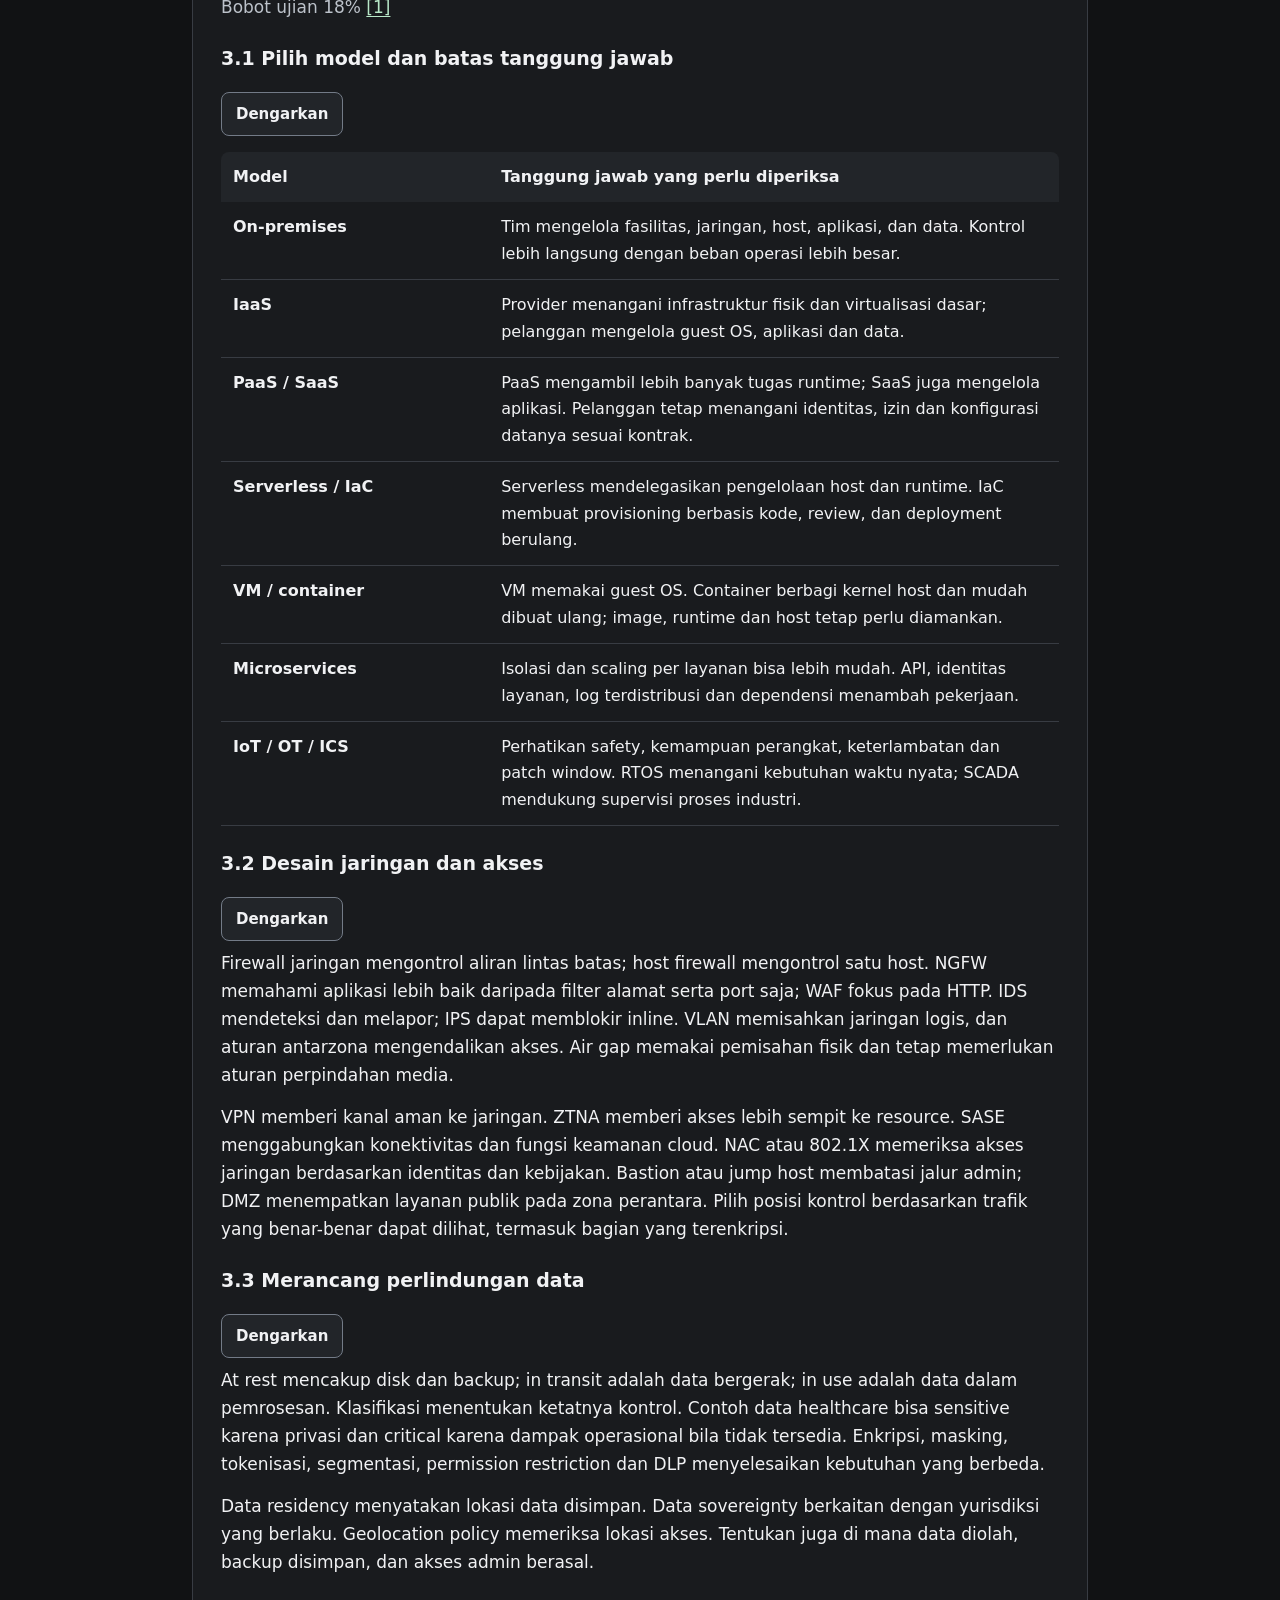
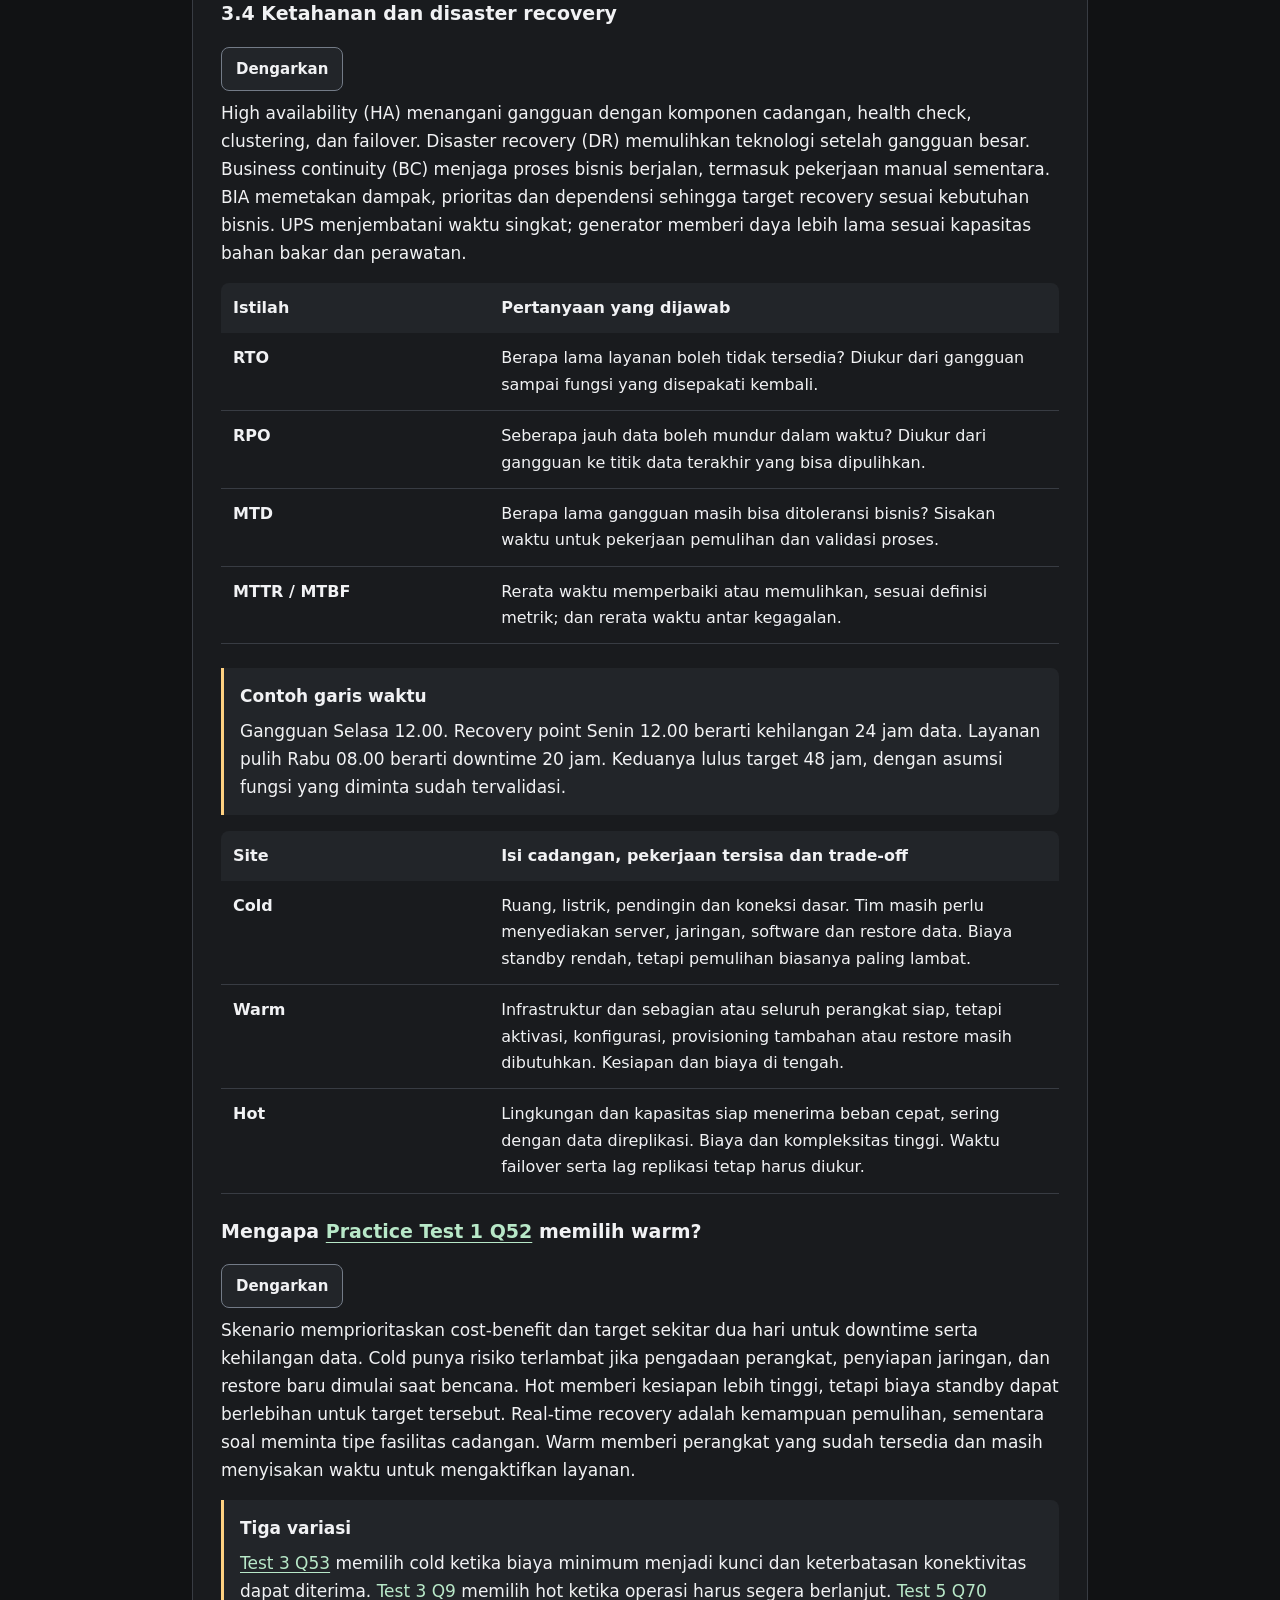
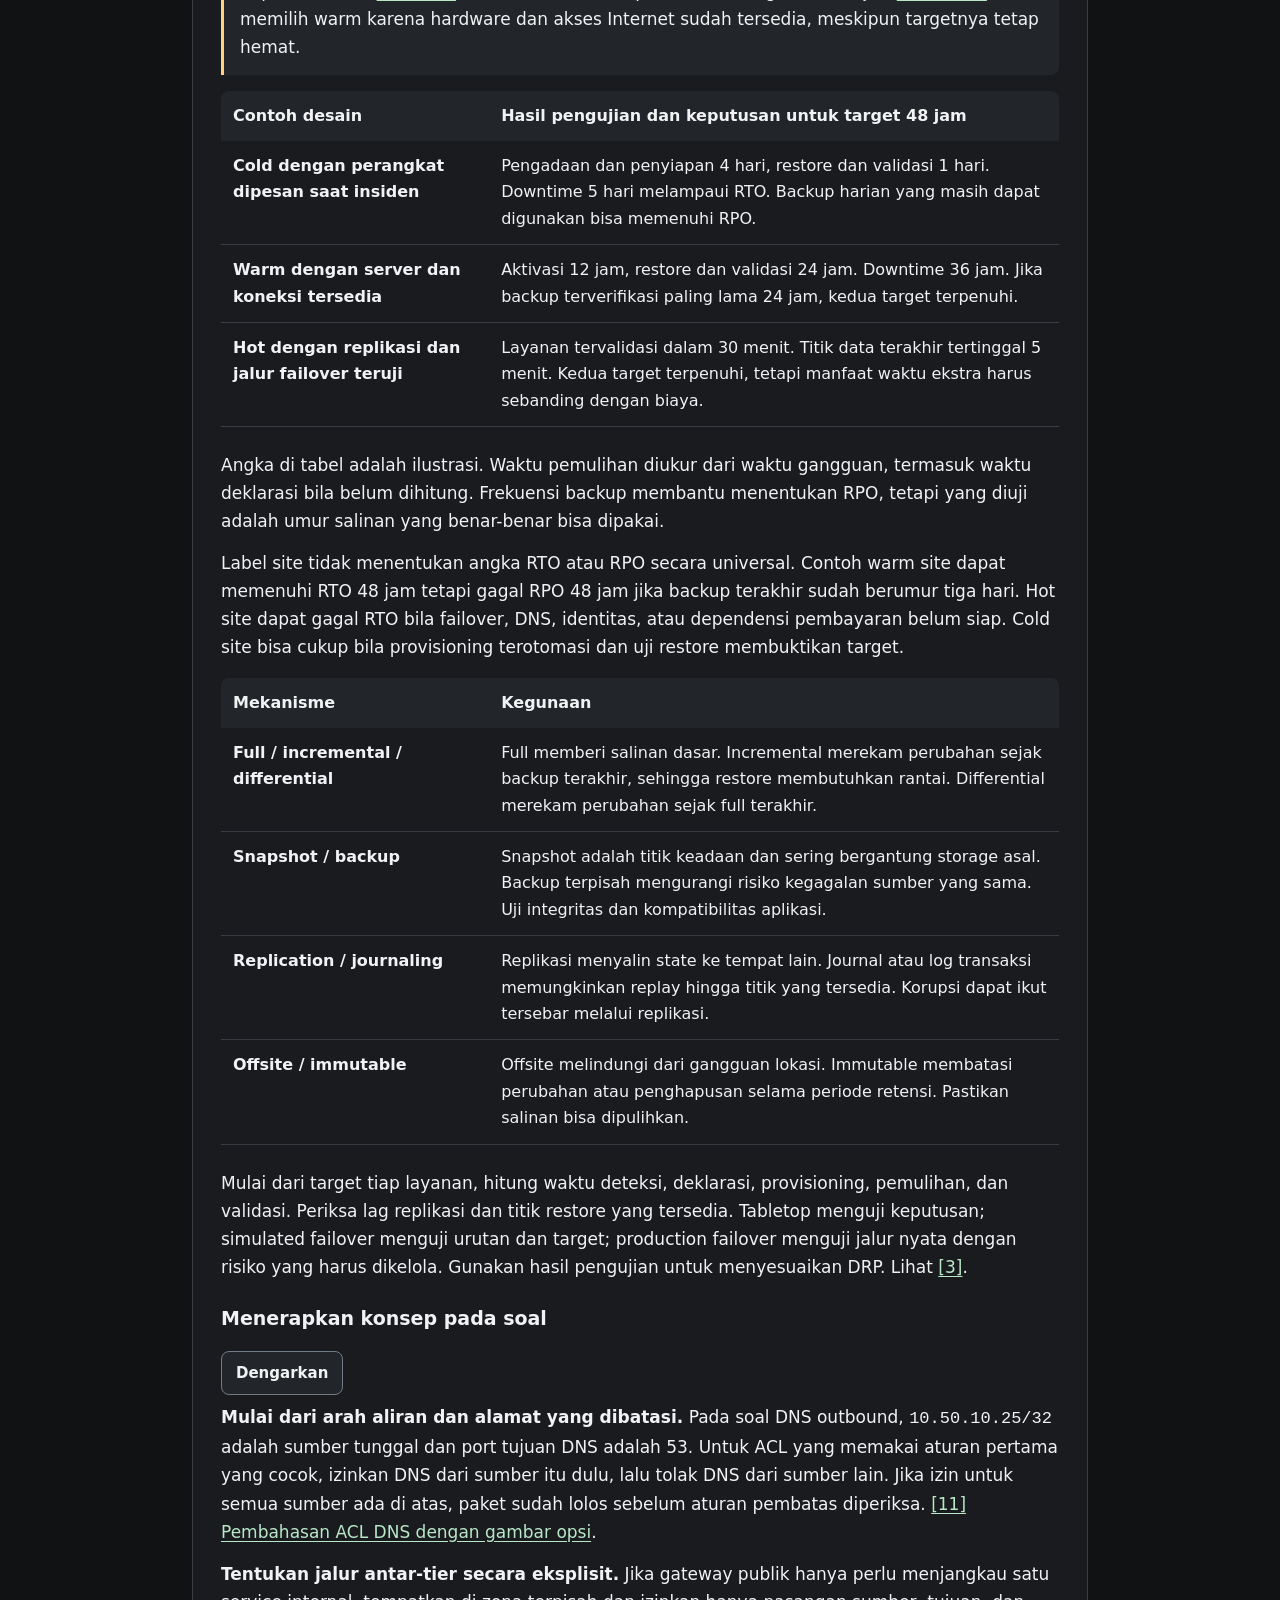
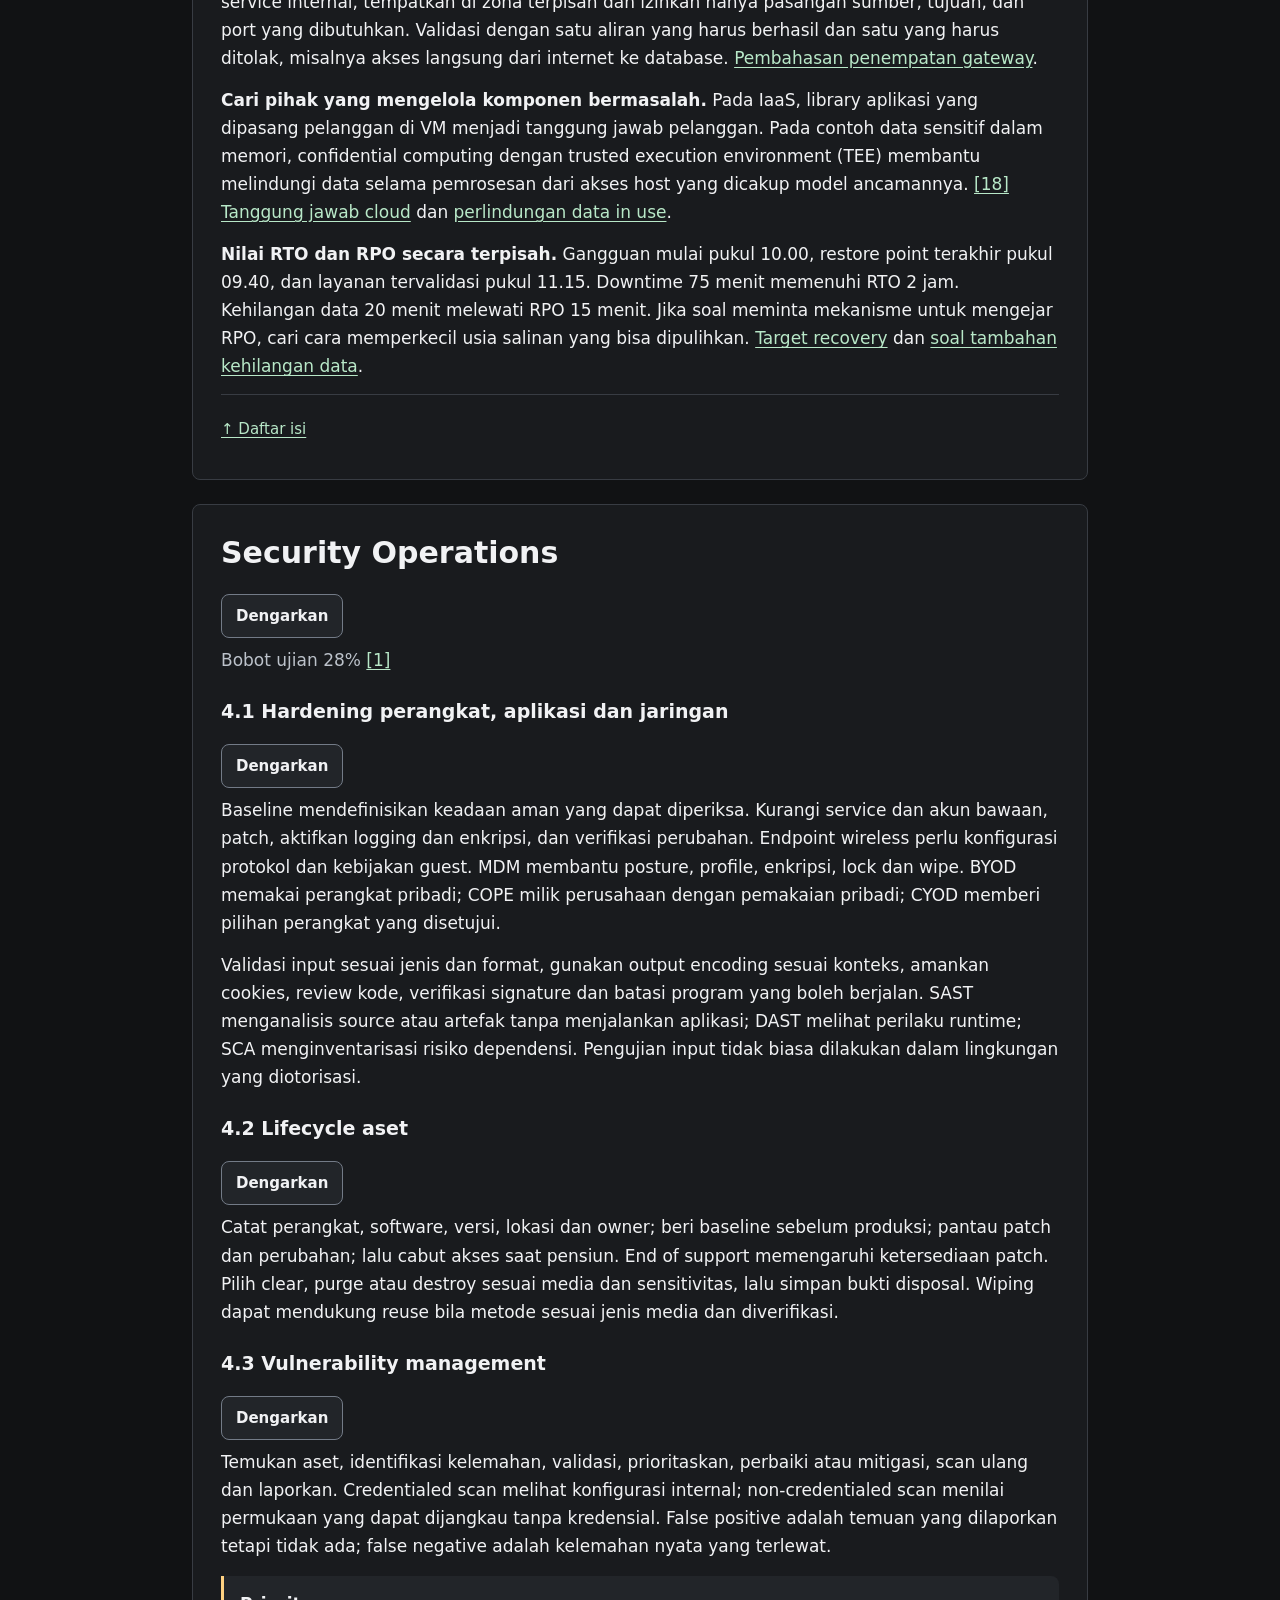
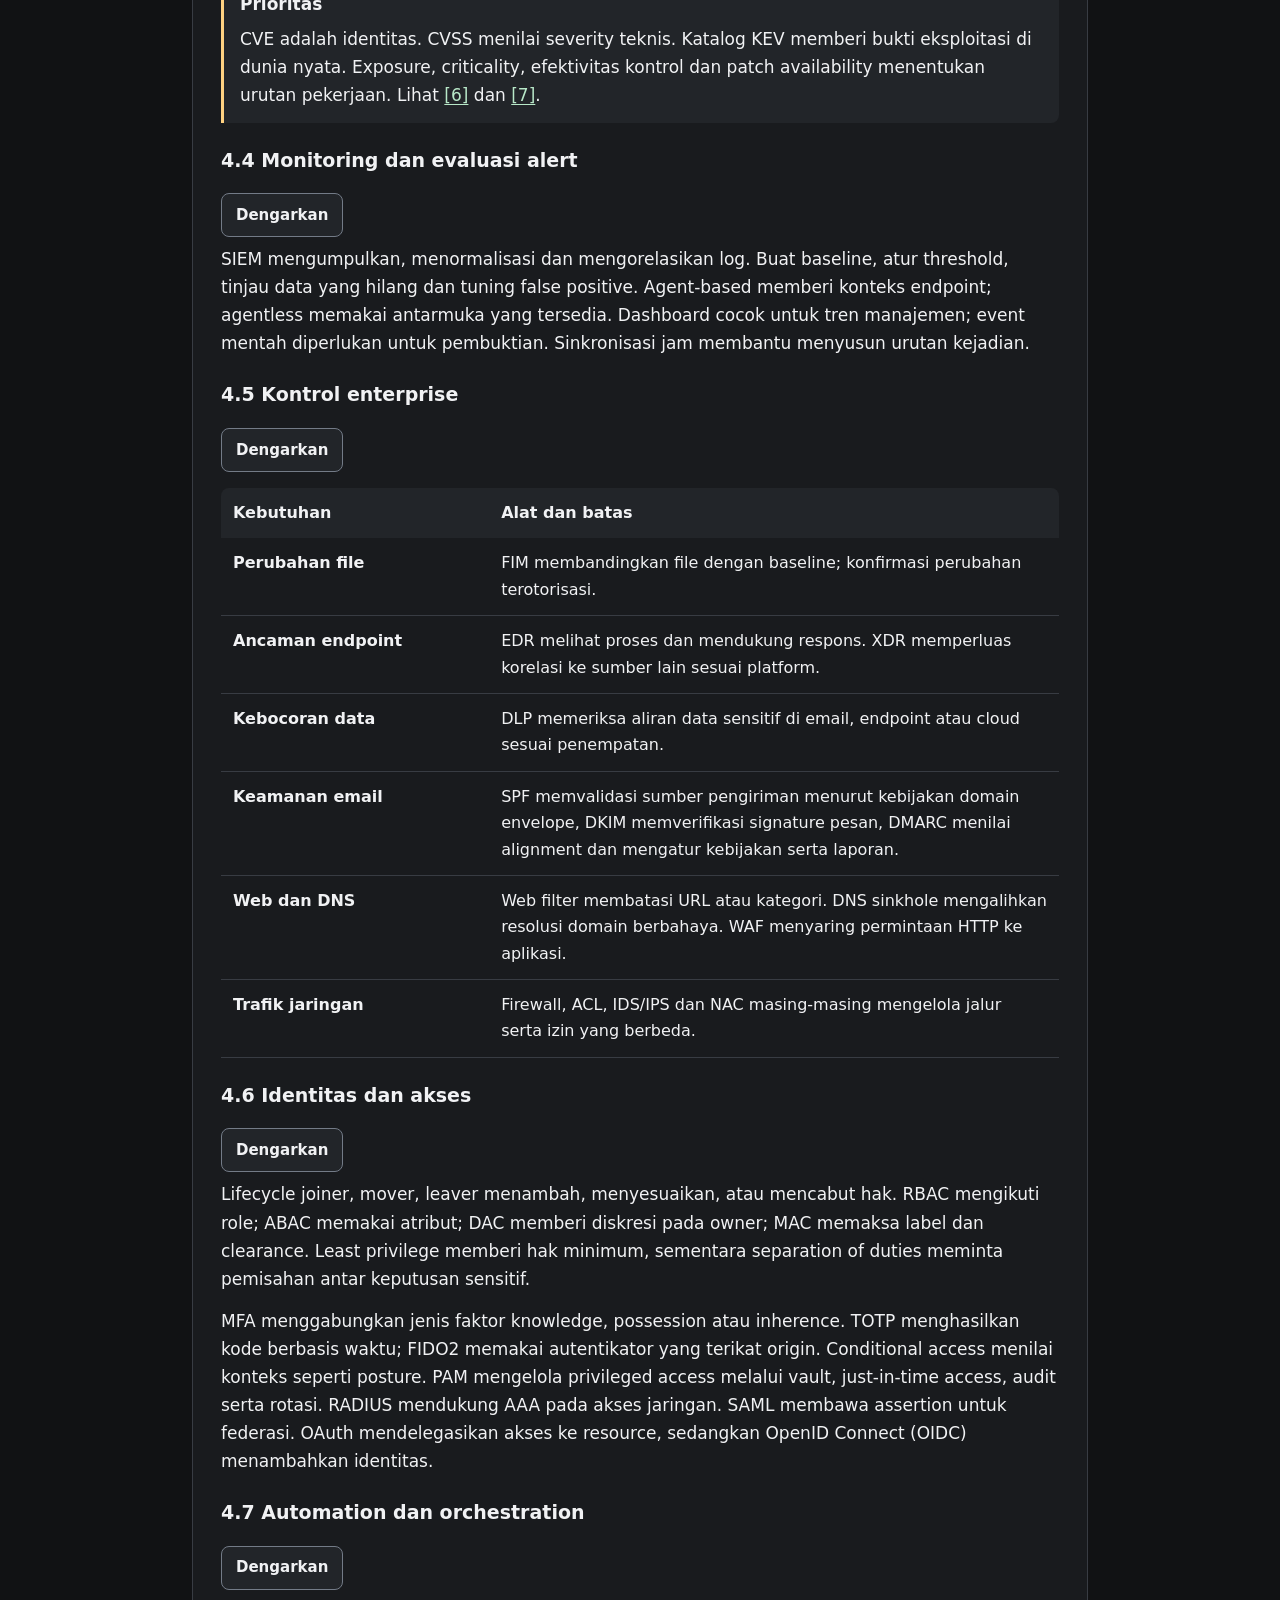
==== commit 7c4485c7: "Add narrated playback to Security+ study chapters" ====
--- a/materi.html
+++ b/materi.html
@@ -369,5 +369,169 @@
   </section>
 </main>
 <footer class="shell footer"><a href="#daftar-isi">↑ Daftar isi</a><a href="./">Kembali ke latihan</a></footer>
+<script>
+(() => {
+  const intro = document.querySelector('.study-intro');
+  const note = document.createElement('p');
+  note.className = 'muted';
+  intro.after(note);
+  if (!('speechSynthesis' in window) || !('SpeechSynthesisUtterance' in window)) {
+    note.textContent = 'Pemutaran audio tidak tersedia di browser ini.';
+    return;
+  }
+  note.textContent = 'Pilih Dengarkan di judul bab atau subbagian. Narasi mengikuti teks materi dan memakai suara yang tersedia di perangkat.';
+  const synth = window.speechSynthesis;
+  let session = null;
+
+  function readText(node) {
+    const copy = node.cloneNode(true);
+    copy.querySelectorAll('a[href^="#ref-"]').forEach(link => link.remove());
+    return copy.textContent.replace(/\s+/g, ' ').replace(/ +([.,])/g, '$1').trim();
+  }
+
+  function spokenBlocks(node) {
+    if (node.matches('h2, h3, p, aside')) {
+      return node.matches('.study-back') ? [] : [readText(node)];
+    }
+    if (node.matches('.study-table')) {
+      const headers = [...node.querySelectorAll('thead th')].map(readText);
+      return [...node.querySelectorAll('tbody tr')].map(row =>
+        [...row.cells].map((cell, index) =>
+          (index && headers[index] ? headers[index] + ': ' : '') + readText(cell)
+        ).join('. ')
+      );
+    }
+    if (node.matches('dl')) {
+      return [...node.children].map(entry =>
+        [...entry.children].map(readText).join('. ')
+      );
+    }
+    return [];
+  }
+
+  function makeChunks(blocks) {
+    return blocks.flatMap(block => {
+      const chunks = [];
+      let chunk = '';
+      for (const word of block.split(/\s+/).filter(Boolean)) {
+        if (chunk && chunk.length + word.length + 1 > 190) {
+          chunks.push(chunk);
+          chunk = '';
+        }
+        chunk += (chunk ? ' ' : '') + word;
+        if (chunk.length > 80 && /[.!?]$/.test(word)) {
+          chunks.push(chunk);
+          chunk = '';
+        }
+      }
+      if (chunk) chunks.push(chunk);
+      return chunks;
+    });
+  }
+
+  function finish(message = '') {
+    if (!session) return;
+    const previous = session;
+    session = null;
+    previous.play.textContent = 'Dengarkan';
+    previous.play.setAttribute('aria-label', 'Dengarkan ' + previous.title);
+    previous.stopControl.hidden = true;
+    previous.status.textContent = message;
+    synth.cancel();
+    if (synth.paused) synth.resume();
+  }
+
+  function speakNext(current) {
+    if (session !== current) return;
+    if (current.index === current.chunks.length) {
+      finish('Selesai.');
+      return;
+    }
+    const utterance = new SpeechSynthesisUtterance(current.chunks[current.index]);
+    utterance.lang = 'id-ID';
+    if (current.voice) utterance.voice = current.voice;
+    current.utterance = utterance;
+    utterance.onend = () => {
+      current.index += 1;
+      speakNext(current);
+    };
+    utterance.onerror = () => {
+      if (session === current) {
+        finish('Audio gagal diputar. Cek ketersediaan suara bahasa Indonesia di pengaturan perangkat atau coba browser lain.');
+      }
+    };
+    synth.speak(utterance);
+  }
+
+  function addControls(heading, blocks, title) {
+    const controls = document.createElement('div');
+    controls.className = 'actions';
+    const play = document.createElement('button');
+    const stop = document.createElement('button');
+    for (const button of [play, stop]) {
+      button.type = 'button';
+      button.className = 'secondary';
+    }
+    play.textContent = 'Dengarkan';
+    play.setAttribute('aria-label', 'Dengarkan ' + title);
+    stop.textContent = 'Berhenti';
+    stop.setAttribute('aria-label', 'Berhenti mendengarkan ' + title);
+    const stopControl = document.createElement('span');
+    stopControl.hidden = true;
+    stopControl.append(stop);
+    const status = document.createElement('span');
+    status.className = 'muted';
+    status.setAttribute('role', 'status');
+    controls.append(play, stopControl, status);
+    heading.after(controls);
+
+    play.addEventListener('click', () => {
+      if (session?.play === play) {
+        if (session.paused) {
+          synth.resume();
+          session.paused = false;
+          play.textContent = 'Jeda';
+          status.textContent = 'Memutar.';
+        } else {
+          synth.pause();
+          session.paused = true;
+          play.textContent = 'Lanjutkan';
+          status.textContent = 'Dijeda.';
+        }
+        play.setAttribute('aria-label', play.textContent + ' ' + title);
+        return;
+      }
+      finish();
+      const voices = synth.getVoices();
+      const voice = voices.find(item => /^id(?:[-_]|$)/i.test(item.lang));
+      session = {play, stopControl, status, title, voice, chunks: makeChunks(blocks), index: 0, paused: false};
+      play.textContent = 'Jeda';
+      play.setAttribute('aria-label', 'Jeda ' + title);
+      stopControl.hidden = false;
+      status.textContent = 'Memutar.';
+      speakNext(session);
+    });
+    stop.addEventListener('click', () => {
+      finish('Dihentikan.');
+      play.focus();
+    });
+  }
+
+  for (const section of document.querySelectorAll('.study-section:not(#referensi)')) {
+    const children = [...section.children];
+    const chapter = children.find(node => node.matches('h2'));
+    const chapterTitle = readText(chapter);
+    const blocks = children.map(spokenBlocks);
+    addControls(chapter, blocks.flat(), chapterTitle);
+    for (const [start, heading] of children.entries()) {
+      if (!heading.matches('h3')) continue;
+      const end = children.findIndex((node, index) => index > start && node.matches('h3'));
+      const headingTitle = readText(heading).replace(/^\d+\.\d+\s+/, '');
+      addControls(heading, blocks.slice(start, end === -1 ? undefined : end).flat(), headingTitle + ' · ' + chapterTitle);
+    }
+  }
+  window.addEventListener('pagehide', () => finish());
+})();
+</script>
 </body>
 </html>
